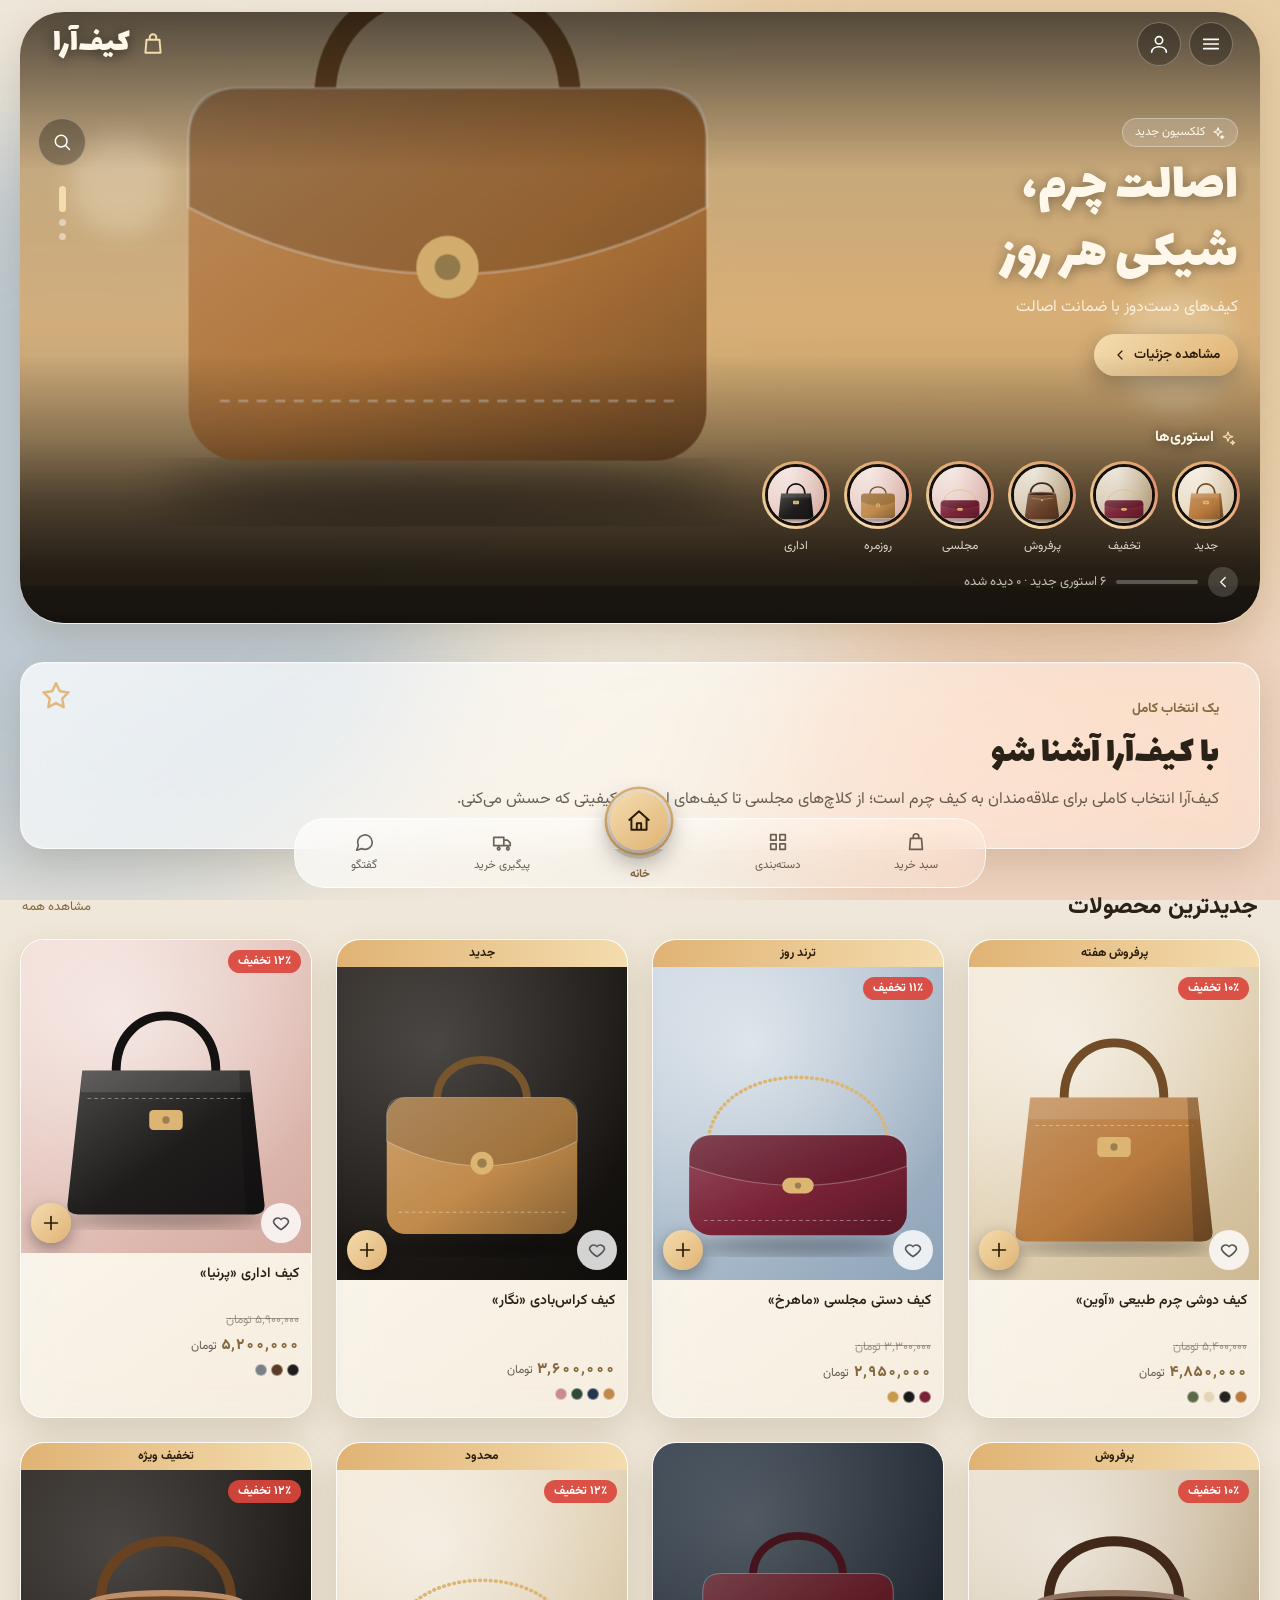
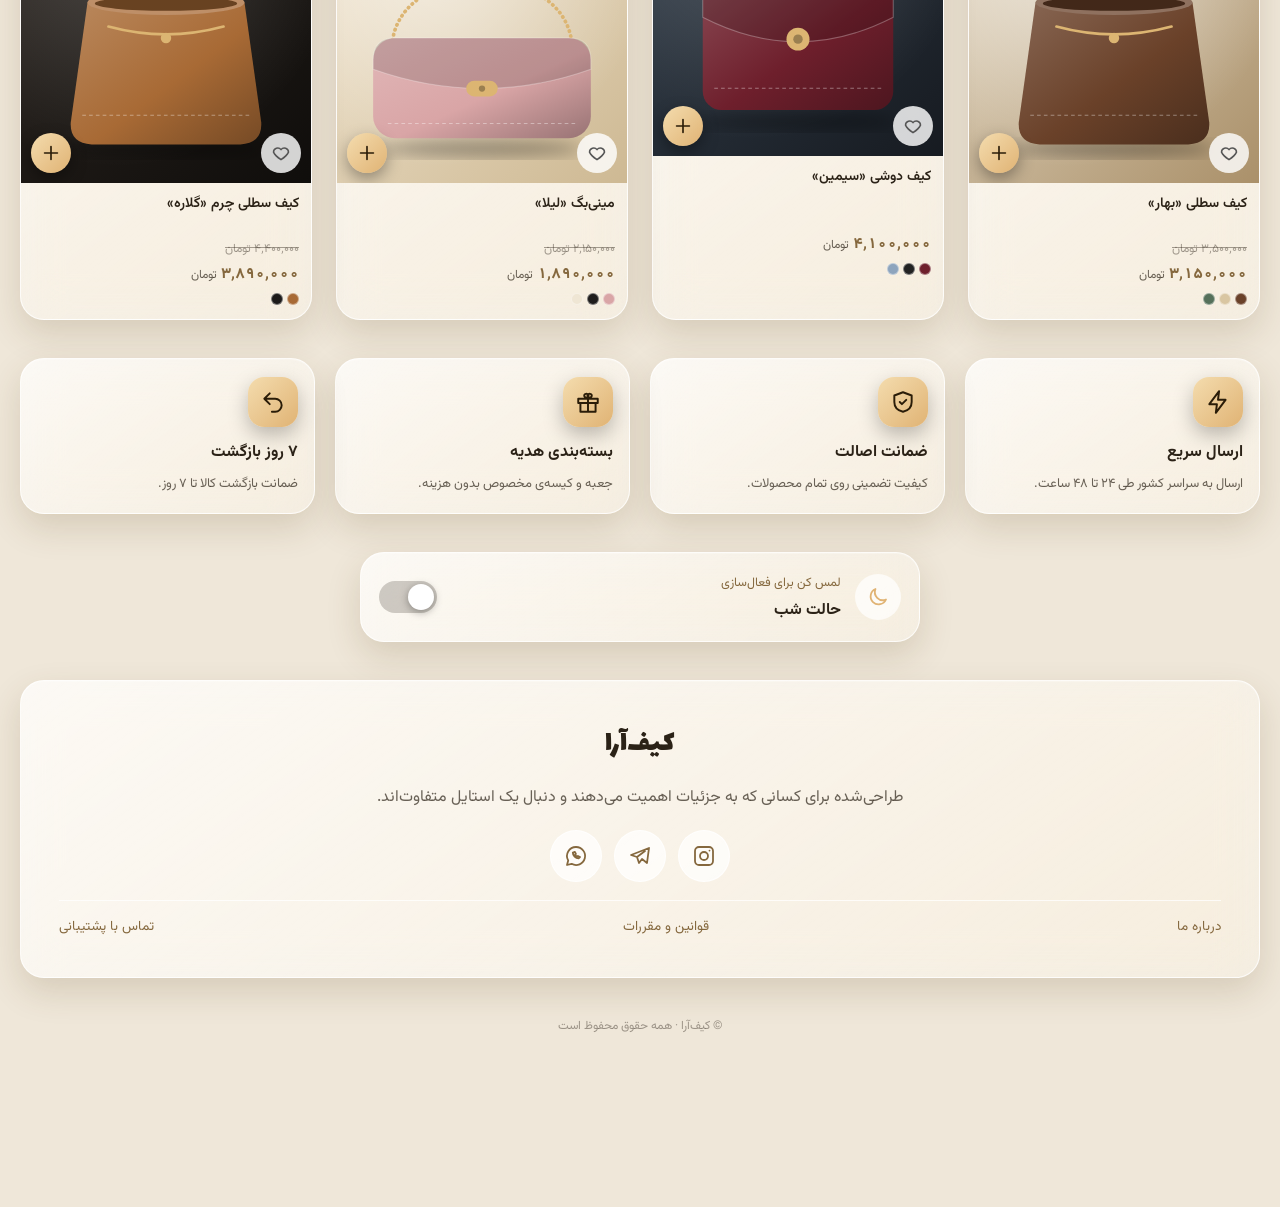
==== index.html @ ebf197d4 "Add files via upload" ====
<!doctype html>
<html lang="fa" dir="rtl">
<head>
<meta charset="utf-8">
<meta name="viewport" content="width=device-width,initial-scale=1,viewport-fit=cover,interactive-widget=resizes-content">
<title>کیف‌آرا | فروشگاه کیف</title>
<meta name="theme-color" content="#0e0c0a">
<link rel="preconnect" href="https://fonts.googleapis.com"><link rel="preconnect" href="https://fonts.gstatic.com" crossorigin>
<link rel="stylesheet" href="https://fonts.googleapis.com/css2?family=Lalezar&family=Vazirmatn:wght@300;400;500;600;700;800&display=swap">
<style>html{color-scheme:dark}body{margin:0}
/* Layout: mobile-first RTL storefront, floating glass header + liquid-notch bottom nav over an ambient gold/haze backdrop */
@property --nr{syntax:'<length>';inherits:true;initial-value:0px}
@property --nx{syntax:'<length>';inherits:true;initial-value:50px}
:root{
  --accent:#e0b374; --accent2:#f4dcae; --on-accent:#2a1c08;
  --bgd:#0e0c0a; --bgl:#efe7d9;
  --bg:var(--bgd); --bg2:#1b1712;
  --fg:#f8f0e1; --muted:rgba(248,240,225,.68); --faint:rgba(248,240,225,.4);
  --ga:.12; --gk:1; --blur:22px; --r:24px;
  --gb:rgba(255,255,255,.2); --shadow:0 18px 44px rgba(0,0,0,.42);
  --sheet:rgba(24,20,15,.82); --seen:rgba(255,255,255,.28); --field:rgba(255,255,255,.08);
  --blob1:rgba(224,179,116,.34); --blob2:rgba(111,138,163,.38); --blob3:rgba(160,96,60,.22);
  --ink:var(--accent2);--ok:#6fd3a0; --bad:#f0746b; --font:'Vazirmatn',system-ui,sans-serif; --disp:'Lalezar','Vazirmatn',system-ui,sans-serif;
  color-scheme:dark;
}
@media (prefers-color-scheme:light){:root:not([data-theme="dark"]){--ink:color-mix(in srgb,var(--accent) 50%,#2a1c08);--bg:var(--bgl);--bg2:#e4d9c6;--fg:#2b2217;--muted:rgba(43,34,23,.7);--faint:rgba(43,34,23,.42);--gk:4.2;--gb:rgba(255,255,255,.75);--shadow:0 14px 34px rgba(90,60,20,.16);--sheet:rgba(255,251,244,.86);--seen:rgba(43,34,23,.22);--field:rgba(43,34,23,.06);--blob1:rgba(224,179,116,.5);--blob2:rgba(140,170,200,.5);--blob3:rgba(230,160,130,.3);color-scheme:light}}
:root[data-theme="light"]{--ink:color-mix(in srgb,var(--accent) 50%,#2a1c08);--bg:var(--bgl);--bg2:#e4d9c6;--fg:#2b2217;--muted:rgba(43,34,23,.7);--faint:rgba(43,34,23,.42);--gk:4.2;--gb:rgba(255,255,255,.75);--shadow:0 14px 34px rgba(90,60,20,.16);--sheet:rgba(255,251,244,.86);--seen:rgba(43,34,23,.22);--field:rgba(43,34,23,.06);--blob1:rgba(224,179,116,.5);--blob2:rgba(140,170,200,.5);--blob3:rgba(230,160,130,.3);color-scheme:light}
:root[data-theme="dark"]{--ink:var(--accent2);--bg:var(--bgd);color-scheme:dark}

*{box-sizing:border-box;-webkit-tap-highlight-color:transparent}
html{scroll-behavior:smooth}
body{margin:0;background:var(--bg);color:var(--fg);font-family:var(--font);font-size:15px;line-height:1.75;direction:rtl;
  padding-block:0;padding-left:max(16px,env(safe-area-inset-left,0px));padding-right:max(16px,env(safe-area-inset-right,0px));min-height:100vh;overflow-x:hidden}
body::before{content:"";position:fixed;inset:0 0 auto;height:env(safe-area-inset-top,0px);z-index:30;background:var(--bg)}
body.lock{overflow:hidden}
button{font:inherit;color:inherit;cursor:pointer;border:0;background:none;padding:0}
input,textarea,select{font:inherit;color:inherit}
a{color:inherit}
svg{display:block}
:focus-visible{outline:2px solid var(--accent);outline-offset:2px}
.sr{position:absolute;width:1px;height:1px;overflow:hidden;clip:rect(0 0 0 0)}

.ambient{position:fixed;inset:0;z-index:-1;overflow:hidden;pointer-events:none}
.ambient i{position:absolute;border-radius:50%;filter:blur(70px);animation:drift 26s ease-in-out infinite alternate}
.ambient i:nth-child(1){width:70vmax;height:70vmax;background:var(--blob1);top:-20vmax;right:-18vmax}
.ambient i:nth-child(2){width:60vmax;height:60vmax;background:var(--blob2);top:10vmax;left:-24vmax;animation-delay:-8s}
.ambient i:nth-child(3){width:50vmax;height:50vmax;background:var(--blob3);bottom:-20vmax;right:-10vmax;animation-delay:-15s}
@keyframes drift{to{transform:translate(6vmax,4vmax) scale(1.12)}}

.glass{background:linear-gradient(145deg,rgba(255,255,255,calc(var(--ga)*var(--gk)*1.5)),rgba(255,255,255,calc(var(--ga)*var(--gk)*.55)));
  -webkit-backdrop-filter:blur(var(--blur)) saturate(1.5);backdrop-filter:blur(var(--blur)) saturate(1.5);
  border:1px solid var(--gb);border-radius:var(--r);box-shadow:var(--shadow),inset 0 1px 0 rgba(255,255,255,.22)}
.app{width:100%;max-width:540px;margin:0 auto;padding-top:calc(84px + env(safe-area-inset-top,0px) * 0);padding-bottom:150px;display:flex;flex-direction:column;gap:26px}
.app>*{min-width:0}

/* header */
.hd{position:fixed;top:env(safe-area-inset-top,0px);left:50%;transform:translateX(-50%);width:min(100%,540px);z-index:20;
  padding:10px max(16px,env(safe-area-inset-left,0px)) 0 max(16px,env(safe-area-inset-right,0px))}
.hd-in{display:flex;align-items:center;justify-content:space-between;gap:10px;padding:8px 10px;border-radius:999px}
.hd-grp{display:flex;gap:8px;align-items:center}
.ib{width:44px;height:44px;border-radius:50%;display:grid;place-items:center;background:rgba(255,255,255,calc(var(--ga)*var(--gk)*1.2));border:1px solid var(--gb);transition:transform .2s,background .2s}
.ib:active{transform:scale(.92)}
.ib .dot{position:absolute}
.logo{display:flex;align-items:center;gap:8px;font-family:var(--disp);font-size:25px;line-height:1;padding-inline:6px;color:var(--accent2);text-decoration:none;white-space:nowrap;max-width:50%}
.logo img{height:38px;width:auto;max-width:150px;object-fit:contain}
.logo svg{color:var(--accent)}

/* hero */
.hero{position:relative;height:clamp(330px,88vw,440px);border-radius:32px;overflow:hidden;touch-action:pan-y;cursor:pointer;border:1px solid var(--gb);box-shadow:var(--shadow)}
.hero .sl{position:absolute;inset:0;opacity:0;transition:opacity .9s ease;pointer-events:none}
.hero .sl.on{opacity:1;pointer-events:auto}
.hero .sl img{width:100%;height:100%;object-fit:cover}
.hero .sl.on img{animation:kb 9s ease-out forwards}
@keyframes kb{from{transform:scale(1.02)}to{transform:scale(1.13) translate(-1.5%,-1%)}}
.hero .sl::after{content:"";position:absolute;inset:0;background:linear-gradient(0deg,rgba(10,8,6,.78) 0%,rgba(10,8,6,.15) 55%,rgba(10,8,6,.25) 100%)}
.hero .tx{position:absolute;z-index:2;inset:auto 18px 52px 18px;color:#fff8ea;display:flex;flex-direction:column;gap:6px;align-items:flex-start;transform:translateY(12px);opacity:0;transition:.7s .25s}
.hero .sl.on .tx{transform:none;opacity:1}
.chip{display:inline-flex;align-items:center;gap:6px;padding:3px 12px;border-radius:999px;font-size:12px;background:rgba(255,255,255,.18);border:1px solid rgba(255,255,255,.3);-webkit-backdrop-filter:blur(10px);backdrop-filter:blur(10px)}
.hero h2{margin:0;font-family:var(--disp);font-weight:400;font-size:clamp(28px,8vw,38px);line-height:1.25;text-wrap:balance;text-shadow:0 2px 14px rgba(0,0,0,.4)}
.hero p{margin:0;font-size:13.5px;opacity:.88;max-width:26ch}
.btn-g{margin-top:6px;display:inline-flex;align-items:center;gap:6px;padding:9px 18px;border-radius:999px;font-size:13.5px;font-weight:600;background:linear-gradient(135deg,var(--accent2),var(--accent));color:var(--on-accent);box-shadow:0 8px 24px rgba(0,0,0,.3)}
.dots{position:absolute;z-index:3;bottom:18px;left:0;right:0;display:flex;justify-content:center;gap:7px}
.dots i{width:7px;height:7px;border-radius:99px;background:rgba(255,255,255,.45);transition:.4s}
.dots i.on{width:26px;background:var(--accent2)}

/* stories */
.sec-h{display:flex;align-items:center;justify-content:space-between;gap:10px;margin:0 2px 12px}
.sec-h h3{margin:0;font-size:19px;font-weight:800;text-wrap:balance}
.sec-h a,.sec-h button{font-size:13px;color:var(--accent)}
.stories{display:flex;gap:14px;overflow-x:auto;padding:4px 2px 10px;scroll-snap-type:x proximity;scrollbar-width:none}
.stories::-webkit-scrollbar{display:none}
.st{flex:0 0 78px;display:flex;flex-direction:column;align-items:center;gap:7px;scroll-snap-align:start;font-size:12px;min-width:0}
.ring{width:78px;height:78px;border-radius:50%;padding:3px;background:conic-gradient(from 200deg,var(--accent2),var(--accent),#e48f6a,var(--accent2));transition:.4s;position:relative}
.ring img{width:100%;height:100%;border-radius:50%;object-fit:cover;border:3px solid var(--bg);background:var(--bg2)}
.ring.seen{background:var(--seen)}
.ring.seen img{filter:grayscale(.55) brightness(.85)}
.ring .pl{position:absolute;bottom:2px;left:2px;width:22px;height:22px;border-radius:50%;background:var(--accent);color:var(--on-accent);display:grid;place-items:center;border:2px solid var(--bg)}
.st span{max-width:78px;white-space:nowrap;overflow:hidden;text-overflow:ellipsis;color:var(--muted)}
.hint{display:flex;align-items:center;gap:12px;padding:8px 10px;border-radius:999px;font-size:13px;color:var(--muted)}
.hint .nb{width:34px;height:34px;border-radius:50%;display:grid;place-items:center;background:rgba(255,255,255,calc(var(--ga)*var(--gk)*1.4));flex:none}
.hint .bar{flex:0 0 82px;height:4px;border-radius:9px;background:var(--seen);overflow:hidden}
.hint .bar b{display:block;height:100%;background:linear-gradient(90deg,var(--accent),var(--accent2));border-radius:9px;transition:width .5s}

/* intro */
.intro{padding:26px 22px;display:flex;flex-direction:column;gap:8px;position:relative;overflow:hidden}
.intro .k{color:var(--accent);font-size:13.5px;font-weight:700}
.intro h3{margin:0;font-family:var(--disp);font-weight:400;font-size:30px;line-height:1.3;text-wrap:balance}
.intro p{margin:0;color:var(--muted)}
.intro .star{position:absolute;left:18px;top:16px;color:var(--accent);opacity:.9}

/* products */
.grid{display:grid;grid-template-columns:repeat(2,minmax(0,1fr));gap:14px}
.pc{overflow:hidden;display:flex;flex-direction:column;cursor:pointer;transition:transform .25s,box-shadow .25s;min-width:0}
.pc:hover{transform:translateY(-3px)}
.pc .bd{background:linear-gradient(90deg,var(--accent),var(--accent2));color:var(--on-accent);font-size:12px;font-weight:700;text-align:center;padding:3px 8px;white-space:nowrap;overflow:hidden;text-overflow:ellipsis}
.pc .im{position:relative;aspect-ratio:1/1.08;overflow:hidden;background:var(--bg2)}
.pc .im img{width:100%;height:100%;object-fit:cover;transition:transform .6s}
.pc:hover .im img{transform:scale(1.06)}
.off{position:absolute;top:10px;right:10px;background:rgba(220,70,60,.92);color:#fff;font-size:12px;font-weight:700;padding:1px 10px;border-radius:99px}
.rb{position:absolute;bottom:10px;width:40px;height:40px;border-radius:50%;display:grid;place-items:center}
.rb.add{left:10px;background:linear-gradient(135deg,var(--accent2),var(--accent));color:var(--on-accent);box-shadow:0 6px 16px rgba(0,0,0,.35)}
.rb.fav{right:10px;background:rgba(255,255,255,.82);color:#555}
.rb.fav.on{color:#e0453f}.rb.fav.on svg{fill:currentColor}
.pc .in{padding:10px 12px 14px;display:flex;flex-direction:column;gap:2px}
.pc h4{margin:0;font-size:14px;font-weight:600;line-height:1.6;display:-webkit-box;-webkit-line-clamp:2;-webkit-box-orient:vertical;overflow:hidden;min-height:3.2em}
.old{font-size:12px;color:var(--faint);text-decoration:line-through;min-height:1.5em}
.price{font-weight:800;color:var(--accent2);font-size:15px;font-variant-numeric:tabular-nums}
.price small{font-weight:400;font-size:12px;color:var(--muted)}
.sw-row{display:flex;gap:4px;margin-top:2px}.sw-row i{width:12px;height:12px;border-radius:50%;border:1px solid rgba(255,255,255,.4)}

/* features */
.feat{display:grid;grid-template-columns:repeat(2,minmax(0,1fr));gap:14px}
.fc{padding:18px 16px;display:flex;flex-direction:column;gap:6px}
.fc .fi{width:50px;height:50px;border-radius:16px;display:grid;place-items:center;background:linear-gradient(135deg,var(--accent2),var(--accent));color:var(--on-accent);margin-bottom:6px;box-shadow:0 8px 20px rgba(0,0,0,.25)}
.fc b{font-size:16px}.fc span{font-size:13px;color:var(--muted)}
.night{display:flex;align-items:center;gap:14px;padding:16px 18px;cursor:pointer;width:100%;text-align:right}
.night .ni{width:46px;height:46px;border-radius:50%;display:grid;place-items:center;background:rgba(255,255,255,calc(var(--ga)*var(--gk)*1.4));color:var(--accent)}
.night .nt{flex:1}.night .nt b{display:block}.night .nt small{color:var(--accent);font-size:12.5px}
.tg{width:58px;height:32px;border-radius:99px;background:var(--seen);position:relative;transition:.3s;flex:none}
.tg::after{content:"";position:absolute;top:3px;right:3px;width:26px;height:26px;border-radius:50%;background:#fff;box-shadow:0 2px 8px rgba(0,0,0,.35);transition:.35s cubic-bezier(.34,1.56,.64,1)}
.tg.on{background:linear-gradient(135deg,var(--accent2),var(--accent))}.tg.on::after{transform:translateX(-26px)}

.about{padding:28px 22px;text-align:center;display:flex;flex-direction:column;gap:12px;align-items:center}
.about h3{margin:0;font-family:var(--disp);font-weight:400;font-size:30px}
.about p{margin:0;color:var(--muted);max-width:34ch}
.soc{display:flex;gap:12px;justify-content:center;flex-wrap:wrap;margin:6px 0}
.soc a{width:52px;height:52px;border-radius:50%;display:grid;place-items:center;background:rgba(255,255,255,calc(var(--ga)*var(--gk)*1.4));border:1px solid var(--gb);transition:.25s;color:var(--accent2)}
.soc a:hover{transform:translateY(-4px) scale(1.06);background:linear-gradient(135deg,var(--accent2),var(--accent));color:var(--on-accent)}
.links{display:flex;justify-content:space-between;gap:10px;width:100%;border-top:1px solid var(--gb);padding-top:14px;font-size:13.5px;color:var(--accent);flex-wrap:wrap}
.links a{text-decoration:none}
.copy{text-align:center;font-size:12px;color:var(--faint)}

/* bottom nav with liquid notch */
.nv{position:fixed;bottom:0;left:50%;transform:translateX(-50%);width:min(100%,540px);z-index:20;padding:0 max(14px,env(safe-area-inset-left,0px)) calc(12px + env(safe-area-inset-bottom,0px)) max(14px,env(safe-area-inset-right,0px));pointer-events:none}
.nv-in{position:relative;height:70px;pointer-events:auto;--nr:0px;--nx:50px;transition:--nr .32s cubic-bezier(.34,1.5,.64,1)}
.nv-bar{position:absolute;inset:0;border-radius:30px;display:flex;align-items:flex-end;
  -webkit-mask-image:radial-gradient(circle at var(--nx) 4px,transparent calc(var(--nr) - .5px),#000 var(--nr));mask-image:radial-gradient(circle at var(--nx) 4px,transparent calc(var(--nr) - .5px),#000 var(--nr))}
.nv-b{flex:1;height:100%;display:flex;flex-direction:column;align-items:center;justify-content:center;gap:2px;color:var(--muted);font-size:11.5px;position:relative;transition:color .3s,opacity .25s,transform .35s}
.nv-b.on{color:var(--accent2);font-weight:700;transform:translateY(9px)}
.nv-b.on svg{opacity:0}
.nv-b .cnt{position:absolute;top:10px;margin-right:-18px;min-width:18px;height:18px;border-radius:9px;background:#e0453f;color:#fff;font-size:10.5px;display:grid;place-items:center;padding:0 4px;line-height:1}
.nv-bub{position:absolute;top:-26px;width:58px;height:58px;margin-right:0;border-radius:50%;background:linear-gradient(145deg,var(--accent2),var(--accent));color:var(--on-accent);display:grid;place-items:center;
  box-shadow:0 10px 26px rgba(0,0,0,.4),0 0 0 3px var(--bg),0 0 0 5.5px var(--accent);transition:transform .38s cubic-bezier(.34,1.7,.64,1),left .01s;pointer-events:none;z-index:2;transform:translateX(-50%) scale(1)}
.nv.sw .nv-bub{transform:translateX(-50%) scale(0);transition-duration:.15s}
.nv-lab{position:absolute;z-index:2;bottom:8px;font-size:11.5px;font-weight:700;color:var(--accent2);transform:translateX(50%);pointer-events:none;white-space:nowrap}
.nv-bub svg{width:26px;height:26px}

/* drawer */
.ov{position:fixed;inset:0;z-index:60;background:rgba(6,5,4,.55);-webkit-backdrop-filter:blur(6px);backdrop-filter:blur(6px);display:flex;animation:fi .25s}
@keyframes fi{from{opacity:0}}
.ov.c{align-items:center;justify-content:center;padding:16px}
.ov.b{align-items:flex-end;justify-content:center}
.ov.s{justify-content:flex-start}
.dr{width:min(88vw,400px);height:100%;padding:calc(14px + env(safe-area-inset-top,0px)) 14px calc(14px + env(safe-area-inset-bottom,0px));overflow-y:auto;background:var(--sheet);-webkit-backdrop-filter:blur(34px) saturate(1.6);backdrop-filter:blur(34px) saturate(1.6);border-inline-start:1px solid var(--gb);border-radius:0 0 0 0;display:flex;flex-direction:column;gap:16px;animation:slr .38s cubic-bezier(.2,.9,.3,1)}
@keyframes slr{from{transform:translateX(100%)}}
.ov.s{justify-content:flex-start}
.dr-ban{position:relative;border-radius:26px;overflow:hidden;aspect-ratio:16/8.4;flex:none;color:#fff}
.dr-ban img{width:100%;height:100%;object-fit:cover}
.dr-ban::after{content:"";position:absolute;inset:0;background:linear-gradient(0deg,rgba(0,0,0,.72),transparent 65%)}
.dr-ban .t{position:absolute;z-index:2;bottom:12px;right:16px;left:16px}
.dr-ban .t b{font-family:var(--disp);font-weight:400;font-size:26px;display:block;line-height:1.2}
.dr-ban .t span{font-size:13px;opacity:.85}
.dr-x{position:absolute;z-index:3;top:12px;left:12px;width:44px;height:44px;border-radius:15px;background:rgba(255,255,255,.92);color:#222;display:grid;place-items:center}
.prof{display:flex;align-items:center;gap:12px;padding:10px 12px;border-radius:22px;cursor:pointer;width:100%;text-align:right}
.av{width:50px;height:50px;border-radius:16px;background:linear-gradient(135deg,var(--accent2),var(--accent));color:var(--on-accent);display:grid;place-items:center;font-weight:800;font-size:20px;flex:none}
.prof b{display:block;line-height:1.4}.prof small{color:var(--muted)}
.lbl{font-size:12px;color:var(--faint);letter-spacing:.04em;margin:0 8px -6px;font-weight:600}
.mg{padding:8px;display:flex;flex-direction:column;border-radius:26px}
.mi{display:flex;align-items:center;gap:14px;padding:10px;border-radius:18px;width:100%;text-align:right;transition:background .2s}
.mi:hover,.mi:active{background:rgba(255,255,255,calc(var(--ga)*var(--gk)))}
.mi .mc{width:44px;height:44px;border-radius:50%;display:grid;place-items:center;color:#fff;box-shadow:0 6px 14px rgba(0,0,0,.28);flex:none}
.mi b{flex:1;font-weight:600}.mi .ch{color:var(--faint)}

/* sheets & modals */
.sh{width:min(100%,540px);max-height:92vh;overflow-y:auto;background:var(--sheet);-webkit-backdrop-filter:blur(36px) saturate(1.6);backdrop-filter:blur(36px) saturate(1.6);border:1px solid var(--gb);border-radius:32px 32px 0 0;padding:16px 16px calc(18px + env(safe-area-inset-bottom,0px));animation:sup .4s cubic-bezier(.2,.9,.3,1);position:relative;overscroll-behavior:contain}
.ov.c .sh{border-radius:30px;width:min(100%,440px)}
@keyframes sup{from{transform:translateY(60px);opacity:0}}
.grab{width:44px;height:4px;border-radius:9px;background:var(--seen);margin:0 auto 12px}
.sh h3{margin:0 0 10px;font-size:19px}
.xb{position:absolute;top:14px;left:14px;z-index:4;width:38px;height:38px;border-radius:50%;display:grid;place-items:center;background:rgba(0,0,0,.4);color:#fff;-webkit-backdrop-filter:blur(8px);backdrop-filter:blur(8px)}
.pg{display:grid;grid-template-columns:minmax(0,1fr) 66px;gap:10px;margin-top:22px}
.pg .main{position:relative;aspect-ratio:1/1.02;border-radius:24px;overflow:hidden;cursor:zoom-in;background:var(--bg2)}
.pg .main img{width:100%;height:100%;object-fit:cover;animation:fi .35s}
.pg .main .hn{position:absolute;top:10px;right:10px;font-size:11.5px;padding:3px 12px;border-radius:99px;background:rgba(0,0,0,.42);color:#fff;-webkit-backdrop-filter:blur(8px);backdrop-filter:blur(8px)}
.pg .main .fv{position:absolute;top:10px;left:10px}
.th{position:relative}.th-in{position:absolute;inset:0;overflow-y:auto;display:flex;flex-direction:column;gap:8px;scrollbar-width:none}.th-in::-webkit-scrollbar{display:none}
.th button{flex:none;width:66px;height:66px;border-radius:16px;overflow:hidden;border:2px solid transparent;opacity:.7;transition:.25s}
.th button.on{border-color:var(--accent);opacity:1;box-shadow:0 0 0 3px rgba(224,179,116,.25)}
.th img{width:100%;height:100%;object-fit:cover}
.pt{margin:16px 2px 4px;font-size:21px;font-weight:800;line-height:1.5;text-wrap:balance}
.pp{display:flex;align-items:baseline;gap:10px;flex-wrap:wrap;margin:0 2px 8px}
.pp .price{font-size:21px}.pp .disc{font-size:12px;background:rgba(220,70,60,.92);color:#fff;padding:1px 10px;border-radius:99px}
.cl-t{display:flex;justify-content:space-between;margin:14px 2px 8px;font-weight:700}.cl-t span{font-weight:400;color:var(--accent2)}
.cl{display:flex;gap:12px;flex-wrap:wrap;margin:0 2px}
.cl button{width:42px;height:42px;border-radius:50%;padding:4px;border:2px solid var(--gb);transition:.25s;position:relative}
.cl button i{display:block;width:100%;height:100%;border-radius:50%;box-shadow:inset 0 0 0 1px rgba(255,255,255,.3),inset 0 -6px 10px rgba(0,0,0,.25)}
.cl button.on{border-color:var(--accent);transform:scale(1.08);box-shadow:0 0 0 4px rgba(224,179,116,.22)}
.desc{margin:12px 2px;color:var(--muted);white-space:pre-line}
.qty{display:inline-flex;align-items:center;gap:6px;border-radius:99px;padding:3px;background:var(--field)}
.qty button{width:34px;height:34px;border-radius:50%;display:grid;place-items:center;background:rgba(255,255,255,calc(var(--ga)*var(--gk)*1.5))}
.qty b{min-width:26px;text-align:center;font-variant-numeric:tabular-nums}
.actions{position:sticky;bottom:-18px;margin:14px -16px -18px;padding:12px 16px calc(14px + env(safe-area-inset-bottom,0px));display:flex;gap:10px;background:linear-gradient(0deg,var(--sheet) 60%,transparent)}
.pbtn{flex:1;display:flex;align-items:center;justify-content:center;gap:8px;padding:13px 14px;border-radius:18px;font-weight:700;font-size:15px;background:linear-gradient(135deg,var(--accent2),var(--accent));color:var(--on-accent);box-shadow:0 10px 26px rgba(0,0,0,.3);transition:.2s}
.pbtn:active{transform:scale(.97)}
.pbtn.ghost{background:var(--field);color:var(--fg);box-shadow:none;border:1px solid var(--gb)}
.pbtn[disabled]{opacity:.5}
.sim{display:flex;gap:12px;overflow-x:auto;padding:2px 2px 8px;scrollbar-width:none}.sim::-webkit-scrollbar{display:none}
.sim .pc{flex:0 0 140px}

.lb{position:fixed;inset:0;z-index:90;background:rgba(5,4,3,.94);display:flex;flex-direction:column;animation:fi .25s;touch-action:pan-y}
.lb-top{display:flex;justify-content:space-between;align-items:center;padding:calc(14px + env(safe-area-inset-top,0px)) 16px 8px;color:#fff}
.lb-st{flex:1;position:relative;overflow:hidden;display:grid;place-items:center}
.lb-st img{max-width:100%;max-height:100%;object-fit:contain;transition:transform .35s;user-select:none;-webkit-user-drag:none}
.lb-st img.z{transform:scale(2.4);cursor:zoom-out}
.lb-n{position:absolute;top:50%;transform:translateY(-50%);width:46px;height:46px;border-radius:50%;background:rgba(255,255,255,.14);color:#fff;display:grid;place-items:center;z-index:2}
.lb-n.p{right:12px}.lb-n.n{left:12px}
.lb-th{display:flex;gap:8px;justify-content:center;padding:10px 16px calc(14px + env(safe-area-inset-bottom,0px));overflow-x:auto}
.lb-th button{flex:none;width:56px;height:56px;border-radius:12px;overflow:hidden;opacity:.5;border:2px solid transparent}.lb-th button.on{opacity:1;border-color:var(--accent)}.lb-th img{width:100%;height:100%;object-fit:cover}

/* story viewer */
.sv{position:fixed;inset:0;z-index:80;background:#0a0807;display:flex;justify-content:center;animation:fi .2s;color:#fff}
.sv-in{position:relative;width:min(100%,480px);height:100%;overflow:hidden;background:#000}
.sv-m{position:absolute;inset:0}.sv-m img,.sv-m video{width:100%;height:100%;object-fit:cover}
.sv-sh{position:absolute;inset:0;background:linear-gradient(180deg,rgba(0,0,0,.55),transparent 22%,transparent 55%,rgba(0,0,0,.8));pointer-events:none}
.sv-bars{position:absolute;top:calc(10px + env(safe-area-inset-top,0px));left:12px;right:12px;display:flex;gap:4px;z-index:3;direction:rtl}
.sv-bars i{flex:1;height:3px;border-radius:9px;background:rgba(255,255,255,.3);overflow:hidden}.sv-bars i b{display:block;height:100%;width:0;background:#fff}
.sv-hd{position:absolute;top:calc(24px + env(safe-area-inset-top,0px));left:12px;right:12px;display:flex;align-items:center;gap:10px;z-index:3}
.sv-hd img{width:40px;height:40px;border-radius:50%;object-fit:cover;border:2px solid var(--accent)}
.sv-hd b{display:block;line-height:1.3;font-size:14px}.sv-hd small{opacity:.7;font-size:11.5px}
.sv-hd .sp{flex:1}.sv-hd button{width:38px;height:38px;border-radius:50%;background:rgba(255,255,255,.16);display:grid;place-items:center;-webkit-backdrop-filter:blur(8px);backdrop-filter:blur(8px)}
.sv-z{position:absolute;inset:80px 0 150px;display:flex;z-index:2}.sv-z i{flex:1}.sv-z i:nth-child(2){flex:.6}
.sv-ft{position:absolute;left:0;right:0;bottom:0;z-index:4;padding:0 16px calc(16px + env(safe-area-inset-bottom,0px));display:flex;flex-direction:column;gap:12px}
.sv-cap{font-size:15px;text-shadow:0 1px 10px rgba(0,0,0,.6);max-height:90px;overflow:auto}
.sv-act{display:flex;align-items:center;gap:10px}
.sv-a{display:flex;align-items:center;gap:6px;height:46px;padding:0 16px;border-radius:99px;background:rgba(255,255,255,.15);-webkit-backdrop-filter:blur(12px);backdrop-filter:blur(12px);border:1px solid rgba(255,255,255,.22);font-size:14px;font-variant-numeric:tabular-nums}
.sv-a.on{color:#ff5a63}.sv-a.on svg{fill:currentColor}
.sv-a.pr{margin-right:auto;background:linear-gradient(135deg,var(--accent2),var(--accent));color:var(--on-accent);font-weight:700;border:0}
.cm{display:flex;flex-direction:column;gap:12px;max-height:44vh;overflow-y:auto;margin-bottom:12px}
.cmi{display:flex;gap:10px}.cmi .av{width:38px;height:38px;border-radius:50%;font-size:15px}.cmi div{flex:1;background:var(--field);padding:8px 12px;border-radius:16px}.cmi b{font-size:13px}.cmi p{margin:0;font-size:14px;color:var(--muted)}.cmi small{color:var(--faint);font-size:11px}
.sv-sheet{position:absolute;z-index:6;left:0;right:0;bottom:0;color:var(--fg)}.sv-sheet .sh{width:100%;border-radius:28px 28px 0 0}
.row{display:flex;gap:10px;align-items:center}
.in{width:100%;padding:12px 14px;border-radius:16px;border:1px solid var(--gb);background:var(--field);outline:0;min-width:0}
.in:focus{border-color:var(--accent);box-shadow:0 0 0 3px rgba(224,179,116,.2)}
textarea.in{resize:vertical}
select.in{appearance:none;background-image:linear-gradient(45deg,transparent 50%,var(--muted) 50%),linear-gradient(135deg,var(--muted) 50%,transparent 50%);background-position:calc(0% + 18px) 55%,calc(0% + 12px) 55%;background-size:6px 6px;background-repeat:no-repeat;padding-left:34px}
select.in option{color:#222}
.sharel{display:grid;grid-template-columns:repeat(3,1fr);gap:10px}.sharel a,.sharel button{display:flex;flex-direction:column;align-items:center;gap:6px;padding:14px 8px;border-radius:20px;background:var(--field);text-decoration:none;font-size:13px;border:1px solid var(--gb)}

/* pages */
.pg-h{margin:0 2px;font-family:var(--disp);font-weight:400;font-size:32px;line-height:1.3}
.cats{display:grid;grid-template-columns:repeat(2,minmax(0,1fr));gap:14px}
.cat{position:relative;aspect-ratio:1/.82;border-radius:26px;overflow:hidden;text-align:right;border:1px solid var(--gb);box-shadow:var(--shadow)}
.cat.on{outline:2px solid var(--accent)}
.cat img{width:100%;height:100%;object-fit:cover;transition:transform .6s}.cat:hover img{transform:scale(1.07)}
.cat::after{content:"";position:absolute;inset:0;background:linear-gradient(0deg,rgba(0,0,0,.7),transparent 60%)}
.cat b{position:absolute;z-index:2;bottom:10px;right:14px;color:#fff;font-size:16px}
.search{display:flex;align-items:center;gap:10px;padding:4px 16px}.search input{flex:1;background:none;border:0;outline:0;padding:11px 0;min-width:0}
.empty{text-align:center;padding:40px 20px;color:var(--muted);display:flex;flex-direction:column;align-items:center;gap:14px}
.ci{display:flex;gap:12px;padding:12px;align-items:center}.ci img{width:76px;height:76px;border-radius:18px;object-fit:cover;flex:none}.ci .m{flex:1;min-width:0}.ci b{display:block;font-size:14px;line-height:1.5}.ci small{color:var(--muted)}
.ci .x{width:34px;height:34px;border-radius:50%;display:grid;place-items:center;color:var(--bad);background:var(--field)}
.tot{padding:16px 18px;display:flex;flex-direction:column;gap:8px}.tot div{display:flex;justify-content:space-between}.tot .g{font-size:18px;font-weight:800;color:var(--accent2)}
.frm{padding:18px;display:flex;flex-direction:column;gap:12px}
.tl{display:flex;flex-direction:column;gap:0;padding:6px 4px}
.tl div{display:flex;gap:14px;align-items:center;padding:10px 0;position:relative;color:var(--faint)}
.tl div::before{content:"";width:22px;height:22px;border-radius:50%;border:2px solid var(--seen);flex:none;background:var(--bg)}
.tl div:not(:last-child)::after{content:"";position:absolute;right:10px;top:34px;width:2px;height:calc(100% - 22px);background:var(--seen)}
.tl div.d{color:var(--fg)}.tl div.d::before{border-color:var(--accent);background:var(--accent)}.tl div.d:not(:last-child)::after{background:var(--accent)}
.oc{padding:16px;display:flex;flex-direction:column;gap:8px}
.pill{display:inline-block;padding:2px 12px;border-radius:99px;font-size:12px;background:rgba(224,179,116,.2);color:var(--accent2);border:1px solid rgba(224,179,116,.4)}
.card-n{direction:ltr;font-size:22px;letter-spacing:.12em;font-variant-numeric:tabular-nums;text-align:center;padding:16px;border-radius:20px;background:linear-gradient(135deg,rgba(255,255,255,.16),rgba(255,255,255,.04));border:1px dashed var(--gb)}
.toast{position:fixed;z-index:200;bottom:calc(110px + env(safe-area-inset-bottom,0px));left:50%;transform:translateX(-50%);background:var(--sheet);-webkit-backdrop-filter:blur(20px);backdrop-filter:blur(20px);border:1px solid var(--gb);padding:10px 20px;border-radius:99px;font-size:14px;box-shadow:var(--shadow);animation:tin .35s cubic-bezier(.3,1.4,.6,1);max-width:90vw;text-align:center}
@keyframes tin{from{transform:translate(-50%,20px);opacity:0}}
.skel{min-height:70vh;display:grid;place-items:center;color:var(--muted)}

/* admin */
.adm{position:fixed;inset:0;z-index:100;background:var(--bg);overflow-y:auto;color:var(--fg);direction:rtl;padding-bottom:60px}
.adm::before{content:"";position:fixed;inset:0;z-index:-1;background:radial-gradient(60vmax 40vmax at 90% -10%,var(--blob1),transparent),radial-gradient(50vmax 40vmax at 0% 20%,var(--blob2),transparent)}
.adm-top{position:sticky;top:0;z-index:5;padding:calc(10px + env(safe-area-inset-top,0px)) max(14px,env(safe-area-inset-left,0px)) 10px max(14px,env(safe-area-inset-right,0px));display:flex;flex-direction:column;gap:10px;-webkit-backdrop-filter:blur(24px);backdrop-filter:blur(24px);background:var(--sheet);border-bottom:1px solid var(--gb)}
.adm-t{display:flex;align-items:center;gap:10px}.adm-t h2{margin:0;font-size:18px;flex:1;font-family:var(--disp);font-weight:400;font-size:24px}
.tabs{display:flex;gap:6px;overflow-x:auto;scrollbar-width:none}.tabs::-webkit-scrollbar{display:none}
.tb{flex:none;display:flex;align-items:center;gap:6px;padding:8px 14px;border-radius:99px;font-size:13.5px;border:1px solid var(--gb);background:var(--field);white-space:nowrap}
.tb.on{background:linear-gradient(135deg,var(--accent2),var(--accent));color:var(--on-accent);font-weight:700;border-color:transparent}
.adm-b{max-width:980px;margin:0 auto;padding:18px max(14px,env(safe-area-inset-left,0px)) 0 max(14px,env(safe-area-inset-right,0px));display:flex;flex-direction:column;gap:16px}
.ac{padding:18px;display:flex;flex-direction:column;gap:14px}
.ac h3{margin:0;font-size:17px}.ac>p{margin:0;color:var(--muted);font-size:13px}
.g2{display:grid;grid-template-columns:repeat(auto-fit,minmax(230px,1fr));gap:12px}
.f{display:flex;flex-direction:column;gap:5px;min-width:0}.fl{font-size:12.5px;color:var(--muted);font-weight:600}.fh{color:var(--faint);font-size:11.5px}
.cp{display:flex;gap:8px;align-items:center}.cp input[type=color]{width:46px;height:44px;border:1px solid var(--gb);border-radius:14px;background:var(--field);padding:3px;flex:none}
.rg{width:100%;accent-color:var(--accent)}
.lst{display:flex;flex-direction:column;gap:12px}
.li{border:1px solid var(--gb);border-radius:20px;padding:14px;display:flex;flex-direction:column;gap:12px;background:var(--field)}
.li-h{display:flex;align-items:center;justify-content:space-between;gap:8px}.li-a{display:flex;gap:6px}
.sb{width:36px;height:36px;border-radius:12px;display:grid;place-items:center;background:var(--field);border:1px solid var(--gb)}.sb.dg{color:var(--bad)}
.btn{display:inline-flex;align-items:center;justify-content:center;gap:8px;padding:11px 18px;border-radius:16px;font-weight:700;background:linear-gradient(135deg,var(--accent2),var(--accent));color:var(--on-accent)}
.btn.add{background:var(--field);color:var(--accent2);border:1px dashed var(--accent);align-self:flex-start}
.btn.sec{background:var(--field);color:var(--fg);border:1px solid var(--gb)}.btn.dg{background:rgba(240,116,107,.18);color:var(--bad);border:1px solid rgba(240,116,107,.4)}
.imf{display:flex;gap:12px;align-items:center;flex-wrap:wrap}.imf .pv{width:84px;height:84px;border-radius:18px;background:var(--bg2) center/cover;border:1px solid var(--gb);flex:none;overflow:hidden;display:grid;place-items:center;color:var(--faint)}
.imf .pv img,.imf .pv video{width:100%;height:100%;object-fit:cover}.imf .ct{flex:1;min-width:180px;display:flex;flex-direction:column;gap:8px}
.up{position:relative;overflow:hidden;display:inline-flex}.up input{position:absolute;inset:0;opacity:0;cursor:pointer;font-size:0}
.tgl{display:flex;align-items:center;justify-content:space-between;gap:12px;padding:10px 14px;border-radius:16px;background:var(--field);border:1px solid var(--gb)}
.mini{display:flex;gap:10px;flex-wrap:wrap}.mini .pre{flex:1;min-width:120px;padding:12px;border-radius:18px;border:1px solid var(--gb);background:var(--field);display:flex;flex-direction:column;gap:6px;align-items:center;font-size:13px}.pre i{display:flex}.pre i b{width:22px;height:22px;border-radius:50%;margin-inline-end:-6px;border:2px solid var(--bg)}
.stat{display:grid;grid-template-columns:repeat(auto-fit,minmax(130px,1fr));gap:12px}.stat div{padding:16px;border-radius:20px;background:var(--field);border:1px solid var(--gb)}.stat b{display:block;font-size:24px;color:var(--accent2)}.stat span{font-size:12.5px;color:var(--muted)}
.cmt{display:flex;justify-content:space-between;gap:10px;align-items:center;font-size:13px;padding:8px 12px;border-radius:14px;background:var(--bg2)}
.ta{width:100%;min-height:140px;direction:ltr;font-family:ui-monospace,monospace;font-size:12px}
@media (prefers-reduced-motion:reduce){*,*::before,*::after{animation-duration:.01ms!important;transition-duration:.01ms!important}}
@media (min-width:700px){body{padding-top:0}.app{padding-top:90px}}

.logo,.price,.tot .g,.pill,.cl-t span,.nv-b.on,.soc a,.intro .k,.sec-h a,.sec-h button,.links,.night .nt small,.hd .ib b{color:var(--ink)}
.soc a:hover{color:var(--on-accent)}
.sv-a.pr{white-space:nowrap}
:root:not([data-theme="dark"]) .pbtn.ghost{color:var(--fg)}

/* hero-first layout: header floats over the image, stories sit in a glass panel at its foot */
.app.home{padding-top:0}
.hero{height:clamp(540px,150vw,700px);border-radius:0 0 40px 40px;border:0;border-bottom:1px solid var(--gb);margin-left:calc(-1 * max(16px,env(safe-area-inset-left,0px)));margin-right:calc(-1 * max(16px,env(safe-area-inset-right,0px)))}
.hero:not(.has-st){height:clamp(460px,125vw,580px)}
.hero .sl::after{background:linear-gradient(180deg,rgba(10,8,6,.6) 0%,rgba(10,8,6,.05) 26%,rgba(10,8,6,.08) 52%,rgba(10,8,6,.82) 100%)}
.hero .tx{inset:auto;top:calc(104px + env(safe-area-inset-top,0px));right:max(22px,env(safe-area-inset-right,0px));left:auto;width:min(60%,270px)}
.hero:not(.has-st) .tx{top:auto;bottom:64px}
.hero-search{position:absolute;z-index:5;top:calc(104px + env(safe-area-inset-top,0px));left:max(18px,env(safe-area-inset-left,0px));width:48px;height:48px;color:#fff;background:rgba(255,255,255,.16);-webkit-backdrop-filter:blur(14px);backdrop-filter:blur(14px);border-color:rgba(255,255,255,.3)}
.dots{left:max(18px,env(safe-area-inset-left,0px));right:auto;top:calc(172px + env(safe-area-inset-top,0px));bottom:auto;flex-direction:column;align-items:center;width:48px}
.dots i.on{width:7px;height:26px}
.hero-st{position:absolute;z-index:4;left:max(12px,env(safe-area-inset-left,0px));right:max(12px,env(safe-area-inset-right,0px));bottom:16px;padding:12px 12px 8px;border-radius:30px;margin:0}
.st-h{display:flex;align-items:center;gap:6px;margin:0 6px 8px;color:var(--ink)}.st-h b{font-size:15px;color:var(--fg)}
.hero-st .stories{padding:2px 2px 8px}
.hero-st .st{flex-basis:68px}.hero-st .ring{width:68px;height:68px}.hero-st .st span{max-width:68px}
.hero-st .hint{padding:2px 4px 2px;background:none;border:0;box-shadow:none;gap:10px}
.hero-st .hint .nb{width:30px;height:30px}
.hd{position:fixed}
.hd-in{transition:background .35s,border-color .35s,box-shadow .35s}
.hd.over .hd-in{background:transparent;border-color:transparent;box-shadow:none;-webkit-backdrop-filter:none;backdrop-filter:none}
.hd.over .logo{color:#fff8ea;text-shadow:0 2px 14px rgba(0,0,0,.55)}
.hd.over .logo svg{color:var(--accent2)}
.hd.over .ib{background:rgba(255,255,255,.16);-webkit-backdrop-filter:blur(14px);backdrop-filter:blur(14px);color:#fff;border-color:rgba(255,255,255,.3)}
.hd.over .ib b{color:#fff8ea}

/* stories: no card; a fade from the bare hero image into the page colour */
.hero{border-radius:0;border-bottom:0;box-shadow:none}
.hero .sl::after{background:linear-gradient(180deg,rgba(10,8,6,.6) 0%,rgba(10,8,6,.05) 26%,rgba(10,8,6,.04) 100%)}
.hero-st{left:0;right:0;bottom:0;padding:70px max(14px,env(safe-area-inset-right,0px)) 18px max(14px,env(safe-area-inset-left,0px));border:0;border-radius:0;box-shadow:none;background:none;-webkit-backdrop-filter:none;backdrop-filter:none;isolation:isolate}
.hero-st::after{content:"";position:absolute;inset:0;z-index:-1;pointer-events:none}
.hero-st::after{background:linear-gradient(180deg,transparent 0%,color-mix(in srgb,var(--bg) 22%,transparent) 30%,color-mix(in srgb,var(--bg) 70%,transparent) 55%,color-mix(in srgb,var(--bg) 90%,transparent) 80%,color-mix(in srgb,var(--bg) 93%,transparent) 100%)}
.st-h b{color:#fff8ea;text-shadow:0 1px 10px rgba(0,0,0,.55)}.st-h span{color:var(--accent2)}

/* stories: fade from the bare image into a dark scrim, closed by the hero's rounded bottom edge */
.hero{border-radius:0 0 40px 40px;border-bottom:1px solid var(--gb);box-shadow:var(--shadow)}
.hero-st{padding:70px max(18px,env(safe-area-inset-right,0px)) 24px max(18px,env(safe-area-inset-left,0px))}
.hero-st::after{background:linear-gradient(180deg,rgba(12,10,8,0) 0%,rgba(12,10,8,.28) 30%,rgba(12,10,8,.62) 55%,rgba(12,10,8,.84) 80%,rgba(12,10,8,.9) 100%)}
.hero-st .st span{color:rgba(255,248,234,.84)}
.hero-st .hint{color:rgba(255,248,234,.74)}
.hero-st .hint .bar{background:rgba(255,255,255,.26)}
.hero-st .hint .nb{background:rgba(255,255,255,.16);color:#fff8ea}
.hero-st .ring img{border-color:#14110d}
.hero-st .ring.seen{background:rgba(255,255,255,.32)}
/* video stories without a poster use a <video> inside the ring: style it like the image */
.ring img,.ring video{display:block}
.ring video{width:100%;height:100%;border-radius:50%;object-fit:cover;border:3px solid var(--bg);background:var(--bg2);pointer-events:none}
.ring.seen video{filter:grayscale(.55) brightness(.85)}
.hero-st .ring video{border-color:#14110d}

/* bigger logo, size set from the admin (--logo-h) */
:root{--logo-h:52px}
.hd-in{min-height:calc(max(44px,var(--logo-h)) + 16px)}
.logo{font-size:calc(var(--logo-h) * .64);max-width:60%;gap:10px}
.logo img{height:var(--logo-h);max-width:min(230px,100%)}
.logo svg{width:calc(var(--logo-h) * .5);height:calc(var(--logo-h) * .5)}
.app{padding-top:calc(max(44px,var(--logo-h)) + 46px)}
.hero .tx,.hero-search{top:calc(max(44px,var(--logo-h)) + 54px + env(safe-area-inset-top,0px))}
.dots{top:calc(max(44px,var(--logo-h)) + 122px + env(safe-area-inset-top,0px))}

/* ===== fx: reveal, skeleton, lift, badges, countdown, fly ===== */
.rv{opacity:0;transform:translateY(26px) scale(.98);transition:opacity .7s cubic-bezier(.2,.7,.2,1) var(--d,0ms),transform .7s cubic-bezier(.2,.7,.2,1) var(--d,0ms)}
.rv.rvd{opacity:1;transform:none}
.pc.rv.rvd{transition:opacity .7s var(--d,0ms),transform .25s,box-shadow .25s}
.sk::before{content:"";position:absolute;inset:0;z-index:1;pointer-events:none;background:linear-gradient(100deg,transparent 20%,rgba(255,255,255,.35) 50%,transparent 80%) var(--bg2);background-size:200% 100%;animation:shim 1.3s linear infinite}
.sk img{opacity:0}.pc .im img{transition:transform .6s,opacity .5s}
@keyframes shim{from{background-position:200% 0}to{background-position:-200% 0}}
:root[data-lift="1"] .pc:hover{transform:translateY(-5px);box-shadow:0 16px 34px color-mix(in srgb,var(--accent) 35%,transparent),var(--shadow)}
.pc:active{transform:scale(.97)}
.pc .bd.k-red{background:linear-gradient(90deg,#d64545,#f0735a);color:#fff}
.pc .bd.k-green{background:linear-gradient(90deg,#2f9e6b,#5cc593);color:#fff}
.pc .bd.k-blue{background:linear-gradient(90deg,#4a7fc1,#8fb4d6);color:#fff}
.pc .bd.k-dark{background:#17130f;color:var(--accent2)}
.cd{position:absolute;z-index:2;left:8px;right:8px;bottom:8px;display:flex;align-items:center;justify-content:center;gap:5px;padding:4px 8px;border-radius:99px;background:rgba(14,12,10,.72);color:#fff3da;font-size:12px;direction:rtl;-webkit-backdrop-filter:blur(6px);backdrop-filter:blur(6px)}
.cd svg{flex:none}.cd b{font-weight:700;font-variant-numeric:tabular-nums}
.cd.big{position:static;display:inline-flex;font-size:13px;background:#d64545;margin-inline-start:6px}
.flyer{position:fixed;z-index:200;border-radius:50%;object-fit:cover;pointer-events:none;box-shadow:0 8px 22px rgba(0,0,0,.4);border:2px solid var(--accent)}
.nv-b.bump{animation:bump .5s cubic-bezier(.3,1.6,.5,1)}
@keyframes bump{0%{transform:scale(1)}40%{transform:scale(1.35) rotate(-8deg)}100%{transform:scale(1)}}
.rb.add:active{transform:scale(.88)}
.cd{white-space:nowrap}
.cd.sm{position:static;align-self:flex-start;justify-content:flex-start;margin-bottom:6px;padding:3px 10px;font-size:11.5px;background:linear-gradient(90deg,#d64545,#f0735a);color:#fff;-webkit-backdrop-filter:none;backdrop-filter:none}
.nv-b .cnt[hidden]{display:none}
.pc .in{background:none;border:0;border-radius:0;width:auto;box-shadow:none;padding:10px 12px 14px}
/* hero crossfade without dip/flash: old slide stays opaque beneath the fading-in one */
.hero .sl{transition:none;z-index:0}
.hero .sl.prev{opacity:1;z-index:1}
.hero .sl.prev img{animation:kb 9s ease-out forwards}
.hero .sl.on{opacity:1;z-index:2;animation:slin .9s ease both}
@keyframes slin{from{opacity:0}to{opacity:1}}
.hero .sl{will-change:opacity}

/* fix: stories panel flicker on mobile Chrome (own compositing layer, lighter hero animation, no blur over animated image) */
.hero{isolation:isolate;transform:translateZ(0)}
.hero .sl,.hero .sl img{backface-visibility:hidden;-webkit-backface-visibility:hidden}
.hero .sl.on img,.hero .sl.prev img{animation-name:kb2;will-change:transform}
@keyframes kb2{from{transform:scale(1.02) translateZ(0)}to{transform:scale(1.08) translateZ(0)}}
.hero-st{z-index:6;transform:translateZ(0);will-change:transform;backface-visibility:hidden;-webkit-backface-visibility:hidden}
.hero-search,.hd.over .ib{-webkit-backdrop-filter:none;backdrop-filter:none;background:rgba(20,16,12,.34)}

/* search button back to the left; comment avatars */
.hero .hero-search{position:absolute;overflow:visible}
.cmi .av{overflow:hidden;padding:0}.cmi .av img{width:100%;height:100%;object-fit:cover;display:block}
.li .av{width:32px;height:32px;border-radius:50%;font-size:13px;overflow:hidden;display:inline-grid;vertical-align:middle;margin-inline-end:6px}.li .av img{width:100%;height:100%;object-fit:cover}

/* public chat room */
.ch{display:flex;flex-direction:column;gap:12px}
.ch-hd{display:flex;align-items:center;gap:12px;padding:14px 16px;border-radius:24px}
.ch-hd .ci{width:44px;height:44px;border-radius:14px;display:grid;place-items:center;background:linear-gradient(135deg,var(--accent2),var(--accent));color:var(--on-accent);flex:none}
.ch-hd b{display:block;font-size:16px}.ch-hd small{color:var(--muted);font-size:12.5px}
.ch-list{display:flex;flex-direction:column;gap:10px;min-height:40vh}
.chm{display:flex;gap:8px;align-items:flex-end;max-width:92%}
.chm .av{width:36px;height:36px;border-radius:50%;font-size:14px;overflow:hidden;padding:0}.chm .av img{width:100%;height:100%;object-fit:cover;display:block}
.chm .chb{background:var(--field);border:1px solid var(--gb);padding:8px 12px;border-radius:18px 18px 18px 6px;min-width:90px;max-width:100%}
.chm .chb b{font-size:12.5px;color:var(--accent)}.chm .chb p{margin:2px 0 0;font-size:14.5px;line-height:1.7;overflow-wrap:anywhere;white-space:pre-wrap}
.chm .chb small{display:block;color:var(--faint);font-size:10.5px;margin-top:2px}
.chm.me{align-self:flex-end;flex-direction:row-reverse}
.chm.me .chb{background:linear-gradient(135deg,var(--accent2),var(--accent));color:var(--on-accent);border-color:transparent;border-radius:18px 18px 6px 18px}
.chm.me .chb b,.chm.me .chb small{color:inherit;opacity:.8}
.ch-cp{position:sticky;bottom:calc(92px + env(safe-area-inset-bottom,0px));z-index:6;display:flex;gap:8px;align-items:center;padding:8px;border-radius:26px}
.ch-cp .in{border-radius:20px}.ch-cp .btn{flex:none;padding:12px 18px}
.ch-login{width:100%;justify-content:center}

/* chat stickers */
.ch-cp{flex-wrap:wrap}
.ch-sp{flex:0 0 100%;order:-1;display:grid;grid-template-columns:repeat(6,1fr);gap:4px;max-height:210px;overflow:auto;padding:4px}
.ch-sp[hidden]{display:none}
.ch-sp button{font-size:30px;line-height:1.2;padding:6px 0;border-radius:14px}.ch-sp button:active{background:var(--field)}
.ch-st{flex:none;width:40px;height:40px;font-size:24px;border-radius:50%;display:grid;place-items:center}
.chm.stk .chb,.chm.me.stk .chb{background:none;border:0;padding:0 4px;min-width:0}
.chm.stk .chb p{font-size:64px;line-height:1.15}
.chm.stk .chb b,.chm.stk .chb small,.chm.me.stk .chb b,.chm.me.stk .chb small{color:var(--muted);opacity:1}

/* ===== splash ===== */
#splash{position:fixed;inset:0;z-index:999;display:grid;place-items:center;background:radial-gradient(120% 90% at 50% 30%,#3a2a1a 0%,#17110b 55%,#0b0806 100%);color:#f4dcae;transition:opacity .6s ease,transform .6s ease,visibility .6s}
#splash.out{opacity:0;transform:scale(1.06);visibility:hidden;pointer-events:none}
#splash::before{content:"";position:absolute;width:420px;height:420px;border-radius:50%;background:radial-gradient(circle,rgba(224,179,116,.28),transparent 65%);animation:spGlow 2.4s ease-in-out infinite alternate}
.sp-in{position:relative;display:flex;flex-direction:column;align-items:center;gap:18px}
.sp-mark{position:relative;width:112px;height:112px;display:grid;place-items:center}
.sp-mark svg{width:70px;height:70px;overflow:visible}
.sp-bag,.sp-h{stroke:#e0b374;stroke-width:2.6;stroke-dasharray:200;stroke-dashoffset:200;animation:spDraw 1.3s cubic-bezier(.6,0,.2,1) .15s forwards}
.sp-h{animation-delay:.6s;stroke-dasharray:60;stroke-dashoffset:60}
.sp-bag{fill:rgba(224,179,116,0);animation:spDraw 1.3s cubic-bezier(.6,0,.2,1) .15s forwards,spFill .8s ease 1.1s forwards}
.sp-k{fill:#f4dcae;opacity:0;animation:spPop .5s cubic-bezier(.3,1.8,.5,1) 1.2s forwards}
.sp-ring{position:absolute;inset:0;border-radius:50%;border:2px solid transparent;border-top-color:#e0b374;border-right-color:rgba(224,179,116,.35);animation:spSpin 1.4s linear infinite}
.sp-ring.r2{inset:10px;border-top-color:transparent;border-bottom-color:#f4dcae;border-left-color:rgba(244,220,174,.3);animation-duration:2.1s;animation-direction:reverse}
.sp-logo{max-width:150px;max-height:96px;object-fit:contain;animation:spPop .6s ease both}
.sp-name{font-family:Lalezar,Vazirmatn,system-ui,sans-serif;font-weight:400;font-size:34px;letter-spacing:.5px;background:linear-gradient(100deg,#c79552 20%,#fff1cf 50%,#c79552 80%);background-size:250% 100%;-webkit-background-clip:text;background-clip:text;color:transparent;animation:spShine 2s linear infinite,spUp .7s ease .3s both}
.sp-bar{width:150px;height:4px;border-radius:9px;background:rgba(244,220,174,.15);overflow:hidden;animation:spUp .7s ease .5s both}
.sp-bar i{display:block;height:100%;width:40%;border-radius:9px;background:linear-gradient(90deg,transparent,#e0b374,#fff1cf);animation:spBar 1.1s ease-in-out infinite}
#splash small{font-size:13px;color:rgba(244,220,174,.7);animation:spUp .7s ease .7s both}
@keyframes spDraw{to{stroke-dashoffset:0}}
@keyframes spFill{to{fill:rgba(224,179,116,.22)}}
@keyframes spPop{from{opacity:0;transform:scale(.3)}to{opacity:1;transform:scale(1)}}
@keyframes spSpin{to{transform:rotate(360deg)}}
@keyframes spShine{to{background-position:-250% 0}}
@keyframes spUp{from{opacity:0;transform:translateY(14px)}to{opacity:1;transform:none}}
@keyframes spBar{0%{transform:translateX(-120%)}100%{transform:translateX(340%)}}
@keyframes spGlow{from{transform:scale(.85);opacity:.6}to{transform:scale(1.1);opacity:1}}
.skel{display:none}

/* ===== profile ===== */
.hd-av{width:100%;height:100%;border-radius:50%;object-fit:cover;display:block}
.av{overflow:hidden}.av img{width:100%;height:100%;object-fit:cover;display:block}
.av.big{width:84px;height:84px;border-radius:26px;font-size:32px}
.pf-av{display:flex;align-items:center;gap:10px;flex-wrap:wrap;margin:6px 0 14px}
.pf-av .up{position:relative;overflow:hidden;cursor:pointer}.pf-av .up input{position:absolute;inset:0;opacity:0;cursor:pointer}
.pf-g{display:grid;grid-template-columns:1fr 1fr;gap:10px;margin-bottom:10px}
.pf{display:flex;flex-direction:column;gap:5px;font-size:13px;color:var(--muted)}
.pf-g .pf:nth-child(n+3){grid-column:1/-1}.pf-g .pf:nth-child(n+3):nth-child(odd){}
.pf textarea{resize:none}
.sh{max-height:92vh;overflow-y:auto}
.sync{font-size:12px;color:var(--muted);margin-inline:auto;padding:0 8px;text-align:center}
.sync[data-k=ok]{color:#2f9e6b}.sync[data-k=err]{color:#d64545}.sync[data-k=busy],.sync[data-k=wait]{color:var(--accent2)}
.stat b,.btn.add,.nv-lab{color:var(--ink)}
.sync[data-k=busy],.sync[data-k=wait]{color:var(--ink)}
.sync-row{display:flex;align-items:center;gap:10px}
.sync-row .sync{flex:1;margin:0;text-align:start;padding:0}
.btn.sm{padding:7px 14px;font-size:13px;white-space:nowrap}
.sv-sheet{max-height:80vh;display:flex;flex-direction:column}
.sv-sheet .sh{max-height:inherit;overflow-y:auto;padding-bottom:calc(16px + env(safe-area-inset-bottom,0px))}
.sv-sheet .cm{max-height:38vh;overflow-y:auto}
.sv-sheet input{font-size:16px}
/* header avatar round */
.ib{position:relative;overflow:hidden;padding:0;flex:none;min-width:44px}
.ib .hd-av{position:absolute;inset:0;width:100%;height:100%;object-fit:cover;border-radius:50%}
/* live comments on story */
.sv-cm{display:flex;flex-direction:column;gap:6px;align-items:flex-start;max-height:150px;overflow:hidden;cursor:pointer}
.sv-cm:empty{display:none}
.sv-cm div{background:rgba(0,0,0,.46);-webkit-backdrop-filter:blur(8px);backdrop-filter:blur(8px);color:#fff;padding:6px 12px;border-radius:16px;font-size:13px;line-height:1.7;max-width:88%;word-break:break-word;animation:cmIn .45s both}
.sv-cm b{color:#f4dcae;margin-inline-end:6px}
@keyframes cmIn{from{opacity:0;transform:translateY(10px)}to{opacity:1;transform:none}}

/* chat v2: admin badge, images, edit/delete */
.adb{display:inline-block;margin-inline-start:6px;padding:0 8px;border-radius:99px;font-size:10.5px;font-weight:700;background:linear-gradient(135deg,var(--accent2),var(--accent));color:var(--on-accent);vertical-align:middle;line-height:1.8}
.chm.isadm .chb{border:1px solid var(--accent);background:color-mix(in srgb,var(--accent) 16%,transparent)}
.chm.isadm.stk .chb{border:0;background:none}
.chm .chb img.chi{display:block;max-width:100%;width:240px;max-height:320px;object-fit:cover;border-radius:14px;margin:4px 0;cursor:zoom-in}
.chm .chb .ed{font-size:10.5px;margin-inline-start:4px}
.chm .act{display:flex;gap:14px;margin-top:2px}
.chm .act button{font-size:11.5px;opacity:.85;text-decoration:underline}
.ch-pv{flex:0 0 100%;order:-1;display:flex;align-items:center;gap:8px;padding:4px 8px;font-size:12.5px;color:var(--muted)}
.ch-pv[hidden]{display:none}
.ch-pv span{flex:1}.ch-pv img{width:52px;height:52px;border-radius:12px;object-fit:cover}
.li .chi{max-width:200px;border-radius:12px;display:block}
/* chat layout safety: never let a bubble/image widen the page */
html{overflow-x:hidden;max-width:100%}
.ch,.ch-list,.chm,.chm .chb{min-width:0}
.chm .chb img.chi{width:min(240px,100%);height:auto}
.ch-cp{max-width:100%}.ch-cp .in{flex:1 1 90px}

/* reply (chat + story comments), story comment actions */
.rq{display:block;border-inline-start:3px solid var(--accent);background:color-mix(in srgb,currentColor 9%,transparent);border-radius:8px;padding:3px 8px;margin:3px 0;cursor:pointer;font-size:12px;line-height:1.6;max-width:100%;overflow:hidden;text-align:start}
.rq b,.chm .chb .rq b,.cmi .rq b{display:block;font-size:11.5px;color:var(--accent)}
.rq span,.cmi .rq span{display:block;opacity:.85;white-space:nowrap;overflow:hidden;text-overflow:ellipsis;font-size:12px;color:inherit}
.chm.me .chb .rq b{color:inherit;opacity:.9}
.chm.flash .chb{outline:2px solid var(--accent);outline-offset:2px}
.cmi .rq{flex:none;background:color-mix(in srgb,var(--fg) 8%,transparent);padding:3px 8px;border-radius:8px;margin:3px 0}
.cmi .act{flex:none;background:none;padding:0;display:flex;gap:14px;margin-top:3px;border-radius:0}
.cmi .act button{font-size:11.5px;opacity:.85;text-decoration:underline;color:var(--muted)}
.cmi.isadm>div{border:1px solid var(--accent);background:color-mix(in srgb,var(--accent) 14%,var(--field))}
.cmi.flash>div{outline:2px solid var(--accent)}
.li .rq{cursor:default}

/* coupons + draw banner */
.cpn{padding:12px;border-radius:20px;display:flex;flex-direction:column;gap:8px}
.cpn .cr{display:flex;gap:8px;align-items:center}.cpn .btn{flex:none}
.cpm{font-size:12.5px}.cpm.ok{color:#2fa56b}.cpm.bad{color:#e5484d}.tot .dsc{color:#2fa56b}
#draw-bn{position:fixed;z-index:55;top:calc(10px + env(safe-area-inset-top,0px));left:50%;transform:translateX(-50%);width:min(calc(100% - 24px),520px);border-radius:26px;overflow:hidden;color:var(--fg);
 background:color-mix(in srgb,var(--sheet) 72%,transparent);-webkit-backdrop-filter:blur(26px) saturate(180%);backdrop-filter:blur(26px) saturate(180%);border:1px solid var(--gb);box-shadow:0 16px 44px rgba(0,0,0,.3);animation:bnIn .55s cubic-bezier(.2,.9,.3,1.15) both}
#draw-bn.still{animation:none}
@keyframes bnIn{from{opacity:0;transform:translate(-50%,-34px) scale(.96)}to{opacity:1;transform:translate(-50%,0) scale(1)}}
.bn-h{display:flex;align-items:center;gap:8px;padding:12px 16px;border-bottom:1px solid var(--gb);font-size:13px;color:var(--muted);font-weight:700}
.bn-h .ico{width:22px;height:22px;border-radius:7px;display:grid;place-items:center;overflow:hidden;background:linear-gradient(135deg,var(--accent2),var(--accent));color:var(--on-accent)}
.bn-h .ico img{width:100%;height:100%;object-fit:cover}.bn-h .sp{flex:1}
.bn-x{width:30px;height:30px;border-radius:50%;display:grid;place-items:center;color:#e5484d}
.bn-b{padding:12px 16px 4px;display:flex;flex-direction:column;gap:6px}
.bn-t{font-size:16px;font-weight:800}.bn-p{font-size:13.5px;line-height:1.8;color:var(--muted)}.bn-d{font-size:12.5px;color:var(--muted)}
.bn-cd{display:flex;gap:8px;justify-content:center;padding:6px 0 2px}
.bn-cd div{min-width:56px;text-align:center;padding:6px 4px;border-radius:14px;background:var(--field);border:1px solid var(--gb)}
.bn-cd b{display:block;font-size:20px;font-variant-numeric:tabular-nums}.bn-cd small{font-size:10.5px;color:var(--muted)}
.bn-w{display:flex;flex-direction:column;gap:2px;font-size:13.5px;padding:6px 10px;border-radius:14px;background:var(--field)}
.bn-a{display:flex;margin:8px 16px 0;border-top:1px solid var(--gb)}
.bn-a button{flex:1;display:flex;align-items:center;justify-content:center;gap:8px;padding:13px 6px;font-size:15px;font-weight:600;color:var(--accent)}
.bn-a button.no{color:#e5484d}.bn-a button[disabled]{opacity:.55}
.bn-a .xc{width:20px;height:20px;border-radius:50%;background:#e5484d;color:#fff;display:grid;place-items:center}

/* stock, shipping, reports */
.pc.so{filter:grayscale(1);opacity:.8}
.pc .sold{position:absolute;top:50%;left:50%;transform:translate(-50%,-50%);z-index:2;background:rgba(20,18,16,.8);color:#fff;padding:6px 14px;border-radius:99px;font-size:13px;font-weight:700;white-space:nowrap}
.shp{padding:12px;border-radius:20px;display:flex;flex-direction:column;gap:8px}
.sho{display:flex;align-items:center;gap:10px;padding:10px 12px;border-radius:16px;border:1px solid var(--gb);background:var(--field);text-align:start;width:100%}
.sho .dot{width:18px;height:18px;border-radius:50%;border:2px solid var(--muted);flex:none}
.sho.on{border-color:var(--accent)}.sho.on .dot{border-color:var(--accent);background:radial-gradient(circle,var(--accent) 45%,transparent 50%)}
.sho .t{flex:1;display:flex;flex-direction:column;min-width:0}.sho .t small{color:var(--muted);font-size:11.5px}.sho .p{font-weight:700;font-size:13px;color:var(--accent2);white-space:nowrap}
.rc{display:flex;align-items:flex-end;gap:3px;height:160px;padding:8px 2px 0;border-bottom:1px solid var(--gb)}
.rc i{flex:1;min-width:4px;background:linear-gradient(180deg,var(--accent2),var(--accent));border-radius:6px 6px 2px 2px}
.rl{display:flex;gap:3px;padding-top:4px}.rl span{flex:1;text-align:center;font-size:10px;color:var(--muted);min-width:4px;overflow:visible;white-space:nowrap}
.rp{display:flex;justify-content:space-between;font-size:13.5px;gap:8px}
.big{font-size:22px;font-weight:800;color:var(--accent2)}

/* ===== desktop layout (>=900px) ===== */
.dots i{cursor:pointer}
@media (min-width:900px){
 body{font-size:16px}
 .app{max-width:1180px;gap:38px;padding-bottom:170px}
 .app.home{padding-top:12px}
 .app:not(.home){max-width:920px}
 .hd{width:min(100%,1180px)}
 .nv{width:min(100%,720px)}
 .app .hero,.app .hero:not(.has-st){height:clamp(540px,68vh,660px);margin-left:0;margin-right:0;border-radius:44px}
 .hero .tx{width:min(48%,460px)}
 .hero h2{font-size:54px}
 .hero p{font-size:16px;max-width:36ch}
 .grid{grid-template-columns:repeat(4,minmax(0,1fr));gap:20px}
 .app:not(.home) .grid{grid-template-columns:repeat(3,minmax(0,1fr))}
 .feat{grid-template-columns:repeat(4,minmax(0,1fr));gap:20px}
 .cats{grid-template-columns:repeat(3,minmax(0,1fr));gap:18px}
 .intro{padding:34px 40px}.intro h3{font-size:38px}
 .about{padding:38px}.about p{max-width:60ch}
 .night{max-width:560px;margin-inline:auto}
 .sec-h h3{font-size:23px}
 .sim .pc{flex-basis:180px}
 .ch{max-width:780px;margin-inline:auto;width:100%}
 .chm .chb img.chi{width:min(300px,100%)}
 .ov.b{align-items:center;padding:24px}
 .ov.b .sh{border-radius:32px;width:min(100%,720px);max-height:90vh}
 .pg .main{aspect-ratio:1/.85}
 .toast{bottom:130px}
}
@media (min-width:1280px){.app{max-width:1240px}.hd{width:min(100%,1240px)}.grid{gap:24px}}
</style>
</head>
<body>
<div id="splash" role="status" aria-label="در حال بارگذاری"><div class="sp-in"><div class="sp-mark"><svg viewBox="0 0 64 64" fill="none" stroke-linecap="round" stroke-linejoin="round"><path class="sp-bag" d="M16 23h32l3.5 31h-39z"/><path class="sp-h" d="M24 23v-5a8 8 0 0116 0v5"/><circle class="sp-k" cx="32" cy="37" r="2.6"/></svg><i class="sp-ring"></i><i class="sp-ring r2"></i></div><b id="sp-name" class="sp-name">کیف‌آرا</b><div class="sp-bar"><i></i></div><small>در حال آماده‌سازی…</small></div></div>
<div class="ambient" aria-hidden="true"><i></i><i></i><i></i></div>
<header class="hd" id="hd"></header>
<main class="app" id="app"><div class="skel">در حال بارگذاری…</div></main>
<nav class="nv" id="nv" aria-label="ناوبری اصلی"></nav>
<script>
/* ---------- helpers ---------- */
const $=(s,r=document)=>r.querySelector(s);
const uid=()=>Math.random().toString(36).slice(2,9);
const fa=n=>(+n||0).toLocaleString('fa-IR');
const PROPS=new Set(['value','checked','disabled','selected','hidden','multiple']);
function add(el,kids){for(const c of (Array.isArray(kids)?kids:[kids]).flat(9)){if(c==null||c===false)continue;el.append(c.nodeType?c:document.createTextNode(c))}}
function h(tag,props,...kids){const el=document.createElement(tag);for(const k in(props||{})){const v=props[k];if(v==null||v===false)continue;
  if(k==='class')el.className=v;else if(k==='style'&&typeof v==='object')Object.assign(el.style,v);else if(k==='html')el.innerHTML=v;
  else if(k.startsWith('on'))el.addEventListener(k.slice(2),v);else if(PROPS.has(k))el[k]=v;else el.setAttribute(k,v===true?'':v)}
  add(el,kids);return el}
const ICONS={
 home:'M3 11l9-8 9 8M5 10v10h14V10M10 20v-6h4v6',grid:'M4 4h6v6H4zM14 4h6v6h-6zM4 14h6v6H4zM14 14h6v6h-6z',
 bag:'M6 8h12l1 12H5L6 8zM9 8V6a3 3 0 016 0v2',truck:'M3 7h11v9H3zM14 10h4l3 3v3h-7M7 19.2a1.4 1.4 0 100-.01M17 19.2a1.4 1.4 0 100-.01',
 card:'M3 6h18v12H3zM3 10h18M6 15h4',user:'M12 12a4 4 0 100-8 4 4 0 000 8zM4 21c0-4 4-6 8-6s8 2 8 6',
 menu:'M4 7h16M4 12h16M4 17h16',heart:'M12 20s-7-4.5-9-9a5 5 0 019-3 5 5 0 019 3c-2 4.5-9 9-9 9z',
 share:'M18 8a3 3 0 100-6 3 3 0 000 6zM6 15a3 3 0 100-6 3 3 0 000 6zM18 22a3 3 0 100-6 3 3 0 000 6zM8.6 13.5l6.8 4M15.4 6.5l-6.8 4',
 comment:'M21 12a8 8 0 01-11.5 7.2L4 21l1.8-5.2A8 8 0 1121 12z',star:'M12 3l2.7 5.6 6.1.9-4.4 4.3 1 6.1L12 17l-5.4 2.9 1-6.1L3.2 9.5l6.1-.9L12 3z',
 shield:'M12 3l8 3v6c0 5-3.5 8-8 9-4.5-1-8-4-8-9V6l8-3zM9 12l2 2 4-4',clock:'M12 21a9 9 0 100-18 9 9 0 000 18zM12 7v5l3 2',moon:'M20 14.5A8 8 0 019.5 4 8 8 0 1020 14.5z',
 sun:'M12 16a4 4 0 100-8 4 4 0 000 8zM12 2v2M12 20v2M4.9 4.9l1.4 1.4M17.7 17.7l1.4 1.4M2 12h2M20 12h2M4.9 19.1l1.4-1.4M17.7 6.3l1.4-1.4',
 bolt:'M13 2L4 14h7l-1 8 9-12h-7l1-8z',phone:'M5 4h4l2 5-2.5 1.5a11 11 0 005 5L15 13l5 2v4a2 2 0 01-2 2A16 16 0 013 6a2 2 0 012-2z',
 instagram:'M7 3h10a4 4 0 014 4v10a4 4 0 01-4 4H7a4 4 0 01-4-4V7a4 4 0 014-4zM12 16a4 4 0 100-8 4 4 0 000 8zM17.5 6.6v.01',
 telegram:'M21 4L3 11l6 2 2 6 3-4 5 4 2-15zM9 13l8-6',whatsapp:'M12 3a9 9 0 00-7.8 13.5L3 21l4.6-1.2A9 9 0 1012 3zM8.8 8.6c0 3 2.8 5.8 5.8 5.8l1.4-1.4-2-1-1 .8a4 4 0 01-1.9-1.9l.8-1-1-2-2.1.7z',
 link:'M10 14a4 4 0 005.7 0l3-3a4 4 0 00-5.7-5.7l-1 1M14 10a4 4 0 00-5.7 0l-3 3A4 4 0 0011 18.7l1-1',
 close:'M6 6l12 12M18 6L6 18',plus:'M12 5v14M5 12h14',check:'M5 12.5l4.5 4.5L19 7.5',chl:'M15 6l-6 6 6 6',chr:'M9 6l6 6-6 6',down:'M6 9l6 6 6-6',up:'M6 15l6-6 6 6',
 play:'M7 4l13 8-13 8V4z',bell:'M6 16V11a6 6 0 0112 0v5l2 2H4l2-2zM10 21h4',gift:'M3 9h18v4H3zM5 13v8h14v-8M12 9v12M12 9C9 9 7 5 10 4.5S13 8 12 9zm0 0c3 0 5-4 2-4.5S11 8 12 9z',
 tag:'M3 12V4h8l10 10-8 8L3 12zM7.5 8.5v.01',mail:'M3 6h18v12H3zM3 7l9 7 9-7',pin:'M12 22s7-6.5 7-12a7 7 0 10-14 0c0 5.5 7 12 7 12zM12 12a2.5 2.5 0 100-5 2.5 2.5 0 000 5z',
 gear:'M12 15a3 3 0 100-6 3 3 0 000 6zM19.4 15a1.7 1.7 0 00.3 1.8l.1.1a2 2 0 11-2.8 2.8l-.1-.1a1.7 1.7 0 00-1.8-.3 1.7 1.7 0 00-1 1.5V21a2 2 0 11-4 0v-.1a1.7 1.7 0 00-1.1-1.5 1.7 1.7 0 00-1.8.3l-.1.1a2 2 0 11-2.8-2.8l.1-.1a1.7 1.7 0 00.3-1.8 1.7 1.7 0 00-1.5-1H3a2 2 0 110-4h.1a1.7 1.7 0 001.5-1.1 1.7 1.7 0 00-.3-1.8l-.1-.1a2 2 0 112.8-2.8l.1.1a1.7 1.7 0 001.8.3H9a1.7 1.7 0 001-1.5V3a2 2 0 114 0v.1a1.7 1.7 0 001 1.5 1.7 1.7 0 001.8-.3l.1-.1a2 2 0 112.8 2.8l-.1.1a1.7 1.7 0 00-.3 1.8V9a1.7 1.7 0 001.5 1H21a2 2 0 110 4h-.1a1.7 1.7 0 00-1.5 1z',
 search:'M11 4a7 7 0 100 14 7 7 0 000-14zM21 21l-5-5',trash:'M4 7h16M10 11v6M14 11v6M6 7l1 13h10l1-13M9 7V4h6v3',box:'M3 7l9-4 9 4v10l-9 4-9-4zM3 7l9 4 9-4M12 11v10',
 image:'M4 5h16v14H4zM4 16l5-5 4 4 3-3 4 4M9 9.5v.01',palette:'M12 3a9 9 0 000 18c1.5 0 2-1 1.5-2s.5-2 1.5-2h2a3 3 0 003-3c0-5-4.5-11-8-11zM7.5 11v.01M10 7.5v.01M14.5 7.5v.01',
 list:'M8 6h13M8 12h13M8 18h13M3 6v.01M3 12v.01M3 18v.01',info:'M12 21a9 9 0 100-18 9 9 0 000 18zM12 11v6M12 7.5v.01',crown:'M3 8l4.5 4L12 5l4.5 7L21 8l-2 11H5L3 8z',
 sparkle:'M12 3l1.8 5.2L19 10l-5.2 1.8L12 17l-1.8-5.2L5 10l5.2-1.8L12 3zM19 16l.8 2.2L22 19l-2.2.8L19 22l-.8-2.2L16 19l2.2-.8L19 16z',eye:'M2 12s4-7 10-7 10 7 10 7-4 7-10 7S2 12 2 12zM12 15a3 3 0 100-6 3 3 0 000 6z',
 edit:'M4 20h4L19 9l-4-4L4 16v4zM13 7l4 4',users:'M9 11a4 4 0 100-8 4 4 0 000 8zM2 21c0-4 3-6 7-6s7 2 7 6M17 4a4 4 0 010 7M19 15c2 .8 3 2.6 3 6',
 undo:'M9 14L4 9l5-5M4 9h10a6 6 0 010 12h-3',lock:'M6 11h12v10H6zM8 11V7a4 4 0 118 0v4',logout:'M10 4H5v16h5M16 8l4 4-4 4M20 12H9',wallet:'M3 7h16a2 2 0 012 2v9a2 2 0 01-2 2H5a2 2 0 01-2-2V7zM3 7l12-3v3M17 14v.01',
 youtube:'M3 8a3 3 0 013-3h12a3 3 0 013 3v8a3 3 0 01-3 3H6a3 3 0 01-3-3V8zM10 9l5 3-5 3V9z',x:'M4 4l16 16M20 4L4 20',globe:'M12 21a9 9 0 100-18 9 9 0 000 18zM3 12h18M12 3c3 3 3 15 0 18M12 3c-3 3-3 15 0 18'
};
const ic=(n,s=22)=>`<svg width="${s}" height="${s}" viewBox="0 0 24 24" fill="none" stroke="currentColor" stroke-width="1.8" stroke-linecap="round" stroke-linejoin="round"><path d="${ICONS[n]||ICONS.star}"/></svg>`;
const I=(n,s)=>h('span',{html:ic(n,s),style:{display:'inline-flex'}});

/* ---------- generated product art ---------- */
function shade(hex,amt){let n=parseInt(hex.replace('#',''),16),r=n>>16,g=n>>8&255,b=n&255;const f=v=>Math.max(0,Math.min(255,Math.round(amt>0?v+(255-v)*amt:v*(1+amt))));return '#'+[f(r),f(g),f(b)].map(v=>v.toString(16).padStart(2,'0')).join('')}
const BGS=[['#f3e8d4','#cdb892'],['#c7d3de','#8ea3b8'],['#2b2520','#0f0d0b'],['#f1d9d2','#d4a99f'],['#e7dcc8','#a98f68'],['#34404d','#161a20']];
function bagBody(type,c,id){const b=`url(#b${id})`,d=shade(c,-.38),gold='#dcb572',l=shade(c,.25);
 const stitch=(p)=>`<path d="${p}" stroke="rgba(255,255,255,.38)" stroke-width="2" stroke-dasharray="7 6" fill="none"/>`;
 if(type==='tote')return `<path d="M205 258C198 108 402 108 395 258" fill="none" stroke="${d}" stroke-width="17" stroke-linecap="round"/><path d="M140 250H460L488 505Q491 526 468 526H132Q109 526 112 505Z" fill="${b}"/><path d="M140 250H460L463 292H137Z" fill="rgba(255,255,255,.12)"/><path d="M440 250H460L488 505Q491 526 468 526H452Z" fill="rgba(0,0,0,.2)"/>${stitch('M150 304H450')}<rect x="268" y="326" width="64" height="38" rx="8" fill="${gold}"/><circle cx="300" cy="345" r="7" fill="${shade(gold,-.3)}"/>`;
 if(type==='satchel')return `<path d="M214 262C208 150 392 150 386 262" fill="none" stroke="${d}" stroke-width="15" stroke-linecap="round"/><rect x="118" y="250" width="364" height="262" rx="36" fill="${b}"/><path d="M118 286Q118 250 154 250H446Q482 250 482 286V334Q300 428 118 334Z" fill="rgba(0,0,0,.16)" stroke="rgba(255,255,255,.28)" stroke-width="2"/>${stitch('M140 470H460')}<circle cx="300" cy="376" r="22" fill="${gold}"/><circle cx="300" cy="376" r="9" fill="${shade(gold,-.3)}"/>`;
 if(type==='clutch')return `<path d="M128 336C140 170 460 170 472 336" fill="none" stroke="${gold}" stroke-width="7" stroke-dasharray="1 9" stroke-linecap="round"/><rect x="92" y="322" width="416" height="192" rx="42" fill="${b}"/><path d="M92 364Q92 322 134 322H466Q508 322 508 364V382Q300 456 92 382Z" fill="rgba(0,0,0,.14)" stroke="rgba(255,255,255,.28)" stroke-width="2"/><rect x="270" y="404" width="60" height="30" rx="15" fill="${gold}"/><circle cx="300" cy="419" r="6" fill="${shade(gold,-.3)}"/>${stitch('M120 486H480')}`;
 return `<path d="M178 276C146 90 454 90 422 276" fill="none" stroke="${d}" stroke-width="19" stroke-linecap="round"/><path d="M150 254H450L482 484Q484 524 442 526H158Q116 524 118 484Z" fill="${b}"/><ellipse cx="300" cy="254" rx="150" ry="24" fill="${l}"/><ellipse cx="300" cy="256" rx="136" ry="14" fill="${d}"/><path d="M190 300Q300 330 410 300" stroke="${gold}" stroke-width="5" fill="none" stroke-linecap="round"/><circle cx="300" cy="322" r="10" fill="${gold}"/>${stitch('M140 470H460')}`}
function bagArt(type,color,variant=0,o={}){const w=o.w||600,hh=o.h||600,id=uid(),bg=BGS[o.bg!=null?o.bg:variant%BGS.length];
 let tf=o.tf||'';if(!o.tf){if(variant===1)tf='translate(-270 -384) scale(1.9)';else if(variant===2)tf='translate(600 0) scale(-1 1) rotate(-7 300 400)';else if(variant===3)tf='translate(30 20) scale(.9)'}
 const dark=bg[1]==='#0f0d0b'||bg[1]==='#161a20';
 const svg=`<svg xmlns="http://www.w3.org/2000/svg" viewBox="0 0 ${w} ${hh}"><defs><linearGradient id="g${id}" x1="0" y1="0" x2="1" y2="1"><stop offset="0" stop-color="${bg[0]}"/><stop offset="1" stop-color="${bg[1]}"/></linearGradient><linearGradient id="b${id}" x1="0" y1="0" x2="1" y2="1"><stop offset="0" stop-color="${shade(color,.2)}"/><stop offset=".55" stop-color="${color}"/><stop offset="1" stop-color="${shade(color,-.3)}"/></linearGradient><radialGradient id="r${id}" cx=".35" cy=".25" r=".7"><stop offset="0" stop-color="#fff" stop-opacity="${dark?.18:.55}"/><stop offset="1" stop-color="#fff" stop-opacity="0"/></radialGradient><filter id="f${id}"><feGaussianBlur stdDeviation="14"/></filter></defs><rect width="${w}" height="${hh}" fill="url(#g${id})"/><rect width="${w}" height="${hh}" fill="url(#r${id})"/><g transform="${o.outer||''}"><g transform="${tf}"><ellipse cx="300" cy="534" rx="190" ry="17" fill="#000" opacity=".3" filter="url(#f${id})"/>${bagBody(type,color,id)}</g></g></svg>`;
 return 'data:image/svg+xml;utf8,'+encodeURIComponent(svg)}
const heroArt=(type,color,i)=>{const id=uid(),pal=[['#6f8aa3','#e0b374','#1a1410'],['#3a4756','#d6a56a','#120f0c'],['#8c7a66','#f0d7a8','#241a12']][i%3];
 const svg=`<svg xmlns="http://www.w3.org/2000/svg" viewBox="0 0 800 1200"><defs><linearGradient id="a${id}" x1="0" y1="0" x2="0" y2="1"><stop offset="0" stop-color="${pal[0]}"/><stop offset=".5" stop-color="${pal[1]}" stop-opacity=".85"/><stop offset="1" stop-color="${pal[2]}"/></linearGradient><linearGradient id="b${id}" x1="0" y1="0" x2="1" y2="1"><stop offset="0" stop-color="${shade(color,.2)}"/><stop offset=".55" stop-color="${color}"/><stop offset="1" stop-color="${shade(color,-.3)}"/></linearGradient><filter id="f${id}"><feGaussianBlur stdDeviation="18"/></filter><filter id="k${id}"><feGaussianBlur stdDeviation="7"/></filter></defs><rect width="800" height="1200" fill="url(#a${id})"/><g fill="#fff3d6" opacity=".35" filter="url(#k${id})"><circle cx="130" cy="220" r="44"/><circle cx="300" cy="140" r="24"/><circle cx="690" cy="200" r="52"/><circle cx="560" cy="110" r="20"/><circle cx="90" cy="520" r="30"/><circle cx="720" cy="620" r="36"/></g><rect y="760" width="800" height="440" fill="#0d0a08" opacity=".35"/><g transform="translate(30 250) scale(.85)"><ellipse cx="300" cy="534" rx="200" ry="20" fill="#000" opacity=".45" filter="url(#f${id})"/>${bagBody(type,color,id)}</g></svg>`;
 return 'data:image/svg+xml;utf8,'+encodeURIComponent(svg)};
const bannerArt=()=>{const id=uid(),c='#b87a3d';const svg=`<svg xmlns="http://www.w3.org/2000/svg" viewBox="0 0 700 360"><defs><linearGradient id="a${id}" x1="0" y1="0" x2="1" y2="1"><stop offset="0" stop-color="#1a1511"/><stop offset=".6" stop-color="#3b2d1f"/><stop offset="1" stop-color="#6f8aa3"/></linearGradient><linearGradient id="b${id}" x1="0" y1="0" x2="1" y2="1"><stop offset="0" stop-color="${shade(c,.2)}"/><stop offset=".6" stop-color="${c}"/><stop offset="1" stop-color="${shade(c,-.3)}"/></linearGradient><radialGradient id="r${id}" cx=".78" cy=".4" r=".5"><stop offset="0" stop-color="#f4dcae" stop-opacity=".7"/><stop offset="1" stop-color="#f4dcae" stop-opacity="0"/></radialGradient></defs><rect width="700" height="360" fill="url(#a${id})"/><rect width="700" height="360" fill="url(#r${id})"/><g transform="translate(300 -20) scale(.62)">${bagBody('satchel',c,id)}</g></svg>`;return 'data:image/svg+xml;utf8,'+encodeURIComponent(svg)};

/* ---------- seed data ---------- */
const STATUSES=[['new','در انتظار پرداخت'],['paid','پرداخت شد'],['processing','در حال آماده‌سازی'],['shipped','ارسال شد'],['delivered','تحویل داده شد'],['canceled','لغو شد']];
function seed(){
 const cats=[{id:'c1',name:'کیف دوشی',img:''},{id:'c2',name:'دستی و مجلسی',img:''},{id:'c3',name:'کراس‌بادی',img:''},{id:'c4',name:'اداری',img:''},{id:'c5',name:'سطلی',img:''},{id:'c6',name:'مینی‌بگ',img:''}];
 const P=(title,type,cat,price,old,badge,colors,desc,vi)=>({id:uid(),title,desc,price,oldPrice:old,badge,cat,stock:12,
  images:[0,1,2,3].map(v=>bagArt(type,colors[0][1],v,{bg:(vi+v)%6})),
  colors:colors.map(([name,hex],i)=>({id:uid(),name,hex,img:i?bagArt(type,hex,0,{bg:(vi+i)%6}):''}))});
 const products=[
  P('کیف دوشی چرم طبیعی «آوین»','tote','c1',4850000,5400000,'پرفروش هفته',[['کاراملی','#b87a3d'],['مشکی','#26221f'],['کرم','#e4d5b7'],['زیتونی','#5d6b46']],'✨ چرم طبیعی گاوی با دوخت دست و آستر مخمل\nفضای کافی برای لپ‌تاپ ۱۳ اینچ، کیف پول و وسایل روزانه.\n• دو جیب داخلی و یک جیب زیپ‌دار\n• یراق‌آلات آبکاری طلایی ضدزنگ\n• ابعاد: ۳۵×۲۸×۱۲ سانتی‌متر',0),
  P('کیف دستی مجلسی «ماهرخ»','clutch','c2',2950000,3300000,'ترند روز',[['شرابی','#7a2236'],['مشکی','#1d1b1a'],['طلایی','#c79a4b']],'کیف دستی کلاچ با زنجیر طلایی قابل‌جداشدن؛ مناسب مهمانی و عروسی.\n• بسته‌شدن با گیره مغناطیسی\n• جای موبایل و کارت',1),
  P('کیف کراس‌بادی «نگار»','satchel','c3',3600000,0,'جدید',[['عسلی','#c08a4a'],['سرمه‌ای','#27364f'],['سبز جنگلی','#2f4a3a'],['صورتی','#c98b8f']],'کیف کراس‌بادی سبک با بند قابل تنظیم. روزمره، سفر و شهرگردی.\n• چرم مصنوعی درجه‌یک ضدخش\n• قفل طلایی',2),
  P('کیف اداری «پرنیا»','tote','c4',5200000,5900000,'',[['مشکی','#1f1d1c'],['قهوه‌ای','#5b3a26'],['خاکستری','#7b7f86']],'کیف اداری ساختاریافته با جای لپ‌تاپ و پوشه A4.\nدوخت دقیق و کف تقویت‌شده.',3),
  P('کیف سطلی «بهار»','bucket','c5',3150000,3500000,'پرفروش',[['شکلاتی','#6a4129'],['کرم','#d9c6a2'],['سبز','#55705a']],'کیف سطلی با بند کشی و حلقه‌های طلایی؛ سبک و فضادار.',4),
  P('کیف دوشی «سیمین»','satchel','c1',4100000,0,'',[['زرشکی','#6e1f2c'],['مشکی','#222'],['آبی یخی','#8da4bd']],'کیف دوشی کلاسیک با فلپ و قفل گرد.\nمناسب استایل رسمی و روزمره.',5),
  P('مینی‌بگ «لیلا»','clutch','c6',1890000,2150000,'محدود',[['صورتی پودری','#d9a5a6'],['مشکی','#1f1d1c'],['سفید شیری','#efe6d4']],'مینی‌بگ سبک با زنجیر، فقط به اندازه‌ی لازم‌ها.',0),
  P('کیف سطلی چرم «گلاره»','bucket','c5',3890000,4400000,'تخفیف ویژه',[['کاراملی','#a86a35'],['مشکی','#1c1a19']],'سطلی با چرم نرم دست‌دوز و زیپ داخلی.',2)
 ];
 cats.forEach((c,i)=>{const p=products.find(x=>x.cat===c.id)||products[i];c.img=bagArt(['tote','clutch','satchel','tote','bucket','clutch'][i],p.colors[0].hex,i%2?2:0,{bg:(i+1)%6})});
 const st=(title,cap,pi,v)=>{const p=products[pi];return{id:uid(),type:'image',src:bagArt(['tote','clutch','satchel','tote','bucket','satchel','clutch','bucket'][pi],p.colors[0].hex,v,{w:600,h:1000,tf:'translate(0 230) scale(1)',bg:(pi+v)%6}),title,caption:cap,productId:p.id,likes:12+pi*7,comments:[]}};
 const stories=[st('جدید','کلکسیون پاییزی رسید ✨',0,0),st('تخفیف','تا پایان هفته ۱۰٪ تخفیف روی کیف‌های مجلسی',1,3),st('پرفروش','پرفروش‌ترین کیف ماه',4,0),st('مجلسی','برای شب‌های خاص',1,2),st('روزمره','هر روز، یک استایل',2,1),st('اداری','حرفه‌ای و شیک',3,0)];
 stories[0].comments=[{id:uid(),name:'سارا',text:'خیلی قشنگه! رنگ کاراملی موجوده؟',time:Date.now()-3.6e6}];
 return{v:1,
  store:{logoH:52,name:'کیف‌آرا',tagline:'کیف‌های دست‌دوز، اصیل و شیک',logo:'',phone:'۰۲۱-۱۲۳۴۵۶۷۸',address:'تهران، خیابان ولیعصر',currency:'تومان',productsTitle:'جدیدترین محصولات',storiesHintDone:'همه دیده شد — بکش تا بقیه رو ببینی',copy:'© کیف‌آرا · همه حقوق محفوظ است'},
  theme:{accent:'#e0b374',accent2:'#f4dcae',bgDark:'#0e0c0a',bgLight:'#efe7d9',glass:12,blur:22,radius:24,mode:'light'},
  show:{hero:true,stories:true,intro:true,products:true,features:true,night:true,about:true,social:true},
  hero:[{id:uid(),img:heroArt('satchel','#b87a3d',0),badge:'کلکسیون جدید',title:'اصالت چرم، شیکی هر روز',sub:'کیف‌های دست‌دوز با ضمانت اصالت',productId:products[2].id},
        {id:uid(),img:heroArt('tote','#26221f',1),badge:'پرفروش هفته',title:'کیف دوشی آوین',sub:'فضای کافی برای همه‌چیز',productId:products[0].id},
        {id:uid(),img:heroArt('clutch','#7a2236',2),badge:'برای شب‌های خاص',title:'مجلسی‌ها رسیدند',sub:'کلاچ‌های زنجیردار با ارسال سریع',productId:products[1].id}],
  menu:{banner:bannerArt(),title:'کیف‌آرا',sub:'منوی فروشگاه',items:[
    {id:uid(),label:'صفحه اصلی',icon:'home',color:'#4a7fe0',target:'view:home'},{id:uid(),label:'دسته‌بندی محصولات',icon:'grid',color:'#e0594f',target:'view:categories'},
    {id:uid(),label:'سبد خرید',icon:'bag',color:'#5fb35f',target:'view:cart'},{id:uid(),label:'پیگیری سفارش',icon:'truck',color:'#e8b93a',target:'view:track'},
    {id:uid(),label:'درباره فروشگاه',icon:'info',color:'#9a72d8',target:'about'},{id:uid(),label:'تماس با ما',icon:'phone',color:'#3fb5b5',target:'contact'}]},
  stories,categories:cats,products,
  features:[{id:uid(),icon:'bolt',title:'ارسال سریع',text:'ارسال به سراسر کشور طی ۲۴ تا ۴۸ ساعت.'},{id:uid(),icon:'shield',title:'ضمانت اصالت',text:'کیفیت تضمینی روی تمام محصولات.'},
    {id:uid(),icon:'gift',title:'بسته‌بندی هدیه',text:'جعبه و کیسه‌ی مخصوص بدون هزینه.'},{id:uid(),icon:'undo',title:'۷ روز بازگشت',text:'ضمانت بازگشت کالا تا ۷ روز.'}],
  about:{kicker:'یک انتخاب کامل',introTitle:'با کیف‌آرا آشنا شو',introText:'کیف‌آرا انتخاب کاملی برای علاقه‌مندان به کیف چرم است؛ از کلاچ‌های مجلسی تا کیف‌های اداری، با کیفیتی که حسش می‌کنی.',
    title:'کیف‌آرا',text:'طراحی‌شده برای کسانی که به جزئیات اهمیت می‌دهند و دنبال یک استایل متفاوت‌اند.',nightTitle:'حالت شب',nightHint:'لمس کن برای فعال‌سازی'},
  socials:[{id:uid(),icon:'instagram',name:'اینستاگرام',url:'https://instagram.com'},{id:uid(),icon:'telegram',name:'تلگرام',url:'https://t.me'},{id:uid(),icon:'whatsapp',name:'واتساپ',url:'https://wa.me/'}],
  links:[{id:uid(),label:'درباره ما',target:'about'},{id:uid(),label:'قوانین و مقررات',target:'url:https://example.com'},{id:uid(),label:'تماس با پشتیبانی',target:'contact'}],
  nav:[{id:'n1',label:'سبد خرید',icon:'bag',view:'cart'},{id:'n2',label:'دسته‌بندی',icon:'grid',view:'categories'},{id:'n3',label:'خانه',icon:'home',view:'home'},{id:'n4',label:'پیگیری خرید',icon:'truck',view:'track'},{id:'n5',label:'گفتگو',icon:'comment',view:'chat'}],
  pay:{card:'6037-9917-0000-0000',owner:'به نام فروشگاه کیف‌آرا',bank:'بانک ملی',note:'پس از واریز، شماره پیگیری را ثبت کنید.',gateway:''},
  orders:[],users:[],admin:{pass:'1234'}}}

/* ---------- storage ---------- */
let S=null;const IDBN='kifara-db';
const idb=()=>new Promise((res,rej)=>{try{const r=indexedDB.open(IDBN,1);r.onupgradeneeded=()=>r.result.createObjectStore('kv');r.onsuccess=()=>res(r.result);r.onerror=()=>rej(r.error)}catch(e){rej(e)}});
async function dbGet(){try{const d=await idb();return await new Promise((res,rej)=>{const q=d.transaction('kv').objectStore('kv').get('state');q.onsuccess=()=>res(q.result);q.onerror=()=>rej(q.error)})}catch(e){return null}}
let saveT=0,saveNote=true;
function persist(){clearTimeout(saveT);saveT=setTimeout(async()=>{try{const d=await idb();d.transaction('kv','readwrite').objectStore('kv').put(JSON.parse(JSON.stringify(S)),'state')}catch(e){if(saveNote){saveNote=false;toast('ذخیره‌سازی مرورگر در دسترس نیست؛ تغییرات فقط تا بستن صفحه می‌مانند.')}}},350)}
let HAD_CACHE=false;
function fixup(s){delete s.adminOpen;s.fx=Object.assign({reveal:true,skeleton:true,lift:true,haptic:true,fly:true},s.fx||{});s.store.logoH=s.store.logoH||52;s.orders=s.orders||[];s.users=s.users||[];s.admin=s.admin||{pass:'1234'};s.coupons=Array.isArray(s.coupons)?s.coupons:[];s.ship=Object.assign({phone:'',courierText:'هماهنگی ارسال با ادمین فروشگاه',methods:[{id:'post',title:'پست',price:60000,desc:'ارسال با پست معمولی (۵ تا ۱۰ روز کاری)',on:true},{id:'express',title:'پست پیشتاز',price:90000,desc:'ارسال سریع‌تر (۲ تا ۴ روز کاری)',on:true},{id:'courier',title:'پیک / اسنپ',price:0,desc:'هزینه طبق تعرفه، هماهنگی با ادمین فروشگاه',on:true,courier:true}]},s.ship||{});s.draw=Object.assign({enabled:false,id:uid(),rev:0,title:'قرعه‌کشی ویژه مشتریان',text:'با ثبت‌نام و خرید از فروشگاه در قرعه‌کشی شرکت کنید و برنده جایزه شوید.',prize:'',date:'',btn:'ثبت در قرعه‌کشی',cancel:'فعلاً نه',winners:1,result:[]},s.draw||{});
 if(!s.navChat){s.navChat=1;if(Array.isArray(s.nav)&&!s.nav.some(n=>n.view==='chat')){const i=s.nav.findIndex(n=>n.view==='pay');if(i>=0)s.nav[i]={id:s.nav[i].id,label:'گفتگو',icon:'comment',view:'chat'}}}
 return s}
async function loadState(){let s=await dbGet();HAD_CACHE=!!(s&&s.v===1);if(!s||s.v!==1)s=seed();if(s.mv!==2){s.theme.mode='light';s.mv=2}fixup(s);S=s;persist()}

/* ---------- Supabase (REST, no SDK) ---------- */
const SB={url:'https://vwprdviufqukdvcroynt.supabase.co',key:'sb_publishable_bw_w5gHwbMaejALHhrmgFQ_kcknv4Z7'};
const PRIV=['admin','users','orders','mv','v','adminOpen','_ts'];
const pubData=()=>{const o={};for(const k in S)if(!PRIV.includes(k))o[k]=S[k];return o};
const sbSess=()=>{try{return JSON.parse(localStorage.getItem('kifara_sb')||'null')}catch(e){return null}};
const sbSave=s=>{try{s?localStorage.setItem('kifara_sb',JSON.stringify(s)):localStorage.removeItem('kifara_sb')}catch(e){}};
async function sbToken(){let s=sbSess();if(!s)return null;if(s.exp-60>Date.now()/1000)return s.access;
 try{const r=await sbFetch('/auth/v1/token?grant_type=refresh_token',{method:'POST',body:{refresh_token:s.refresh}});s={access:r.access_token,refresh:r.refresh_token,exp:Date.now()/1000+r.expires_in,email:s.email};sbSave(s);return s.access}catch(e){sbSave(null);return null}}
async function sbFetch(path,{method='GET',body,auth=false,headers={},raw=false,timeout=8000}={}){
 const ctl=new AbortController(),t=setTimeout(()=>ctl.abort(),timeout),hd={apikey:SB.key};
 if(auth){const tok=await sbToken();if(!tok){clearTimeout(t);throw new Error('نشست مدیر منقضی شده؛ دوباره وارد شوید')}hd.Authorization='Bearer '+tok}
 if(!raw)hd['Content-Type']='application/json';
 try{const r=await fetch(SB.url+path,{method,signal:ctl.signal,headers:Object.assign(hd,headers),body:body==null?undefined:(raw?body:JSON.stringify(body))});
  if(!r.ok){let m='';try{const j=await r.json();m=j.message||j.msg||j.error_description||(typeof j.error==='string'?j.error:'')}catch(e){}throw new Error(m||('خطای سرور '+r.status))}
  const tx=await r.text();if(!tx)return null;try{return JSON.parse(tx)}catch(e){return tx}}
 catch(e){if(e.name==='AbortError')throw new Error('پاسخی از سرور نیامد (اینترنت یا فیلتر)');throw e}finally{clearTimeout(t)}}
async function sbLogin(email,pw){const r=await sbFetch('/auth/v1/token?grant_type=password',{method:'POST',body:{email,password:pw}});sbSave({access:r.access_token,refresh:r.refresh_token,exp:Date.now()/1000+r.expires_in,email})}
/* public content: visitors read, admin writes */
async function sbPull(timeout){const r=await sbFetch('/rest/v1/site?id=eq.main&select=data,updated_at',{timeout:timeout||6000});return r&&r[0]||null}
function applyRemote(row){if(!row||!row.data||!row.data.products||row.updated_at===S._ts)return false;
 const keep={admin:S.admin,users:S.users,orders:S.orders,mv:S.mv,v:S.v};S=Object.assign({},row.data,keep,{_ts:row.updated_at});fixup(S);persist();return true}
/* orders */
const sbOrderPost=o=>sbFetch('/rest/v1/orders',{method:'POST',headers:{Prefer:'return=minimal'},body:{code:o.code,data:o},timeout:10000});
async function sbTrack(code){try{const d=await sbFetch('/rest/v1/rpc/track_order',{method:'POST',body:{c:code}});return d||null}catch(e){return null}}
async function retryOrders(){for(const o of S.orders.filter(x=>x.pending)){try{await sbOrderPost(o);delete o.pending;persist()}catch(e){if(/duplicate|unique|23505/i.test(e.message)){delete o.pending;persist()}}}}
async function refreshMine(){let ch=false;for(const c of V.orders.slice(-8)){const o=S.orders.find(x=>x.code===c);if(!o||o.pending)continue;const d=await sbTrack(c);if(d&&(d.status!==o.status||d.payRef!==o.payRef)){o.status=d.status;o.payRef=d.payRef;ch=true}}if(ch){persist();return true}return false}

/* viewer (per visitor) */
let V={seen:{},liked:{},wish:{},cart:[],user:null,orders:[],mode:null};
try{Object.assign(V,JSON.parse(localStorage.getItem('kifara_v')||'{}'))}catch(e){}
document.documentElement.setAttribute('data-theme',V.mode||'light');
const saveV=()=>{try{localStorage.setItem('kifara_v',JSON.stringify(V))}catch(e){}};
function toast(m){const t=h('div',{class:'toast',role:'status'},m);document.body.append(t);setTimeout(()=>t.remove(),2600)}
async function copyText(t){try{await navigator.clipboard.writeText(t);toast('کپی شد')}catch(e){const a=h('textarea',{value:t,style:{position:'fixed',opacity:0}});document.body.append(a);a.select();try{document.execCommand('copy');toast('کپی شد')}catch(_){toast('متن را به‌صورت دستی کپی کنید')}a.remove()}}
function readFile(file,{max=1400,q=.84,keepAlpha=false,video=false}={}){return new Promise((res,rej)=>{
 if(file.type.startsWith('video/')){if(file.size>14e6)return rej(new Error('حجم ویدیو باید کمتر از ۱۴ مگابایت باشد'));const fr=new FileReader();fr.onload=()=>res(fr.result);fr.onerror=rej;return fr.readAsDataURL(file)}
 const fr=new FileReader();fr.onload=()=>{if(file.type==='image/svg+xml')return res(fr.result);const im=new Image();im.onload=()=>{const sc=Math.min(1,max/Math.max(im.width,im.height));const c=document.createElement('canvas');c.width=Math.round(im.width*sc);c.height=Math.round(im.height*sc);c.getContext('2d').drawImage(im,0,0,c.width,c.height);const png=keepAlpha&&/png|webp/.test(file.type);res(c.toDataURL(png?'image/png':'image/jpeg',q))};im.onerror=()=>rej(new Error('تصویر خوانده نشد'));im.src=fr.result};fr.onerror=rej;fr.readAsDataURL(file)})}
const money=n=>fa(n)+' '+(S?S.store.currency:'تومان');
const prod=id=>S.products.find(p=>p.id===id);
const disc=p=>p.oldPrice>p.price?Math.round((1-p.price/p.oldPrice)*100):0;
/* ---------- state & infra ---------- */
let cur='home',catFilter=null,catQ='';
const stack=[];
function openModal(node,kind='b'){const ov=h('div',{class:'ov '+kind,onclick:e=>{if(e.target===ov)close()}},node);document.body.append(ov);document.body.classList.add('lock');
 const o={ov,close};function close(){ov.remove();const k=stack.indexOf(o);if(k>-1)stack.splice(k,1);if(!stack.length&&!$('.sv,.lb,.adm'))document.body.classList.remove('lock')}stack.push(o);return close}
addEventListener('keydown',e=>{if(e.key==='Escape'&&stack.length)stack[stack.length-1].close()});
const unlock=()=>{if(!stack.length&&!$('.sv,.lb,.adm'))document.body.classList.remove('lock')};
const lum=hex=>{const n=parseInt(hex.replace('#',''),16);return(.299*(n>>16)+.587*(n>>8&255)+.114*(n&255))/255};
function applyTheme(){const t=S.theme,r=document.documentElement,st=r.style;st.setProperty('--accent',t.accent);st.setProperty('--accent2',t.accent2);st.setProperty('--bgd',t.bgDark);st.setProperty('--bgl',t.bgLight);
 st.setProperty('--ga',t.glass/100);st.setProperty('--blur',t.blur+'px');st.setProperty('--r',t.radius+'px');document.documentElement.dataset.lift=S.fx&&S.fx.lift?'1':'0';st.setProperty('--logo-h',(S.store.logoH||52)+'px');st.setProperty('--on-accent',lum(t.accent)>.55?'#2a1c08':'#ffffff');
 r.setAttribute('data-theme',V.mode||t.mode||'dark')}
const isDark=()=>(V.mode||S.theme.mode)!=='light';
function toggleMode(){V.mode=isDark()?'light':'dark';saveV();applyTheme();document.querySelectorAll('.tg').forEach(e=>e.classList.toggle('on',isDark()))}
const curUser=()=>S.users.find(u=>u.id===V.user)||null;
const uName=u=>[u.first,u.last].filter(Boolean).join(' ')||u.name||'';
const uInit=u=>uName(u).trim()[0]||'؟';
const avEl=(u,cls)=>h('span',{class:'av'+(cls?' '+cls:'')},u&&u.avatar?h('img',{src:u.avatar,alt:''}):(u?uInit(u):I('user',24)));
function openUrl(u){const a=h('a',{href:u,target:'_blank',rel:'noopener'});document.body.append(a);a.click();a.remove()}
function runTarget(t){if(!t)return;
 if(t.startsWith('view:'))return go(t.slice(5));if(t==='about'){go('home');setTimeout(()=>{const e=$('#about');e&&e.scrollIntoView({behavior:'smooth',block:'center'})},120);return}
 if(t==='contact')return openContact();if(t.startsWith('url:'))return openUrl(t.slice(4));if(t.startsWith('product:'))return openProduct(t.slice(8));if(t==='login')return openAuth()}
const ago=ts=>{const m=Math.round((Date.now()-ts)/6e4);return m<1?'همین الان':m<60?fa(m)+' دقیقه پیش':m<1440?fa(Math.round(m/60))+' ساعت پیش':fa(Math.round(m/1440))+' روز پیش'};
const normNum=s=>String(s||'').replace(/[۰-۹]/g,d=>'۰۱۲۳۴۵۶۷۸۹'.indexOf(d)).replace(/[٠-٩]/g,d=>'٠١٢٣٤٥٦٧٨٩'.indexOf(d)).replace(/\D/g,'');

/* ---------- header / nav ---------- */
function renderHeader(){const hd=$('#hd'),u=curUser();hd.innerHTML='';
 hd.append(h('div',{class:'hd-in glass'},
  h('div',{class:'hd-grp'},h('button',{class:'ib','aria-label':'منو',onclick:openMenu,html:ic('menu')}),
   h('button',{class:'ib','aria-label':u?'حساب کاربری':'ورود یا ثبت‌نام',onclick:openAuth,html:u?(u.avatar?`<img class="hd-av" src="${u.avatar}" alt="">`:`<b style="color:var(--accent2)">${uInit(u)}</b>`):ic('user')})),
  h('a',{class:'logo',href:'#',onclick:e=>{e.preventDefault();go('home')}},S.store.logo?h('img',{src:S.store.logo,alt:S.store.name}):[I('bag',26),S.store.name])))}
function buildNav(){const nv=$('#nv');nv.innerHTML='';const inn=h('div',{class:'nv-in'}),bar=h('div',{class:'nv-bar glass'});
 S.nav.forEach(n=>bar.append(h('button',{class:'nv-b','data-v':n.view,'aria-label':n.label,onclick:()=>go(n.view)},I(n.icon,22),h('span',{},n.label),n.view==='cart'?h('em',{class:'cnt',hidden:true}):null)));
 inn.append(bar,h('div',{class:'nv-bub'}));nv.append(inn);cartBadge()}
function setNav(animate){const nv=$('#nv'),inn=$('.nv-in',nv),bub=$('.nv-bub',nv);if(!inn)return;const btns=[...nv.querySelectorAll('.nv-b')],act=btns.find(b=>b.dataset.v===cur),item=S.nav.find(n=>n.view===cur);
 const apply=()=>{btns.forEach(b=>b.classList.toggle('on',b===act));if(act){const x=act.offsetLeft+act.offsetWidth/2;inn.style.setProperty('--nx',x+'px');bub.style.left=x+'px';bub.innerHTML=ic(item.icon,26);inn.style.setProperty('--nr','37px')}else inn.style.setProperty('--nr','0px')};
 if(!animate){apply();return}nv.classList.add('sw');inn.style.setProperty('--nr','0px');setTimeout(()=>{nv.classList.remove('sw');apply()},180)}
addEventListener('resize',()=>setNav(false));
function cartBadge(){const n=V.cart.reduce((a,c)=>a+c.qty,0);document.querySelectorAll('.nv-b .cnt').forEach(e=>{e.hidden=!n;e.textContent=fa(n)})}
function go(v){const was=cur;cur=v;if(v!=='categories'){catFilter=null;catQ=''}renderMain();setNav(was!==v);window.scrollTo({top:0})}

/* ---------- views ---------- */
function renderMain(){const app=$('#app');app.innerHTML='';const v={home:homeView,categories:catView,cart:cartView,track:trackView,pay:payView,chat:chatView}[cur]||homeView;add(app,[v()]);app.classList.toggle('home',!!$('.hero',app));updateHd();revealInit()}
function secHead(t,extra){return h('div',{class:'sec-h'},h('h3',{},t),extra)}
function homeView(){const sh=S.show,A=S.about,hn=sh.hero?hero(sh.stories?storiesSec(true):null):null;return[
 hn,!hn&&sh.stories&&storiesSec(false),
 sh.intro&&h('section',{class:'intro glass'},h('span',{class:'star',html:ic('star',34)}),h('span',{class:'k'},A.kicker),h('h3',{},A.introTitle),h('p',{},A.introText)),
 sh.products&&h('section',{},secHead(S.store.productsTitle,h('button',{onclick:()=>go('categories')},'مشاهده همه')),h('div',{class:'grid'},S.products.map(pcard))),
 sh.features&&h('section',{class:'feat'},S.features.map(f=>h('div',{class:'fc glass'},h('span',{class:'fi',html:ic(f.icon,26)}),h('b',{},f.title),h('span',{},f.text)))),
 sh.night&&h('button',{class:'night glass',onclick:toggleMode},h('span',{class:'ni',html:ic('moon',24)}),h('span',{class:'nt'},h('small',{},A.nightHint),h('b',{},A.nightTitle)),h('span',{class:'tg'+(isDark()?' on':'')})),
 sh.about&&h('section',{class:'about glass',id:'about'},h('h3',{},A.title),h('p',{},A.text),
  sh.social&&h('div',{class:'soc'},S.socials.map(s=>h('a',{href:s.url,target:'_blank',rel:'noopener','aria-label':s.name,title:s.name,html:ic(s.icon,24)}))),
  h('div',{class:'links'},S.links.map(l=>h('a',{href:'#',onclick:e=>{e.preventDefault();runTarget(l.target)}},l.label)))),
 h('div',{class:'copy'},S.store.copy)]}
function hero(panel){const sl=S.hero;if(!sl.length)return null;let i=0,timer,moved=false,sx=0;
 const slides=sl.map(s=>h('div',{class:'sl',onclick:()=>{if(moved)return;prod(s.productId)?openProduct(s.productId):go('categories')}},h('img',{src:s.img,alt:s.title}),
  h('div',{class:'tx'},s.badge&&h('span',{class:'chip'},I('sparkle',14),s.badge),h('h2',{},s.title),s.sub&&h('p',{},s.sub),h('span',{class:'btn-g'},'مشاهده جزئیات',I('chl',16)))));
 const dots=h('div',{class:'dots'},sl.map((_,k)=>h('i',{onclick:()=>{show(k);run()}})));const root=h('div',{class:'hero'+(panel?' has-st':'')},slides,dots,h('button',{class:'ib hero-search','aria-label':'جستجو',html:ic('search',20),onclick:openSearch}),panel);
 let pv=-1;const show=n=>{const o=i;i=(n+sl.length)%sl.length;if(i===o&&pv>=0)return;pv=o;slides.forEach((e,k)=>{e.classList.toggle('on',k===i);e.classList.toggle('prev',k===o&&o!==i)});[...dots.children].forEach((e,k)=>e.classList.toggle('on',k===i))};
 const run=()=>{clearInterval(timer);if(sl.length>1)timer=setInterval(()=>{if(!root.isConnected)return clearInterval(timer);show(i+1)},5200)};
 root.addEventListener('pointerdown',e=>{sx=e.target.closest('.hero-st,.hero-search')?null:e.clientX;moved=false});root.addEventListener('pointerup',e=>{if(sx==null)return;const d=e.clientX-sx;if(Math.abs(d)>40){moved=true;show(i+(d<0?1:-1));run()}});
 show(0);run();return root}
function thumbEl(s){if(s.type==='video'&&!s.thumb){const im=h('img',{alt:s.title,src:'[data-uri]'});vidThumb(s.src).then(d=>{if(d)im.src=d});return im}return h('img',{src:s.thumb||s.src,alt:s.title,loading:'lazy'})}
function storiesSec(inPanel){const list=S.stories,seen=list.filter(s=>V.seen[s.id]).length,all=seen===list.length;
 const row=h('div',{class:'stories',role:'list'},list.map((s,i)=>h('button',{class:'st',role:'listitem',onclick:()=>openStory(i)},h('div',{class:'ring'+(V.seen[s.id]?' seen':'')},thumbEl(s),s.type==='video'?h('span',{class:'pl',html:ic('play',11)}):null),h('span',{},s.title))));
 return h('section',{id:'stories-sec',class:inPanel?'hero-st glass':''},inPanel?h('div',{class:'st-h'},h('span',{html:ic('sparkle',16)}),h('b',{},'استوری‌ها')):null,row,h('div',{class:inPanel?'hint':'hint glass'},h('button',{class:'nb','aria-label':'بعدی',onclick:()=>row.scrollBy({left:-240,behavior:'smooth'}),html:ic('chl',18)}),
  h('span',{class:'bar'},h('b',{style:{width:(list.length?seen/list.length*100:0)+'%'}})),
  h('span',{},list.length?(all?`${fa(list.length)} استوری · ${S.store.storiesHintDone}`:`${fa(list.length-seen)} استوری جدید · ${fa(seen)} دیده شده`):'هنوز استوری‌ای نیست')))}
function refreshStories(){const e=$('#stories-sec');if(e&&S.show.stories)e.replaceWith(storiesSec(e.classList.contains('hero-st')))}
function toggleWish(id,btn){buzz(V.wish[id]?8:[10,40,10]);V.wish[id]=!V.wish[id];if(!V.wish[id])delete V.wish[id];saveV();btn&&btn.classList.toggle('on',!!V.wish[id]);toast(V.wish[id]?'به علاقه‌مندی‌ها اضافه شد':'از علاقه‌مندی‌ها حذف شد')}
const RM=matchMedia('(prefers-reduced-motion:reduce)').matches;
const fxOn=k=>!!(S.fx&&S.fx[k])&&!RM;
const buzz=ms=>{if(S.fx&&S.fx.haptic)try{navigator.vibrate&&navigator.vibrate(ms)}catch(e){}};
function fly(from,src){if(!fxOn('fly')||!from)return;const t=document.querySelector('.nv-b[data-v="cart"]');if(!t)return;const a=from.getBoundingClientRect(),b=t.getBoundingClientRect();if(!a.width||!b.width)return;
 const s=Math.min(64,Math.max(40,a.width/2)),el=h('img',{src:src||'',alt:'',class:'flyer',style:{width:s+'px',height:s+'px',left:(a.left+a.width/2-s/2)+'px',top:(a.top+a.height/2-s/2)+'px'}});document.body.append(el);
 const dx=b.left+b.width/2-(a.left+a.width/2),dy=b.top+b.height/2-(a.top+a.height/2);
 const an=el.animate([{transform:'translate(0,0) scale(1)',opacity:1},{transform:`translate(${dx*.55}px,${dy*.55-70}px) scale(.8)`,opacity:1,offset:.5},{transform:`translate(${dx}px,${dy}px) scale(.2)`,opacity:.4}],{duration:750,easing:'cubic-bezier(.5,0,.4,1)'});
 an.onfinish=()=>{el.remove();t.classList.remove('bump');void t.offsetWidth;t.classList.add('bump')}}
const fmtCd=ms=>{const s=Math.max(0,Math.floor(ms/1000)),d=Math.floor(s/86400),hh=Math.floor(s%86400/3600),m=Math.floor(s%3600/60),c=s%60,p=n=>fa(String(n).padStart(2,'0'));return (d?fa(d)+' روز و ':'')+p(hh)+':'+p(m)+':'+p(c)};
function cdEl(p,cls){if(!(p.endAt>Date.now()))return null;return h('span',{class:'cd '+(cls||''),'data-end':p.endAt,html:ic('clock',13)+'<b>'+fmtCd(p.endAt-Date.now())+'</b>'})}
setInterval(()=>document.querySelectorAll('.cd[data-end]').forEach(e=>{const l=+e.dataset.end-Date.now();if(l<=0)e.remove();else e.lastChild.textContent=fmtCd(l)}),1000);
function revealInit(){if(!fxOn('reveal')||!('IntersectionObserver'in window))return;const els=document.querySelectorAll('#app section,#app .pc,#app .fc,#app .night,#app .copy');if(!els.length)return;
 const io=new IntersectionObserver(es=>es.forEach(e=>{if(e.isIntersecting){e.target.classList.add('rvd');io.unobserve(e.target)}}),{rootMargin:'0px 0px -6% 0px',threshold:.08});
 els.forEach((e,i)=>{if(e.closest('.hero'))return;e.classList.add('rv');e.style.setProperty('--d',(i%2)*70+'ms');io.observe(e)})}
function skImg(src,alt){const i=h('img',{src,alt,loading:'lazy'}),ok=()=>i.parentNode&&i.parentNode.classList.remove('sk');i.addEventListener('load',ok);i.addEventListener('error',ok);if(i.complete&&src)setTimeout(ok,0);return i}
function pcard(p){const d=disc(p),so=qtyOf(p)<=0;return h('article',{class:'pc glass'+(so?' so':''),onclick:()=>openProduct(p.id)},p.badge?h('div',{class:'bd k-'+(p.badgeKind||'gold')},p.badge):null,
 h('div',{class:'im'+(fxOn('skeleton')?' sk':'')},skImg(p.images[0]||'',p.title),d?h('span',{class:'off'},fa(d)+'٪ تخفیف'):null,
  so?h('span',{class:'sold'},'اتمام موجودی'):null,so?h('button',{class:'rb add nf','aria-label':'خبرم کن',html:ic('bell'),onclick:e=>{e.stopPropagation();notifyMe(p)}}):h('button',{class:'rb add','aria-label':'افزودن به سبد',html:ic('plus'),onclick:e=>{e.stopPropagation();p.colors.length>1?openProduct(p.id):(addCart(p.id,p.colors[0]?.id||'',1)!==false&&(fly(e.currentTarget,p.images[0]),toast('به سبد اضافه شد')))}}),
  h('button',{class:'rb fav'+(V.wish[p.id]?' on':''),'aria-label':'علاقه‌مندی',html:ic('heart',20),onclick:e=>{e.stopPropagation();toggleWish(p.id,e.currentTarget)}})),
 h('div',{class:'in'},cdEl(p,'sm'),h('h4',{},p.title),h('div',{class:'old'},p.oldPrice>p.price?money(p.oldPrice):''),h('div',{class:'price'},fa(p.price),' ',h('small',{},S.store.currency)),
  p.colors.length>1?h('div',{class:'sw-row'},p.colors.slice(0,6).map(c=>h('i',{style:{background:c.hex}}))):null))}

/* ---------- product sheet + gallery ---------- */
function openProduct(id){const p=prod(id);if(!p)return;let sel=p.colors[0]?.id||'',qty=1;
 const all=[...new Set([...p.images,...p.colors.map(c=>c.img).filter(Boolean)])];
 const mainImg=h('img',{src:p.images[0]||all[0]||'',alt:p.title});
 const thumbs=p.images.map((src,k)=>h('button',{class:k?'':'on','aria-label':'تصویر '+fa(k+1),onclick:()=>{mainImg.src=src;mark(k)}},h('img',{src,alt:''})));
 const mark=k=>thumbs.forEach((b,j)=>b.classList.toggle('on',j===k));
 const fav=h('button',{class:'rb fav'+(V.wish[p.id]?' on':''),style:{position:'absolute',top:'10px',left:'10px',bottom:'auto',right:'auto'},'aria-label':'علاقه‌مندی',html:ic('heart',20),onclick:e=>{e.stopPropagation();toggleWish(p.id,fav)}});
 const main=h('div',{class:'main',onclick:()=>openLightbox(all,Math.max(0,all.indexOf(mainImg.getAttribute('src'))))},mainImg,h('span',{class:'hn'},'برای بزرگ‌نمایی لمس کن'),fav);
 const cname=h('span',{},p.colors[0]?.name||''),cbtn=p.colors.map(c=>h('button',{class:c.id===sel?'on':'','aria-label':c.name,title:c.name,onclick:()=>{sel=c.id;cbtn.forEach((b,j)=>b.classList.toggle('on',p.colors[j].id===sel));cname.textContent=c.name;if(c.img){mainImg.src=c.img;mark(-1)}}},h('i',{style:{background:c.hex}})));
 const qv=h('b',{},fa(1)),d=disc(p);
 const similar=S.products.filter(x=>x.id!==p.id&&x.cat===p.cat).slice(0,6);
 let close;const addNow=()=>addCart(p.id,sel,qty);
 const sheet=h('div',{class:'sh',role:'dialog','aria-label':p.title},h('div',{class:'grab'}),h('button',{class:'xb','aria-label':'بستن',html:ic('close',20),onclick:()=>close()}),
  h('div',{class:'pg'},main,h('div',{class:'th'},h('div',{class:'th-in'},thumbs))),
  h('h2',{class:'pt'},p.title),h('div',{class:'pp'},h('span',{class:'price'},money(p.price)),p.oldPrice>p.price?h('span',{class:'old'},money(p.oldPrice)):null,d?h('span',{class:'disc'},fa(d)+'٪ تخفیف'):null,cdEl(p,'big')),
  p.colors.length?[h('div',{class:'cl-t'},'رنگ‌بندی',cname),h('div',{class:'cl'},cbtn)]:null,
  h('div',{class:'cl-t'},'تعداد',h('span',{},qtyOf(p)>0?`موجود: ${fa(qtyOf(p))} عدد`:'اتمام موجودی')),
  h('div',{class:'qty',style:{marginInline:'2px'}},h('button',{'aria-label':'افزایش',html:ic('plus',16),onclick:()=>{qty=Math.min(qty+1,Math.max(1,qtyOf(p)||99));qv.textContent=fa(qty)}}),qv,h('button',{'aria-label':'کاهش',html:ic('down',16),onclick:()=>{qty=Math.max(1,qty-1);qv.textContent=fa(qty)}})),
  h('div',{class:'desc'},p.desc),
  similar.length?[h('div',{class:'cl-t'},'محصولات مشابه'),h('div',{class:'sim'},similar.map(x=>{const c=pcard(x);c.onclick=()=>{close();openProduct(x.id)};return c}))]:null,
  qtyOf(p)<=0?h('div',{class:'actions'},h('button',{class:'pbtn',onclick:()=>notifyMe(p)},I('bell',20),'خبرم کن وقتی موجود شد')):h('div',{class:'actions'},h('button',{class:'pbtn',onclick:()=>{if(addNow()===false)return;fly(mainImg,mainImg.getAttribute('src'));toast('به سبد خرید اضافه شد');close()}},I('bag',20),'افزودن به سبد'),h('button',{class:'pbtn ghost',onclick:()=>{if(addNow()===false)return;close();go('cart')}},'سفارش مستقیم')));
 close=openModal(sheet,'b')}
function openLightbox(list,start){if(!list.length)return;let i=start,x0=0;const img=h('img',{alt:'',draggable:false}),cnt=h('span',{}),th=list.map((s,k)=>h('button',{'aria-label':'تصویر '+fa(k+1),onclick:()=>set(k)},h('img',{src:s,alt:''})));
 const set=n=>{i=(n+list.length)%list.length;img.src=list[i];img.classList.remove('z');cnt.textContent=`${fa(i+1)} / ${fa(list.length)}`;th.forEach((b,k)=>b.classList.toggle('on',k===i))};
 const close=()=>{root.remove();unlock()};
 img.addEventListener('click',e=>{const r=img.getBoundingClientRect();img.style.transformOrigin=`${(e.clientX-r.left)/r.width*100}% ${(e.clientY-r.top)/r.height*100}%`;img.classList.toggle('z')});
 const st=h('div',{class:'lb-st'},img,list.length>1?[h('button',{class:'lb-n p','aria-label':'قبلی',html:ic('chr',24),onclick:()=>set(i-1)}),h('button',{class:'lb-n n','aria-label':'بعدی',html:ic('chl',24),onclick:()=>set(i+1)})]:null);
 st.addEventListener('touchstart',e=>{x0=e.touches[0].clientX},{passive:true});st.addEventListener('touchend',e=>{const d=e.changedTouches[0].clientX-x0;if(Math.abs(d)>60&&!img.classList.contains('z'))set(i+(d<0?1:-1))});
 const root=h('div',{class:'lb',role:'dialog','aria-label':'گالری تصاویر'},h('div',{class:'lb-top'},cnt,h('button',{class:'ib','aria-label':'بستن',html:ic('close'),onclick:close})),st,list.length>1?h('div',{class:'lb-th'},th):null);
 document.body.append(root);document.body.classList.add('lock');set(i);
 const esc=e=>{if(e.key==='Escape'){close();removeEventListener('keydown',esc)}};addEventListener('keydown',esc)}

/* ---------- cart / orders ---------- */
function addCart(pid,color,qty){const pp=prod(pid),mx=pp?qtyOf(pp):99,have=V.cart.filter(c=>c.pid===pid).reduce((a,c)=>a+c.qty,0);if(have+qty>mx){toast(mx<=0?'این محصول تمام شده است':'حداکثر موجودی این محصول '+fa(mx)+' عدد است');return false}buzz(18);const l=V.cart.find(c=>c.pid===pid&&c.color===color);l?l.qty+=qty:V.cart.push({pid,color,qty});saveV();cartBadge()}
const lineInfo=l=>{const p=prod(l.pid);if(!p)return null;const c=p.colors.find(x=>x.id===l.color);return{p,c,img:(c&&c.img)||p.images[0],price:p.price*l.qty}};
function cartView(){const lines=V.cart.map(l=>({l,i:lineInfo(l)})).filter(x=>x.i);V.cart=lines.map(x=>x.l);
 if(!lines.length)return[h('h2',{class:'pg-h'},'سبد خرید'),h('div',{class:'empty glass'},I('bag',46),h('div',{},'سبد خرید شما خالی است'),h('button',{class:'btn',onclick:()=>go('home')},'مشاهده محصولات'))];
 const total=lines.reduce((a,x)=>a+x.i.price,0);
 loadStock();
 const SM=((S.ship&&S.ship.methods)||[]).filter(m=>m.on!==false),shSel=SM.find(m=>m.id===V.ship)||SM[0]||null,shp=shSel?(+shSel.price||0):0;
 const cps=V.cpCode?cpState(V.cpCode):null,disc=cps&&cps.p?Math.floor(total*cps.p/100):0,pay=total-disc+shp;
 const shipBox=SM.length?h('div',{class:'shp glass'},h('h3',{style:{margin:0,fontSize:'15px'}},'روش ارسال'),SM.map(m=>h('button',{type:'button',class:'sho'+(shSel&&m.id===shSel.id?' on':''),onclick:()=>{V.ship=m.id;saveV();renderMain()}},h('span',{class:'dot'}),h('span',{class:'t'},h('b',{},m.title),m.desc?h('small',{},m.desc):null),h('span',{class:'p'},+m.price?money(+m.price):(m.courier?'هماهنگی با ادمین':'رایگان'))))):null;
 const cin=h('input',{class:'in',id:'o-cpn',placeholder:'کد تخفیف',value:V.cpCode||'',autocomplete:'off',autocapitalize:'off',style:{direction:'ltr',textAlign:'right',flex:1,minWidth:0}});
 const applyCp=()=>{V.cpCode=cin.value.trim();saveV();renderMain()};
 cin.addEventListener('keydown',e=>{if(e.key==='Enter'){e.preventDefault();applyCp()}});
 const cpBox=h('div',{class:'cpn glass'},h('div',{class:'cr'},cin,h('button',{class:'btn',type:'button',onclick:applyCp},'اعمال')),V.cpCode?(cps.err?h('small',{class:'cpm bad'},cps.err):h('small',{class:'cpm ok'},'کد «'+cps.c.code+'» اعمال شد · '+fa(cps.p)+'٪ تخفیف')):null);
 const name=h('input',{class:'in',id:'o-name',placeholder:'نام و نام خانوادگی',value:curUser()?uName(curUser()):''}),phone=h('input',{class:'in',id:'o-phone',type:'tel',inputmode:'tel',placeholder:'شماره موبایل (۰۹…)',value:curUser()?.phone||''}),addr=h('textarea',{class:'in',id:'o-addr',rows:3,placeholder:'آدرس کامل و کد پستی',value:curUser()?[curUser().address,curUser().postal&&'کد پستی: '+curUser().postal].filter(Boolean).join('\n'):''}),note=h('input',{class:'in',id:'o-note',placeholder:'توضیحات (اختیاری)'});
 return[h('h2',{class:'pg-h'},'سبد خرید'),
  h('div',{style:{display:'flex',flexDirection:'column',gap:'12px'}},lines.map(({l,i})=>h('div',{class:'ci glass'},h('img',{src:i.img,alt:''}),h('div',{class:'m'},h('b',{},i.p.title),i.c?h('small',{},'رنگ: '+i.c.name):null,h('div',{class:'price'},money(i.price))),
   h('div',{style:{display:'flex',flexDirection:'column',gap:'8px',alignItems:'center'}},h('div',{class:'qty'},h('button',{'aria-label':'افزایش',html:ic('plus',14),onclick:()=>{const mx=qtyOf(i.p);if(l.qty>=mx)return toast('حداکثر موجودی: '+fa(mx)+' عدد');l.qty++;saveV();renderMain();cartBadge()}}),h('b',{},fa(l.qty)),h('button',{'aria-label':'کاهش',html:ic('down',14),onclick:()=>{l.qty=Math.max(1,l.qty-1);saveV();renderMain();cartBadge()}})),
    h('button',{class:'x','aria-label':'حذف',html:ic('trash',18),onclick:()=>{V.cart=V.cart.filter(c=>c!==l);saveV();renderMain();cartBadge()}}))))),
  cpBox,shipBox,
  h('div',{class:'tot glass'},h('div',{},h('span',{},'جمع کالاها'),h('span',{},money(total))),disc?h('div',{class:'dsc'},h('span',{},'تخفیف ('+fa(cps.p)+'٪)'),h('span',{},'− '+money(disc))):null,h('div',{},h('span',{},'هزینه ارسال'+(shSel?' ('+shSel.title+')':'')),h('span',{},shSel?(shp?money(shp):(shSel.courier?'هماهنگی با ادمین':'رایگان')):'—')),h('div',{class:'g'},h('span',{},'مبلغ قابل پرداخت'),h('span',{},money(pay)))),
  h('form',{class:'frm glass',onsubmit:e=>{e.preventDefault();
    const ph=normNum(phone.value);if(!name.value.trim())return toast('نام را وارد کنید');if(!/^09\d{9}$/.test(ph))return toast('شماره موبایل معتبر نیست');if(addr.value.trim().length<8)return toast('آدرس را کامل‌تر بنویسید');for(const {l,i} of lines){const q=qtyOf(i.p);if(q<l.qty)return toast('«'+i.p.title+'» '+(q<=0?'تمام شده است':'فقط '+fa(q)+' عدد موجود است'))}if(V.cpCode){const q=cpState(V.cpCode);if(q.err){toast(q.err+' — کد را اصلاح یا پاک کنید');return renderMain()}}
    const code='K'+Math.floor(100000+Math.random()*900000);
    const ord={id:uid(),code,created:Date.now(),name:name.value.trim(),phone:ph,address:addr.value.trim(),note:note.value.trim(),status:'new',payRef:'',total:pay,subtotal:total,ship:shSel?{id:shSel.id,title:shSel.title,price:shp,courier:!!shSel.courier}:null,discount:disc,coupon:disc?{code:cps.c.code,percent:cps.p}:null,reg:!!curUser(),pending:true,
     items:lines.map(({l,i})=>({pid:l.pid,title:i.p.title,color:i.c?.name||'',qty:l.qty,price:i.p.price,img:i.img}))};S.orders.unshift(ord);sbOrderPost(Object.assign({},ord,{pending:undefined})).then(()=>{delete ord.pending;persist()}).catch(()=>{});
    V.orders.push(code);V.cart=[];V.cpCode='';saveV();persist();cartBadge();toast('سفارش ثبت شد · کد پیگیری: '+code);go('pay');if(shSel&&shSel.courier)courierSheet(code)}},
   h('h3',{style:{margin:0}},'اطلاعات ارسال'),name,phone,addr,note,h('button',{class:'pbtn',type:'submit'},I('check',20),'ثبت سفارش'))]}
const myOrders=()=>S.orders.filter(o=>V.orders.includes(o.code));
const stName=k=>(STATUSES.find(s=>s[0]===k)||[0,k])[1];
function orderCard(o){const steps=STATUSES.slice(0,5),idx=steps.findIndex(s=>s[0]===o.status);
 return h('div',{class:'oc glass'},h('div',{style:{display:'flex',justifyContent:'space-between',alignItems:'center',gap:'8px'}},h('b',{style:{direction:'ltr'}},o.code),h('span',{class:'pill'},stName(o.status))),
  h('small',{style:{color:'var(--muted)'}},new Date(o.created).toLocaleDateString('fa-IR')+' · '+o.items.map(i=>`${i.title}${i.color?' ('+i.color+')':''} × ${fa(i.qty)}`).join('، ')),h('div',{class:'price'},money(o.total)),
  o.status==='canceled'?h('div',{style:{color:'var(--bad)'}},'این سفارش لغو شده است'):h('div',{class:'tl'},steps.map((s,k)=>h('div',{class:k<=idx?'d':''},s[1]))))}
function trackView(){setTimeout(()=>{if(cur==='track'&&V.orders.length)refreshMine().then(c=>c&&cur==='track'&&renderMain())},50);const q=h('input',{class:'in',id:'t-q',placeholder:'کد پیگیری یا شماره موبایل',style:{flex:1}}),out=h('div',{style:{display:'flex',flexDirection:'column',gap:'12px'}});
 const show=list=>{out.innerHTML='';add(out,list.length?list.map(orderCard):[h('div',{class:'empty glass'},I('truck',44),h('div',{},'سفارشی پیدا نشد؛ کد یا شماره را بررسی کنید'))])};
 const mine=myOrders();
 const view=[h('h2',{class:'pg-h'},'پیگیری خرید'),h('form',{class:'search glass',onsubmit:async e=>{e.preventDefault();const v=q.value.trim().toUpperCase(),n=normNum(q.value);if(!v)return;let l=S.orders.filter(o=>o.code===v||(n.length>=10&&o.phone===n));if(!l.length&&/^K\d{6}$/.test(v)){out.innerHTML='';out.append(h('div',{class:'empty glass'},'در حال جستجو…'));const d=await sbTrack(v);l=d?[d]:[]}show(l)}},I('search',20),q,h('button',{class:'btn',type:'submit',style:{padding:'8px 16px'}},'جستجو')),out];
 if(mine.length){add(out,[h('div',{class:'sec-h'},h('h3',{},'سفارش‌های شما'))]);add(out,mine.map(orderCard))}else out.append(h('div',{class:'empty glass'},I('truck',44),h('div',{},'کد پیگیری سفارش را وارد کنید')));
 return view}
function payView(){if(!payView.r){payView.r=1;setTimeout(()=>{payView.r=0;if(cur==='pay'&&V.orders.length)refreshMine().then(c=>c&&cur==='pay'&&renderMain())},50)}const un=myOrders().filter(o=>o.status==='new'),P=S.pay;
 if(!un.length)return[h('h2',{class:'pg-h'},'پرداخت'),h('div',{class:'empty glass'},I('card',46),h('div',{},'سفارش در انتظار پرداختی ندارید'),h('button',{class:'btn',onclick:()=>go('home')},'ادامه خرید'))];
 let sel=un[0];const ref=h('input',{class:'in',id:'p-ref',placeholder:'شماره پیگیری / ۴ رقم آخر کارت پرداخت‌کننده'}),box=h('div',{style:{display:'flex',flexDirection:'column',gap:'14px'}});
 const draw=()=>{box.innerHTML='';add(box,[h('div',{style:{display:'flex',gap:'8px',flexWrap:'wrap'}},un.map(o=>h('button',{class:'tb'+(o===sel?' on':''),onclick:()=>{sel=o;draw()}},o.code))),
  h('div',{class:'tot glass'},h('div',{class:'g'},h('span',{},'مبلغ سفارش '+sel.code),h('span',{},money(sel.total)))),
  h('div',{class:'frm glass'},h('b',{},'کارت‌به‌کارت · '+P.bank),h('div',{class:'card-n'},P.card),h('small',{style:{color:'var(--muted)',textAlign:'center'}},P.owner),
   h('button',{class:'pbtn ghost',onclick:()=>copyText(P.card.replace(/\D/g,''))},I('link',18),'کپی شماره کارت'),P.gateway?h('button',{class:'pbtn',onclick:()=>openUrl(P.gateway)},I('card',18),'پرداخت آنلاین'):null,
   h('small',{style:{color:'var(--muted)'}},P.note),ref,h('button',{class:'pbtn',onclick:()=>{if(ref.value.trim().length<3)return toast('شماره پیگیری را وارد کنید');sel.status='paid';sel.payRef=ref.value.trim();persist();sbFetch('/rest/v1/rpc/pay_order',{method:'POST',body:{c:sel.code,r:sel.payRef}}).catch(()=>{});toast('پرداخت ثبت شد؛ سفارش در حال بررسی است');go('track')}},I('check',20),'پرداخت را انجام دادم'))])};
 draw();return[h('h2',{class:'pg-h'},'پرداخت'),box]}
function catView(){const q=h('input',{id:'c-q',placeholder:'جستجوی کیف…',value:catQ,'aria-label':'جستجو'}),res=h('div',{});
 const draw=()=>{res.innerHTML='';const l=S.products.filter(p=>(!catFilter||p.cat===catFilter)&&(!catQ||p.title.includes(catQ)));const c=S.categories.find(x=>x.id===catFilter);
  add(res,[secHead(c?c.name:'همه محصولات',h('span',{style:{color:'var(--muted)',fontSize:'13px'}},fa(l.length)+' محصول')),l.length?h('div',{class:'grid'},l.map(pcard)):h('div',{class:'empty glass'},I('search',40),h('div',{},'محصولی پیدا نشد'))])};
 q.addEventListener('input',()=>{catQ=q.value.trim();draw()});draw();
 return[h('h2',{class:'pg-h'},'دسته‌بندی‌ها'),h('div',{class:'search glass'},I('search',20),q),
  h('div',{class:'cats'},S.categories.map(c=>h('button',{class:'cat'+(catFilter===c.id?' on':''),onclick:e=>{catFilter=catFilter===c.id?null:c.id;e.currentTarget.parentNode.querySelectorAll('.cat').forEach(x=>x.classList.remove('on'));if(catFilter)e.currentTarget.classList.add('on');draw()}},h('img',{src:c.img,alt:''}),h('b',{},c.name)))),res]}

/* ---------- menu / auth / contact ---------- */
function openMenu(){let close;const u=curUser();
 const go2=t=>{close();setTimeout(()=>runTarget(t),60)};
 const dr=h('div',{class:'dr',role:'dialog','aria-label':'منو'},
  h('div',{class:'dr-ban'},h('img',{src:S.menu.banner,alt:''}),h('button',{class:'dr-x','aria-label':'بستن منو',html:ic('chr',20),onclick:()=>close()}),h('div',{class:'t'},h('b',{},S.menu.title),h('span',{},S.menu.sub))),
  h('button',{class:'prof glass',onclick:()=>{close();openAuth()}},avEl(u),h('span',{style:{flex:1}},h('b',{},u?u.name:'ورود / ثبت‌نام'),h('small',{},u?u.phone:'برای پیگیری و ثبت سفارش')),h('span',{class:'ch',html:ic('chl',18)})),
  h('div',{class:'lbl'},'ناوبری'),h('div',{class:'mg glass'},[...S.menu.items,...(S.menu.items.some(m=>m.target==='view:chat')?[]:[{id:'chat',label:'گفتگوی همگانی',icon:'comment',color:'#e0794f',target:'view:chat'}])].map(m=>h('button',{class:'mi',onclick:()=>go2(m.target)},h('span',{class:'mc',style:{background:m.color},html:ic(m.icon,22)}),h('b',{},m.label),h('span',{class:'ch',html:ic('chl',16)})))),
  h('div',{class:'lbl'},'تنظیمات'),h('div',{class:'mg glass'},h('button',{class:'mi',onclick:toggleMode},h('span',{class:'mc',style:{background:'#4b5563'},html:ic('moon',22)}),h('b',{},'حالت شب'),h('span',{class:'tg'+(isDark()?' on':'')}))),
  h('div',{class:'soc',style:{marginTop:'auto'}},S.socials.map(s=>h('a',{href:s.url,target:'_blank',rel:'noopener','aria-label':s.name,html:ic(s.icon,22),style:{width:'46px',height:'46px'}}))),
  h('button',{class:'tb',style:{alignSelf:'center'},onclick:()=>{close();openAdminLogin()}},I('lock',16),'ورود مدیر'));
 close=openModal(dr,'s')}
function openAuth(){let close;const u=curUser();
 if(u){close=openModal(h('div',{class:'sh'},h('div',{class:'grab'}),h('div',{class:'prof'},avEl(u),h('span',{},h('b',{},uName(u)),h('small',{},u.phone))),
  h('div',{style:{display:'grid',gap:'10px',marginTop:'14px'}},h('button',{class:'pbtn',onclick:()=>{close();openProfile()}},I('user',20),'ویرایش پروفایل'),h('button',{class:'pbtn ghost',onclick:()=>{close();go('track')}},I('truck',20),'سفارش‌های من'),h('button',{class:'pbtn ghost',onclick:()=>{V.user=null;saveV();close();renderHeader();toast('از حساب خارج شدید')}},I('logout',20),'خروج از حساب'))),'b');return}
 let mode='in';const name=h('input',{class:'in',id:'a-name',placeholder:'نام و نام خانوادگی'}),phone=h('input',{class:'in',id:'a-phone',type:'tel',inputmode:'tel',placeholder:'شماره موبایل'}),tabs=h('div',{class:'row'}),form=h('form',{style:{display:'grid',gap:'12px'}});
 const draw=()=>{tabs.innerHTML='';add(tabs,[['in','ورود'],['up','ثبت‌نام']].map(([k,t])=>h('button',{class:'tb'+(mode===k?' on':''),type:'button',style:{flex:1,justifyContent:'center'},onclick:()=>{mode=k;draw()}},t)));form.innerHTML='';add(form,[mode==='up'?name:null,phone,h('button',{class:'pbtn',type:'submit'},mode==='in'?'ورود':'ساخت حساب')])};
 form.onsubmit=e=>{e.preventDefault();const ph=normNum(phone.value);if(!/^09\d{9}$/.test(ph))return toast('شماره موبایل معتبر نیست');let x=S.users.find(y=>y.phone===ph);
  if(mode==='in'){if(!x)return toast('حسابی با این شماره نیست؛ ثبت‌نام کنید')}else{if(!name.value.trim())return toast('نام را وارد کنید');if(!x){const nm=name.value.trim().split(/\s+/);x={id:uid(),first:nm[0],last:nm.slice(1).join(' '),name:name.value.trim(),phone:ph,created:Date.now()};S.users.push(x);persist()}}
  V.user=x.id;saveV();close();renderHeader();toast('خوش آمدید '+uName(x))};
 draw();close=openModal(h('div',{class:'sh'},h('div',{class:'grab'}),h('h3',{},'ورود یا ثبت‌نام'),tabs,h('div',{style:{height:'12px'}}),form),'c')}
function openProfile(){const u=curUser();if(!u)return openAuth();let av=u.avatar||'',close;
 const pv=h('span',{class:'av big'}),draw=()=>{pv.innerHTML='';pv.append(av?h('img',{src:av,alt:''}):uInit(u))};draw();
 const file=h('input',{type:'file',accept:'image/*','aria-label':'تغییر عکس پروفایل'});file.onchange=async()=>{const f=file.files[0];if(!f)return;try{av=await readFile(f,{max:360});draw()}catch(e){toast(e.message||'بارگذاری نشد')}file.value=''};
 const F=(id,ph,v,o={})=>h('input',Object.assign({class:'in',id,placeholder:ph,value:v||''},o));
 const first=F('p-first','نام',u.first||uName(u).split(' ')[0]),last=F('p-last','نام خانوادگی',u.last!=null?u.last:uName(u).split(' ').slice(1).join(' ')),
  mob=F('p-mob','تلفن همراه',u.phone,{type:'tel',inputmode:'tel',style:{direction:'ltr',textAlign:'right'}}),tel=F('p-tel','تلفن ثابت (با کد شهر)',u.landline,{type:'tel',inputmode:'tel',style:{direction:'ltr',textAlign:'right'}}),
  post=F('p-post','کد پستی ۱۰ رقمی',u.postal,{type:'tel',inputmode:'numeric',maxlength:'10',style:{direction:'ltr',textAlign:'right'}}),addr=h('textarea',{class:'in',id:'p-addr',rows:3,placeholder:'آدرس کامل'},u.address||'');
 const L=(t,n)=>h('label',{class:'pf'},h('span',{},t),n);
 const save=()=>{const m=normNum(mob.value),pc=normNum(post.value),ln=normNum(tel.value);
  if(!first.value.trim())return toast('نام را وارد کنید');if(!/^09\d{9}$/.test(m))return toast('شماره موبایل معتبر نیست');
  if(S.users.some(x=>x.id!==u.id&&x.phone===m))return toast('این شماره قبلاً ثبت شده است');
  if(pc&&pc.length!==10)return toast('کد پستی باید ۱۰ رقم باشد');if(ln&&ln.length<8)return toast('تلفن ثابت معتبر نیست');
  Object.assign(u,{first:first.value.trim(),last:last.value.trim(),phone:m,landline:ln,postal:pc,address:addr.value.trim(),avatar:av});u.name=uName(u);
  persist();renderHeader();close();toast('پروفایل ذخیره شد')};
 close=openModal(h('div',{class:'sh'},h('div',{class:'grab'}),h('h3',{},'ویرایش پروفایل'),
  h('div',{class:'pf-av'},pv,h('span',{class:'btn sec up'},I('image',18),'تغییر عکس',file),av?h('button',{class:'btn sec',type:'button',onclick:()=>{av='';draw()}},'حذف'):null),
  h('div',{class:'pf-g'},L('نام',first),L('نام خانوادگی',last),L('تلفن همراه',mob),L('تلفن ثابت',tel),L('کد پستی',post)),L('آدرس',addr),
  h('button',{class:'pbtn',style:{marginTop:'14px',width:'100%'},onclick:save},'ذخیره تغییرات')),'b')}
function openContact(){const c=openModal(h('div',{class:'sh'},h('div',{class:'grab'}),h('h3',{},'تماس با ما'),
 h('div',{style:{display:'grid',gap:'10px'}},h('div',{class:'tgl'},h('span',{},'تلفن'),h('b',{style:{direction:'ltr'}},S.store.phone)),h('div',{class:'tgl'},h('span',{},'آدرس'),h('b',{style:{textAlign:'left'}},S.store.address)),h('div',{class:'soc'},S.socials.map(s=>h('a',{href:s.url,target:'_blank',rel:'noopener','aria-label':s.name,html:ic(s.icon,22)}))))),'c')}

/* ---------- video poster (first frame) + small avatar helpers ---------- */
const VT={};
function vidThumb(src,max=400){if(!src)return Promise.resolve('');if(VT[src])return VT[src];
 return VT[src]=new Promise(res=>{const v=document.createElement('video');v.muted=true;v.playsInline=true;v.preload='auto';if(!/^(data|blob):/.test(src))v.crossOrigin='anonymous';
  let done=false,best=null,k=0;const ts=[.1,.8,1.6,2.6];const fin=d=>{if(done)return;done=true;try{v.removeAttribute('src');v.load()}catch(e){}res(d||'')};
  const grab=()=>{const w=v.videoWidth||max,hh=v.videoHeight||max,sc=Math.min(1,max/Math.max(w,hh)),c=document.createElement('canvas');c.width=Math.round(w*sc);c.height=Math.round(hh*sc);c.getContext('2d').drawImage(v,0,0,c.width,c.height);
   const t=document.createElement('canvas');t.width=t.height=12;const x=t.getContext('2d');x.drawImage(c,0,0,12,12);const p=x.getImageData(0,0,12,12).data;let s=0;for(let j=0;j<p.length;j+=4)s+=p[j]*.3+p[j+1]*.59+p[j+2]*.11;return{d:c.toDataURL('image/jpeg',.8),b:s/144}};
  const step=()=>{try{const f=grab();if(!best||f.b>best.b)best=f;if(best.b>45||++k>=ts.length)return fin(best.d);v.currentTime=Math.min(ts[k],Math.max(0,(v.duration||ts[k])-.1))}catch(e){fin(best?best.d:'')}};
  v.addEventListener('loadeddata',()=>{try{v.currentTime=Math.min(ts[0],(v.duration||1)/2)}catch(e){fin('')}});
  v.addEventListener('seeked',step);v.addEventListener('error',()=>fin(best?best.d:''));setTimeout(()=>fin(best?best.d:''),12000);v.src=src;v.load()})}
function smallAvatar(src,px=56){if(!src)return Promise.resolve('');return new Promise(res=>{const im=new Image();im.onload=()=>{try{const s=Math.min(im.width,im.height),c=document.createElement('canvas');c.width=c.height=px;c.getContext('2d').drawImage(im,(im.width-s)/2,(im.height-s)/2,s,s,0,0,px,px);res(c.toDataURL('image/jpeg',.7))}catch(e){res('')}};im.onerror=()=>res('');im.src=src})}
const cmAvatar=(m,cls)=>{const u=!m.avatar&&(S.users||[]).find(x=>x.avatar&&uName(x)===m.name),src=m.avatar||(u&&u.avatar)||'';return h('span',{class:'av'+(cls?' '+cls:'')},src?h('img',{src,alt:''}):(m.name||'؟')[0])};
/* ---------- story comments (shared, stored in Supabase) ---------- */
const CM={all:null,t:0};
let CM_V2=true;const CM_OLD='id,story_id,name,text,avatar,created_at',CM_NEW=CM_OLD+',uid,is_admin,edited,reply_to,rname,rtext';
const cmV2Err=e=>/column|schema|reply_to|rname|rtext|is_admin|edited|uid/i.test((e&&e.message)||'');
async function loadComments(force){if(CM.all&&!force&&Date.now()-CM.t<15000)return CM.all;
 try{let r;const q=cols=>sbFetch('/rest/v1/story_comments?select='+cols+'&order=created_at.asc&limit=600',{timeout:7000});
  if(CM_V2){try{r=await q(CM_NEW)}catch(e){if(cmV2Err(e))CM_V2=false;else throw e}}
  if(!CM_V2){try{r=await q(CM_OLD)}catch(e0){r=await q('id,story_id,name,text,created_at')}}
  CM.all=r||[];CM.t=Date.now()}catch(e){CM.all=CM.all||[]}return CM.all}
const cmOf=sid=>(CM.all||[]).filter(c=>c.story_id===sid);
function cmIdent(){const u=curUser();if(u)return{uid:u.id,tok:chTok(u)};if(!V.gid){V.gid='g'+uid()+uid();V.gtok=uid()+uid()+uid()+uid();saveV()}return{uid:V.gid,tok:V.gtok}}
const SC_SQL=`alter table story_comments add column if not exists avatar text;
alter table story_comments add column if not exists uid text;
alter table story_comments add column if not exists tokh text;
alter table story_comments add column if not exists is_admin boolean not null default false;
alter table story_comments add column if not exists edited boolean not null default false;
alter table story_comments add column if not exists reply_to text;
alter table story_comments add column if not exists rname text;
alter table story_comments add column if not exists rtext text;
create or replace function sc_guard() returns trigger language plpgsql as $$
begin
  if coalesce(auth.role(), 'anon') <> 'authenticated' then
    new.is_admin := false;
    if new.uid = 'admin' then new.uid := null; end if;
  end if;
  return new;
end $$;
drop trigger if exists sc_guard_t on story_comments;
create trigger sc_guard_t before insert on story_comments for each row execute function sc_guard();
drop policy if exists "sc admin insert" on story_comments;
drop policy if exists "sc admin update" on story_comments;
create policy "sc admin insert" on story_comments for insert to authenticated with check (true);
create policy "sc admin update" on story_comments for update to authenticated using (true) with check (true);
create or replace function sc_edit(p_id text, p_uid text, p_tok text, p_text text) returns boolean
language plpgsql security definer set search_path = public as $$
declare n int;
begin
  update story_comments set text = left(trim(p_text), 300), edited = true
   where id::text = p_id and uid = p_uid and is_admin = false and tokh is not null
     and tokh = encode(sha256(convert_to(p_tok, 'UTF8')), 'hex')
     and char_length(trim(p_text)) > 0;
  get diagnostics n = row_count;
  return n > 0;
end $$;
create or replace function sc_delete(p_id text, p_uid text, p_tok text) returns boolean
language plpgsql security definer set search_path = public as $$
declare n int;
begin
  delete from story_comments
   where id::text = p_id and uid = p_uid and is_admin = false and tokh is not null
     and tokh = encode(sha256(convert_to(p_tok, 'UTF8')), 'hex');
  get diagnostics n = row_count;
  return n > 0;
end $$;
grant execute on function sc_edit(text, text, text, text) to anon, authenticated;
grant execute on function sc_delete(text, text, text) to anon, authenticated;
revoke select on story_comments from anon, authenticated;
grant select (id, story_id, name, text, avatar, created_at, uid, is_admin, edited, reply_to, rname, rtext) on story_comments to anon, authenticated;`;
/* ---------- public chat room (Supabase table chat_messages) ---------- */
const CHAT_SQL=`create table if not exists chat_messages (
  id bigint generated always as identity primary key,
  uid text,
  name text not null,
  avatar text,
  text text not null default '',
  image text,
  is_admin boolean not null default false,
  edited boolean not null default false,
  tokh text,
  created_at timestamptz not null default now()
);
alter table chat_messages add column if not exists image text;
alter table chat_messages add column if not exists is_admin boolean not null default false;
alter table chat_messages add column if not exists edited boolean not null default false;
alter table chat_messages add column if not exists tokh text;
alter table chat_messages add column if not exists reply_to bigint;
alter table chat_messages add column if not exists rname text;
alter table chat_messages add column if not exists rtext text;
alter table chat_messages alter column text set default '';
alter table chat_messages drop constraint if exists chat_messages_text_check;
alter table chat_messages drop constraint if exists chat_text_ok;
alter table chat_messages add constraint chat_text_ok check (char_length(text) <= 500 and (char_length(text) > 0 or image is not null));
alter table chat_messages enable row level security;
drop policy if exists "chat read" on chat_messages;
drop policy if exists "chat insert" on chat_messages;
drop policy if exists "chat admin insert" on chat_messages;
drop policy if exists "chat admin update" on chat_messages;
drop policy if exists "chat admin delete" on chat_messages;
create policy "chat read" on chat_messages for select using (true);
create policy "chat insert" on chat_messages for insert to anon, authenticated with check (is_admin = false);
create policy "chat admin insert" on chat_messages for insert to authenticated with check (true);
create policy "chat admin update" on chat_messages for update to authenticated using (true) with check (true);
create policy "chat admin delete" on chat_messages for delete to authenticated using (true);
revoke select on chat_messages from anon, authenticated;
grant select (id, uid, name, avatar, text, image, is_admin, edited, created_at, reply_to, rname, rtext) on chat_messages to anon, authenticated;
create or replace function chat_edit(p_id bigint, p_uid text, p_tok text, p_text text) returns boolean
language plpgsql security definer set search_path = public as $$
declare n int;
begin
  update chat_messages set text = left(trim(p_text), 500), edited = true
   where id = p_id and uid = p_uid and is_admin = false and tokh is not null
     and tokh = encode(sha256(convert_to(p_tok, 'UTF8')), 'hex')
     and (char_length(trim(p_text)) > 0 or image is not null);
  get diagnostics n = row_count;
  return n > 0;
end $$;
create or replace function chat_delete(p_id bigint, p_uid text, p_tok text) returns boolean
language plpgsql security definer set search_path = public as $$
declare n int;
begin
  delete from chat_messages
   where id = p_id and uid = p_uid and is_admin = false and tokh is not null
     and tokh = encode(sha256(convert_to(p_tok, 'UTF8')), 'hex');
  get diagnostics n = row_count;
  return n > 0;
end $$;
grant execute on function chat_edit(bigint, text, text, text) to anon, authenticated;
grant execute on function chat_delete(bigint, text, text) to anon, authenticated;
insert into storage.buckets (id, name, public, file_size_limit, allowed_mime_types)
values ('chat', 'chat', true, 3145728, array['image/jpeg','image/png','image/webp'])
on conflict (id) do update set public = true, file_size_limit = 3145728, allowed_mime_types = array['image/jpeg','image/png','image/webp'];
drop policy if exists "chat img upload" on storage.objects;
drop policy if exists "chat img read" on storage.objects;
create policy "chat img upload" on storage.objects for insert to anon, authenticated with check (bucket_id = 'chat');
create policy "chat img read" on storage.objects for select using (bucket_id = 'chat');`;
const STICKERS=['😍','😂','🥰','😎','🤩','😭','😡','🥳','👍','👏','🙏','💪','❤️','🔥','✨','🎉','🛍️','👜','💖','🌹','☕','🎁','😴','🤝'];
const CH_OLD='id,uid,name,avatar,text,image,is_admin,edited,created_at';let CH_V2=true;const chCols=()=>CH_V2?CH_OLD+',reply_to,rname,rtext':CH_OLD;
const chV2Err=e=>/reply_to|rname|rtext/i.test((e&&e.message)||'');
/* reply helpers (shared by chat + story comments) */
const rqSnip=m=>{const x=String(m.text||'');return x.startsWith('::st::')?x.slice(6):(x?x.replace(/\s+/g,' ').slice(0,80):(m.image?'📷 عکس':''))};
const rqEl=(m,jump)=>m.reply_to?h('div',Object.assign({class:'rq'},jump?{onclick:()=>jump(m.reply_to)}:{}),h('b',{},m.rname||''),h('span',{},m.rtext||'')):null;
const chJump=id=>{const e=document.querySelector('.chm[data-mid="'+id+'"]');if(e){e.scrollIntoView({block:'center',behavior:'smooth'});e.classList.add('flash');setTimeout(()=>e.classList.remove('flash'),1400)}else toast('پیام اصلی در لیست نیست')};
const CH={msgs:[],timer:0,busy:false,err:'',sentAt:0};
const chTmp=m=>String(m.id).startsWith('tmp');
const chSha=async s=>{try{const b=await crypto.subtle.digest('SHA-256',new TextEncoder().encode(s));return [...new Uint8Array(b)].map(x=>x.toString(16).padStart(2,'0')).join('')}catch(e){return ''}};
function chTok(u){if(!u.ctok){u.ctok=uid()+uid()+uid()+uid();persist()}return u.ctok}
async function chPickImage(f){if(!f)return '';if(!/^image\//.test(f.type)||f.type==='image/svg+xml'){toast('فقط فایل عکس مجاز است');return ''}return readFile(f,{max:1000,q:.78})}
async function chUpload(dataUrl){const blob=await (await fetch(dataUrl)).blob(),path=Date.now().toString(36)+Math.random().toString(36).slice(2,8)+'.jpg';
 await sbFetch('/storage/v1/object/chat/'+path,{method:'POST',raw:true,body:blob,headers:{'Content-Type':'image/jpeg'},timeout:60000});return SB.url+'/storage/v1/object/public/chat/'+path}
async function chLoad(first){if(CH.busy)return false;CH.busy=true;let changed=false;
 try{
  if(first||!CH.msgs.some(m=>!chTmp(m))){
   const pend=CH.msgs.filter(chTmp),r=((await sbFetch('/rest/v1/chat_messages?select='+chCols()+'&order=id.desc&limit=80',{timeout:7000}))||[]).reverse();
   CH.err='';CH.msgs=r.concat(pend);changed=true}
  else{
   const L=(await sbFetch('/rest/v1/chat_messages?select=id,text,image,edited&order=id.desc&limit=80',{timeout:7000}))||[];CH.err='';
   const set=new Map(L.map(x=>[x.id,x])),minId=L.length>=80?L[L.length-1].id:0,have=new Set(CH.msgs.map(m=>m.id)),need=L.filter(x=>!have.has(x.id)).map(x=>x.id);
   if(need.length){const full=(await sbFetch('/rest/v1/chat_messages?select='+chCols()+'&id=in.('+need.join(',')+')&order=id.asc',{timeout:7000}))||[];full.forEach(m=>CH.msgs.push(m));changed=true}
   CH.msgs=CH.msgs.filter(m=>{if(chTmp(m)||m.id<minId||set.has(m.id))return true;changed=true;return false});
   CH.msgs.forEach(m=>{const x=set.get(m.id);if(x&&(x.text!==m.text||(x.image||null)!==(m.image||null)||!!x.edited!==!!m.edited)){m.text=x.text;m.image=x.image;m.edited=x.edited;changed=true}});
   CH.msgs.sort((a,b)=>(typeof a.id==='number'?a.id:1e15)-(typeof b.id==='number'?b.id:1e15))}
  if(CH.msgs.length>250)CH.msgs=CH.msgs.slice(-200)}
 catch(e){if(CH_V2&&chV2Err(e)){CH_V2=false;CH.busy=false;return chLoad(first)}CH.err=e.message||'خطا'}
 CH.busy=false;return changed}
function chMsgEl(m,o={}){const st=String(m.text||'').startsWith('::st::');
 return h('div',{class:'chm'+(o.me?' me':'')+(st?' stk':'')+(m.is_admin?' isadm':''),'data-mid':m.id},cmAvatar(m),h('div',{class:'chb'},h('b',{},m.name),m.is_admin?h('span',{class:'adb'},'ادمین'):null,
  rqEl(m,chJump),
  m.image?h('img',{class:'chi',src:m.image,alt:'',loading:'lazy',onclick:()=>openLightbox([m.image],0)}):null,
  m.text?h('p',{},String(m.text).replace(/^::st::/,'')):null,
  h('small',{},ago(Date.parse(m.created_at)||Date.now()),m.edited?h('span',{class:'ed'},'· ویرایش‌شده'):null),o.acts||null))}
function chatView(){clearInterval(CH.timer);CH.timer=0;const u=curUser(),me=u?u.id:null,adm=!!sbSess();
 let pimg='',editing=null,sending=false,replying=null;
 const list=h('div',{class:'ch-list'}),inp=h('input',{class:'in',id:'ch-in',placeholder:'پیام خود را بنویسید…',maxlength:'500',autocomplete:'off'}),root=h('div',{class:'ch'});
 const sp=h('div',{class:'ch-sp',hidden:true},STICKERS.map(s=>h('button',{type:'button',onclick:()=>{sp.hidden=true;send('::st::'+s)}},s)));
 const pv=h('div',{class:'ch-pv',hidden:true}),eb=h('div',{class:'ch-pv',hidden:true}),rb=h('div',{class:'ch-pv',hidden:true}),file=h('input',{type:'file',accept:'image/*',style:{display:'none'}}),sbtn=h('button',{class:'btn',type:'submit','aria-label':'ارسال'},'ارسال');
 const drawPv=()=>{pv.innerHTML='';pv.hidden=!pimg;if(pimg)add(pv,[h('img',{src:pimg,alt:''}),h('span',{},'عکس آماده ارسال است'),h('button',{type:'button',class:'sb dg','aria-label':'حذف عکس',html:ic('close',16),onclick:()=>{pimg='';drawPv()}})])};
 const cancelEdit=()=>{editing=null;inp.value='';eb.hidden=true;eb.innerHTML='';sbtn.textContent='ارسال'};
 const startEdit=m=>{editing=m;replying=null;drawRb();pimg='';drawPv();sp.hidden=true;inp.value=m.text||'';eb.hidden=false;eb.innerHTML='';add(eb,[h('span',{},'در حال ویرایش پیام'),h('button',{type:'button',class:'sb dg','aria-label':'لغو ویرایش',html:ic('close',16),onclick:cancelEdit})]);sbtn.textContent='ذخیره';inp.focus()};
 const drawRb=()=>{rb.innerHTML='';rb.hidden=!replying;if(replying)add(rb,[h('span',{},'پاسخ به '+replying.name+': '+rqSnip(replying)),h('button',{type:'button',class:'sb dg','aria-label':'لغو پاسخ',html:ic('close',16),onclick:()=>{replying=null;drawRb()}})])};
 const startReply=m=>{if(!u&&!adm){openAuth();return}if(editing)cancelEdit();replying=m;drawRb();inp.focus()};
 const nearEnd=()=>innerHeight+scrollY>=document.documentElement.scrollHeight-220;
 const delMsg=async(m,btn)=>{if(!btn.dataset.s){btn.dataset.s=1;btn.textContent='مطمئنید؟';setTimeout(()=>{btn.dataset.s='';btn.textContent='حذف'},3000);return}
  try{const mine=!!me&&m.uid===me&&!m.is_admin;let ok=true;
   if(mine)ok=await sbFetch('/rest/v1/rpc/chat_delete',{method:'POST',body:{p_id:m.id,p_uid:me,p_tok:chTok(curUser())}});
   else await sbFetch('/rest/v1/chat_messages?id=eq.'+m.id,{method:'DELETE',auth:true,headers:{Prefer:'return=minimal'}});
   if(ok===false)return toast('اجازه حذف این پیام را ندارید');
   if(editing===m)cancelEdit();CH.msgs=CH.msgs.filter(x=>x!==m);draw();toast('پیام حذف شد')}catch(e){toast('حذف نشد: '+e.message)}};
 const draw=stick=>{const keep=stick||nearEnd();list.innerHTML='';
  if(CH.err&&!CH.msgs.length){add(list,h('div',{class:'empty'},/schema cache|relation|does not exist|404|permission denied/i.test(CH.err)?'این بخش هنوز راه‌اندازی نشده است.':'اتصال برقرار نشد: '+CH.err));return}
  add(list,CH.msgs.length?CH.msgs.map(m=>{const mine=!!me&&m.uid===me&&!m.is_admin;let acts=null;const bs=[];
    if(!chTmp(m)&&CH_V2)bs.push(h('button',{type:'button',onclick:()=>startReply(m)},'پاسخ'));
    if(!chTmp(m)&&(mine||(adm&&m.is_admin))){const del=h('button',{type:'button',onclick:()=>delMsg(m,del)},'حذف');if(mine&&!String(m.text||'').startsWith('::st::'))bs.push(h('button',{type:'button',onclick:()=>startEdit(m)},'ویرایش'));bs.push(del)}
    if(bs.length)acts=h('div',{class:'act'},bs);
    return chMsgEl(m,{me:mine,acts})}):h('div',{class:'empty'},'هنوز پیامی نیست؛ اولین نفر باشید 👋'));
  if(keep)requestAnimationFrame(()=>scrollTo({top:document.documentElement.scrollHeight}))};
 const saveEdit=async t=>{const m=editing,uu=curUser();if(!m||!uu)return;if(!t&&!m.image)return toast('متن پیام نمی‌تواند خالی باشد');
  try{const ok=await sbFetch('/rest/v1/rpc/chat_edit',{method:'POST',body:{p_id:m.id,p_uid:uu.id,p_tok:chTok(uu),p_text:t.slice(0,500)}});
   if(ok===false)return toast('اجازه ویرایش این پیام را ندارید');
   m.text=t.slice(0,500);m.edited=true;cancelEdit();draw();toast('پیام ویرایش شد')}catch(e){toast('ویرایش نشد: '+e.message)}};
 const send=async over=>{const uu=curUser();if(!uu&&!adm){openAuth();return}const st=typeof over==='string',t=(st?over:inp.value).trim();
  if(editing){if(st)return;return saveEdit(t)}
  const img=st?'':pimg;if(!t&&!img)return;if(sending)return;if(Date.now()-CH.sentAt<1500)return toast('کمی آهسته‌تر 🙂');CH.sentAt=Date.now();sending=true;
  try{let url='';if(img){toast('در حال ارسال عکس…');try{url=await chUpload(img)}catch(e){toast('عکس ارسال نشد: '+e.message);return}}
   const rp=CH_V2?replying:null,lg=S.store.logo,av=adm?((lg&&/^https?:/.test(lg)&&lg.length<400)?lg:null):(uu.avatar?await smallAvatar(uu.avatar,48):''),tokh=adm?null:await chSha(chTok(uu)),
    rf=rp?{reply_to:rp.id,rname:rp.name,rtext:rqSnip(rp)}:{},
    cm=Object.assign({id:'tmp'+uid(),uid:adm?'admin':uu.id,name:adm?(S.store.name||'ادمین'):uName(uu),avatar:av,text:t.slice(0,500),image:url||null,is_admin:adm,edited:false,created_at:new Date().toISOString()},rf);
   CH.msgs.push(cm);if(!st){inp.value='';pimg='';drawPv()}replying=null;drawRb();draw(true);
   try{const rr=await sbFetch('/rest/v1/chat_messages?select='+chCols(),{method:'POST',auth:adm,headers:{Prefer:'return=representation'},body:Object.assign({uid:cm.uid,name:cm.name,avatar:av,text:cm.text,image:url||null,is_admin:adm,tokh:tokh||null},rf),timeout:10000});const row=Array.isArray(rr)?rr[0]:rr;
    if(row&&row.id!=null){if(CH.msgs.some(x=>x.id===row.id))CH.msgs=CH.msgs.filter(x=>x!==cm);else Object.assign(cm,row);draw()}buzz(12)}
   catch(e){CH.msgs=CH.msgs.filter(x=>x!==cm);draw();toast('پیام ارسال نشد: '+e.message)}}
  finally{sending=false}};
 file.onchange=async()=>{const f=file.files[0];file.value='';if(!f)return;try{const d=await chPickImage(f);if(d){pimg=d;drawPv()}}catch(e){toast(e.message||'عکس خوانده نشد')}};
 const cp=(u||adm)?h('form',{class:'ch-cp glass',onsubmit:e=>{e.preventDefault();send()}},eb,rb,pv,sp,h('button',{class:'ch-st',type:'button','aria-label':'استیکر',onclick:()=>{if(!editing)sp.hidden=!sp.hidden}},'😊'),h('button',{class:'ch-st',type:'button','aria-label':'ارسال عکس',html:ic('image',22),onclick:()=>{if(!editing)file.click()}}),inp,file,sbtn):h('div',{class:'ch-cp glass'},h('button',{class:'btn ch-login',onclick:openAuth},'برای گفتگو وارد شوید یا ثبت‌نام کنید'));
 cp.addEventListener('focusin',e=>{if(e.target.matches('input'))setTimeout(()=>e.target.scrollIntoView({block:'nearest'}),300)});
 root.append(h('div',{class:'ch-hd glass'},h('span',{class:'ci',html:ic('comment',22)}),h('div',{},h('b',{},'گفتگوی همگانی'),h('small',{},'با بقیه‌ی مشتری‌ها گفتگو کنید'))),list,cp);
 draw(true);chLoad(true).then(()=>draw(true));
 CH.timer=setInterval(async()=>{if(cur!=='chat'||!root.isConnected){clearInterval(CH.timer);CH.timer=0;return}if(document.hidden)return;
  const nu=curUser();if((nu?nu.id:null)!==me){renderMain();return}if(await chLoad(false))draw(false)},4000);
 return root}
/* ---------- stories viewer ---------- */
function openStory(start){const list=S.stories;if(!list.length)return;let i=start,prog=0,last=0,paused=false,raf=0,vid=null,hold=0,hx=0,sheetOpen=false;
 const bars=h('div',{class:'sv-bars'},list.map(()=>h('i',{},h('b')))),media=h('div',{class:'sv-m'}),hdImg=h('img',{alt:''}),hdT=h('b'),hdS=h('small'),cap=h('div',{class:'sv-cap'}),cmOv=h('div',{class:'sv-cm'}),
  likeB=h('button',{class:'sv-a'}),cmB=h('button',{class:'sv-a'}),shB=h('button',{class:'sv-a','aria-label':'اشتراک‌گذاری',html:ic('share',20)}),prB=h('button',{class:'sv-a pr'},'مشاهده محصول',I('chl',16));
 const stop=()=>{cancelAnimationFrame(raf);root.remove();unlock();refreshStories();removeEventListener('keydown',key)};
 const key=e=>{if(e.key==='Escape')stop()};addEventListener('keydown',key);
 const closeB=h('button',{'aria-label':'بستن',html:ic('close',20),onclick:stop});
 const zones=h('div',{class:'sv-z'},h('i'),h('i'),h('i'));
 const setPause=v=>{paused=v;if(vid)v?vid.pause():vid.play().catch(()=>{})};
 zones.addEventListener('pointerdown',e=>{hold=Date.now();hx=e.clientX;setPause(true)});
 zones.addEventListener('pointerup',e=>{setPause(sheetOpen);if(Date.now()-hold<250){const r=zones.getBoundingClientRect(),p=(e.clientX-r.left)/r.width;p<.33?next():p>.67?prev():0}});
 zones.addEventListener('pointercancel',()=>setPause(sheetOpen));
 function paint(){const s=list[i];likeB.className='sv-a'+(V.liked[s.id]?' on':'');likeB.innerHTML=ic('heart',20)+`<span>${fa(s.likes)}</span>`;likeB.setAttribute('aria-label','پسندیدن');cmB.innerHTML=ic('comment',20)+`<span>${fa(cmOf(s.id).length)}</span>`;cmB.setAttribute('aria-label','نظرات');cmOv.innerHTML='';add(cmOv,cmOf(s.id).slice(-3).map(m=>h('div',{},h('b',{},m.name),m.text)))}
 function load(n){i=n;prog=0;last=performance.now();const s=list[i];V.seen[s.id]=1;saveV();vid=null;media.innerHTML='';
  [...bars.children].forEach((b,k)=>b.firstChild.style.width=k<i?'100%':'0');
  if(s.type==='video'){vid=h('video',{src:s.src,playsinline:true,autoplay:true});media.append(vid);vid.play().catch(()=>{vid.muted=true;vid.play().catch(()=>{})});vid.addEventListener('ended',next)}else media.append(h('img',{src:s.src,alt:s.title}));
  hdImg.src=s.thumb||(s.type==='image'?s.src:'');hdImg.style.display=hdImg.src?'':'none';if(s.type==='video'&&!s.thumb){const sid=s.id;vidThumb(s.src).then(d=>{if(d&&list[i]&&list[i].id===sid){hdImg.src=d;hdImg.style.display=''}})}hdT.textContent=s.title;hdS.textContent=S.store.name;cap.textContent=s.caption||'';
  const pr=prod(s.productId);prB.style.display=pr?'':'none';prB.onclick=()=>{stop();openProduct(pr.id)};paint()}
 const next=()=>i<list.length-1?load(i+1):stop(),prev=()=>load(Math.max(0,i-1));
 function frame(ts){if(!paused){if(vid)prog=vid.duration?vid.currentTime/vid.duration:0;else{prog+=(ts-last)/5500;}last=ts;bars.children[i].firstChild.style.width=Math.min(100,prog*100)+'%';if(prog>=1&&!vid)next()}else last=ts;raf=requestAnimationFrame(frame)}
 likeB.onclick=()=>{const s=list[i];if(V.liked[s.id]){delete V.liked[s.id];s.likes=Math.max(0,s.likes-1)}else{V.liked[s.id]=1;s.likes++}saveV();persist();paint()};
 const sheetIn=node=>{sheetOpen=true;setPause(true);const w=h('div',{class:'sv-sheet'},node);root.firstChild.append(w);
  const vv=window.visualViewport,lift=()=>{if(!vv)return;const k=Math.max(0,Math.round(window.innerHeight-vv.height-vv.offsetTop));w.style.bottom=k+'px';w.style.maxHeight=Math.round(vv.height-20)+'px'};
  if(vv){vv.addEventListener('resize',lift);vv.addEventListener('scroll',lift)}
  w.addEventListener('focusin',e=>{if(e.target.matches('input,textarea'))setTimeout(()=>{lift();e.target.scrollIntoView({block:'nearest'})},250)});
  const c=()=>{if(vv){vv.removeEventListener('resize',lift);vv.removeEventListener('scroll',lift)}w.remove();sheetOpen=false;setPause(false)};return c};
 cmB.onclick=()=>{const s=list[i];let c,editing=null,replying=null;const adm=!!sbSess(),idn=cmIdent(),isTmp=m=>String(m.id).startsWith('tmp'),enc=encodeURIComponent;
  const lst=h('div',{class:'cm'}),inp=h('input',{class:'in',id:'cm-in',placeholder:'نظر خود را بنویسید…',maxlength:'300',autocomplete:'off'}),bar=h('div',{class:'ch-pv',hidden:true}),sbtn=h('button',{class:'btn',type:'submit'},'ارسال');
  const mine=m=>CM_V2&&!m.is_admin&&!!m.uid&&m.uid===idn.uid&&!isTmp(m);
  const drawBar=()=>{bar.innerHTML='';bar.hidden=!(editing||replying);if(editing||replying)add(bar,[h('span',{},editing?'در حال ویرایش نظر':'پاسخ به '+replying.name+': '+rqSnip(replying)),h('button',{type:'button',class:'sb dg','aria-label':'لغو',html:ic('close',16),onclick:()=>cancel()})])};
  const cancel=()=>{editing=null;replying=null;inp.value='';sbtn.textContent='ارسال';drawBar()};
  const startEdit=m=>{editing=m;replying=null;inp.value=m.text||'';sbtn.textContent='ذخیره';drawBar();inp.focus()};
  const startReply=m=>{editing=null;replying=m;inp.value='';sbtn.textContent='ارسال';drawBar();inp.focus()};
  const jump=id=>{const e=lst.querySelector('[data-cid="'+id+'"]');if(e){e.scrollIntoView({block:'nearest',behavior:'smooth'});e.classList.add('flash');setTimeout(()=>e.classList.remove('flash'),1400)}else toast('نظر اصلی پیدا نشد')};
  const del=async(m,b)=>{if(!b.dataset.s){b.dataset.s=1;b.textContent='مطمئنید؟';setTimeout(()=>{b.dataset.s='';b.textContent='حذف'},3000);return}
   try{if(adm){const r=await sbFetch('/rest/v1/story_comments?id=eq.'+enc(m.id)+'&select=id',{method:'DELETE',auth:true,headers:{Prefer:'return=representation'}});if(Array.isArray(r)&&!r.length)return toast('اجازه حذف این نظر را ندارید')}
    else{const ok=await sbFetch('/rest/v1/rpc/sc_delete',{method:'POST',body:{p_id:String(m.id),p_uid:idn.uid,p_tok:idn.tok}});if(ok===false)return toast('اجازه حذف این نظر را ندارید')}
    CM.all=CM.all.filter(x=>x!==m);if(editing===m)cancel();draw();paint();toast('نظر حذف شد')}catch(e){toast('حذف نشد: '+e.message)}};
  const saveEdit=async t=>{const m=editing;if(!m)return;const tx=t.slice(0,300);
   try{let ok;if(adm){const r=await sbFetch('/rest/v1/story_comments?id=eq.'+enc(m.id)+'&select=id',{method:'PATCH',auth:true,headers:{Prefer:'return=representation'},body:{text:tx,edited:true}});ok=!(Array.isArray(r)&&!r.length)}
    else ok=await sbFetch('/rest/v1/rpc/sc_edit',{method:'POST',body:{p_id:String(m.id),p_uid:idn.uid,p_tok:idn.tok,p_text:tx}});
    if(ok===false)return toast('اجازه ویرایش این نظر را ندارید');
    m.text=tx;m.edited=true;cancel();draw();paint();toast('نظر ویرایش شد')}catch(e){toast('ویرایش نشد: '+e.message)}};
  const draw=stick=>{const keep=lst.scrollTop;lst.innerHTML='';const l=cmOf(s.id);
   add(lst,l.length?l.map(m=>{const bs=[],real=!isTmp(m);
    if(real&&CM_V2)bs.push(h('button',{type:'button',onclick:()=>startReply(m)},'پاسخ'));
    if(real&&CM_V2&&(mine(m)||adm))bs.push(h('button',{type:'button',onclick:()=>startEdit(m)},'ویرایش'));
    if(real&&(adm||mine(m))){const d=h('button',{type:'button',onclick:()=>del(m,d)},'حذف');bs.push(d)}
    return h('div',{class:'cmi'+(m.is_admin?' isadm':''),'data-cid':m.id},cmAvatar(m),h('div',{},h('b',{},m.name+' '),m.is_admin?h('span',{class:'adb'},'ادمین'):null,h('small',{},ago(Date.parse(m.created_at)||Date.now())),m.edited?h('small',{class:'ed'},' · ویرایش‌شده'):null,rqEl(m,jump),h('p',{},m.text),bs.length?h('div',{class:'act'},bs):null))
   }):h('div',{class:'empty',style:{padding:'16px'}},'اولین نظر را شما بنویسید'));lst.scrollTop=stick?lst.scrollHeight:keep};
  const send=async()=>{const t=inp.value.trim();if(!t)return;if(editing)return saveEdit(t);
   const u=curUser(),rp=CM_V2?replying:null,nm=adm?(S.store.name||'ادمین'):(u?uName(u):'مهمان'),lg=S.store.logo,
    av=adm?((lg&&/^https?:/.test(lg)&&lg.length<400)?lg:''):(u&&u.avatar?await smallAvatar(u.avatar):''),
    ex=CM_V2?Object.assign({uid:adm?'admin':idn.uid,is_admin:adm},rp?{reply_to:String(rp.id),rname:rp.name,rtext:rqSnip(rp)}:{}):{},
    tokh=CM_V2&&!adm?await chSha(idn.tok):'',
    cm=Object.assign({id:'tmp'+uid(),story_id:s.id,name:nm,text:t.slice(0,300),avatar:av,created_at:new Date().toISOString(),edited:false},ex);
   CM.all=CM.all||[];CM.all.push(cm);cancel();draw(true);paint();
   const base=Object.assign({story_id:s.id,name:nm,text:cm.text},ex,tokh?{tokh}:{}),
    post=b=>sbFetch('/rest/v1/story_comments',{method:'POST',auth:adm,headers:{Prefer:'return=minimal'},body:b,timeout:10000});
   post(av?Object.assign({avatar:av},base):base).catch(e=>av?post(base):Promise.reject(e)).then(()=>{buzz(12);return loadComments(true)}).then(()=>{draw(true);paint()}).catch(e=>{CM.all=CM.all.filter(x=>x!==cm);draw();paint();toast('نظر ارسال نشد: '+e.message)})};
  draw(true);loadComments(true).then(()=>{draw(true);paint()});
  c=sheetIn(h('div',{class:'sh'},h('div',{class:'grab'}),h('button',{class:'xb',style:{background:'var(--field)',color:'var(--fg)'},'aria-label':'بستن',html:ic('close',18),onclick:()=>c()}),h('h3',{},'نظرات'),lst,bar,
   h('form',{class:'row',onsubmit:e=>{e.preventDefault();send()}},inp,sbtn)))};
 cmOv.onclick=()=>cmB.onclick();
 shB.onclick=()=>{const s=list[i],url=location.href.split('#')[0]+'#story-'+s.id,txt=encodeURIComponent(S.store.name+' · '+s.title+'\n'+(s.caption||'')),u=encodeURIComponent(url);let c;
  c=sheetIn(h('div',{class:'sh'},h('div',{class:'grab'}),h('button',{class:'xb',style:{background:'var(--field)',color:'var(--fg)'},'aria-label':'بستن',html:ic('close',18),onclick:()=>c()}),h('h3',{},'اشتراک‌گذاری استوری'),
   h('div',{class:'sharel'},h('a',{href:`https://t.me/share/url?url=${u}&text=${txt}`,target:'_blank',rel:'noopener'},I('telegram',26),'تلگرام'),h('a',{href:`https://wa.me/?text=${txt}%20${u}`,target:'_blank',rel:'noopener'},I('whatsapp',26),'واتساپ'),h('button',{onclick:()=>copyText(url)},I('link',26),'کپی لینک'))))};
 const root=h('div',{class:'sv',role:'dialog','aria-label':'استوری'},h('div',{class:'sv-in'},media,h('div',{class:'sv-sh'}),bars,h('div',{class:'sv-hd'},hdImg,h('div',{},hdT,hdS),h('span',{class:'sp'}),closeB),zones,h('div',{class:'sv-ft'},cmOv,cap,h('div',{class:'sv-act'},likeB,cmB,shB,prB))));
 document.body.append(root);document.body.classList.add('lock');load(i);last=performance.now();raf=requestAnimationFrame(frame);loadComments().then(()=>paint())}

function updateHd(){const hd=$('#hd');if(!hd)return;const hr=$('.hero');hd.classList.toggle('over',cur==='home'&&!!hr&&scrollY<70)}
addEventListener('scroll',updateHd,{passive:true});
function openSearch(){let close;const inp=h('input',{id:'s-q',placeholder:'جستجوی کیف، رنگ یا دسته…','aria-label':'جستجو',autocomplete:'off'}),res=h('div',{class:'grid'});
 const draw=()=>{const q=inp.value.trim();res.innerHTML='';const l=S.products.filter(p=>!q||(p.title+' '+p.desc+' '+(S.categories.find(c=>c.id===p.cat)?.name||'')+' '+p.colors.map(c=>c.name).join(' ')).includes(q));
  add(res,l.length?l.map(p=>{const c=pcard(p);c.onclick=()=>{close();openProduct(p.id)};return c}):h('div',{class:'empty',style:{gridColumn:'1/-1'}},I('search',40),'محصولی پیدا نشد'))};
 inp.addEventListener('input',draw);draw();
 close=openModal(h('div',{class:'sh',style:{minHeight:'70vh'}},h('div',{class:'grab'}),h('div',{class:'search glass'},I('search',20),inp),h('div',{style:{height:'14px'}}),res),'b');setTimeout(()=>inp.focus(),150)}
/* ---------- boot ---------- */
let rT=0;function refreshStore(){clearTimeout(rT);rT=setTimeout(()=>{applyTheme();renderHeader();buildNav();renderMain();setNav(false);drawBanner()},120)}
async function boot(){await loadState();const rp=sbPull(HAD_CACHE?4000:6000).then(r=>{if(applyRemote(r)&&HAD_CACHE)refreshStore()}).catch(()=>{});if(!HAD_CACHE)await rp;retryOrders();try{const n=document.getElementById('sp-name');if(n){n.textContent=S.store.name||n.textContent;if(S.store.logo){const m=document.querySelector('.sp-mark');m&&(m.innerHTML='<img src="'+S.store.logo+'" alt="" class="sp-logo">')}}}catch(e){}applyTheme();renderHeader();buildNav();renderMain();drawBanner();loadStock(true);requestAnimationFrame(()=>setNav(false));document.fonts&&document.fonts.ready.then(()=>setNav(false));
 let hs='';try{hs=location.hash}catch(e){}if(hs==='#admin'||window.OPEN_ADMIN)openAdminLogin();hideSplash()}
function hideSplash(){const sp=document.getElementById('splash');if(!sp)return;const w=Math.max(0,1500-performance.now());setTimeout(()=>{sp.classList.add('out');setTimeout(()=>sp.remove(),700)},w)}
/* ---------- stock ---------- */
const ST={map:null,t:0,busy:false};
const qtyOf=p=>{const v=ST.map&&ST.map[p.id];return v!=null?v:(+p.stock||0)};
const soldKey=()=>(S&&S.products?S.products.filter(p=>qtyOf(p)<=0).map(p=>p.id).join():'');
async function loadStock(force){if(ST.busy||(!force&&ST.map&&Date.now()-ST.t<20000))return;ST.busy=true;
 try{const before=S&&S.products?soldKey():'',r=await sbFetch('/rest/v1/stock?select=pid,qty',{timeout:7000}),m={};(r||[]).forEach(x=>m[x.pid]=x.qty);ST.map=m;ST.t=Date.now();
  stockBack();const after=soldKey();if(before!==after&&['home','categories'].includes(cur)&&!document.querySelector('.ov,.sv,.lb,.adm'))renderMain()}
 catch(e){}finally{ST.busy=false}}
function stockBack(){if(!S||!S.products)return;const nf=V.nf||{},back=Object.keys(nf).map(prod).filter(p=>p&&qtyOf(p)>0);
 if(back.length){back.forEach(p=>delete nf[p.id]);saveV();toast('دوباره موجود شد: '+back.map(p=>p.title).join('، ')+' 🎉')}}
setInterval(()=>{if(!document.hidden)loadStock()},45000);
async function notifyMe(p){const u=curUser();if(!u){toast('برای اطلاع‌رسانی ابتدا وارد شوید یا ثبت‌نام کنید');openAuth();return}
 if((V.nf||{})[p.id]){toast('قبلاً ثبت شده؛ وقتی موجود شد خبرت می‌کنیم');return}
 try{await sbFetch('/rest/v1/stock_notify',{method:'POST',headers:{Prefer:'return=minimal'},body:{pid:p.id,phone:u.phone,name:uName(u)},timeout:10000})}
 catch(e){if(!/duplicate|unique|23505|409/i.test(e.message||'')){toast(/relation|schema cache|does not exist|404/i.test(e.message||'')?'این قابلیت هنوز راه‌اندازی نشده است':'ثبت نشد: '+e.message);return}}
 (V.nf||(V.nf={}))[p.id]=1;saveV();buzz(12);toast('ثبت شد؛ وقتی «'+p.title+'» موجود شد خبرت می‌کنیم 🔔')}
function courierSheet(code){const phone=(S.ship&&S.ship.phone)||S.store.phone||'',tel=normNum(phone);let close;
 const sh=h('div',{class:'sh',role:'dialog','aria-label':'هماهنگی ارسال'},h('div',{class:'grab'}),h('button',{class:'xb','aria-label':'بستن',html:ic('close',18),onclick:()=>close()}),
  h('h3',{},'ارسال با پیک / اسنپ'),h('p',{style:{lineHeight:1.9,margin:'0 0 8px'}},(S.ship&&S.ship.courierText)||'هماهنگی ارسال با ادمین فروشگاه'),
  h('p',{style:{color:'var(--muted)',margin:'0 0 10px',fontSize:'13px'}},'کد پیگیری سفارش شما: '+code),
  phone?h('div',{class:'tot glass',style:{marginBottom:'10px'}},h('div',{class:'g'},h('span',{},'شماره تماس'),h('span',{style:{direction:'ltr'}},phone))):null,
  tel?h('a',{class:'pbtn',href:'tel:'+tel,style:{textDecoration:'none',justifyContent:'center',marginBottom:'8px'}},I('phone',20),'تماس با فروشگاه'):null,
  h('button',{class:'pbtn ghost',type:'button',onclick:()=>close()},'متوجه شدم'));
 close=openModal(sh,'b')}
const STOCK_SQL=`create table if not exists stock (
  pid text primary key,
  qty integer not null default 0 check (qty >= 0),
  updated_at timestamptz not null default now()
);
alter table stock enable row level security;
drop policy if exists "stock read" on stock;
drop policy if exists "stock admin insert" on stock;
drop policy if exists "stock admin update" on stock;
drop policy if exists "stock admin delete" on stock;
create policy "stock read" on stock for select using (true);
create policy "stock admin insert" on stock for insert to authenticated with check (true);
create policy "stock admin update" on stock for update to authenticated using (true) with check (true);
create policy "stock admin delete" on stock for delete to authenticated using (true);

create table if not exists stock_notify (
  id bigint generated always as identity primary key,
  pid text not null,
  phone text not null,
  name text not null default '',
  created_at timestamptz not null default now(),
  unique (pid, phone)
);
alter table stock_notify enable row level security;
drop policy if exists "sn insert" on stock_notify;
drop policy if exists "sn admin read" on stock_notify;
drop policy if exists "sn admin delete" on stock_notify;
create policy "sn insert" on stock_notify for insert to anon, authenticated with check (char_length(phone) = 11 and char_length(pid) <= 40);
create policy "sn admin read" on stock_notify for select to authenticated using (true);
create policy "sn admin delete" on stock_notify for delete to authenticated using (true);

create or replace function stock_on_order() returns trigger
language plpgsql security definer set search_path = public as $$
declare it json;
begin
  for it in select * from json_array_elements(coalesce(new.data::json->'items', '[]'::json)) loop
    update stock set qty = greatest(0, qty - coalesce((it->>'qty')::int, 1)), updated_at = now() where pid = it->>'pid';
  end loop;
  return new;
end $$;
drop trigger if exists stock_on_order_t on orders;
create trigger stock_on_order_t after insert on orders for each row execute function stock_on_order();

create or replace function stock_on_status() returns trigger
language plpgsql security definer set search_path = public as $$
declare it json; s int := 0;
begin
  if (old.data::json->>'status') is distinct from 'canceled' and (new.data::json->>'status') = 'canceled' then s := 1;
  elsif (old.data::json->>'status') = 'canceled' and (new.data::json->>'status') is distinct from 'canceled' then s := -1;
  end if;
  if s <> 0 then
    for it in select * from json_array_elements(coalesce(new.data::json->'items', '[]'::json)) loop
      update stock set qty = greatest(0, qty + s * coalesce((it->>'qty')::int, 1)), updated_at = now() where pid = it->>'pid';
    end loop;
  end if;
  return new;
end $$;
drop trigger if exists stock_on_status_t on orders;
create trigger stock_on_status_t after update on orders for each row execute function stock_on_status();`;
/* ---------- coupons ---------- */
function cpState(code){const v=String(code||'').trim().toLowerCase();if(!v)return null;const c=(S.coupons||[]).find(x=>String(x.code||'').trim().toLowerCase()===v);
 if(!c)return{err:'کد تخفیف معتبر نیست'};if(c.active===false)return{err:'این کد تخفیف فعال نیست'};
 const end=c.expires?Date.parse(c.expires+'T23:59:59'):0;if(end&&Date.now()>end)return{err:'این کد تخفیف منقضی شده است'};
 const p=Math.min(100,Math.max(0,+c.percent||0));if(!p)return{err:'کد تخفیف معتبر نیست'};return{c,p}}
/* ---------- draw (lottery) banner ---------- */
const bnKey=()=>S.draw.id+':'+(S.draw.rev||0);
const cdParts=ms=>{const s=Math.max(0,Math.floor(ms/1000));return[Math.floor(s/86400),Math.floor(s%86400/3600),Math.floor(s%3600/60),s%60]};
async function drawJoin(btn){const D=S.draw,u=curUser();
 if(!u){toast('برای شرکت در قرعه‌کشی ابتدا وارد شوید یا ثبت‌نام کنید');openAuth();return}
 if(!myOrders().some(o=>o.status!=='canceled')){toast('فقط کسانی که حداقل یک خرید ثبت‌شده دارند می‌توانند شرکت کنند');return}
 if(btn)btn.disabled=true;
 try{await sbFetch('/rest/v1/draw_entries',{method:'POST',headers:{Prefer:'return=minimal'},body:{draw_id:D.id,phone:u.phone,name:uName(u)},timeout:10000})}
 catch(e){if(!/duplicate|unique|23505|409/i.test(e.message||'')){if(btn)btn.disabled=false;toast(/relation|schema cache|does not exist|404/i.test(e.message||'')?'قرعه‌کشی هنوز راه‌اندازی نشده است':'ثبت نشد: '+e.message);return}}
 (V.dr||(V.dr={}))[D.id]=1;saveV();toast('شما در قرعه‌کشی ثبت شدید 🎉');buzz(15);drawBanner()}
function drawBanner(){let el=document.getElementById('draw-bn');const D=S.draw||{};
 const show=D.enabled&&!window.ADMIN_PAGE&&!(V.dh||{})[bnKey()];
 if(!show){if(el)el.remove();return}
 const end=Date.parse(D.date)||0,ended=!!end&&end<=Date.now(),won=Array.isArray(D.result)&&D.result.length>0,reg=!!(V.dr||{})[D.id];
 const sig=JSON.stringify([D.title,D.text,D.prize,D.date,D.btn,D.cancel,D.result,ended,reg,S.store.name,S.store.logo?1:0]);
 if(el&&el.dataset.sig===sig)return;
 const was=!!el;if(el)el.remove();
 const close=()=>{(V.dh||(V.dh={}))[bnKey()]=1;saveV();const e=document.getElementById('draw-bn');if(e){e.style.transition='.3s';e.style.opacity='0';e.style.transform='translate(-50%,-24px)';setTimeout(()=>e.remove(),300)}};
 const cd=h('div',{class:'bn-cd'},['روز','ساعت','دقیقه','ثانیه'].map(l=>h('div',{},h('b',{},'۰'),h('small',{},l))));
 const closed=ended||won,join=h('button',{type:'button',disabled:reg||closed,onclick:e=>drawJoin(e.currentTarget)},I(reg?'check':'gift',18),reg?'ثبت‌نام شما انجام شد':(closed?'ثبت‌نام بسته شد':(D.btn||'ثبت در قرعه‌کشی')));
 el=h('div',{id:'draw-bn',class:was?'still':'',role:'status','data-sig':sig},
  h('div',{class:'bn-h'},h('span',{class:'ico'},S.store.logo?h('img',{src:S.store.logo,alt:''}):I('gift',14)),h('span',{},S.store.name||'فروشگاه'),h('span',{class:'sp'}),h('button',{type:'button',class:'bn-x','aria-label':'بستن',html:ic('close',16),onclick:close})),
  h('div',{class:'bn-b'},h('div',{class:'bn-t'},D.title||'قرعه‌کشی'),D.text?h('div',{class:'bn-p'},D.text):null,D.prize?h('div',{class:'bn-p'},'🎁 جایزه: '+D.prize):null,
   end?h('div',{class:'bn-d'},'زمان قرعه‌کشی: '+new Date(end).toLocaleString('fa-IR',{year:'numeric',month:'long',day:'numeric',hour:'2-digit',minute:'2-digit'})):null,
   end&&!ended?cd:(ended&&!won?h('div',{class:'bn-d'},'زمان قرعه‌کشی رسیده؛ نتیجه به‌زودی اعلام می‌شود.'):null),
   won?h('div',{class:'bn-w'},h('b',{},'🏆 برنده‌ها'),D.result.map(w=>h('div',{},w.name+' · '+w.phone))):null),
  h('div',{class:'bn-a'},won?null:join,h('button',{type:'button',class:'no',onclick:close},h('span',{class:'xc',html:ic('close',12)}),D.cancel||'فعلاً نه')));
 document.body.append(el);drawTick()}
function drawTick(){const el=document.getElementById('draw-bn');if(!el||!S||!S.draw)return;const end=Date.parse(S.draw.date)||0;if(!end)return;const ms=end-Date.now(),bs=el.querySelectorAll('.bn-cd b');
 if(ms<=0){if(bs.length)drawBanner();return}cdParts(ms).forEach((v,k)=>{if(bs[k])bs[k].textContent=fa(v)})}
setInterval(drawTick,1000);
const DRAW_SQL=`create table if not exists draw_entries (
  id bigint generated always as identity primary key,
  draw_id text not null,
  phone text not null,
  name text not null default '',
  created_at timestamptz not null default now(),
  unique (draw_id, phone)
);
alter table draw_entries enable row level security;
drop policy if exists "draw insert" on draw_entries;
drop policy if exists "draw admin read" on draw_entries;
drop policy if exists "draw admin delete" on draw_entries;
create policy "draw insert" on draw_entries for insert to anon, authenticated with check (char_length(phone) = 11 and char_length(draw_id) <= 40);
create policy "draw admin read" on draw_entries for select to authenticated using (true);
create policy "draw admin delete" on draw_entries for delete to authenticated using (true);`;
/* ---------- admin ---------- */
const commit=()=>{persist();refreshStore();sbQueue()};
/* ----- server sync (admin only) ----- */
let syncT=0,syncBusy=false,syncDirty=false;const MEDIA=new Map();
function setSt(k,m){const e=document.getElementById('sync-st');if(!e)return;e.dataset.k=k;e.textContent={wait:'تغییرات ذخیره نشده…',busy:'در حال ذخیره روی سرور…',ok:'✓ روی سرور ذخیره شد',err:'⚠ ذخیره نشد: '+(m||''),idle:''}[k]||''}
function sbQueue(){if(!sbSess()||!ADM.open)return;clearTimeout(syncT);setSt('wait');syncT=setTimeout(sbPush,1800)}
async function sbUpload(dataUrl){const m=/^data:([^;,]+)/.exec(dataUrl),type=m?m[1]:'application/octet-stream',blob=await (await fetch(dataUrl)).blob();
 const ext=({'image/jpeg':'jpg','image/png':'png','image/webp':'webp','image/svg+xml':'svg','video/mp4':'mp4','video/webm':'webm','image/gif':'gif'})[type]||'bin',path=Date.now().toString(36)+Math.random().toString(36).slice(2,8)+'.'+ext;
 await sbFetch('/storage/v1/object/media/'+path,{method:'POST',auth:true,raw:true,body:blob,headers:{'Content-Type':type},timeout:90000});return SB.url+'/storage/v1/object/public/media/'+path}
async function uploadMedia(){const jobs=[];(function walk(o){for(const k in o){const v=o[k];if(typeof v==='string'){if(v.startsWith('data:')&&v.length>200)jobs.push([o,k,v])}else if(v&&typeof v==='object')walk(v)}})(pubData());
 for(let i=0;i<jobs.length;i+=4){await Promise.all(jobs.slice(i,i+4).map(async([o,k,v])=>{let u=MEDIA.get(v);if(!u){u=await sbUpload(v);MEDIA.set(v,u)}if(o[k]===v)o[k]=u}))}
 if(jobs.length)persist()}
async function sbPush(){if(syncBusy){syncDirty=true;return}syncBusy=true;try{do{syncDirty=false;setSt('busy');await uploadMedia();const ts=new Date().toISOString();
  await sbFetch('/rest/v1/site',{method:'POST',auth:true,headers:{Prefer:'resolution=merge-duplicates,return=minimal'},body:{id:'main',data:pubData(),updated_at:ts},timeout:30000});S._ts=ts;persist()}while(syncDirty);setSt('ok')}catch(e){setSt('err',e.message)}finally{syncBusy=false}}
async function loadAdminOrders(){const r=await sbFetch('/rest/v1/orders?select=data&order=created_at.desc',{auth:true});S.orders=r.map(x=>x.data);persist()}
const sbSaveOrder=o=>sbFetch('/rest/v1/orders?code=eq.'+encodeURIComponent(o.code),{method:'PATCH',auth:true,headers:{Prefer:'return=minimal'},body:{data:o}}).then(()=>toast('وضعیت ذخیره شد')).catch(e=>toast('ذخیره نشد: '+e.message));
const fld=(label,input,hint)=>h('label',{class:'f'},h('span',{class:'fl'},label),input,hint?h('small',{class:'fh'},hint):null);
function tx(o,k,{area,rows=3,ph='',num,type='text'}={}){const i=h(area?'textarea':'input',{class:'in',type:area?null:(num?'number':type),value:o[k]??'',rows:area?rows:null,placeholder:ph});i.addEventListener('input',()=>{o[k]=num?(+i.value||0):i.value;commit()});return i}
function pick(o,k,opts,cb){const s=h('select',{class:'in'},opts.map(([v,l])=>h('option',{value:v},l)));s.value=o[k]??'';s.addEventListener('change',()=>{o[k]=s.value;cb&&cb();commit()});return s}
function colorF(o,k){const c=h('input',{type:'color',value:o[k]||'#000000'}),t=h('input',{class:'in',value:o[k]||'',style:{direction:'ltr'}});c.addEventListener('input',()=>{o[k]=c.value;t.value=c.value;commit()});t.addEventListener('change',()=>{if(/^#[0-9a-f]{6}$/i.test(t.value)){o[k]=t.value;c.value=t.value;commit()}});return h('div',{class:'cp'},c,t)}
function range(o,k,min,max,unit,label){const out=h('b',{},fa(o[k])+unit),r=h('input',{type:'range',class:'rg',min,max,value:o[k]});r.addEventListener('input',()=>{o[k]=+r.value;out.textContent=fa(o[k])+unit;commit()});return fld(label,h('div',{},r),null)}
function tog(o,k,label,cb){const t=h('button',{type:'button',class:'tg'+(o[k]?' on':''),role:'switch','aria-checked':!!o[k],'aria-label':label,onclick:()=>{o[k]=!o[k];t.classList.toggle('on',o[k]);t.setAttribute('aria-checked',o[k]);cb&&cb();commit()}});return h('div',{class:'tgl'},h('span',{},label),t)}
function cdIn(p){const i=h('input',{class:'in',type:'number',min:0,placeholder:'مثلاً ۴۸',value:p.endAt>Date.now()?Math.ceil((p.endAt-Date.now())/36e5):''});i.addEventListener('change',()=>{const v=+i.value||0;p.endAt=v>0?Date.now()+v*36e5:0;commit()});return i}
function imgField(o,k,opts={}){const pv=h('div',{class:'pv'}),url=h('input',{class:'in',placeholder:'یا لینک تصویر',value:o[k]&&!String(o[k]).startsWith('data:')?o[k]:'',style:{direction:'ltr'}});
 const draw=()=>{pv.innerHTML='';const v=o[k];v?pv.append(opts.video&&o.type==='video'?h('video',{src:v,muted:true,preload:'metadata'}):h('img',{src:v,alt:''})):pv.append(I('image',26))};
 const file=h('input',{type:'file',accept:opts.video?'image/*,video/*':'image/*','aria-label':'انتخاب فایل'});
 file.onchange=async()=>{const f=file.files[0];if(!f)return;try{o[k]=await readFile(f,{max:opts.max||1400,keepAlpha:opts.alpha});if(opts.video){o.type=f.type.startsWith('video/')?'video':'image';if(o.type==='video'){const d=await vidThumb(o[k],400);if(d)o.thumb=d}else o.thumb=''}url.value='';draw();commit();toast('بارگذاری شد');if(opts.video&&typeof ADM!=='undefined'&&ADM.go)ADM.go('stories')}catch(e){toast(e.message||'بارگذاری انجام نشد')}file.value=''};
 url.onchange=()=>{o[k]=url.value.trim();if(opts.video)o.type=/\.(mp4|webm|mov)(\?|$)/i.test(o[k])?'video':'image';draw();commit()};
 draw();return h('div',{class:'imf'},pv,h('div',{class:'ct'},h('div',{class:'row'},h('span',{class:'up btn sec'},I('plus',18),opts.video?'عکس یا ویدیو':'انتخاب تصویر',file),opts.clearable?h('button',{class:'btn dg',type:'button',onclick:()=>{o[k]='';url.value='';draw();commit()}},I('trash',16)):null),url))}
function listEd(arr,render,mk,{title,addLabel='افزودن',fixed,min=0}={}){const box=h('div',{class:'lst'});
 const draw=()=>{box.innerHTML='';arr.forEach((it,i)=>{const mv=d=>()=>{const j=i+d;if(j<0||j>=arr.length)return;[arr[i],arr[j]]=[arr[j],arr[i]];commit();draw()};
  box.append(h('div',{class:'li'},h('div',{class:'li-h'},h('b',{},title?title(it,i):'#'+fa(i+1)),h('span',{class:'li-a'},h('button',{class:'sb','aria-label':'بالا',html:ic('up',16),onclick:mv(-1)}),h('button',{class:'sb','aria-label':'پایین',html:ic('down',16),onclick:mv(1)}),
   fixed||arr.length<=min?null:h('button',{class:'sb dg','aria-label':'حذف',html:ic('trash',16),onclick:()=>{arr.splice(i,1);commit();draw()}}))),render(it,i,draw)))});
  if(!fixed)box.append(h('button',{class:'btn add',onclick:()=>{arr.push(mk());commit();draw()}},I('plus',18),addLabel))};draw();return box}
function dateF(o,k,cb,type='date'){const i=h('input',{class:'in',type,value:o[k]||'',style:{direction:'ltr',textAlign:'right'}});i.addEventListener('change',()=>{o[k]=i.value;commit();cb&&cb()});return i}
function onoff(o,k,on='فعال',off='غیرفعال',cb){const s=h('select',{class:'in'},h('option',{value:'1'},on),h('option',{value:'0'},off));s.value=o[k]?'1':'0';s.addEventListener('change',()=>{o[k]=s.value==='1';commit();cb&&cb()});return s}
const card=(t,...k)=>h('section',{class:'ac glass'},t?h('h3',{},t):null,...k);
const g2=(...k)=>h('div',{class:'g2'},...k);
const ICON_OPTS=Object.keys(ICONS).map(k=>[k,k]);
const TARGETS=()=>[['view:home','صفحه اصلی'],['view:categories','دسته‌بندی'],['view:cart','سبد خرید'],['view:track','پیگیری سفارش'],['view:pay','پرداخت'],['view:chat','گفتگوی همگانی'],['about','درباره فروشگاه'],['contact','تماس با ما'],['login','ورود / ثبت‌نام'],...S.products.map(p=>['product:'+p.id,'محصول: '+p.title])];
function targetF(o,k){const opts=TARGETS(),isUrl=String(o[k]||'').startsWith('url:');const s=pick(o,k,[...opts,['url:','آدرس اینترنتی…']]);if(isUrl)s.value='url:';
 const u=h('input',{class:'in',placeholder:'https://…',style:{direction:'ltr',display:isUrl?'':'none'},value:isUrl?o[k].slice(4):''});
 s.addEventListener('change',()=>{u.style.display=s.value==='url:'?'':'none';if(s.value==='url:')o[k]='url:'+u.value;commit()});u.addEventListener('input',()=>{o[k]='url:'+u.value;commit()});return h('div',{style:{display:'grid',gap:'8px'}},s,u)}
const prodOpts=(none='بدون لینک')=>[['',none],...S.products.map(p=>[p.id,p.title])];

const TABS=[['dash','نمای کلی','list'],['general','اطلاعات فروشگاه','gear'],['theme','رنگ و شیشه','palette'],['content','صفحه اصلی','home'],['hero','اسلایدر','image'],['menu','منوی کشویی','menu'],['stories','استوری‌ها','play'],['products','محصولات','box'],['nav','منوی پایین','grid'],['orders','سفارش‌ها','truck'],['inventory','موجودی','box'],['shipping','هزینه ارسال','truck'],['reports','گزارش فروش','list'],['comments','نظرات استوری','comment'],['chat','گفتگوی همگانی','users'],['coupons','کد تخفیف','tag'],['draw','قرعه‌کشی','gift'],['settings','تنظیمات','lock']];
const ADM={open:false};
const enDigits=s=>String(s||'').replace(/[۰-۹]/g,d=>'۰۱۲۳۴۵۶۷۸۹'.indexOf(d)).replace(/[٠-٩]/g,d=>'٠١٢٣٤٥٦٧٨٩'.indexOf(d));
function openAdminLogin(){if(ADM.open)return;let c;const ss=sbSess();
 const enter=async()=>{const b=document.getElementById('ad-go');if(b){b.disabled=true;b.textContent='در حال اتصال…'}
  try{let r=null,pulled=false;try{r=await sbPull(8000);pulled=true}catch(e){}if(r)applyRemote(r);await loadAdminOrders().catch(()=>{});c();openAdmin();
   if(pulled&&!r)setTimeout(sbPush,500);else if(!pulled)setTimeout(()=>setSt('err','اتصال به سرور برقرار نشد؛ بعداً «انتشار» را بزنید'),300);else setSt('ok')}
  catch(e){toast(e.message);if(b){b.disabled=false;b.textContent='ورود'}}};
 const em=h('input',{class:'in',id:'ad-em',type:'email',placeholder:'ایمیل مدیر',autocomplete:'username',autocapitalize:'off',autocorrect:'off',spellcheck:'false',style:{direction:'ltr'},value:ss?.email||''}),pw=h('input',{class:'in',id:'ad-pw',type:'password',placeholder:'رمز عبور مدیر',autocomplete:'current-password',autocapitalize:'off',autocorrect:'off',spellcheck:'false',style:{direction:'ltr'}});
 const go1=async e=>{e.preventDefault();const b=document.getElementById('ad-go');b.disabled=true;b.textContent='در حال ورود…';try{await sbLogin(em.value.trim().toLowerCase(),pw.value.trim())}catch(er){toast(/credentials/i.test(er.message)?'ایمیل یا رمز اشتباه است (پیام سرور: '+er.message+')':'خطا: '+er.message);b.disabled=false;b.textContent='ورود';pw.value='';return}enter()};
 c=openModal(h('form',{class:'sh',onsubmit:go1},h('div',{class:'grab'}),h('h3',{},'ورود به پنل مدیریت'),h('div',{style:{display:'grid',gap:'12px'}},
  ss?h('button',{class:'pbtn',type:'button',id:'ad-go',onclick:enter},I('lock',18),'ادامه با '+ss.email):null,ss?h('small',{class:'fh',style:{textAlign:'center'}},'یا با حساب دیگری وارد شوید:'):null,
  em,h('div',{class:'row',style:{gap:'8px',alignItems:'center'}},pw,h('button',{type:'button',class:'btn sec',style:{padding:'10px 14px'},onclick:e=>{pw.type=pw.type==='password'?'text':'password';e.currentTarget.textContent=pw.type==='password'?'نمایش':'مخفی'}},'نمایش')),h('button',{class:ss?'pbtn ghost':'pbtn',type:'submit',id:ss?'':'ad-go'},I('lock',18),'ورود'))),'c');setTimeout(()=>(ss?pw:em).focus(),80)}
let admTab='dash';
function openAdmin(){const body=h('div',{class:'adm-b'}),tabs=h('div',{class:'tabs',role:'tablist'});
 const close=()=>{if(syncT){clearTimeout(syncT);syncT=0;sbPush()}root.remove();document.body.classList.remove('lock');ADM.open=false;if(window.ADMIN_PAGE){try{location.href='index.html'}catch(e){}return}try{if(location.hash==='#admin')history.replaceState(null,'',location.pathname+location.search)}catch(e){}refreshStore()};
 const draw=()=>{tabs.innerHTML='';add(tabs,TABS.map(([k,l,i])=>h('button',{class:'tb'+(k===admTab?' on':''),role:'tab','aria-selected':k===admTab,onclick:()=>{admTab=k;draw()}},I(i,16),l)));body.innerHTML='';add(body,PANELS[admTab]());root.scrollTo({top:0})};
 const root=h('div',{class:'adm',role:'dialog','aria-label':'پنل مدیریت'},h('div',{class:'adm-top'},h('div',{class:'adm-t'},h('h2',{},'پنل مدیریت'),h('button',{class:'btn sec',onclick:close},I('eye',18),'مشاهده سایت')),h('div',{class:'sync-row'},h('small',{id:'sync-st',class:'sync'},'متصل به سرور'),h('button',{class:'btn sm',onclick:()=>{clearTimeout(syncT);sbPush()}},'انتشار روی سرور')),tabs),body);
 ADM.go=k=>{admTab=k;draw()};document.body.append(root);document.body.classList.add('lock');ADM.open=true;draw()}

const PANELS={
inventory(){let map=null,err='',nf={};const box=h('div',{class:'lst'}),LOW=3;
 const mAdm=p=>map&&map[p.id]!=null?map[p.id]:null;
 const upsert=rows=>sbFetch('/rest/v1/stock?on_conflict=pid',{method:'POST',auth:true,headers:{Prefer:'resolution=merge-duplicates,return=minimal'},body:rows});
 const save=async(p,v)=>{v=Math.max(0,Math.floor(+v)||0);const was=mAdm(p);
  try{await upsert({pid:p.id,qty:v,updated_at:new Date().toISOString()});map=map||{};map[p.id]=v;ST.map=Object.assign(ST.map||{},{[p.id]:v});ST.t=Date.now();draw();refreshStore();
   toast((was!=null&&was<=0&&v>0&&(nf[p.id]||[]).length)?'موجودی ذخیره شد؛ به افراد منتظر پایین همین محصول اطلاع بده':'موجودی ذخیره شد')}catch(e){toast('ذخیره نشد: '+e.message)}};
 const syncAll=async()=>{const rows=S.products.filter(p=>mAdm(p)==null).map(p=>({pid:p.id,qty:Math.max(0,Math.floor(+p.stock)||0),updated_at:new Date().toISOString()}));if(!rows.length)return toast('همه محصولات قبلاً ثبت شده‌اند');
  try{await upsert(rows);toast('همه محصولات ثبت شد');load()}catch(e){toast('ثبت نشد: '+e.message)}};
 const draw=()=>{box.innerHTML='';
  if(err){add(box,h('div',{class:'li'},h('p',{style:{margin:0}},/relation|does not exist|schema cache|404/i.test(err)?'جدول موجودی ساخته نشده؛ SQL پایین همین صفحه را یک‌بار در Supabase اجرا کنید.':'بارگیری نشد: '+err)));return}
  if(!map){add(box,h('div',{class:'empty'},'در حال بارگیری…'));return}
  add(box,S.products.length?S.products.map(p=>{const v=mAdm(p),cur=v!=null?v:(+p.stock||0),inp=h('input',{class:'in',type:'number',min:'0',value:cur,style:{width:'92px',textAlign:'center'}}),w=nf[p.id]||[];
   const step=(l,d)=>h('button',{class:'btn sec',type:'button',onclick:()=>{inp.value=Math.max(0,(+inp.value||0)+d)}},l);
   return h('div',{class:'li'},h('div',{class:'li-h'},h('span',{style:{display:'flex',gap:'8px',alignItems:'center'}},p.images[0]?h('img',{src:p.images[0],alt:'',style:{width:'42px',height:'42px',borderRadius:'10px',objectFit:'cover'}}):null,h('b',{},p.title)),h('span',{class:'pill'},cur<=0?'اتمام موجودی':(cur<=LOW?'کم‌موجود':'موجود'))),
    h('div',{class:'row',style:{alignItems:'center'}},step('−۱',-1),inp,step('+۱',1),step('+۱۰',10),h('button',{class:'btn',type:'button',onclick:()=>save(p,inp.value)},v!=null?'ذخیره':'ثبت در انبار')),
    v==null?h('small',{class:'fh'},'هنوز در انبار سرور ثبت نشده (عدد بالا از تنظیمات قدیمی محصول است). بعد از ثبت، با هر فروش خودکار کم می‌شود.'):null,
    w.length?h('div',{class:'li'},h('b',{},'منتظر موجود شدن ('+fa(w.length)+' نفر)'+(cur>0?' · الان موجود است، خبرشان کن':'')),w.map(x=>h('div',{class:'li-h'},h('span',{style:{fontSize:'13px'}},(x.name||'—')+' · '+x.phone),h('span',{class:'row',style:{gap:'6px'}},h('a',{class:'btn sec',href:'tel:'+x.phone,style:{textDecoration:'none'}},'تماس'),h('a',{class:'btn sec',href:'sms:'+x.phone+'?body='+encodeURIComponent('«'+p.title+'» دوباره در '+(S.store.name||'فروشگاه')+' موجود شد 🌸'),style:{textDecoration:'none'}},'پیامک')))),
     h('button',{class:'btn dg',style:{alignSelf:'flex-start'},onclick:ev=>{const b=ev.currentTarget;if(!b.dataset.s){b.dataset.s=1;b.textContent='برای پاک‌کردن لیست دوباره بزنید';return}sbFetch('/rest/v1/stock_notify?pid=eq.'+encodeURIComponent(p.id),{method:'DELETE',auth:true,headers:{Prefer:'return=minimal'}}).then(()=>{delete nf[p.id];draw()}).catch(er=>toast('حذف نشد: '+er.message))}},I('trash',16),'پاک‌کردن لیست منتظران')):null)}):h('div',{class:'empty'},'هنوز محصولی ندارید.'))};
 const load=async()=>{try{const r=await sbFetch('/rest/v1/stock?select=pid,qty',{auth:true});map={};(r||[]).forEach(x=>map[x.pid]=x.qty);
   const n=await sbFetch('/rest/v1/stock_notify?select=id,pid,phone,name,created_at&order=created_at.asc&limit=2000',{auth:true}).catch(()=>[]);nf={};(n||[]).forEach(x=>(nf[x.pid]=nf[x.pid]||[]).push(x));err=''}catch(e){err=e.message||'خطا'}draw()};
 draw();load();
 return[card('موجودی انبار',h('p',{},'تعداد هر محصول را اینجا تنظیم کنید. با هر سفارش جدید، موجودی خودکار کم می‌شود و با لغو سفارش برمی‌گردد. وقتی موجودی صفر شد، محصول روی سایت خاکستری می‌شود و «اتمام موجودی» و دکمه‌ی «خبرم کن» نشان می‌دهد.'),
   h('div',{class:'row'},h('button',{class:'btn sec',onclick:load},'بروزرسانی'),h('button',{class:'btn sec',onclick:syncAll},'ثبت همه محصولات در انبار'),h('button',{class:'btn',onclick:()=>ADM.go('products')},I('plus',16),'افزودن محصول جدید')),box),
  card('راه‌اندازی (یک‌بار)',h('p',{},'برای کارکرد انبار و «خبرم کن» این SQL را یک‌بار در Supabase (SQL Editor) اجرا کنید:'),h('small',{class:'fh',style:{direction:'ltr',textAlign:'left',display:'block',whiteSpace:'pre-wrap'}},STOCK_SQL),h('button',{class:'btn sec',style:{alignSelf:'flex-start'},onclick:()=>copyText(STOCK_SQL)},'کپی SQL'))]},
shipping(){const Sh=S.ship;return[card('روش‌ها و هزینه ارسال',h('p',{},'مشتری هنگام ثبت سفارش یکی از روش‌های فعال را انتخاب می‌کند و هزینه‌ی آن به مبلغ نهایی اضافه می‌شود. قیمت‌های پیش‌فرض نمونه است؛ حتماً با قیمت واقعی خودتان عوض کنید. اگر برای روشی «نمایش پنجره‌ی تماس» را روشن کنید، بعد از ثبت سفارش پنجره‌ی هماهنگی با شماره‌ی تماس باز می‌شود.'),
   listEd(Sh.methods,(m,i,draw)=>[g2(fld('عنوان',tx(m,'title')),fld('هزینه ('+S.store.currency+')',tx(m,'price',{num:true}),'۰ = رایگان / هماهنگی با ادمین')),fld('توضیح کوتاه زیر عنوان',tx(m,'desc')),g2(fld('وضعیت',onoff(m,'on','فعال','غیرفعال',draw)),fld('بعد از ثبت سفارش',onoff(m,'courier','نمایش پنجره‌ی هماهنگی و تماس','بدون پنجره')))],
    ()=>({id:uid(),title:'روش جدید',price:0,desc:'',on:true}),{title:m=>m.title+' · '+(+m.price?money(+m.price):'—'),addLabel:'افزودن روش ارسال'})),
  card('پنجره‌ی هماهنگی (پیک / اسنپ)',fld('شماره‌ی تماس',tx(Sh,'phone',{ph:S.store.phone||'۰۲۱…'}),'خالی باشد، شماره‌ی «اطلاعات فروشگاه» نمایش داده می‌شود'),fld('متن پنجره',tx(Sh,'courierText',{area:true,rows:3})))]},
reports(){let range='30',mode='count';const OK=['paid','processing','shipped','delivered'],MN=['فروردین','اردیبهشت','خرداد','تیر','مرداد','شهریور','مهر','آبان','آذر','دی','بهمن','اسفند'];
 const fd=s=>String(s).replace(/\d/g,d=>'۰۱۲۳۴۵۶۷۸۹'[d]),p2=n=>String(n).padStart(2,'0');
 const jp=t=>{const o={};new Intl.DateTimeFormat('fa-IR-u-nu-latn',{year:'numeric',month:'numeric',day:'numeric'}).formatToParts(new Date(t)).forEach(x=>o[x.type]=x.value);return{y:+o.year,m:+o.month,d:+o.day}};
 const ymd=t=>{const j=jp(t);return j.y*10000+j.m*100+j.d},dstr=t=>{const j=jp(t);return fd(j.y+'/'+p2(j.m)+'/'+p2(j.d))};
 const noon=t=>{const d=new Date(t);d.setHours(12,0,0,0);return d},back=(t,n)=>{const d=noon(t);d.setDate(d.getDate()-n);return d},wstart=t=>{const d=noon(t);d.setDate(d.getDate()-((d.getDay()+1)%7));return d};
 const build=sales=>{const now=Date.now();let keys=[],keyOf;
  if(range==='today'){const k0=ymd(now);keys=[...Array(24).keys()].map(h=>({k:h,label:fd(h),full:'ساعت '+fd(p2(h))+':۰۰'}));keyOf=ts=>ymd(ts)===k0?new Date(ts).getHours():null}
  else if(range==='7'||range==='30'){const n=+range;for(let i=n-1;i>=0;i--){const d=back(now,i);keys.push({k:ymd(d),label:fd(jp(d).d),full:dstr(d)})}keyOf=ts=>ymd(ts)}
  else if(range==='week'){for(let i=11;i>=0;i--){const d=wstart(now);d.setDate(d.getDate()-7*i);const e=new Date(d);e.setDate(e.getDate()+6);keys.push({k:ymd(d),label:fd(jp(d).m+'/'+jp(d).d),full:'هفته '+dstr(d)+' تا '+dstr(e)})}keyOf=ts=>ymd(wstart(ts))}
  else if(range==='month'){const c=jp(now);for(let i=11;i>=0;i--){const ix=c.y*12+(c.m-1)-i,y=Math.floor(ix/12),m=ix%12+1;keys.push({k:y*100+m,label:MN[m-1],full:MN[m-1]+' '+fd(y)})}keyOf=ts=>{const j=jp(ts);return j.y*100+j.m}}
  else{const c=jp(now),y0=Math.max(c.y-5,Math.min(c.y,...sales.map(o=>jp(o.created).y)));for(let y=y0;y<=c.y;y++)keys.push({k:y,label:fd(y),full:'سال '+fd(y)});keyOf=ts=>jp(ts).y}
  return{keys,keyOf}};
 const body=h('div',{style:{display:'grid',gap:'14px'}});
 const draw=()=>{body.innerHTML='';const sales=S.orders.filter(o=>OK.includes(o.status)),{keys,keyOf}=build(sales),agg=new Map(keys.map(x=>[x.k,{c:0,s:0}]));
  sales.forEach(o=>{const a=agg.get(keyOf(o.created));if(a){a.c++;a.s+=+o.total||0}});
  const vals=keys.map(x=>mode==='count'?agg.get(x.k).c:agg.get(x.k).s),mx=Math.max(1,...vals),totC=keys.reduce((a,x)=>a+agg.get(x.k).c,0),totS=keys.reduce((a,x)=>a+agg.get(x.k).s,0),n=keys.length;
  const chips=h('div',{class:'row',style:{overflowX:'auto',flexWrap:'nowrap',paddingBottom:'4px'}},[['today','امروز'],['7','۷ روز گذشته'],['30','۳۰ روز گذشته'],['week','هفتگی'],['month','ماهانه'],['year','سالانه']].map(([k,l])=>h('button',{class:'tb'+(range===k?' on':''),style:{flex:'none'},onclick:()=>{range=k;draw()}},l)));
  const modes=h('div',{class:'row'},[['count','تعداد سفارش'],['sum','مبلغ فروش']].map(([k,l])=>h('button',{class:'tb'+(mode===k?' on':''),onclick:()=>{mode=k;draw()}},l)));
  const chart=h('div',{class:'rc'},keys.map((x,i)=>h('i',{title:x.full+' · '+fa(vals[i]),style:{height:Math.max(3,Math.round(vals[i]/mx*140))+'px',opacity:vals[i]?1:.25}})));
  const lab=h('div',{class:'rl'},keys.map((x,i)=>h('span',{},n>16&&(n-1-i)%3!==0?'':x.label)));
  add(body,[chips,
   card('',h('div',{class:'rp'},h('span',{},'مجموع سفارش‌های موفق'),h('b',{class:'big'},fa(totC))),h('div',{class:'rp'},h('span',{},'مجموع فروش ('+S.store.currency+')'),h('b',{class:'big'},fa(totS))),modes,chart,lab,h('small',{class:'fh'},'فقط سفارش‌های «پرداخت شد» تا «تحویل داده شد» حساب می‌شوند؛ لغوشده و در انتظار پرداخت نه.')),
   card('گزارش',...(totC?keys.slice().reverse().filter(x=>agg.get(x.k).c>0).map(x=>{const a=agg.get(x.k);return h('div',{class:'li'},h('b',{},x.full),h('div',{class:'rp'},h('span',{},'مجموع مبالغ ('+S.store.currency+')'),h('b',{},fa(a.s))),h('div',{class:'rp'},h('span',{},'تعداد سفارش‌های موفق'),h('b',{},fa(a.c))))}):[h('div',{class:'empty'},'در این بازه سفارش موفقی نیست.')]))])};
 draw();loadAdminOrders().then(draw).catch(e=>toast(e.message||'سفارش‌ها بارگیری نشد'));
 return[h('button',{class:'btn sec',style:{alignSelf:'flex-start'},onclick:()=>loadAdminOrders().then(()=>{draw();toast('بروزرسانی شد')}).catch(e=>toast(e.message))},'بروزرسانی از سرور'),body]},
coupons(){const info=c=>{const e=c.expires?Date.parse(c.expires+'T23:59:59'):0;if(c.active===false||!c.active)return'غیرفعال';if(e&&Date.now()>e)return'⛔ منقضی شده';return'✅ فعال'+(c.expires?' تا '+new Date(c.expires+'T12:00:00').toLocaleDateString('fa-IR'):' (بدون انقضا)')};
 const used=c=>S.orders.filter(o=>o.coupon&&String(o.coupon.code).toLowerCase()===String(c.code||'').trim().toLowerCase()).length;
 return[card('کدهای تخفیف',h('p',{},'هر کد یک درصد تخفیف و یک تاریخ انقضا دارد. مشتری کد را در صفحه تکمیل خرید وارد می‌کند؛ بعد از تاریخ انقضا پیام «این کد تخفیف منقضی شده است» می‌بیند. تاریخ انقضا تا پایان همان روز معتبر است و اگر خالی باشد کد انقضا ندارد. بزرگی و کوچکی حروف مهم نیست.'),
  listEd(S.coupons,(c,i,draw)=>[g2(fld('کد تخفیف',tx(c,'code',{ph:'مثلاً takhfif68'})),fld('درصد تخفیف (۱ تا ۱۰۰)',tx(c,'percent',{num:true}))),g2(fld('تاریخ انقضا',dateF(c,'expires',draw)),fld('وضعیت',onoff(c,'active','فعال','غیرفعال',draw))),h('small',{class:'fh'},info(c)+' · '+fa(used(c))+' بار استفاده (طبق سفارش‌های بارگذاری‌شده)')],
   ()=>({id:uid(),code:'',percent:10,expires:'',active:true}),{title:c=>(c.code||'کد جدید')+' · '+fa(+c.percent||0)+'٪',addLabel:'افزودن کد تخفیف'}))]},
draw(){const D=S.draw,okSt=['paid','processing','shipped','delivered'];let entries=null,err='',onlyPaid=true,lastPick=null;const list=h('div',{class:'lst'}),res=h('div',{class:'lst'});
 const elig=()=>{const ph=new Set(S.orders.filter(o=>o.status!=='canceled'&&(!onlyPaid||okSt.includes(o.status))).map(o=>o.phone));return(entries||[]).filter(e=>ph.has(e.phone))};
 const nOrd=p=>S.orders.filter(o=>o.phone===p&&o.status!=='canceled').length,mask=p=>String(p).slice(0,4)+'***'+String(p).slice(-3);
 const drawRes=()=>{res.innerHTML='';
  if(lastPick)add(res,h('div',{class:'li'},h('b',{},'🏆 برنده‌های این دور'),lastPick.map(w=>h('div',{style:{fontSize:'14px'}},w.name+' · '+w.phone)),h('div',{class:'row'},h('button',{class:'btn',onclick:()=>{D.result=lastPick.map(w=>({name:w.name,phone:mask(w.phone)}));D.drawnAt=Date.now();commit();toast('نتیجه روی سایت اعلام شد');drawRes()}},'ذخیره و اعلام روی سایت'),h('button',{class:'btn sec',onclick:pickW},'انتخاب دوباره'))));
  if(D.result&&D.result.length)add(res,h('div',{class:'li'},h('b',{},'نتیجه اعلام‌شده روی سایت'),D.result.map(w=>h('div',{style:{fontSize:'13px'}},w.name+' · '+w.phone)),h('button',{class:'btn dg',style:{alignSelf:'flex-start'},onclick:()=>{D.result=[];commit();drawRes()}},I('trash',16),'پاک‌کردن نتیجه')))};
 const pickW=()=>{const L=elig();if(!L.length)return toast('شرکت‌کننده‌ی واجد شرایطی نیست؛ اول «بارگیری» را بزنید');const n=Math.min(Math.max(1,Math.floor(+D.winners)||1),L.length),pool=L.slice(),w=[],rnd=m=>{const a=new Uint32Array(1);crypto.getRandomValues(a);return a[0]%m};
  for(let k=0;k<n;k++)w.push(pool.splice(rnd(pool.length),1)[0]);lastPick=w.map(e=>({name:e.name||'—',phone:e.phone}));drawRes()};
 const drawList=()=>{list.innerHTML='';
  if(err){add(list,h('div',{class:'li'},h('p',{style:{margin:0}},/relation|does not exist|schema cache|404/i.test(err)?'جدول شرکت‌کننده‌ها ساخته نشده؛ SQL پایین همین صفحه را یک‌بار اجرا کنید.':'بارگیری نشد: '+err)));return}
  if(!entries){add(list,h('div',{class:'empty'},'برای دیدن شرکت‌کننده‌ها روی «بارگیری» بزنید.'));return}
  const E=elig();
  add(list,[h('small',{class:'fh'},'ثبت‌شده: '+fa(entries.length)+' نفر · واجد شرایط: '+fa(E.length)+' نفر'),...entries.map(e=>h('div',{class:'li'},h('div',{class:'li-h'},h('span',{},h('b',{},e.name||'—'),' · ',e.phone),h('span',{class:'pill'},E.includes(e)?'واجد شرایط':'بدون خرید تأییدشده')),h('small',{class:'fh'},fa(nOrd(e.phone))+' سفارش · '+new Date(e.created_at).toLocaleString('fa-IR')),
   h('button',{class:'btn dg',style:{alignSelf:'flex-start'},onclick:ev=>{const b=ev.currentTarget;if(!b.dataset.s){b.dataset.s=1;b.textContent='برای حذف دوباره بزنید';return}sbFetch('/rest/v1/draw_entries?id=eq.'+e.id,{method:'DELETE',auth:true,headers:{Prefer:'return=minimal'}}).then(()=>{entries=entries.filter(x=>x!==e);drawList()}).catch(er=>toast('حذف نشد: '+er.message))}},I('trash',16),'حذف از قرعه‌کشی')))])};
 const load=async()=>{list.innerHTML='';add(list,h('div',{class:'empty'},'در حال بارگیری…'));try{await loadAdminOrders()}catch(e){}
  try{entries=(await sbFetch('/rest/v1/draw_entries?draw_id=eq.'+encodeURIComponent(D.id)+'&select=id,phone,name,created_at&order=created_at.asc&limit=2000',{auth:true}))||[];err=''}catch(e){err=e.message||'خطا'}drawList()};
 const sel=h('select',{class:'in'},h('option',{value:'1'},'فقط خریدهای تأییدشده (پرداخت‌شده تا تحویل‌شده)'),h('option',{value:'0'},'هر سفارش غیرلغوشده'));sel.onchange=()=>{onlyPaid=sel.value==='1';drawList()};
 drawList();drawRes();
 return[card('برچسب قرعه‌کشی روی سایت',h('p',{},'یک برچسب شیشه‌ای بالای سایت نمایش داده می‌شود با تاریخ، شمارنده‌ی زنده و دکمه‌ی ثبت در قرعه‌کشی. فقط مشتری‌های واردشده‌ای که حداقل یک سفارش دارند می‌توانند ثبت کنند.'),
   fld('وضعیت برچسب',onoff(D,'enabled','فعال (نمایش روی سایت)','غیرفعال')),fld('عنوان',tx(D,'title')),fld('متن توضیح',tx(D,'text',{area:true,rows:3})),
   g2(fld('جایزه (اختیاری)',tx(D,'prize')),fld('تعداد برنده',tx(D,'winners',{num:true}))),fld('تاریخ و ساعت قرعه‌کشی',dateF(D,'date',null,'datetime-local')),
   g2(fld('متن دکمه‌ی اصلی',tx(D,'btn')),fld('متن دکمه‌ی قرمز',tx(D,'cancel'))),
   h('div',{class:'row'},h('button',{class:'btn sec',onclick:()=>{D.rev=(D.rev||0)+1;commit();toast('برچسب دوباره برای همه نمایش داده می‌شود')}},'نمایش دوباره برای کسانی که بستند'),
    h('button',{class:'btn dg',onclick:e=>{const b=e.currentTarget;if(!b.dataset.s){b.dataset.s=1;b.textContent='برای شروع دوباره بزنید (نتیجه و ثبت‌نام‌های فعلی کنار می‌رود)';return}D.id=uid();D.rev=(D.rev||0)+1;D.result=[];commit();ADM.go('draw')}},'شروع قرعه‌کشی جدید'))),
  card('شرکت‌کننده‌ها و انتخاب برنده',h('p',{},'اول «بارگیری» را بزنید تا ثبت‌نام‌ها و سفارش‌ها از سرور بیاید. انتخاب برنده تصادفی است و فقط بین کسانی انجام می‌شود که خرید دارند. بعد از انتخاب، «ذخیره و اعلام» نتیجه را با نام و شماره‌ی نیمه‌پنهان روی برچسب نشان می‌دهد.'),sel,
   h('div',{class:'row'},h('button',{class:'btn sec',onclick:load},'بارگیری شرکت‌کننده‌ها'),h('button',{class:'btn',onclick:pickW},I('gift',18),'انتخاب برنده')),res,list),
  card('راه‌اندازی (یک‌بار)',h('p',{},'برای ثبت‌نام در قرعه‌کشی این SQL را یک‌بار در Supabase (SQL Editor) اجرا کنید:'),h('small',{class:'fh',style:{direction:'ltr',textAlign:'left',display:'block',whiteSpace:'pre-wrap'}},DRAW_SQL),h('button',{class:'btn sec',style:{alignSelf:'flex-start'},onclick:()=>copyText(DRAW_SQL)},'کپی SQL'))]},
dash(){const rev=S.orders.filter(o=>['paid','processing','shipped','delivered'].includes(o.status)).reduce((a,o)=>a+o.total,0);
 return[card('خوش آمدید',h('p',{},'همه بخش‌های سایت از همین‌جا قابل تغییر است. تغییرات بلافاصله ذخیره و روی سایت اعمال می‌شود.'),
  h('div',{class:'stat'},[[S.products.length,'محصول'],[S.stories.length,'استوری'],[S.orders.length,'سفارش'],[S.orders.filter(o=>o.status==='new'||o.status==='paid').length,'سفارش نیازمند بررسی'],[S.users.length,'کاربر ثبت‌نام‌شده'],[money(rev),'فروش تأییدشده']].map(([n,l])=>h('div',{},h('b',{},typeof n==='number'?fa(n):n),h('span',{},l))))),
  card('میانبر',h('div',{class:'mini'},TABS.slice(1).map(([k,l,i])=>h('button',{class:'pre',type:'button',onclick:()=>{ADM.go&&ADM.go(k)}},I(i,22),l))))]},
general(){const s=S.store;return[card('هویت فروشگاه',g2(fld('نام فروشگاه',tx(s,'name')),fld('شعار',tx(s,'tagline'))),fld('لوگو',imgField(s,'logo',{alpha:true,max:600,clearable:true}),'اگر لوگو نگذارید نام فروشگاه با فونت تزئینی نمایش داده می‌شود. فایل PNG شفاف پیشنهاد می‌شود.'),range(s,'logoH',32,84,'px','اندازه‌ی لوگو در هدر')),
  card('اطلاعات تماس',g2(fld('تلفن',tx(s,'phone')),fld('آدرس',tx(s,'address')),fld('واحد پول',tx(s,'currency')))),
  card('متن‌های سایت',g2(fld('عنوان بخش محصولات',tx(s,'productsTitle')),fld('متن پایان استوری‌ها',tx(s,'storiesHintDone')),fld('متن پایین صفحه',tx(s,'copy'))))]},
theme(){const t=S.theme,P=[['طلایی شب (پیش‌فرض)',{accent:'#e0b374',accent2:'#f4dcae',bgDark:'#0e0c0a',bgLight:'#efe7d9'}],['مه آبی',{accent:'#8fb4d6',accent2:'#cfe3f5',bgDark:'#0b1016',bgLight:'#e6edf4'}],['رزگلد',{accent:'#e9a3a0',accent2:'#f8d8d0',bgDark:'#140d0e',bgLight:'#f4e6e3'}],['زمردی',{accent:'#7fd1b0',accent2:'#cdf1e3',bgDark:'#08100d',bgLight:'#e4efe9'}]];
 return[card('پالت آماده',h('div',{class:'mini'},P.map(([n,v])=>h('button',{class:'pre',onclick:()=>{Object.assign(t,v);commit();document.querySelector('.tb.on').click()}},h('i',{},[v.accent,v.accent2,v.bgDark].map(c=>h('b',{style:{background:c}}))),n)))),
  card('رنگ‌ها',g2(fld('رنگ اصلی (دکمه‌ها و حلقه‌ها)',colorF(t,'accent')),fld('رنگ روشن‌تر (قیمت و عنوان‌ها)',colorF(t,'accent2')),fld('پس‌زمینه حالت شب',colorF(t,'bgDark')),fld('پس‌زمینه حالت روز',colorF(t,'bgLight'))),fld('حالت پیش‌فرض سایت',pick(t,'mode',[['dark','شب'],['light','روز']],()=>{delete V.mode;saveV()}),'بازدیدکننده می‌تواند خودش هم عوض کند.')),
  card('افکت شیشه‌ای',g2(range(t,'glass',2,40,'٪','شفافیت شیشه (بیشتر = مات‌تر)'),range(t,'blur',0,50,'px','میزان محو پشت شیشه'),range(t,'radius',8,40,'px','گردی گوشه‌ها'))),
  card('انیمیشن و حس لمس',g2(tog(S.fx,'reveal','انیمیشن ورود بخش‌ها هنگام اسکرول'),tog(S.fx,'skeleton','لودینگ درخشان عکس محصولات'),tog(S.fx,'lift','افکت بالا آمدن و سایه‌ی کارت'),tog(S.fx,'fly','پرواز محصول به سمت سبد خرید'),tog(S.fx,'haptic','ویبره‌ی کوتاه هنگام لمس (موبایل)')))]},
content(){const sh=S.show,A=S.about,L={hero:'اسلایدر',stories:'استوری‌ها',intro:'کارت معرفی',products:'محصولات',features:'ویژگی‌ها (ارسال سریع و…)',night:'کارت حالت شب',about:'درباره فروشگاه',social:'شبکه‌های اجتماعی'};
 return[card('نمایش بخش‌ها در صفحه اصلی',g2(...Object.keys(L).map(k=>tog(sh,k,L[k])))),
  card('کارت معرفی',g2(fld('عنوان کوچک',tx(A,'kicker')),fld('عنوان',tx(A,'introTitle'))),fld('متن',tx(A,'introText',{area:true}))),
  card('ویژگی‌ها',listEd(S.features,f=>[g2(fld('عنوان',tx(f,'title')),fld('آیکون',pick(f,'icon',ICON_OPTS))),fld('توضیح',tx(f,'text'))],()=>({id:uid(),icon:'star',title:'ویژگی جدید',text:''}),{title:f=>f.title,addLabel:'افزودن ویژگی'})),
  card('کارت حالت شب و درباره فروشگاه',g2(fld('عنوان حالت شب',tx(A,'nightTitle')),fld('توضیح حالت شب',tx(A,'nightHint'))),g2(fld('عنوان درباره',tx(A,'title'))),fld('متن درباره',tx(A,'text',{area:true}))),
  card('شبکه‌های اجتماعی',listEd(S.socials,s=>g2(fld('نام',tx(s,'name')),fld('آیکون',pick(s,'icon',[['instagram','اینستاگرام'],['telegram','تلگرام'],['whatsapp','واتساپ'],['youtube','یوتیوب'],['x','ایکس'],['mail','ایمیل'],['phone','تلفن'],['globe','وب‌سایت'],['link','لینک']])),fld('آدرس',tx(s,'url',{ph:'https://…'}))),()=>({id:uid(),icon:'link',name:'لینک جدید',url:'https://'}),{title:s=>s.name})),
  card('لینک‌های پایین صفحه',listEd(S.links,l=>g2(fld('عنوان',tx(l,'label')),fld('مقصد',targetF(l,'target'))),()=>({id:uid(),label:'لینک جدید',target:'about'}),{title:l=>l.label}))]},
hero(){return[card('اسلایدر صفحه اصلی',h('p',{},'با کلیک روی هر اسلاید، کاربر به صفحه جزئیات محصول انتخاب‌شده می‌رود. هر ۵ ثانیه خودکار عوض می‌شود.'),
  listEd(S.hero,s=>[fld('تصویر',imgField(s,'img',{max:1600})),g2(fld('برچسب',tx(s,'badge')),fld('عنوان',tx(s,'title')),fld('زیرعنوان',tx(s,'sub')),fld('محصول مقصد',pick(s,'productId',prodOpts('بدون لینک (رفتن به دسته‌بندی)'))))],()=>({id:uid(),img:'',badge:'',title:'اسلاید جدید',sub:'',productId:''}),{title:s=>s.title,addLabel:'افزودن اسلاید'}))]},
menu(){const m=S.menu;return[card('بالای منو',fld('تصویر بالای منو',imgField(m,'banner',{max:1200})),g2(fld('عنوان',tx(m,'title')),fld('زیرعنوان',tx(m,'sub')))),
  card('گزینه‌های منو',listEd(m.items,it=>[g2(fld('عنوان',tx(it,'label')),fld('آیکون',pick(it,'icon',ICON_OPTS)),fld('رنگ دایره',colorF(it,'color')),fld('مقصد',targetF(it,'target')))],()=>({id:uid(),label:'گزینه جدید',icon:'star',color:'#4a7fe0',target:'view:home'}),{title:i=>i.label}))]},
stories(){S.stories.filter(s=>s.type==='video'&&!s.thumb&&s.src).forEach(s=>vidThumb(s.src,400).then(d=>{if(d&&!s.thumb){s.thumb=d;commit()}}));return[card('استوری‌ها',h('p',{},'عکس یا ویدیو (تا ۱۴ مگابایت) اضافه کنید. بازدیدکنندگان می‌توانند لایک، نظر و اشتراک‌گذاری کنند. استوری‌های دیده‌شده در سایت خاکستری می‌شوند.'),
  h('div',{class:'row'},h('button',{class:'btn sec',onclick:()=>{V.seen={};saveV();refreshStore();toast('وضعیت دیده‌شدن در این مرورگر پاک شد')}},I('undo',16),'پاک‌کردن «دیده‌شده» (برای تست)')),
  listEd(S.stories,(s,i,draw)=>[fld('عکس یا ویدیو',imgField(s,'src',{video:true,max:1200})),s.type==='video'?fld('تصویر شاخص ویدیو (اختیاری)',imgField(s,'thumb',{max:400,clearable:true})):null,
   g2(fld('عنوان زیر دایره',tx(s,'title')),fld('محصول مرتبط',pick(s,'productId',prodOpts()))),fld('متن روی استوری',tx(s,'caption',{area:true,rows:2})),
   g2(fld('تعداد لایک',tx(s,'likes',{num:true}))),
   h('div',{},h('b',{},`نظرها (${fa(s.comments.length)})`),h('div',{style:{display:'grid',gap:'8px',marginTop:'8px'}},s.comments.length?s.comments.map(c=>h('div',{class:'cmt'},h('span',{},`${c.name}: ${c.text}`),h('button',{class:'sb dg','aria-label':'حذف نظر',html:ic('trash',15),onclick:()=>{s.comments=s.comments.filter(x=>x!==c);commit();draw()}}))):h('small',{class:'fh'},'نظری ثبت نشده')))],
   ()=>({id:uid(),type:'image',src:'',thumb:'',title:'استوری جدید',caption:'',productId:'',likes:0,comments:[]}),{title:s=>s.title,addLabel:'افزودن استوری'}))]},
products(){const catCard=card('دسته‌بندی‌ها',listEd(S.categories,c=>g2(fld('نام',tx(c,'name')),fld('تصویر',imgField(c,'img',{max:700}))),()=>({id:uid(),name:'دسته جدید',img:''}),{title:c=>c.name,addLabel:'افزودن دسته'}));
 return[card('محصولات',h('p',{},'هر محصول می‌تواند چند عکس و چند رنگ داشته باشد. اگر برای رنگی عکس بگذارید، با انتخاب آن رنگ عکس اصلی عوض می‌شود.'),
  listEd(S.products,(p,i,draw)=>{const ibox=h('div',{class:'imf'});const dI=()=>{ibox.innerHTML='';p.images.forEach((src,k)=>ibox.append(h('div',{style:{position:'relative'}},h('div',{class:'pv'},h('img',{src,alt:''})),h('div',{class:'row',style:{marginTop:'4px',gap:'4px'}},h('button',{class:'sb','aria-label':'قبلی',html:ic('chr',14),onclick:()=>{if(k){[p.images[k],p.images[k-1]]=[p.images[k-1],p.images[k]];commit();dI()}}}),h('button',{class:'sb dg','aria-label':'حذف',html:ic('trash',14),onclick:()=>{p.images.splice(k,1);commit();dI()}})))));
    const f=h('input',{type:'file',accept:'image/*',multiple:true,'aria-label':'افزودن تصاویر'});f.onchange=async()=>{for(const x of f.files){try{p.images.push(await readFile(x,{max:1400}))}catch(e){toast(e.message)}}f.value='';commit();dI()};ibox.append(h('span',{class:'up btn sec',style:{alignSelf:'center'}},I('plus',18),'افزودن عکس',f))};dI();
   return[g2(fld('نام محصول',tx(p,'title')),fld('دسته‌بندی',pick(p,'cat',S.categories.map(c=>[c.id,c.name]))),fld('قیمت ('+S.store.currency+')',tx(p,'price',{num:true})),fld('قیمت قبل از تخفیف (اختیاری)',tx(p,'oldPrice',{num:true})),fld('برچسب بالای کارت',tx(p,'badge',{ph:'مثلاً پرفروش'})),fld('رنگ برچسب',pick(p,'badgeKind',[['gold','طلایی'],['red','قرمز (تخفیف)'],['green','سبز (جدید)'],['blue','آبی'],['dark','مشکی']])),fld('شمارنده‌ی تخفیف: چند ساعت دیگر؟',cdIn(p),'عدد ساعت را بزنید و خارج شوید؛ ۰ = بدون شمارنده'),fld('موجودی',h('small',{class:'fh'},'از تب «موجودی» مدیریت می‌شود.'))),
    fld('توضیحات',tx(p,'desc',{area:true,rows:5})),fld('عکس‌ها (اولین عکس روی کارت دیده می‌شود)',ibox),
    h('div',{},h('b',{},'رنگ‌بندی'),h('div',{style:{marginTop:'8px'}},listEd(p.colors,c=>[g2(fld('نام رنگ',tx(c,'name')),fld('رنگ',colorF(c,'hex'))),fld('عکس این رنگ (اختیاری)',imgField(c,'img',{max:1200,clearable:true}))],()=>({id:uid(),name:'رنگ جدید',hex:'#888888',img:''}),{title:c=>c.name,addLabel:'افزودن رنگ'})))]},
  ()=>({id:uid(),title:'محصول جدید',desc:'',price:0,oldPrice:0,badge:'',cat:S.categories[0]?.id||'',stock:10,images:[],colors:[]}),{title:p=>p.title,addLabel:'افزودن محصول'})),catCard]},
nav(){return[card('منوی پایین صفحه',h('p',{},'ترتیب از راست به چپ نمایش داده می‌شود. آیکون تب فعال داخل حباب شناور می‌نشیند و با تغییر تب، حباب به تب بعدی می‌رود.'),
  listEd(S.nav,n=>g2(fld('عنوان',tx(n,'label')),fld('آیکون',pick(n,'icon',ICON_OPTS)),fld('صفحه',pick(n,'view',[['home','خانه'],['categories','دسته‌بندی'],['cart','سبد خرید'],['track','پیگیری خرید'],['pay','پرداخت'],['chat','گفتگوی همگانی']]))),()=>({}),{title:n=>n.label,fixed:true}))]},
chat(){let rows=[],err='',pimg='',editId=null;const box=h('div',{class:'lst'});
 const inp=h('textarea',{class:'in',rows:2,maxlength:'500',placeholder:'پیام ادمین برای گفتگوی همگانی…'}),file=h('input',{type:'file',accept:'image/*','aria-label':'انتخاب عکس'}),pv=h('div',{class:'ch-pv',hidden:true});
 const drawPv=()=>{pv.innerHTML='';pv.hidden=!pimg;if(pimg)add(pv,[h('img',{src:pimg,alt:''}),h('span',{},'عکس آماده ارسال است'),h('button',{type:'button',class:'sb dg','aria-label':'حذف عکس',html:ic('close',16),onclick:()=>{pimg='';drawPv()}})])};
 file.onchange=async()=>{const f=file.files[0];file.value='';if(!f)return;try{const d=await chPickImage(f);if(d){pimg=d;drawPv()}}catch(e){toast(e.message||'عکس خوانده نشد')}};
 let rep=null;const rp=h('div',{class:'ch-pv',hidden:true});
 const drawRp=()=>{rp.innerHTML='';rp.hidden=!rep;if(rep)add(rp,[h('span',{},'پاسخ به '+rep.name+': '+rqSnip(rep)),h('button',{type:'button',class:'sb dg','aria-label':'لغو پاسخ',html:ic('close',16),onclick:()=>{rep=null;drawRp()}})])};
 const startRep=c=>{rep=c;drawRp();inp.focus();inp.scrollIntoView({block:'center',behavior:'smooth'})};
 const delRow=(c,b)=>{if(!b.dataset.s){b.dataset.s=1;b.textContent='برای حذف دوباره بزنید';return}sbFetch('/rest/v1/chat_messages?id=eq.'+c.id,{method:'DELETE',auth:true,headers:{Prefer:'return=minimal'}}).then(()=>{rows=rows.filter(x=>x!==c);CH.msgs=CH.msgs.filter(x=>x.id!==c.id);draw();toast('حذف شد')}).catch(er=>toast('حذف نشد: '+er.message))};
 const saveRow=(c,v)=>{const t=v.trim().slice(0,500);if(!t&&!c.image)return toast('متن نمی‌تواند خالی باشد');sbFetch('/rest/v1/chat_messages?id=eq.'+c.id,{method:'PATCH',auth:true,headers:{Prefer:'return=minimal'},body:{text:t,edited:true}}).then(()=>{c.text=t;c.edited=true;editId=null;draw();toast('ذخیره شد')}).catch(er=>toast('ذخیره نشد: '+er.message))};
 const draw=()=>{box.innerHTML='';if(!CH_V2&&!err)box.append(h('div',{class:'li'},h('p',{style:{margin:'0 0 6px'}},'برای فعال‌شدن «پاسخ» (reply) این SQL را یک‌بار در Supabase (SQL Editor) اجرا کنید و بعد صفحه را رفرش کنید:'),h('button',{class:'btn sec',style:{alignSelf:'flex-start'},onclick:()=>copyText(CHAT_SQL)},'کپی SQL')));if(err){box.append(h('div',{class:'li'},h('p',{style:{margin:'0 0 6px'}},'جدول گفتگو ساخته نشده یا به‌روز نیست ('+err+'). این SQL را یک‌بار در Supabase (SQL Editor) اجرا کنید:'),h('small',{class:'fh',style:{direction:'ltr',textAlign:'left',display:'block',whiteSpace:'pre-wrap'}},CHAT_SQL),h('button',{class:'btn sec',style:{alignSelf:'flex-start',marginTop:'8px'},onclick:()=>copyText(CHAT_SQL)},'کپی SQL')));return}
  add(box,rows.length?rows.map(c=>{const isSt=String(c.text||'').startsWith('::st::'),ta=h('textarea',{class:'in',rows:3,maxlength:'500',value:c.text||''});
   return h('div',{class:'li'},h('div',{class:'li-h'},h('span',{},cmAvatar(c),h('b',{},c.name),c.is_admin?h('span',{class:'adb'},'ادمین'):null),h('small',{class:'fh'},new Date(c.created_at).toLocaleString('fa-IR')+(c.edited?' · ویرایش‌شده':''))),
    rqEl(c,null),c.image?h('img',{class:'chi',src:c.image,alt:''}):null,
    editId===c.id?[ta,h('div',{class:'row'},h('button',{class:'btn',onclick:()=>saveRow(c,ta.value)},'ذخیره'),h('button',{class:'btn sec',onclick:()=>{editId=null;draw()}},'لغو'))]:(c.text?h('p',{style:{margin:'4px 0'}},isSt?'استیکر '+String(c.text).slice(6):c.text):null),
    editId===c.id?null:h('div',{class:'row'},CH_V2?h('button',{class:'btn sec',onclick:()=>startRep(c)},I('comment',16),'پاسخ'):null,isSt?null:h('button',{class:'btn sec',onclick:()=>{editId=c.id;draw()}},I('edit',16),'ویرایش'),h('button',{class:'btn dg',onclick:e=>delRow(c,e.currentTarget)},I('trash',16),'حذف پیام')))}):h('div',{class:'empty'},'هنوز پیامی ثبت نشده است.'))};
 const load=()=>sbFetch('/rest/v1/chat_messages?select='+chCols()+'&order=id.desc&limit=200',{auth:true}).then(r=>{rows=r||[];err='';draw()}).catch(e=>{if(CH_V2&&chV2Err(e)){CH_V2=false;return load()}err=e.message;draw()});
 const post=async()=>{const t=inp.value.trim();if(!t&&!pimg)return toast('متن یا عکسی بنویسید');
  try{let url=null;if(pimg)url=await chUpload(pimg);const lg=S.store.logo;
   await sbFetch('/rest/v1/chat_messages',{method:'POST',auth:true,headers:{Prefer:'return=minimal'},body:Object.assign({uid:'admin',name:S.store.name||'ادمین',avatar:(lg&&/^https?:/.test(lg)&&lg.length<400)?lg:null,text:t,image:url,is_admin:true},CH_V2&&rep?{reply_to:rep.id,rname:rep.name,rtext:rqSnip(rep)}:{})});
   inp.value='';pimg='';drawPv();rep=null;drawRp();toast('پیام ارسال شد');load()}catch(e){toast('ارسال نشد: '+e.message)}};
 box.append(h('div',{class:'empty'},'در حال بارگیری…'));load();
 return[card('ارسال پیام به‌عنوان ادمین',h('p',{},'پیام شما با برچسب «ادمین» و ظاهر متفاوت در گفتگوی همگانی نمایش داده می‌شود.'),rp,inp,pv,h('div',{class:'row'},h('span',{class:'btn sec up'},I('image',18),'افزودن عکس',file),h('button',{class:'btn',onclick:post},I('comment',18),'ارسال'))),
  h('button',{class:'btn sec',style:{alignSelf:'flex-start'},onclick:()=>ADM.go('chat')},'بروزرسانی'),card('پیام‌های گفتگوی همگانی',box)]},
comments(){let rows=[],v2=true,noCol=false,editId=null,repId=null;const box=h('div',{class:'lst'}),enc=encodeURIComponent;
 const q=cols=>sbFetch('/rest/v1/story_comments?select='+cols+'&order=created_at.asc&limit=600',{auth:true});
 const fail=e=>toast(e.message||'خطا');
 const saveEdit=(c,v)=>{const tx=v.trim().slice(0,300);if(!tx)return toast('متن نمی‌تواند خالی باشد');
  sbFetch('/rest/v1/story_comments?id=eq.'+enc(c.id)+'&select=id',{method:'PATCH',auth:true,headers:{Prefer:'return=representation'},body:{text:tx,edited:true}}).then(r=>{if(Array.isArray(r)&&!r.length)return toast('اجازه ویرایش ندارید (SQL را اجرا کنید)');c.text=tx;c.edited=true;editId=null;CM.t=0;draw();toast('ذخیره شد')}).catch(er=>toast('ذخیره نشد: '+er.message))};
 const sendRep=(c,v)=>{const tx=v.trim().slice(0,300);if(!tx)return toast('متن پاسخ را بنویسید');const lg=S.store.logo;
  sbFetch('/rest/v1/story_comments',{method:'POST',auth:true,headers:{Prefer:'return=minimal'},body:Object.assign({story_id:c.story_id,name:S.store.name||'ادمین',text:tx,uid:'admin',is_admin:true,reply_to:String(c.id),rname:c.name,rtext:rqSnip(c)},(lg&&/^https?:/.test(lg)&&lg.length<400)?{avatar:lg}:{})}).then(()=>{repId=null;CM.t=0;toast('پاسخ ارسال شد');load()}).catch(er=>toast('ارسال نشد: '+er.message))};
 const delRow=(c,b)=>{if(!b.dataset.s){b.dataset.s=1;b.textContent='برای حذف دوباره بزنید';return}
  sbFetch('/rest/v1/story_comments?id=eq.'+enc(c.id)+'&select=id',{method:'DELETE',auth:true,headers:{Prefer:'return=representation'}}).then(r=>{if(Array.isArray(r)&&!r.length)return toast('اجازه حذف ندارید');rows=rows.filter(x=>x!==c);CM.t=0;draw();toast('حذف شد')}).catch(er=>toast('حذف نشد: '+er.message))};
 const draw=()=>{box.innerHTML='';
  if(!v2||noCol)box.append(h('div',{class:'li'},h('p',{style:{margin:'0 0 6px'}},'برای فعال‌شدن پاسخ، ویرایش و عکس نظردهنده‌ها این SQL را یک‌بار در Supabase (SQL Editor) اجرا کنید و بعد صفحه را رفرش کنید:'),h('small',{class:'fh',style:{direction:'ltr',textAlign:'left',display:'block',whiteSpace:'pre-wrap'}},SC_SQL),h('button',{class:'btn sec',style:{alignSelf:'flex-start'},onclick:()=>copyText(SC_SQL)},'کپی SQL')));
  add(box,rows.length?rows.slice().reverse().map(c=>{const st=S.stories.find(s=>s.id===c.story_id),ta=h('textarea',{class:'in',rows:3,maxlength:'300',value:c.text||''}),rt=h('textarea',{class:'in',rows:3,maxlength:'300',placeholder:'پاسخ ادمین…'}),busy=editId===c.id||repId===c.id;
   return h('div',{class:'li'},h('div',{class:'li-h'},h('span',{},cmAvatar(c),h('b',{},c.name),c.is_admin?h('span',{class:'adb'},'ادمین'):null),h('small',{class:'fh'},new Date(c.created_at).toLocaleString('fa-IR')+(c.edited?' · ویرایش‌شده':''))),
    h('small',{class:'fh'},'استوری: '+(st?st.title:'(حذف‌شده)')),rqEl(c,null),
    editId===c.id?[ta,h('div',{class:'row'},h('button',{class:'btn',onclick:()=>saveEdit(c,ta.value)},'ذخیره'),h('button',{class:'btn sec',onclick:()=>{editId=null;draw()}},'لغو'))]:h('p',{style:{margin:'4px 0'}},c.text),
    repId===c.id?[rt,h('div',{class:'row'},h('button',{class:'btn',onclick:()=>sendRep(c,rt.value)},'ارسال پاسخ'),h('button',{class:'btn sec',onclick:()=>{repId=null;draw()}},'لغو'))]:null,
    busy?null:h('div',{class:'row'},v2?h('button',{class:'btn sec',onclick:()=>{repId=c.id;editId=null;draw()}},I('comment',16),'پاسخ'):null,v2?h('button',{class:'btn sec',onclick:()=>{editId=c.id;repId=null;draw()}},I('edit',16),'ویرایش'):null,h('button',{class:'btn dg',onclick:e=>delRow(c,e.currentTarget)},I('trash',16),'حذف نظر')))}):h('div',{class:'empty'},'هنوز نظری ثبت نشده است.'))};
 const load=()=>q(CM_NEW).then(r=>{v2=true;CM_V2=true;return r}).catch(e=>{if(!cmV2Err(e))throw e;v2=false;CM_V2=false;return q(CM_OLD).catch(()=>{noCol=true;return q('id,story_id,name,text,created_at')})}).then(r=>{rows=r||[];draw()}).catch(e=>{box.innerHTML='';box.append(h('small',{class:'fh'},'بارگیری نشد: '+e.message+' (اگر جدول نظرها را نساخته‌اید SQL مربوطه را اجرا کنید)'))});
 box.append(h('div',{class:'empty'},'در حال بارگیری…'));load();
 return[h('button',{class:'btn sec',style:{alignSelf:'flex-start'},onclick:()=>ADM.go('comments')},'بروزرسانی'),card('نظرات استوری‌ها',box)]},
orders(){const l=S.orders;return[h('button',{class:'btn sec',style:{alignSelf:'flex-start'},onclick:async()=>{try{await loadAdminOrders();document.querySelector('.tb.on').click();toast('بروزرسانی شد')}catch(e){toast(e.message)}}},'بروزرسانی سفارش‌ها از سرور'),card('سفارش‌ها',l.length?h('div',{class:'lst'},l.map(o=>h('div',{class:'li'},h('div',{class:'li-h'},h('b',{style:{direction:'ltr'}},o.code),h('span',{class:'pill'},stName(o.status))),
  h('div',{style:{color:'var(--muted)',fontSize:'13px'}},`${o.name} · ${o.phone}`),h('div',{style:{fontSize:'13px'}},o.address),o.note?h('small',{class:'fh'},'توضیح: '+o.note):null,
  h('div',{},o.items.map(i=>h('div',{style:{fontSize:'13px'}},`${i.title}${i.color?' ('+i.color+')':''} × ${fa(i.qty)}`))),h('b',{style:{color:'var(--accent2)'}},money(o.total)),o.discount?h('small',{class:'fh'},'کد تخفیف: '+(o.coupon?o.coupon.code+' ('+fa(o.coupon.percent)+'٪)':'')+' · مقدار تخفیف: '+money(o.discount)):null,o.ship?h('small',{class:'fh'},'روش ارسال: '+o.ship.title+' · '+(o.ship.price?money(o.ship.price):(o.ship.courier?'هماهنگی با ادمین':'رایگان'))):null,o.payRef?h('small',{class:'fh'},'شماره پیگیری پرداخت: '+o.payRef):null,
  fld('وضعیت',pick(o,'status',STATUSES,()=>sbSaveOrder(o))),h('button',{class:'btn dg',style:{alignSelf:'flex-start'},onclick:e=>{const b=e.currentTarget;if(b.dataset.s){sbFetch('/rest/v1/orders?code=eq.'+encodeURIComponent(o.code),{method:'DELETE',auth:true}).then(()=>{S.orders=S.orders.filter(x=>x!==o);persist();document.querySelector('.tb.on').click()}).catch(er=>toast('حذف نشد: '+er.message))}else{b.dataset.s=1;b.textContent='برای حذف دوباره بزنید'}}},I('trash',16),'حذف سفارش')))):h('div',{class:'empty'},'هنوز سفارشی ثبت نشده است.')),
  card('کاربران ثبت‌نام‌شده',h('small',{class:'fh'},'حساب مشتری‌ها فعلاً روی دستگاه خودشان نگهداری می‌شود؛ نام و تلفن و آدرس هر مشتری داخل سفارش‌هایش هست.'))]},
_users_old(){return[card('',S.users.length?h('div',{class:'lst'},S.users.map(u=>h('div',{class:'cmt'},h('span',{},`${uName(u)} · ${u.phone}${u.landline?' · ثابت: '+u.landline:''}${u.postal?' · کدپستی: '+u.postal:''}`),h('small',{},new Date(u.created).toLocaleDateString('fa-IR'))))):h('small',{class:'fh'},'کاربری ثبت‌نام نکرده است.'))]},
settings(){const P=S.pay,box=h('textarea',{class:'in ta',id:'bk',rows:5,'aria-label':'پشتیبان‌گیری'}),imp=h('textarea',{class:'in ta',id:'bk-in',rows:4,placeholder:'متن پشتیبان را اینجا جایگذاری کنید',style:{minHeight:'90px'}}),pw=h('input',{class:'in',id:'np',placeholder:'رمز جدید (حداقل ۴ کاراکتر)',style:{direction:'ltr'}});
 return[card('اطلاعات پرداخت',g2(fld('شماره کارت',tx(P,'card')),fld('نام صاحب کارت',tx(P,'owner')),fld('بانک',tx(P,'bank')),fld('لینک درگاه پرداخت (اختیاری)',tx(P,'gateway',{ph:'https://…'}))),fld('توضیح برای مشتری',tx(P,'note',{area:true,rows:2}))),
  card('اتصال به سرور',h('p',{},'حساب مدیر: '+(sbSess()?.email||'—')+'. تغییرات به‌طور خودکار روی سرور ذخیره می‌شوند و برای همه‌ی بازدیدکننده‌ها نمایش داده می‌شوند. رمز مدیر از پنل Supabase ← Authentication ← Users عوض می‌شود.'),h('div',{class:'row'},h('button',{class:'btn',onclick:()=>{sbPush()}},'انتشار همین الان'),h('button',{class:'btn sec',onclick:async()=>{try{const r=await sbPull(10000);if(r){S._ts='';applyRemote(r);refreshStore();document.querySelector('.tb.on').click();toast('از سرور بارگیری شد')}else toast('هنوز چیزی روی سرور نیست')}catch(e){toast(e.message)}}},'بارگیری از سرور'),h('button',{class:'btn dg',onclick:()=>{sbSave(null);toast('از حساب مدیر خارج شدید');document.querySelector('.adm-t .btn').click()}},'خروج مدیر'))),
  card('پشتیبان‌گیری و بازگردانی',h('p',{},'داده‌ها فقط در همین مرورگر ذخیره می‌شوند. برای انتقال به مرورگر یا دستگاه دیگر، متن پشتیبان را کپی و در آنجا جایگذاری کنید.'),
   h('div',{class:'row'},h('button',{class:'btn sec',onclick:()=>{const t=JSON.stringify(S);box.value=t;toast(`متن پشتیبان آماده شد (${fa(Math.round(t.length/1024))} کیلوبایت)`)}},'ساخت متن پشتیبان'),h('button',{class:'btn sec',onclick:()=>{box.value&&copyText(box.value)}},'کپی')),box,
   fld('بازگردانی از پشتیبان',imp),h('button',{class:'btn',style:{alignSelf:'flex-start'},onclick:()=>{try{const d=JSON.parse(imp.value);if(!d||d.v!==1||!d.products)throw 0;S=d;persist();refreshStore();toast('بازگردانی شد');document.querySelector('.tb.on').click()}catch(e){toast('متن پشتیبان معتبر نیست')}}},'بازگردانی')),
  card('بازنشانی',h('p',{},'همه‌چیز به داده‌های نمونه برمی‌گردد و تغییرات شما پاک می‌شود.'),h('button',{class:'btn dg',style:{alignSelf:'flex-start'},onclick:e=>{const b=e.currentTarget;if(b.dataset.s){S=seed();V.cart=[];V.orders=[];V.seen={};saveV();persist();refreshStore();toast('بازنشانی شد');document.querySelector('.tb.on').click()}else{b.dataset.s=1;b.textContent='مطمئنید؟ دوباره بزنید'}}},I('undo',16),'بازنشانی به نمونه'))]}
};
boot();
</script>
</body>
</html>
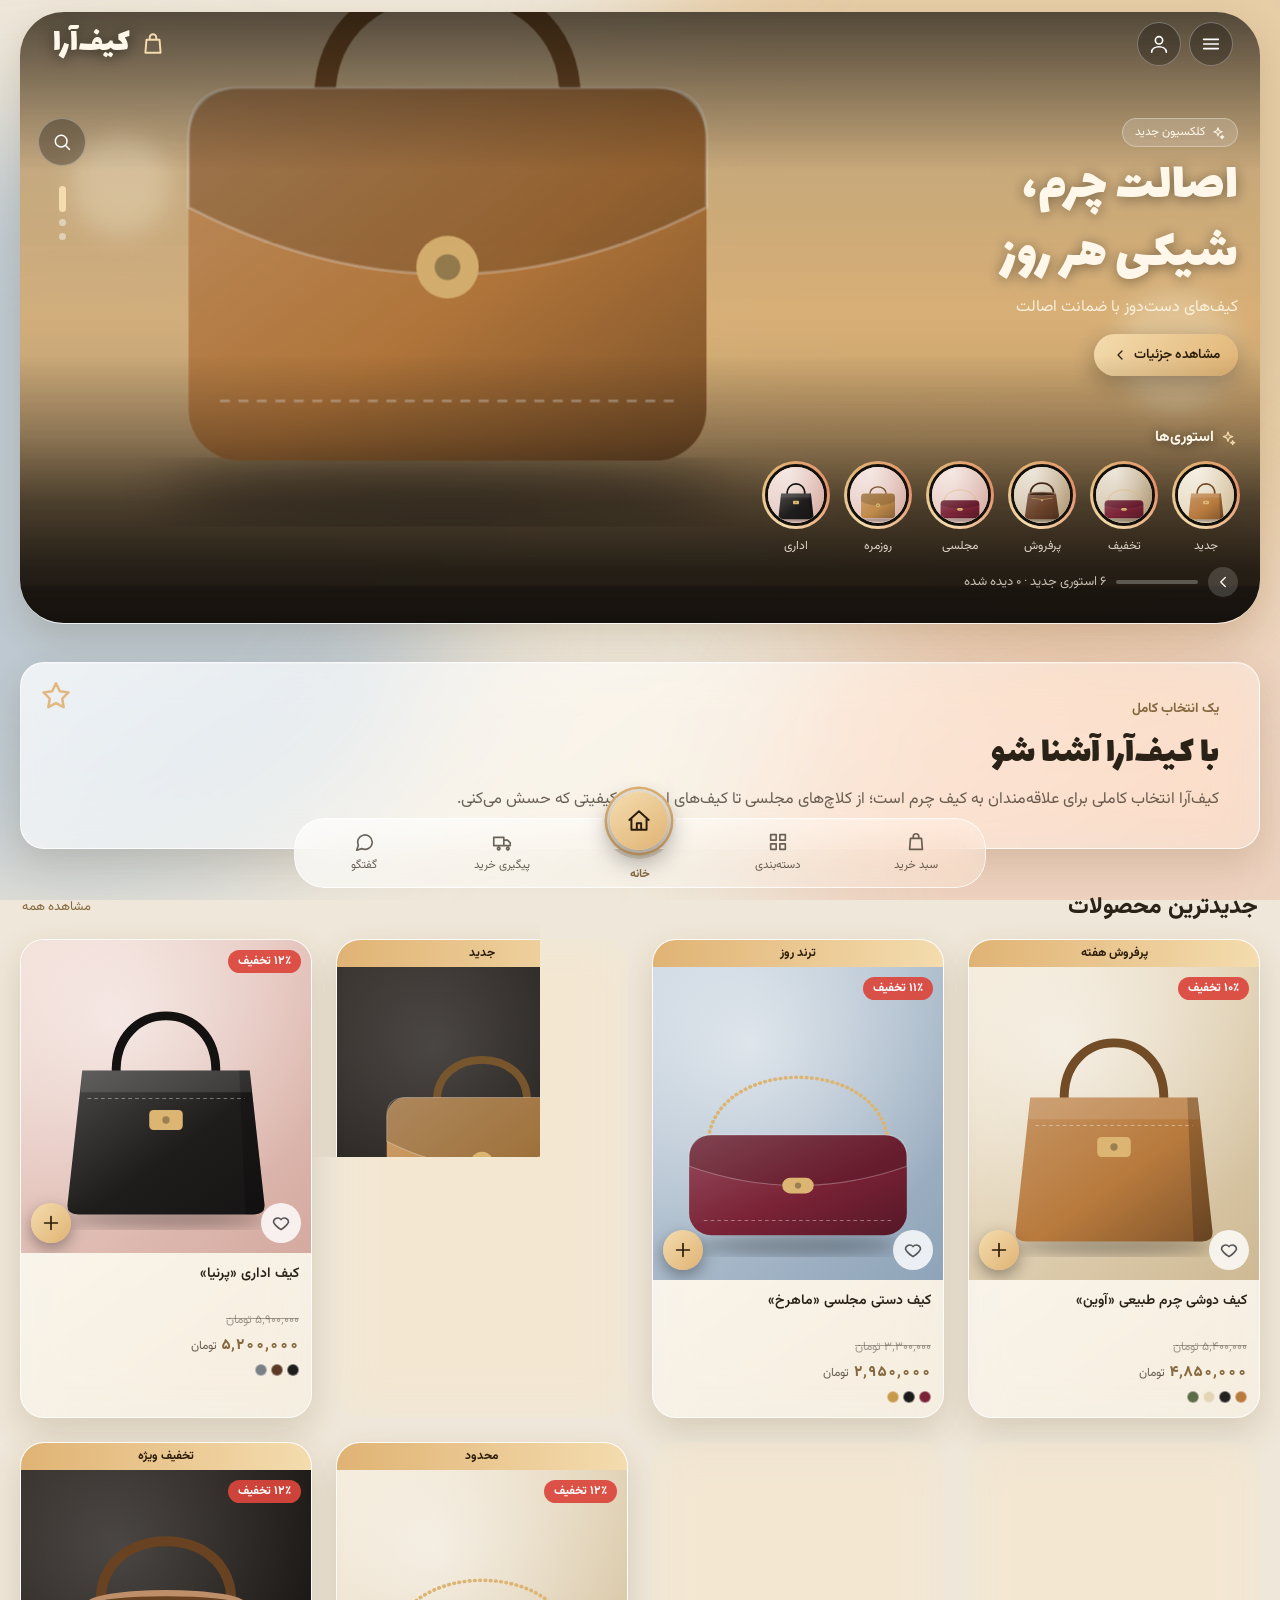
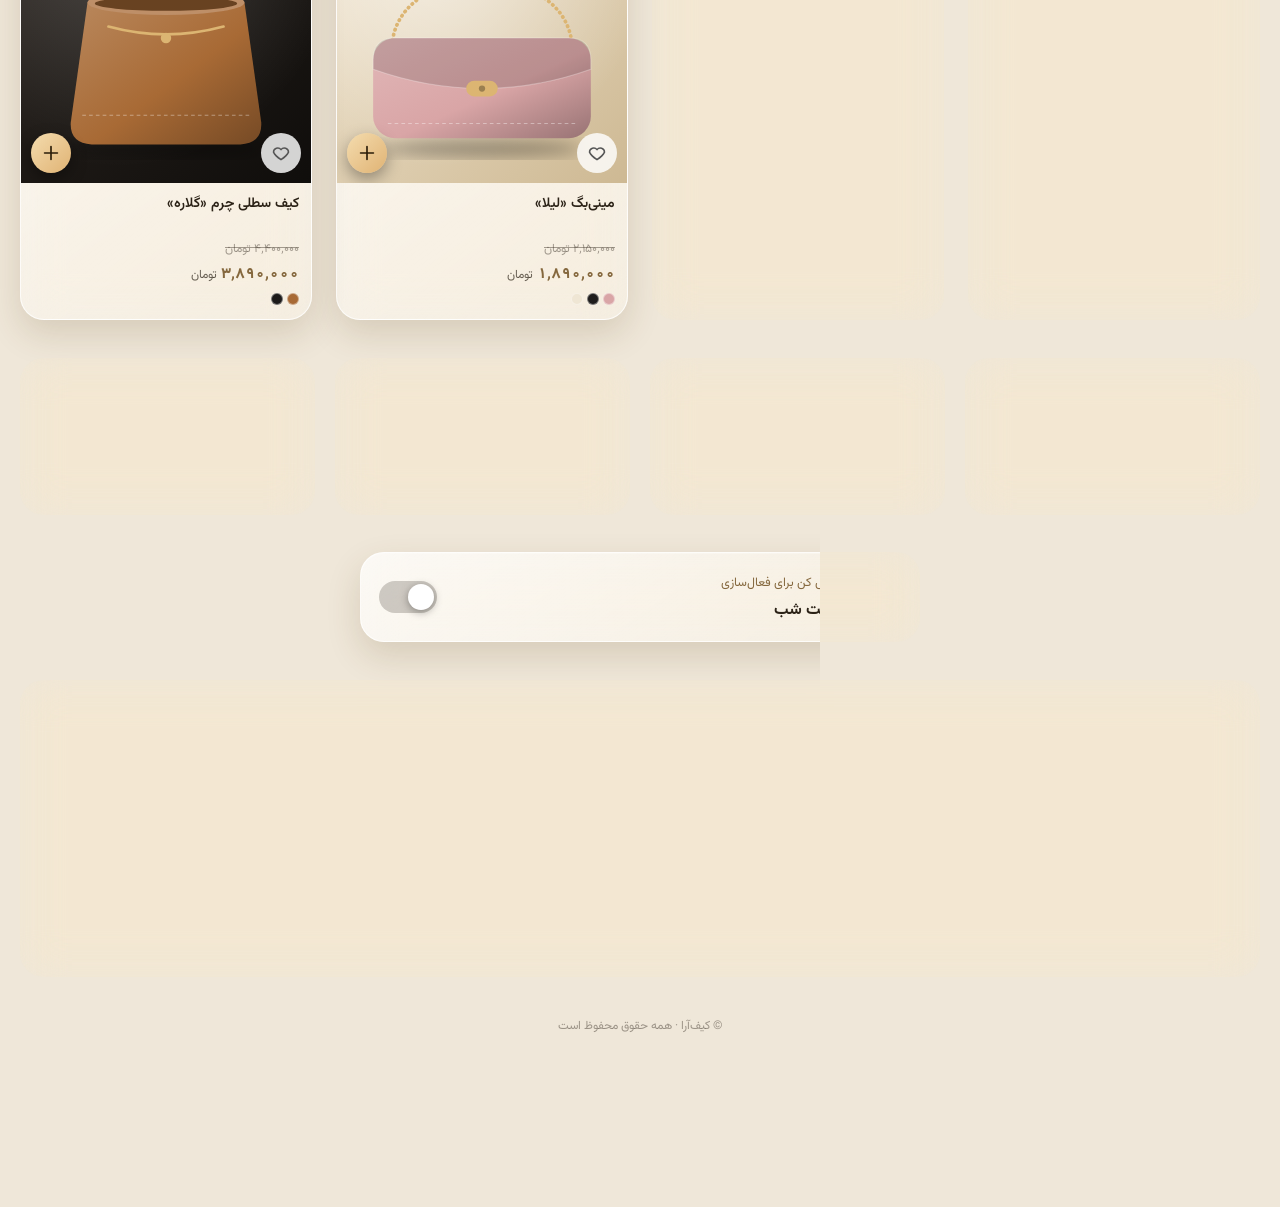
==== commit 110a29a8: "Add files via upload" ====
--- a/index.html
+++ b/index.html
@@ -322,6 +322,7 @@
 .stat{display:grid;grid-template-columns:repeat(auto-fit,minmax(130px,1fr));gap:12px}.stat div{padding:16px;border-radius:20px;background:var(--field);border:1px solid var(--gb)}.stat b{display:block;font-size:24px;color:var(--accent2)}.stat span{font-size:12.5px;color:var(--muted)}
 .cmt{display:flex;justify-content:space-between;gap:10px;align-items:center;font-size:13px;padding:8px 12px;border-radius:14px;background:var(--bg2)}
 .ta{width:100%;min-height:140px;direction:ltr;font-family:ui-monospace,monospace;font-size:12px}
+.li.li-x{border-inline-start:5px solid var(--accent);background:color-mix(in srgb,var(--accent) 7%,var(--field));box-shadow:0 6px 18px rgba(0,0,0,.08)}
 @media (prefers-reduced-motion:reduce){*,*::before,*::after{animation-duration:.01ms!important;transition-duration:.01ms!important}}
 @media (min-width:700px){body{padding-top:0}.app{padding-top:90px}}
 
@@ -1466,11 +1467,17 @@
  file.onchange=async()=>{const f=file.files[0];if(!f)return;try{o[k]=await readFile(f,{max:opts.max||1400,keepAlpha:opts.alpha});if(opts.video){o.type=f.type.startsWith('video/')?'video':'image';if(o.type==='video'){const d=await vidThumb(o[k],400);if(d)o.thumb=d}else o.thumb=''}url.value='';draw();commit();toast('بارگذاری شد');if(opts.video&&typeof ADM!=='undefined'&&ADM.go)ADM.go('stories')}catch(e){toast(e.message||'بارگذاری انجام نشد')}file.value=''};
  url.onchange=()=>{o[k]=url.value.trim();if(opts.video)o.type=/\.(mp4|webm|mov)(\?|$)/i.test(o[k])?'video':'image';draw();commit()};
  draw();return h('div',{class:'imf'},pv,h('div',{class:'ct'},h('div',{class:'row'},h('span',{class:'up btn sec'},I('plus',18),opts.video?'عکس یا ویدیو':'انتخاب تصویر',file),opts.clearable?h('button',{class:'btn dg',type:'button',onclick:()=>{o[k]='';url.value='';draw();commit()}},I('trash',16)):null),url))}
-function listEd(arr,render,mk,{title,addLabel='افزودن',fixed,min=0}={}){const box=h('div',{class:'lst'});
+function listEd(arr,render,mk,{title,addLabel='افزودن',fixed,min=0,thumb,collapse}={}){const box=h('div',{class:'lst'}),OPEN=new Set();
  const draw=()=>{box.innerHTML='';arr.forEach((it,i)=>{const mv=d=>()=>{const j=i+d;if(j<0||j>=arr.length)return;[arr[i],arr[j]]=[arr[j],arr[i]];commit();draw()};
-  box.append(h('div',{class:'li'},h('div',{class:'li-h'},h('b',{},title?title(it,i):'#'+fa(i+1)),h('span',{class:'li-a'},h('button',{class:'sb','aria-label':'بالا',html:ic('up',16),onclick:mv(-1)}),h('button',{class:'sb','aria-label':'پایین',html:ic('down',16),onclick:mv(1)}),
-   fixed||arr.length<=min?null:h('button',{class:'sb dg','aria-label':'حذف',html:ic('trash',16),onclick:()=>{arr.splice(i,1);commit();draw()}}))),render(it,i,draw)))});
-  if(!fixed)box.append(h('button',{class:'btn add',onclick:()=>{arr.push(mk());commit();draw()}},I('plus',18),addLabel))};draw();return box}
+  const key=it.id||i,isOpen=!collapse||OPEN.has(key),rich=!!(thumb||collapse),tt=title?title(it,i):'#'+fa(i+1),src=thumb?thumb(it):'';
+  const bd=h('div',{style:{display:isOpen?'flex':'none',flexDirection:'column',gap:'12px'}},isOpen?render(it,i,draw):null);
+  const lab=rich?h('span',{style:{display:'flex',alignItems:'center',gap:'10px',flex:'1',minWidth:'0',cursor:collapse?'pointer':'default'},onclick:collapse?()=>{OPEN.has(key)?OPEN.delete(key):OPEN.add(key);draw()}:null},
+    h('span',{style:{flex:'none',minWidth:'30px',height:'30px',borderRadius:'10px',display:'grid',placeItems:'center',background:'linear-gradient(135deg,var(--accent2),var(--accent))',color:'var(--on-accent)',fontWeight:'800',fontSize:'13px'}},fa(i+1)),
+    src?h('img',{src,alt:'',style:{width:'48px',height:'48px',borderRadius:'12px',objectFit:'cover',flex:'none'}}):null,
+    h('b',{style:{flex:'1',minWidth:'0',lineHeight:'1.5'}},tt),collapse?h('span',{html:ic(isOpen?'up':'down',18),style:{flex:'none',color:'var(--muted)'}}):null):h('b',{},tt);
+  box.append(h('div',{class:'li'+(rich?' li-x':'')},h('div',{class:'li-h'},lab,h('span',{class:'li-a'},h('button',{class:'sb','aria-label':'بالا',html:ic('up',16),onclick:mv(-1)}),h('button',{class:'sb','aria-label':'پایین',html:ic('down',16),onclick:mv(1)}),
+   fixed||arr.length<=min?null:h('button',{class:'sb dg','aria-label':'حذف',html:ic('trash',16),onclick:()=>{arr.splice(i,1);commit();draw()}}))),bd))});
+  if(!fixed)box.append(h('button',{class:'btn add',onclick:()=>{const n=mk();arr.push(n);if(n.id)OPEN.add(n.id);commit();draw()}},I('plus',18),addLabel))};draw();return box}
 function dateF(o,k,cb,type='date'){const i=h('input',{class:'in',type,value:o[k]||'',style:{direction:'ltr',textAlign:'right'}});i.addEventListener('change',()=>{o[k]=i.value;commit();cb&&cb()});return i}
 function onoff(o,k,on='فعال',off='غیرفعال',cb){const s=h('select',{class:'in'},h('option',{value:'1'},on),h('option',{value:'0'},off));s.value=o[k]?'1':'0';s.addEventListener('change',()=>{o[k]=s.value==='1';commit();cb&&cb()});return s}
 const card=(t,...k)=>h('section',{class:'ac glass'},t?h('h3',{},t):null,...k);
@@ -1482,6 +1489,11 @@
  s.addEventListener('change',()=>{u.style.display=s.value==='url:'?'':'none';if(s.value==='url:')o[k]='url:'+u.value;commit()});u.addEventListener('input',()=>{o[k]='url:'+u.value;commit()});return h('div',{style:{display:'grid',gap:'8px'}},s,u)}
 const prodOpts=(none='بدون لینک')=>[['',none],...S.products.map(p=>[p.id,p.title])];
 
+function stockF(p){const inp=h('input',{class:'in',type:'text',inputmode:'numeric',placeholder:'تعداد',style:{width:'110px',flex:'none',textAlign:'center',direction:'ltr',fontSize:'16px',fontWeight:'700'},onfocus:e=>e.target.select()}),st=h('small',{class:'fh'},'در حال بارگیری…');
+ const step=(l,d)=>h('button',{class:'btn sec',type:'button',onclick:()=>{inp.value=Math.max(0,(+normNum(inp.value)||0)+d)}},l);
+ const save=async()=>{const v=Math.max(0,Math.floor(+normNum(inp.value))||0);try{await sbFetch('/rest/v1/stock?on_conflict=pid',{method:'POST',auth:true,headers:{Prefer:'resolution=merge-duplicates,return=minimal'},body:{pid:p.id,qty:v,updated_at:new Date().toISOString()}});inp.value=v;ST.map=Object.assign(ST.map||{},{[p.id]:v});ST.t=Date.now();p.stock=v;st.textContent='✓ ذخیره شد: '+fa(v)+' عدد';toast('موجودی ذخیره شد')}catch(e){st.textContent='ذخیره نشد: '+e.message;toast('ذخیره نشد: '+e.message)}};
+ sbFetch('/rest/v1/stock?pid=eq.'+encodeURIComponent(p.id)+'&select=qty',{auth:true}).then(r=>{if(r&&r[0]){inp.value=r[0].qty;st.textContent='موجودی فعلی روی سرور'}else{inp.value=+p.stock||0;st.textContent='هنوز در انبار ثبت نشده؛ با «ذخیره موجودی» ثبت می‌شود'}}).catch(e=>{inp.value=+p.stock||0;st.textContent='خطا: '+e.message});
+ return h('div',{style:{display:'grid',gap:'6px'}},h('div',{class:'row',style:{flexWrap:'wrap'}},step('−۱',-1),inp,step('+۱',1),step('+۱۰',10),h('button',{class:'btn',type:'button',onclick:save},'ذخیره موجودی')),st)}
 const TABS=[['dash','نمای کلی','list'],['general','اطلاعات فروشگاه','gear'],['theme','رنگ و شیشه','palette'],['content','صفحه اصلی','home'],['hero','اسلایدر','image'],['menu','منوی کشویی','menu'],['stories','استوری‌ها','play'],['products','محصولات','box'],['nav','منوی پایین','grid'],['orders','سفارش‌ها','truck'],['inventory','موجودی','box'],['shipping','هزینه ارسال','truck'],['reports','گزارش فروش','list'],['comments','نظرات استوری','comment'],['chat','گفتگوی همگانی','users'],['coupons','کد تخفیف','tag'],['draw','قرعه‌کشی','gift'],['settings','تنظیمات','lock']];
 const ADM={open:false};
 const enDigits=s=>String(s||'').replace(/[۰-۹]/g,d=>'۰۱۲۳۴۵۶۷۸۹'.indexOf(d)).replace(/[٠-٩]/g,d=>'٠١٢٣٤٥٦٧٨٩'.indexOf(d));
@@ -1514,10 +1526,10 @@
  const draw=()=>{box.innerHTML='';
   if(err){add(box,h('div',{class:'li'},h('p',{style:{margin:0}},/relation|does not exist|schema cache|404/i.test(err)?'جدول موجودی ساخته نشده؛ SQL پایین همین صفحه را یک‌بار در Supabase اجرا کنید.':'بارگیری نشد: '+err)));return}
   if(!map){add(box,h('div',{class:'empty'},'در حال بارگیری…'));return}
-  add(box,S.products.length?S.products.map(p=>{const v=mAdm(p),cur=v!=null?v:(+p.stock||0),inp=h('input',{class:'in',type:'number',min:'0',value:cur,style:{width:'92px',textAlign:'center'}}),w=nf[p.id]||[];
-   const step=(l,d)=>h('button',{class:'btn sec',type:'button',onclick:()=>{inp.value=Math.max(0,(+inp.value||0)+d)}},l);
+  add(box,S.products.length?S.products.map(p=>{const v=mAdm(p),cur=v!=null?v:(+p.stock||0),inp=h('input',{class:'in',type:'text',inputmode:'numeric',value:String(cur),style:{width:'110px',flex:'none',textAlign:'center',direction:'ltr',padding:'12px 6px',fontSize:'16px',fontWeight:'700'},onfocus:e=>e.target.select()}),w=nf[p.id]||[];
+   const step=(l,d)=>h('button',{class:'btn sec',type:'button',onclick:()=>{inp.value=Math.max(0,(+normNum(inp.value)||0)+d)}},l);
    return h('div',{class:'li'},h('div',{class:'li-h'},h('span',{style:{display:'flex',gap:'8px',alignItems:'center'}},p.images[0]?h('img',{src:p.images[0],alt:'',style:{width:'42px',height:'42px',borderRadius:'10px',objectFit:'cover'}}):null,h('b',{},p.title)),h('span',{class:'pill'},cur<=0?'اتمام موجودی':(cur<=LOW?'کم‌موجود':'موجود'))),
-    h('div',{class:'row',style:{alignItems:'center'}},step('−۱',-1),inp,step('+۱',1),step('+۱۰',10),h('button',{class:'btn',type:'button',onclick:()=>save(p,inp.value)},v!=null?'ذخیره':'ثبت در انبار')),
+    h('div',{class:'row',style:{alignItems:'center'}},step('−۱',-1),inp,step('+۱',1),step('+۱۰',10),h('button',{class:'btn',type:'button',onclick:()=>save(p,normNum(inp.value))},v!=null?'ذخیره':'ثبت در انبار')),
     v==null?h('small',{class:'fh'},'هنوز در انبار سرور ثبت نشده (عدد بالا از تنظیمات قدیمی محصول است). بعد از ثبت، با هر فروش خودکار کم می‌شود.'):null,
     w.length?h('div',{class:'li'},h('b',{},'منتظر موجود شدن ('+fa(w.length)+' نفر)'+(cur>0?' · الان موجود است، خبرشان کن':'')),w.map(x=>h('div',{class:'li-h'},h('span',{style:{fontSize:'13px'}},(x.name||'—')+' · '+x.phone),h('span',{class:'row',style:{gap:'6px'}},h('a',{class:'btn sec',href:'tel:'+x.phone,style:{textDecoration:'none'}},'تماس'),h('a',{class:'btn sec',href:'sms:'+x.phone+'?body='+encodeURIComponent('«'+p.title+'» دوباره در '+(S.store.name||'فروشگاه')+' موجود شد 🌸'),style:{textDecoration:'none'}},'پیامک')))),
      h('button',{class:'btn dg',style:{alignSelf:'flex-start'},onclick:ev=>{const b=ev.currentTarget;if(!b.dataset.s){b.dataset.s=1;b.textContent='برای پاک‌کردن لیست دوباره بزنید';return}sbFetch('/rest/v1/stock_notify?pid=eq.'+encodeURIComponent(p.id),{method:'DELETE',auth:true,headers:{Prefer:'return=minimal'}}).then(()=>{delete nf[p.id];draw()}).catch(er=>toast('حذف نشد: '+er.message))}},I('trash',16),'پاک‌کردن لیست منتظران')):null)}):h('div',{class:'empty'},'هنوز محصولی ندارید.'))};
@@ -1525,8 +1537,7 @@
    const n=await sbFetch('/rest/v1/stock_notify?select=id,pid,phone,name,created_at&order=created_at.asc&limit=2000',{auth:true}).catch(()=>[]);nf={};(n||[]).forEach(x=>(nf[x.pid]=nf[x.pid]||[]).push(x));err=''}catch(e){err=e.message||'خطا'}draw()};
  draw();load();
  return[card('موجودی انبار',h('p',{},'تعداد هر محصول را اینجا تنظیم کنید. با هر سفارش جدید، موجودی خودکار کم می‌شود و با لغو سفارش برمی‌گردد. وقتی موجودی صفر شد، محصول روی سایت خاکستری می‌شود و «اتمام موجودی» و دکمه‌ی «خبرم کن» نشان می‌دهد.'),
-   h('div',{class:'row'},h('button',{class:'btn sec',onclick:load},'بروزرسانی'),h('button',{class:'btn sec',onclick:syncAll},'ثبت همه محصولات در انبار'),h('button',{class:'btn',onclick:()=>ADM.go('products')},I('plus',16),'افزودن محصول جدید')),box),
-  card('راه‌اندازی (یک‌بار)',h('p',{},'برای کارکرد انبار و «خبرم کن» این SQL را یک‌بار در Supabase (SQL Editor) اجرا کنید:'),h('small',{class:'fh',style:{direction:'ltr',textAlign:'left',display:'block',whiteSpace:'pre-wrap'}},STOCK_SQL),h('button',{class:'btn sec',style:{alignSelf:'flex-start'},onclick:()=>copyText(STOCK_SQL)},'کپی SQL'))]},
+   h('div',{class:'row'},h('button',{class:'btn sec',onclick:load},'بروزرسانی'),h('button',{class:'btn sec',onclick:syncAll},'ثبت همه محصولات در انبار'),h('button',{class:'btn',onclick:()=>ADM.go('products')},I('plus',16),'افزودن محصول جدید')),box)]},
 shipping(){const Sh=S.ship;return[card('روش‌ها و هزینه ارسال',h('p',{},'مشتری هنگام ثبت سفارش یکی از روش‌های فعال را انتخاب می‌کند و هزینه‌ی آن به مبلغ نهایی اضافه می‌شود. قیمت‌های پیش‌فرض نمونه است؛ حتماً با قیمت واقعی خودتان عوض کنید. اگر برای روشی «نمایش پنجره‌ی تماس» را روشن کنید، بعد از ثبت سفارش پنجره‌ی هماهنگی با شماره‌ی تماس باز می‌شود.'),
    listEd(Sh.methods,(m,i,draw)=>[g2(fld('عنوان',tx(m,'title')),fld('هزینه ('+S.store.currency+')',tx(m,'price',{num:true}),'۰ = رایگان / هماهنگی با ادمین')),fld('توضیح کوتاه زیر عنوان',tx(m,'desc')),g2(fld('وضعیت',onoff(m,'on','فعال','غیرفعال',draw)),fld('بعد از ثبت سفارش',onoff(m,'courier','نمایش پنجره‌ی هماهنگی و تماس','بدون پنجره')))],
     ()=>({id:uid(),title:'روش جدید',price:0,desc:'',on:true}),{title:m=>m.title+' · '+(+m.price?money(+m.price):'—'),addLabel:'افزودن روش ارسال'})),
@@ -1622,10 +1633,10 @@
  return[card('محصولات',h('p',{},'هر محصول می‌تواند چند عکس و چند رنگ داشته باشد. اگر برای رنگی عکس بگذارید، با انتخاب آن رنگ عکس اصلی عوض می‌شود.'),
   listEd(S.products,(p,i,draw)=>{const ibox=h('div',{class:'imf'});const dI=()=>{ibox.innerHTML='';p.images.forEach((src,k)=>ibox.append(h('div',{style:{position:'relative'}},h('div',{class:'pv'},h('img',{src,alt:''})),h('div',{class:'row',style:{marginTop:'4px',gap:'4px'}},h('button',{class:'sb','aria-label':'قبلی',html:ic('chr',14),onclick:()=>{if(k){[p.images[k],p.images[k-1]]=[p.images[k-1],p.images[k]];commit();dI()}}}),h('button',{class:'sb dg','aria-label':'حذف',html:ic('trash',14),onclick:()=>{p.images.splice(k,1);commit();dI()}})))));
     const f=h('input',{type:'file',accept:'image/*',multiple:true,'aria-label':'افزودن تصاویر'});f.onchange=async()=>{for(const x of f.files){try{p.images.push(await readFile(x,{max:1400}))}catch(e){toast(e.message)}}f.value='';commit();dI()};ibox.append(h('span',{class:'up btn sec',style:{alignSelf:'center'}},I('plus',18),'افزودن عکس',f))};dI();
-   return[g2(fld('نام محصول',tx(p,'title')),fld('دسته‌بندی',pick(p,'cat',S.categories.map(c=>[c.id,c.name]))),fld('قیمت ('+S.store.currency+')',tx(p,'price',{num:true})),fld('قیمت قبل از تخفیف (اختیاری)',tx(p,'oldPrice',{num:true})),fld('برچسب بالای کارت',tx(p,'badge',{ph:'مثلاً پرفروش'})),fld('رنگ برچسب',pick(p,'badgeKind',[['gold','طلایی'],['red','قرمز (تخفیف)'],['green','سبز (جدید)'],['blue','آبی'],['dark','مشکی']])),fld('شمارنده‌ی تخفیف: چند ساعت دیگر؟',cdIn(p),'عدد ساعت را بزنید و خارج شوید؛ ۰ = بدون شمارنده'),fld('موجودی',h('small',{class:'fh'},'از تب «موجودی» مدیریت می‌شود.'))),
+   return[g2(fld('نام محصول',tx(p,'title')),fld('دسته‌بندی',pick(p,'cat',S.categories.map(c=>[c.id,c.name]))),fld('قیمت ('+S.store.currency+')',tx(p,'price',{num:true})),fld('قیمت قبل از تخفیف (اختیاری)',tx(p,'oldPrice',{num:true})),fld('برچسب بالای کارت',tx(p,'badge',{ph:'مثلاً پرفروش'})),fld('رنگ برچسب',pick(p,'badgeKind',[['gold','طلایی'],['red','قرمز (تخفیف)'],['green','سبز (جدید)'],['blue','آبی'],['dark','مشکی']])),fld('شمارنده‌ی تخفیف: چند ساعت دیگر؟',cdIn(p),'عدد ساعت را بزنید و خارج شوید؛ ۰ = بدون شمارنده'),fld('موجودی (تعداد)',stockF(p))),
     fld('توضیحات',tx(p,'desc',{area:true,rows:5})),fld('عکس‌ها (اولین عکس روی کارت دیده می‌شود)',ibox),
     h('div',{},h('b',{},'رنگ‌بندی'),h('div',{style:{marginTop:'8px'}},listEd(p.colors,c=>[g2(fld('نام رنگ',tx(c,'name')),fld('رنگ',colorF(c,'hex'))),fld('عکس این رنگ (اختیاری)',imgField(c,'img',{max:1200,clearable:true}))],()=>({id:uid(),name:'رنگ جدید',hex:'#888888',img:''}),{title:c=>c.name,addLabel:'افزودن رنگ'})))]},
-  ()=>({id:uid(),title:'محصول جدید',desc:'',price:0,oldPrice:0,badge:'',cat:S.categories[0]?.id||'',stock:10,images:[],colors:[]}),{title:p=>p.title,addLabel:'افزودن محصول'})),catCard]},
+  ()=>({id:uid(),title:'محصول جدید',desc:'',price:0,oldPrice:0,badge:'',cat:S.categories[0]?.id||'',stock:10,images:[],colors:[]}),{title:p=>p.title,addLabel:'افزودن محصول',thumb:p=>p.images[0]||'',collapse:true})),catCard]},
 nav(){return[card('منوی پایین صفحه',h('p',{},'ترتیب از راست به چپ نمایش داده می‌شود. آیکون تب فعال داخل حباب شناور می‌نشیند و با تغییر تب، حباب به تب بعدی می‌رود.'),
   listEd(S.nav,n=>g2(fld('عنوان',tx(n,'label')),fld('آیکون',pick(n,'icon',ICON_OPTS)),fld('صفحه',pick(n,'view',[['home','خانه'],['categories','دسته‌بندی'],['cart','سبد خرید'],['track','پیگیری خرید'],['pay','پرداخت'],['chat','گفتگوی همگانی']]))),()=>({}),{title:n=>n.label,fixed:true}))]},
 chat(){let rows=[],err='',pimg='',editId=null;const box=h('div',{class:'lst'});
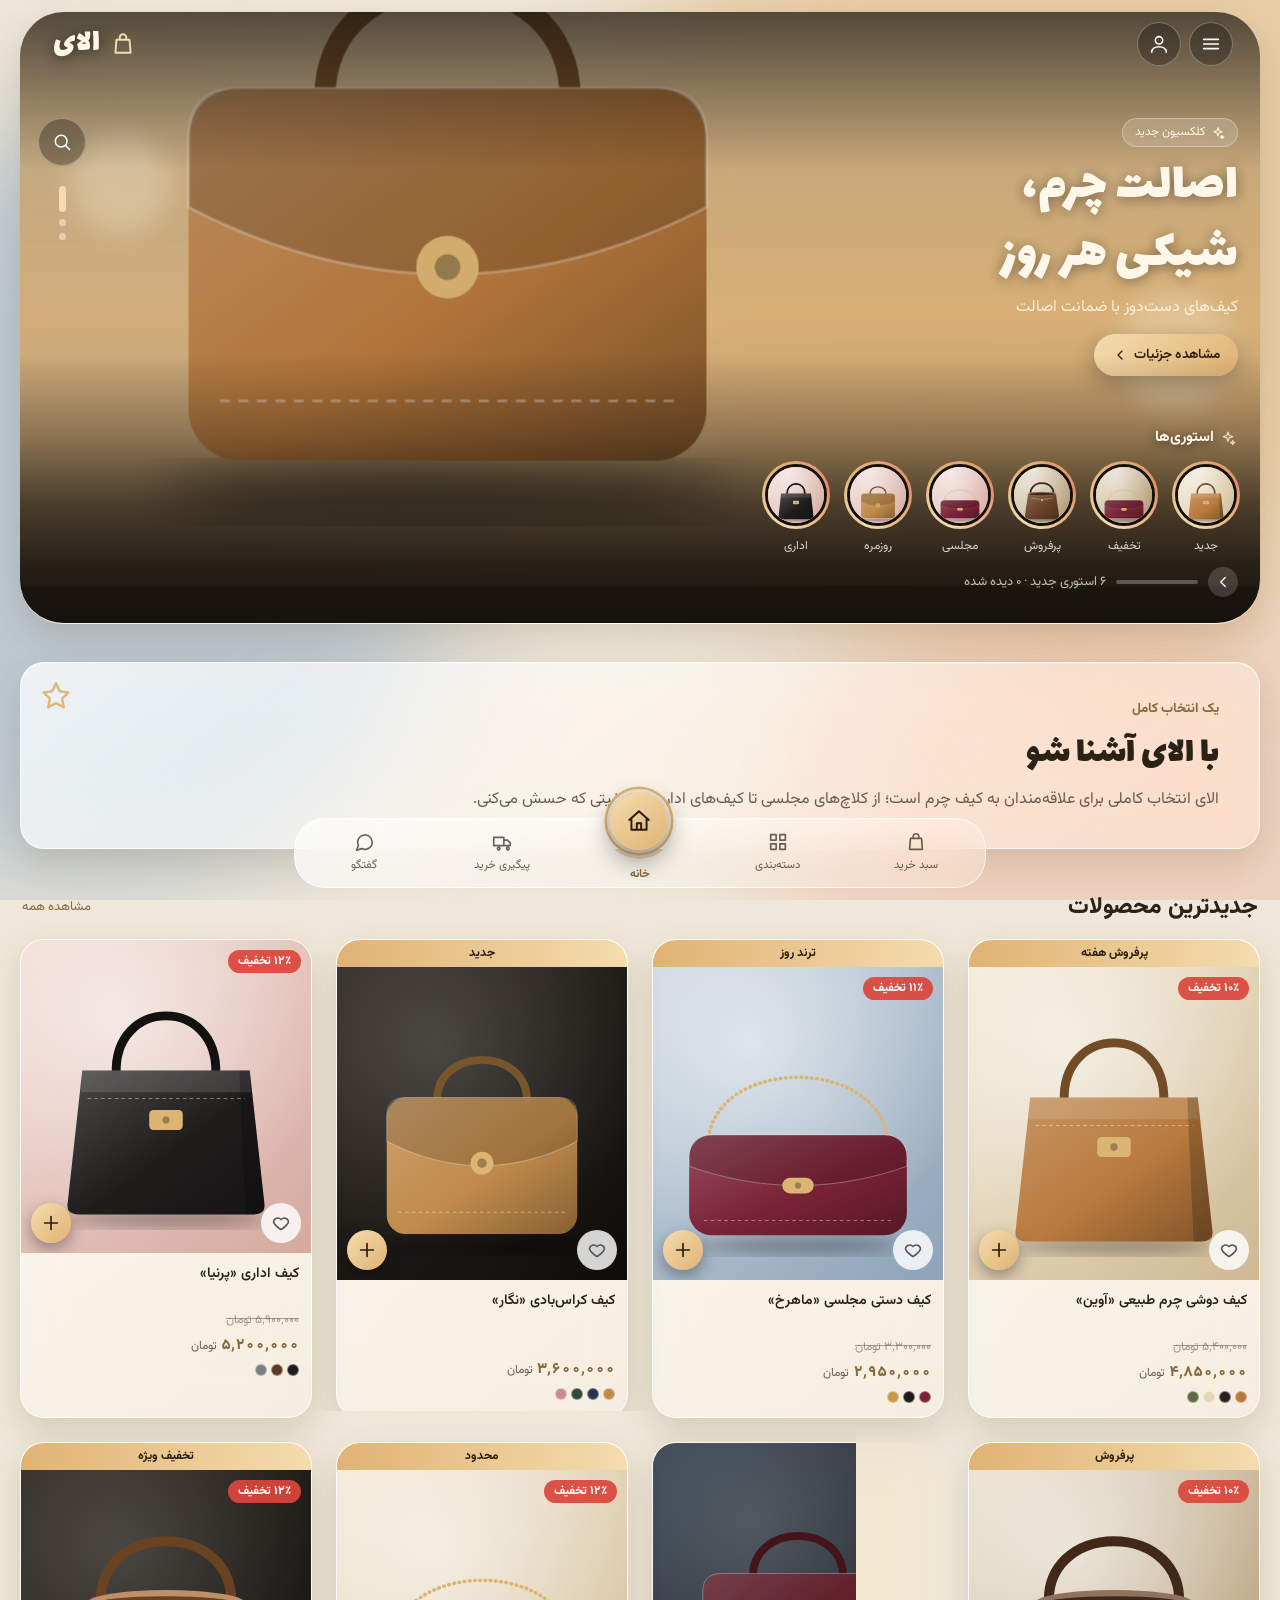
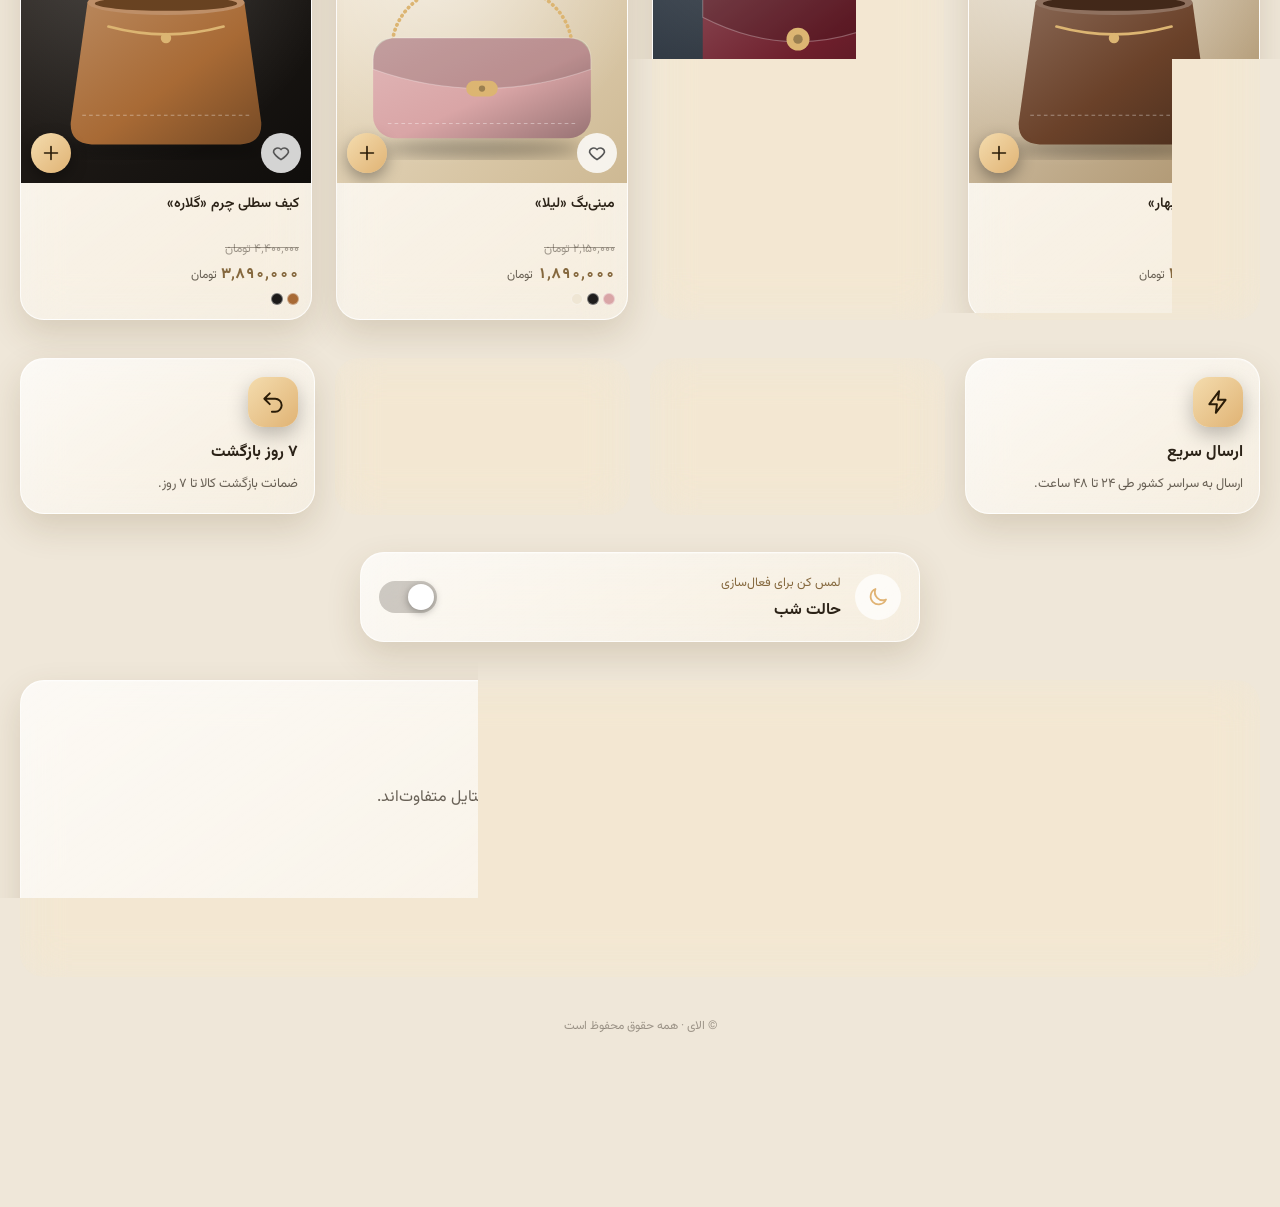
==== commit bd562ca2: "Add files via upload" ====
--- a/index.html
+++ b/index.html
@@ -3,7 +3,7 @@
 <head>
 <meta charset="utf-8">
 <meta name="viewport" content="width=device-width,initial-scale=1,viewport-fit=cover,interactive-widget=resizes-content">
-<title>کیف‌آرا | فروشگاه کیف</title>
+<title>الای | فروشگاه کیف</title>
 <meta name="theme-color" content="#0e0c0a">
 <link rel="preconnect" href="https://fonts.googleapis.com"><link rel="preconnect" href="https://fonts.gstatic.com" crossorigin>
 <link rel="stylesheet" href="https://fonts.googleapis.com/css2?family=Lalezar&family=Vazirmatn:wght@300;400;500;600;700;800&display=swap">
@@ -480,6 +480,14 @@
 .sp-bar{width:150px;height:4px;border-radius:9px;background:rgba(244,220,174,.15);overflow:hidden;animation:spUp .7s ease .5s both}
 .sp-bar i{display:block;height:100%;width:40%;border-radius:9px;background:linear-gradient(90deg,transparent,#e0b374,#fff1cf);animation:spBar 1.1s ease-in-out infinite}
 #splash small{font-size:13px;color:rgba(244,220,174,.7);animation:spUp .7s ease .7s both}
+#splash .sp-in{gap:26px}
+.sp-mark{width:min(72vw,300px);height:auto;display:block;position:relative}
+.sp-mark::before{content:"";position:absolute;inset:-30% -10%;background:radial-gradient(closest-side,rgba(224,179,116,.22),transparent 70%);animation:spGlow 2.4s ease-in-out infinite alternate}
+.sp-li{position:relative;display:block;width:100%;height:auto;filter:drop-shadow(0 8px 26px rgba(224,179,116,.35));-webkit-mask-image:linear-gradient(90deg,#000 0,#000 40%,transparent 60%);-webkit-mask-size:300% 100%;-webkit-mask-position:100% 0;mask-image:linear-gradient(90deg,#000 0,#000 40%,transparent 60%);mask-size:300% 100%;mask-position:100% 0;animation:spWipe 1.8s cubic-bezier(.5,0,.2,1) .2s forwards,spFloat 3.2s ease-in-out 2s infinite}
+.sp-mark::after{content:"";position:absolute;inset:0;background:linear-gradient(105deg,transparent 40%,rgba(255,244,214,.55) 50%,transparent 60%);background-size:250% 100%;mix-blend-mode:overlay;-webkit-mask:var(--lg) center/contain no-repeat;mask:var(--lg) center/contain no-repeat;animation:spShine 2.6s linear 1.6s infinite}
+@keyframes spWipe{to{-webkit-mask-position:0 0;mask-position:0 0}}
+@keyframes spFloat{50%{transform:translateY(-6px)}}
+#splash .sp-bar{width:120px;height:3px}
 @keyframes spDraw{to{stroke-dashoffset:0}}
 @keyframes spFill{to{fill:rgba(224,179,116,.22)}}
 @keyframes spPop{from{opacity:0;transform:scale(.3)}to{opacity:1;transform:scale(1)}}
@@ -623,7 +631,7 @@
 </style>
 </head>
 <body>
-<div id="splash" role="status" aria-label="در حال بارگذاری"><div class="sp-in"><div class="sp-mark"><svg viewBox="0 0 64 64" fill="none" stroke-linecap="round" stroke-linejoin="round"><path class="sp-bag" d="M16 23h32l3.5 31h-39z"/><path class="sp-h" d="M24 23v-5a8 8 0 0116 0v5"/><circle class="sp-k" cx="32" cy="37" r="2.6"/></svg><i class="sp-ring"></i><i class="sp-ring r2"></i></div><b id="sp-name" class="sp-name">کیف‌آرا</b><div class="sp-bar"><i></i></div><small>در حال آماده‌سازی…</small></div></div>
+<div id="splash" role="status" aria-label="در حال بارگذاری"><div class="sp-in"><div class="sp-mark" style="--lg:url([data-uri])"><img class="sp-li" alt="الای" src="[data-uri]"></div><div class="sp-bar"><i></i></div><small>در حال آماده‌سازی…</small></div></div>
 <div class="ambient" aria-hidden="true"><i></i><i></i><i></i></div>
 <header class="hd" id="hd"></header>
 <main class="app" id="app"><div class="skel">در حال بارگذاری…</div></main>
@@ -708,25 +716,25 @@
  const stories=[st('جدید','کلکسیون پاییزی رسید ✨',0,0),st('تخفیف','تا پایان هفته ۱۰٪ تخفیف روی کیف‌های مجلسی',1,3),st('پرفروش','پرفروش‌ترین کیف ماه',4,0),st('مجلسی','برای شب‌های خاص',1,2),st('روزمره','هر روز، یک استایل',2,1),st('اداری','حرفه‌ای و شیک',3,0)];
  stories[0].comments=[{id:uid(),name:'سارا',text:'خیلی قشنگه! رنگ کاراملی موجوده؟',time:Date.now()-3.6e6}];
  return{v:1,
-  store:{logoH:52,name:'کیف‌آرا',tagline:'کیف‌های دست‌دوز، اصیل و شیک',logo:'',phone:'۰۲۱-۱۲۳۴۵۶۷۸',address:'تهران، خیابان ولیعصر',currency:'تومان',productsTitle:'جدیدترین محصولات',storiesHintDone:'همه دیده شد — بکش تا بقیه رو ببینی',copy:'© کیف‌آرا · همه حقوق محفوظ است'},
+  store:{logoH:52,name:'الای',tagline:'کیف‌های دست‌دوز، اصیل و شیک',logo:'',phone:'۰۲۱-۱۲۳۴۵۶۷۸',address:'تهران، خیابان ولیعصر',currency:'تومان',productsTitle:'جدیدترین محصولات',storiesHintDone:'همه دیده شد — بکش تا بقیه رو ببینی',copy:'© الای · همه حقوق محفوظ است'},
   theme:{accent:'#e0b374',accent2:'#f4dcae',bgDark:'#0e0c0a',bgLight:'#efe7d9',glass:12,blur:22,radius:24,mode:'light'},
   show:{hero:true,stories:true,intro:true,products:true,features:true,night:true,about:true,social:true},
   hero:[{id:uid(),img:heroArt('satchel','#b87a3d',0),badge:'کلکسیون جدید',title:'اصالت چرم، شیکی هر روز',sub:'کیف‌های دست‌دوز با ضمانت اصالت',productId:products[2].id},
         {id:uid(),img:heroArt('tote','#26221f',1),badge:'پرفروش هفته',title:'کیف دوشی آوین',sub:'فضای کافی برای همه‌چیز',productId:products[0].id},
         {id:uid(),img:heroArt('clutch','#7a2236',2),badge:'برای شب‌های خاص',title:'مجلسی‌ها رسیدند',sub:'کلاچ‌های زنجیردار با ارسال سریع',productId:products[1].id}],
-  menu:{banner:bannerArt(),title:'کیف‌آرا',sub:'منوی فروشگاه',items:[
+  menu:{banner:bannerArt(),title:'الای',sub:'منوی فروشگاه',items:[
     {id:uid(),label:'صفحه اصلی',icon:'home',color:'#4a7fe0',target:'view:home'},{id:uid(),label:'دسته‌بندی محصولات',icon:'grid',color:'#e0594f',target:'view:categories'},
     {id:uid(),label:'سبد خرید',icon:'bag',color:'#5fb35f',target:'view:cart'},{id:uid(),label:'پیگیری سفارش',icon:'truck',color:'#e8b93a',target:'view:track'},
     {id:uid(),label:'درباره فروشگاه',icon:'info',color:'#9a72d8',target:'about'},{id:uid(),label:'تماس با ما',icon:'phone',color:'#3fb5b5',target:'contact'}]},
   stories,categories:cats,products,
   features:[{id:uid(),icon:'bolt',title:'ارسال سریع',text:'ارسال به سراسر کشور طی ۲۴ تا ۴۸ ساعت.'},{id:uid(),icon:'shield',title:'ضمانت اصالت',text:'کیفیت تضمینی روی تمام محصولات.'},
     {id:uid(),icon:'gift',title:'بسته‌بندی هدیه',text:'جعبه و کیسه‌ی مخصوص بدون هزینه.'},{id:uid(),icon:'undo',title:'۷ روز بازگشت',text:'ضمانت بازگشت کالا تا ۷ روز.'}],
-  about:{kicker:'یک انتخاب کامل',introTitle:'با کیف‌آرا آشنا شو',introText:'کیف‌آرا انتخاب کاملی برای علاقه‌مندان به کیف چرم است؛ از کلاچ‌های مجلسی تا کیف‌های اداری، با کیفیتی که حسش می‌کنی.',
-    title:'کیف‌آرا',text:'طراحی‌شده برای کسانی که به جزئیات اهمیت می‌دهند و دنبال یک استایل متفاوت‌اند.',nightTitle:'حالت شب',nightHint:'لمس کن برای فعال‌سازی'},
+  about:{kicker:'یک انتخاب کامل',introTitle:'با الای آشنا شو',introText:'الای انتخاب کاملی برای علاقه‌مندان به کیف چرم است؛ از کلاچ‌های مجلسی تا کیف‌های اداری، با کیفیتی که حسش می‌کنی.',
+    title:'الای',text:'طراحی‌شده برای کسانی که به جزئیات اهمیت می‌دهند و دنبال یک استایل متفاوت‌اند.',nightTitle:'حالت شب',nightHint:'لمس کن برای فعال‌سازی'},
   socials:[{id:uid(),icon:'instagram',name:'اینستاگرام',url:'https://instagram.com'},{id:uid(),icon:'telegram',name:'تلگرام',url:'https://t.me'},{id:uid(),icon:'whatsapp',name:'واتساپ',url:'https://wa.me/'}],
   links:[{id:uid(),label:'درباره ما',target:'about'},{id:uid(),label:'قوانین و مقررات',target:'url:https://example.com'},{id:uid(),label:'تماس با پشتیبانی',target:'contact'}],
   nav:[{id:'n1',label:'سبد خرید',icon:'bag',view:'cart'},{id:'n2',label:'دسته‌بندی',icon:'grid',view:'categories'},{id:'n3',label:'خانه',icon:'home',view:'home'},{id:'n4',label:'پیگیری خرید',icon:'truck',view:'track'},{id:'n5',label:'گفتگو',icon:'comment',view:'chat'}],
-  pay:{card:'6037-9917-0000-0000',owner:'به نام فروشگاه کیف‌آرا',bank:'بانک ملی',note:'پس از واریز، شماره پیگیری را ثبت کنید.',gateway:''},
+  pay:{card:'6037-9917-0000-0000',owner:'به نام فروشگاه الای',bank:'بانک ملی',note:'پس از واریز، شماره پیگیری را ثبت کنید.',gateway:''},
   orders:[],users:[],admin:{pass:'1234'}}}
 
 /* ---------- storage ---------- */
@@ -1024,120 +1032,7 @@
   CM.all=r||[];CM.t=Date.now()}catch(e){CM.all=CM.all||[]}return CM.all}
 const cmOf=sid=>(CM.all||[]).filter(c=>c.story_id===sid);
 function cmIdent(){const u=curUser();if(u)return{uid:u.id,tok:chTok(u)};if(!V.gid){V.gid='g'+uid()+uid();V.gtok=uid()+uid()+uid()+uid();saveV()}return{uid:V.gid,tok:V.gtok}}
-const SC_SQL=`alter table story_comments add column if not exists avatar text;
-alter table story_comments add column if not exists uid text;
-alter table story_comments add column if not exists tokh text;
-alter table story_comments add column if not exists is_admin boolean not null default false;
-alter table story_comments add column if not exists edited boolean not null default false;
-alter table story_comments add column if not exists reply_to text;
-alter table story_comments add column if not exists rname text;
-alter table story_comments add column if not exists rtext text;
-create or replace function sc_guard() returns trigger language plpgsql as $$
-begin
-  if coalesce(auth.role(), 'anon') <> 'authenticated' then
-    new.is_admin := false;
-    if new.uid = 'admin' then new.uid := null; end if;
-  end if;
-  return new;
-end $$;
-drop trigger if exists sc_guard_t on story_comments;
-create trigger sc_guard_t before insert on story_comments for each row execute function sc_guard();
-drop policy if exists "sc admin insert" on story_comments;
-drop policy if exists "sc admin update" on story_comments;
-create policy "sc admin insert" on story_comments for insert to authenticated with check (true);
-create policy "sc admin update" on story_comments for update to authenticated using (true) with check (true);
-create or replace function sc_edit(p_id text, p_uid text, p_tok text, p_text text) returns boolean
-language plpgsql security definer set search_path = public as $$
-declare n int;
-begin
-  update story_comments set text = left(trim(p_text), 300), edited = true
-   where id::text = p_id and uid = p_uid and is_admin = false and tokh is not null
-     and tokh = encode(sha256(convert_to(p_tok, 'UTF8')), 'hex')
-     and char_length(trim(p_text)) > 0;
-  get diagnostics n = row_count;
-  return n > 0;
-end $$;
-create or replace function sc_delete(p_id text, p_uid text, p_tok text) returns boolean
-language plpgsql security definer set search_path = public as $$
-declare n int;
-begin
-  delete from story_comments
-   where id::text = p_id and uid = p_uid and is_admin = false and tokh is not null
-     and tokh = encode(sha256(convert_to(p_tok, 'UTF8')), 'hex');
-  get diagnostics n = row_count;
-  return n > 0;
-end $$;
-grant execute on function sc_edit(text, text, text, text) to anon, authenticated;
-grant execute on function sc_delete(text, text, text) to anon, authenticated;
-revoke select on story_comments from anon, authenticated;
-grant select (id, story_id, name, text, avatar, created_at, uid, is_admin, edited, reply_to, rname, rtext) on story_comments to anon, authenticated;`;
 /* ---------- public chat room (Supabase table chat_messages) ---------- */
-const CHAT_SQL=`create table if not exists chat_messages (
-  id bigint generated always as identity primary key,
-  uid text,
-  name text not null,
-  avatar text,
-  text text not null default '',
-  image text,
-  is_admin boolean not null default false,
-  edited boolean not null default false,
-  tokh text,
-  created_at timestamptz not null default now()
-);
-alter table chat_messages add column if not exists image text;
-alter table chat_messages add column if not exists is_admin boolean not null default false;
-alter table chat_messages add column if not exists edited boolean not null default false;
-alter table chat_messages add column if not exists tokh text;
-alter table chat_messages add column if not exists reply_to bigint;
-alter table chat_messages add column if not exists rname text;
-alter table chat_messages add column if not exists rtext text;
-alter table chat_messages alter column text set default '';
-alter table chat_messages drop constraint if exists chat_messages_text_check;
-alter table chat_messages drop constraint if exists chat_text_ok;
-alter table chat_messages add constraint chat_text_ok check (char_length(text) <= 500 and (char_length(text) > 0 or image is not null));
-alter table chat_messages enable row level security;
-drop policy if exists "chat read" on chat_messages;
-drop policy if exists "chat insert" on chat_messages;
-drop policy if exists "chat admin insert" on chat_messages;
-drop policy if exists "chat admin update" on chat_messages;
-drop policy if exists "chat admin delete" on chat_messages;
-create policy "chat read" on chat_messages for select using (true);
-create policy "chat insert" on chat_messages for insert to anon, authenticated with check (is_admin = false);
-create policy "chat admin insert" on chat_messages for insert to authenticated with check (true);
-create policy "chat admin update" on chat_messages for update to authenticated using (true) with check (true);
-create policy "chat admin delete" on chat_messages for delete to authenticated using (true);
-revoke select on chat_messages from anon, authenticated;
-grant select (id, uid, name, avatar, text, image, is_admin, edited, created_at, reply_to, rname, rtext) on chat_messages to anon, authenticated;
-create or replace function chat_edit(p_id bigint, p_uid text, p_tok text, p_text text) returns boolean
-language plpgsql security definer set search_path = public as $$
-declare n int;
-begin
-  update chat_messages set text = left(trim(p_text), 500), edited = true
-   where id = p_id and uid = p_uid and is_admin = false and tokh is not null
-     and tokh = encode(sha256(convert_to(p_tok, 'UTF8')), 'hex')
-     and (char_length(trim(p_text)) > 0 or image is not null);
-  get diagnostics n = row_count;
-  return n > 0;
-end $$;
-create or replace function chat_delete(p_id bigint, p_uid text, p_tok text) returns boolean
-language plpgsql security definer set search_path = public as $$
-declare n int;
-begin
-  delete from chat_messages
-   where id = p_id and uid = p_uid and is_admin = false and tokh is not null
-     and tokh = encode(sha256(convert_to(p_tok, 'UTF8')), 'hex');
-  get diagnostics n = row_count;
-  return n > 0;
-end $$;
-grant execute on function chat_edit(bigint, text, text, text) to anon, authenticated;
-grant execute on function chat_delete(bigint, text, text) to anon, authenticated;
-insert into storage.buckets (id, name, public, file_size_limit, allowed_mime_types)
-values ('chat', 'chat', true, 3145728, array['image/jpeg','image/png','image/webp'])
-on conflict (id) do update set public = true, file_size_limit = 3145728, allowed_mime_types = array['image/jpeg','image/png','image/webp'];
-drop policy if exists "chat img upload" on storage.objects;
-drop policy if exists "chat img read" on storage.objects;
-create policy "chat img upload" on storage.objects for insert to anon, authenticated with check (bucket_id = 'chat');
-create policy "chat img read" on storage.objects for select using (bucket_id = 'chat');`;
 const STICKERS=['😍','😂','🥰','😎','🤩','😭','😡','🥳','👍','👏','🙏','💪','❤️','🔥','✨','🎉','🛍️','👜','💖','🌹','☕','🎁','😴','🤝'];
 const CH_OLD='id,uid,name,avatar,text,image,is_admin,edited,created_at';let CH_V2=true;const chCols=()=>CH_V2?CH_OLD+',reply_to,rname,rtext':CH_OLD;
 const chV2Err=e=>/reply_to|rname|rtext/i.test((e&&e.message)||'');
@@ -1301,7 +1196,7 @@
  close=openModal(h('div',{class:'sh',style:{minHeight:'70vh'}},h('div',{class:'grab'}),h('div',{class:'search glass'},I('search',20),inp),h('div',{style:{height:'14px'}}),res),'b');setTimeout(()=>inp.focus(),150)}
 /* ---------- boot ---------- */
 let rT=0;function refreshStore(){clearTimeout(rT);rT=setTimeout(()=>{applyTheme();renderHeader();buildNav();renderMain();setNav(false);drawBanner()},120)}
-async function boot(){await loadState();const rp=sbPull(HAD_CACHE?4000:6000).then(r=>{if(applyRemote(r)&&HAD_CACHE)refreshStore()}).catch(()=>{});if(!HAD_CACHE)await rp;retryOrders();try{const n=document.getElementById('sp-name');if(n){n.textContent=S.store.name||n.textContent;if(S.store.logo){const m=document.querySelector('.sp-mark');m&&(m.innerHTML='<img src="'+S.store.logo+'" alt="" class="sp-logo">')}}}catch(e){}applyTheme();renderHeader();buildNav();renderMain();drawBanner();loadStock(true);requestAnimationFrame(()=>setNav(false));document.fonts&&document.fonts.ready.then(()=>setNav(false));
+async function boot(){await loadState();const rp=sbPull(HAD_CACHE?4000:6000).then(r=>{if(applyRemote(r)&&HAD_CACHE)refreshStore()}).catch(()=>{});if(!HAD_CACHE)await rp;retryOrders();try{const n=document.getElementById('sp-name');if(n){n.textContent=S.store.name||n.textContent;}}catch(e){}applyTheme();renderHeader();buildNav();renderMain();drawBanner();loadStock(true);requestAnimationFrame(()=>setNav(false));document.fonts&&document.fonts.ready.then(()=>setNav(false));
  let hs='';try{hs=location.hash}catch(e){}if(hs==='#admin'||window.OPEN_ADMIN)openAdminLogin();hideSplash()}
 function hideSplash(){const sp=document.getElementById('splash');if(!sp)return;const w=Math.max(0,1500-performance.now());setTimeout(()=>{sp.classList.add('out');setTimeout(()=>sp.remove(),700)},w)}
 /* ---------- stock ---------- */
@@ -1328,65 +1223,6 @@
   tel?h('a',{class:'pbtn',href:'tel:'+tel,style:{textDecoration:'none',justifyContent:'center',marginBottom:'8px'}},I('phone',20),'تماس با فروشگاه'):null,
   h('button',{class:'pbtn ghost',type:'button',onclick:()=>close()},'متوجه شدم'));
  close=openModal(sh,'b')}
-const STOCK_SQL=`create table if not exists stock (
-  pid text primary key,
-  qty integer not null default 0 check (qty >= 0),
-  updated_at timestamptz not null default now()
-);
-alter table stock enable row level security;
-drop policy if exists "stock read" on stock;
-drop policy if exists "stock admin insert" on stock;
-drop policy if exists "stock admin update" on stock;
-drop policy if exists "stock admin delete" on stock;
-create policy "stock read" on stock for select using (true);
-create policy "stock admin insert" on stock for insert to authenticated with check (true);
-create policy "stock admin update" on stock for update to authenticated using (true) with check (true);
-create policy "stock admin delete" on stock for delete to authenticated using (true);
-
-create table if not exists stock_notify (
-  id bigint generated always as identity primary key,
-  pid text not null,
-  phone text not null,
-  name text not null default '',
-  created_at timestamptz not null default now(),
-  unique (pid, phone)
-);
-alter table stock_notify enable row level security;
-drop policy if exists "sn insert" on stock_notify;
-drop policy if exists "sn admin read" on stock_notify;
-drop policy if exists "sn admin delete" on stock_notify;
-create policy "sn insert" on stock_notify for insert to anon, authenticated with check (char_length(phone) = 11 and char_length(pid) <= 40);
-create policy "sn admin read" on stock_notify for select to authenticated using (true);
-create policy "sn admin delete" on stock_notify for delete to authenticated using (true);
-
-create or replace function stock_on_order() returns trigger
-language plpgsql security definer set search_path = public as $$
-declare it json;
-begin
-  for it in select * from json_array_elements(coalesce(new.data::json->'items', '[]'::json)) loop
-    update stock set qty = greatest(0, qty - coalesce((it->>'qty')::int, 1)), updated_at = now() where pid = it->>'pid';
-  end loop;
-  return new;
-end $$;
-drop trigger if exists stock_on_order_t on orders;
-create trigger stock_on_order_t after insert on orders for each row execute function stock_on_order();
-
-create or replace function stock_on_status() returns trigger
-language plpgsql security definer set search_path = public as $$
-declare it json; s int := 0;
-begin
-  if (old.data::json->>'status') is distinct from 'canceled' and (new.data::json->>'status') = 'canceled' then s := 1;
-  elsif (old.data::json->>'status') = 'canceled' and (new.data::json->>'status') is distinct from 'canceled' then s := -1;
-  end if;
-  if s <> 0 then
-    for it in select * from json_array_elements(coalesce(new.data::json->'items', '[]'::json)) loop
-      update stock set qty = greatest(0, qty + s * coalesce((it->>'qty')::int, 1)), updated_at = now() where pid = it->>'pid';
-    end loop;
-  end if;
-  return new;
-end $$;
-drop trigger if exists stock_on_status_t on orders;
-create trigger stock_on_status_t after update on orders for each row execute function stock_on_status();`;
 /* ---------- coupons ---------- */
 function cpState(code){const v=String(code||'').trim().toLowerCase();if(!v)return null;const c=(S.coupons||[]).find(x=>String(x.code||'').trim().toLowerCase()===v);
  if(!c)return{err:'کد تخفیف معتبر نیست'};if(c.active===false)return{err:'این کد تخفیف فعال نیست'};
@@ -1423,21 +1259,6 @@
 function drawTick(){const el=document.getElementById('draw-bn');if(!el||!S||!S.draw)return;const end=Date.parse(S.draw.date)||0;if(!end)return;const ms=end-Date.now(),bs=el.querySelectorAll('.bn-cd b');
  if(ms<=0){if(bs.length)drawBanner();return}cdParts(ms).forEach((v,k)=>{if(bs[k])bs[k].textContent=fa(v)})}
 setInterval(drawTick,1000);
-const DRAW_SQL=`create table if not exists draw_entries (
-  id bigint generated always as identity primary key,
-  draw_id text not null,
-  phone text not null,
-  name text not null default '',
-  created_at timestamptz not null default now(),
-  unique (draw_id, phone)
-);
-alter table draw_entries enable row level security;
-drop policy if exists "draw insert" on draw_entries;
-drop policy if exists "draw admin read" on draw_entries;
-drop policy if exists "draw admin delete" on draw_entries;
-create policy "draw insert" on draw_entries for insert to anon, authenticated with check (char_length(phone) = 11 and char_length(draw_id) <= 40);
-create policy "draw admin read" on draw_entries for select to authenticated using (true);
-create policy "draw admin delete" on draw_entries for delete to authenticated using (true);`;
 /* ---------- admin ---------- */
 const commit=()=>{persist();refreshStore();sbQueue()};
 /* ----- server sync (admin only) ----- */
@@ -1524,7 +1345,7 @@
  const syncAll=async()=>{const rows=S.products.filter(p=>mAdm(p)==null).map(p=>({pid:p.id,qty:Math.max(0,Math.floor(+p.stock)||0),updated_at:new Date().toISOString()}));if(!rows.length)return toast('همه محصولات قبلاً ثبت شده‌اند');
   try{await upsert(rows);toast('همه محصولات ثبت شد');load()}catch(e){toast('ثبت نشد: '+e.message)}};
  const draw=()=>{box.innerHTML='';
-  if(err){add(box,h('div',{class:'li'},h('p',{style:{margin:0}},/relation|does not exist|schema cache|404/i.test(err)?'جدول موجودی ساخته نشده؛ SQL پایین همین صفحه را یک‌بار در Supabase اجرا کنید.':'بارگیری نشد: '+err)));return}
+  if(err){add(box,h('div',{class:'li'},h('p',{style:{margin:0}},/relation|does not exist|schema cache|404/i.test(err)?'جدول موجودی ساخته نشده.':'بارگیری نشد: '+err)));return}
   if(!map){add(box,h('div',{class:'empty'},'در حال بارگیری…'));return}
   add(box,S.products.length?S.products.map(p=>{const v=mAdm(p),cur=v!=null?v:(+p.stock||0),inp=h('input',{class:'in',type:'text',inputmode:'numeric',value:String(cur),style:{width:'110px',flex:'none',textAlign:'center',direction:'ltr',padding:'12px 6px',fontSize:'16px',fontWeight:'700'},onfocus:e=>e.target.select()}),w=nf[p.id]||[];
    const step=(l,d)=>h('button',{class:'btn sec',type:'button',onclick:()=>{inp.value=Math.max(0,(+normNum(inp.value)||0)+d)}},l);
@@ -1581,7 +1402,7 @@
  const pickW=()=>{const L=elig();if(!L.length)return toast('شرکت‌کننده‌ی واجد شرایطی نیست؛ اول «بارگیری» را بزنید');const n=Math.min(Math.max(1,Math.floor(+D.winners)||1),L.length),pool=L.slice(),w=[],rnd=m=>{const a=new Uint32Array(1);crypto.getRandomValues(a);return a[0]%m};
   for(let k=0;k<n;k++)w.push(pool.splice(rnd(pool.length),1)[0]);lastPick=w.map(e=>({name:e.name||'—',phone:e.phone}));drawRes()};
  const drawList=()=>{list.innerHTML='';
-  if(err){add(list,h('div',{class:'li'},h('p',{style:{margin:0}},/relation|does not exist|schema cache|404/i.test(err)?'جدول شرکت‌کننده‌ها ساخته نشده؛ SQL پایین همین صفحه را یک‌بار اجرا کنید.':'بارگیری نشد: '+err)));return}
+  if(err){add(list,h('div',{class:'li'},h('p',{style:{margin:0}},/relation|does not exist|schema cache|404/i.test(err)?'جدول شرکت‌کننده‌ها ساخته نشده.':'بارگیری نشد: '+err)));return}
   if(!entries){add(list,h('div',{class:'empty'},'برای دیدن شرکت‌کننده‌ها روی «بارگیری» بزنید.'));return}
   const E=elig();
   add(list,[h('small',{class:'fh'},'ثبت‌شده: '+fa(entries.length)+' نفر · واجد شرایط: '+fa(E.length)+' نفر'),...entries.map(e=>h('div',{class:'li'},h('div',{class:'li-h'},h('span',{},h('b',{},e.name||'—'),' · ',e.phone),h('span',{class:'pill'},E.includes(e)?'واجد شرایط':'بدون خرید تأییدشده')),h('small',{class:'fh'},fa(nOrd(e.phone))+' سفارش · '+new Date(e.created_at).toLocaleString('fa-IR')),
@@ -1598,7 +1419,7 @@
     h('button',{class:'btn dg',onclick:e=>{const b=e.currentTarget;if(!b.dataset.s){b.dataset.s=1;b.textContent='برای شروع دوباره بزنید (نتیجه و ثبت‌نام‌های فعلی کنار می‌رود)';return}D.id=uid();D.rev=(D.rev||0)+1;D.result=[];commit();ADM.go('draw')}},'شروع قرعه‌کشی جدید'))),
   card('شرکت‌کننده‌ها و انتخاب برنده',h('p',{},'اول «بارگیری» را بزنید تا ثبت‌نام‌ها و سفارش‌ها از سرور بیاید. انتخاب برنده تصادفی است و فقط بین کسانی انجام می‌شود که خرید دارند. بعد از انتخاب، «ذخیره و اعلام» نتیجه را با نام و شماره‌ی نیمه‌پنهان روی برچسب نشان می‌دهد.'),sel,
    h('div',{class:'row'},h('button',{class:'btn sec',onclick:load},'بارگیری شرکت‌کننده‌ها'),h('button',{class:'btn',onclick:pickW},I('gift',18),'انتخاب برنده')),res,list),
-  card('راه‌اندازی (یک‌بار)',h('p',{},'برای ثبت‌نام در قرعه‌کشی این SQL را یک‌بار در Supabase (SQL Editor) اجرا کنید:'),h('small',{class:'fh',style:{direction:'ltr',textAlign:'left',display:'block',whiteSpace:'pre-wrap'}},DRAW_SQL),h('button',{class:'btn sec',style:{alignSelf:'flex-start'},onclick:()=>copyText(DRAW_SQL)},'کپی SQL'))]},
+  ]},
 dash(){const rev=S.orders.filter(o=>['paid','processing','shipped','delivered'].includes(o.status)).reduce((a,o)=>a+o.total,0);
  return[card('خوش آمدید',h('p',{},'همه بخش‌های سایت از همین‌جا قابل تغییر است. تغییرات بلافاصله ذخیره و روی سایت اعمال می‌شود.'),
   h('div',{class:'stat'},[[S.products.length,'محصول'],[S.stories.length,'استوری'],[S.orders.length,'سفارش'],[S.orders.filter(o=>o.status==='new'||o.status==='paid').length,'سفارش نیازمند بررسی'],[S.users.length,'کاربر ثبت‌نام‌شده'],[money(rev),'فروش تأییدشده']].map(([n,l])=>h('div',{},h('b',{},typeof n==='number'?fa(n):n),h('span',{},l))))),
@@ -1648,7 +1469,7 @@
  const startRep=c=>{rep=c;drawRp();inp.focus();inp.scrollIntoView({block:'center',behavior:'smooth'})};
  const delRow=(c,b)=>{if(!b.dataset.s){b.dataset.s=1;b.textContent='برای حذف دوباره بزنید';return}sbFetch('/rest/v1/chat_messages?id=eq.'+c.id,{method:'DELETE',auth:true,headers:{Prefer:'return=minimal'}}).then(()=>{rows=rows.filter(x=>x!==c);CH.msgs=CH.msgs.filter(x=>x.id!==c.id);draw();toast('حذف شد')}).catch(er=>toast('حذف نشد: '+er.message))};
  const saveRow=(c,v)=>{const t=v.trim().slice(0,500);if(!t&&!c.image)return toast('متن نمی‌تواند خالی باشد');sbFetch('/rest/v1/chat_messages?id=eq.'+c.id,{method:'PATCH',auth:true,headers:{Prefer:'return=minimal'},body:{text:t,edited:true}}).then(()=>{c.text=t;c.edited=true;editId=null;draw();toast('ذخیره شد')}).catch(er=>toast('ذخیره نشد: '+er.message))};
- const draw=()=>{box.innerHTML='';if(!CH_V2&&!err)box.append(h('div',{class:'li'},h('p',{style:{margin:'0 0 6px'}},'برای فعال‌شدن «پاسخ» (reply) این SQL را یک‌بار در Supabase (SQL Editor) اجرا کنید و بعد صفحه را رفرش کنید:'),h('button',{class:'btn sec',style:{alignSelf:'flex-start'},onclick:()=>copyText(CHAT_SQL)},'کپی SQL')));if(err){box.append(h('div',{class:'li'},h('p',{style:{margin:'0 0 6px'}},'جدول گفتگو ساخته نشده یا به‌روز نیست ('+err+'). این SQL را یک‌بار در Supabase (SQL Editor) اجرا کنید:'),h('small',{class:'fh',style:{direction:'ltr',textAlign:'left',display:'block',whiteSpace:'pre-wrap'}},CHAT_SQL),h('button',{class:'btn sec',style:{alignSelf:'flex-start',marginTop:'8px'},onclick:()=>copyText(CHAT_SQL)},'کپی SQL')));return}
+ const draw=()=>{box.innerHTML='';if(err){box.append(h('div',{class:'li'},h('p',{style:{margin:0}},'بارگیری گفتگو ممکن نشد ('+err+')')));return}
   add(box,rows.length?rows.map(c=>{const isSt=String(c.text||'').startsWith('::st::'),ta=h('textarea',{class:'in',rows:3,maxlength:'500',value:c.text||''});
    return h('div',{class:'li'},h('div',{class:'li-h'},h('span',{},cmAvatar(c),h('b',{},c.name),c.is_admin?h('span',{class:'adb'},'ادمین'):null),h('small',{class:'fh'},new Date(c.created_at).toLocaleString('fa-IR')+(c.edited?' · ویرایش‌شده':''))),
     rqEl(c,null),c.image?h('img',{class:'chi',src:c.image,alt:''}):null,
@@ -1666,20 +1487,20 @@
  const q=cols=>sbFetch('/rest/v1/story_comments?select='+cols+'&order=created_at.asc&limit=600',{auth:true});
  const fail=e=>toast(e.message||'خطا');
  const saveEdit=(c,v)=>{const tx=v.trim().slice(0,300);if(!tx)return toast('متن نمی‌تواند خالی باشد');
-  sbFetch('/rest/v1/story_comments?id=eq.'+enc(c.id)+'&select=id',{method:'PATCH',auth:true,headers:{Prefer:'return=representation'},body:{text:tx,edited:true}}).then(r=>{if(Array.isArray(r)&&!r.length)return toast('اجازه ویرایش ندارید (SQL را اجرا کنید)');c.text=tx;c.edited=true;editId=null;CM.t=0;draw();toast('ذخیره شد')}).catch(er=>toast('ذخیره نشد: '+er.message))};
+  sbFetch('/rest/v1/story_comments?id=eq.'+enc(c.id)+'&select=id',{method:'PATCH',auth:true,headers:{Prefer:'return=representation'},body:{text:tx,edited:true}}).then(r=>{if(Array.isArray(r)&&!r.length)return toast('اجازه ویرایش ندارید');c.text=tx;c.edited=true;editId=null;CM.t=0;draw();toast('ذخیره شد')}).catch(er=>toast('ذخیره نشد: '+er.message))};
  const sendRep=(c,v)=>{const tx=v.trim().slice(0,300);if(!tx)return toast('متن پاسخ را بنویسید');const lg=S.store.logo;
   sbFetch('/rest/v1/story_comments',{method:'POST',auth:true,headers:{Prefer:'return=minimal'},body:Object.assign({story_id:c.story_id,name:S.store.name||'ادمین',text:tx,uid:'admin',is_admin:true,reply_to:String(c.id),rname:c.name,rtext:rqSnip(c)},(lg&&/^https?:/.test(lg)&&lg.length<400)?{avatar:lg}:{})}).then(()=>{repId=null;CM.t=0;toast('پاسخ ارسال شد');load()}).catch(er=>toast('ارسال نشد: '+er.message))};
  const delRow=(c,b)=>{if(!b.dataset.s){b.dataset.s=1;b.textContent='برای حذف دوباره بزنید';return}
   sbFetch('/rest/v1/story_comments?id=eq.'+enc(c.id)+'&select=id',{method:'DELETE',auth:true,headers:{Prefer:'return=representation'}}).then(r=>{if(Array.isArray(r)&&!r.length)return toast('اجازه حذف ندارید');rows=rows.filter(x=>x!==c);CM.t=0;draw();toast('حذف شد')}).catch(er=>toast('حذف نشد: '+er.message))};
  const draw=()=>{box.innerHTML='';
-  if(!v2||noCol)box.append(h('div',{class:'li'},h('p',{style:{margin:'0 0 6px'}},'برای فعال‌شدن پاسخ، ویرایش و عکس نظردهنده‌ها این SQL را یک‌بار در Supabase (SQL Editor) اجرا کنید و بعد صفحه را رفرش کنید:'),h('small',{class:'fh',style:{direction:'ltr',textAlign:'left',display:'block',whiteSpace:'pre-wrap'}},SC_SQL),h('button',{class:'btn sec',style:{alignSelf:'flex-start'},onclick:()=>copyText(SC_SQL)},'کپی SQL')));
+  
   add(box,rows.length?rows.slice().reverse().map(c=>{const st=S.stories.find(s=>s.id===c.story_id),ta=h('textarea',{class:'in',rows:3,maxlength:'300',value:c.text||''}),rt=h('textarea',{class:'in',rows:3,maxlength:'300',placeholder:'پاسخ ادمین…'}),busy=editId===c.id||repId===c.id;
    return h('div',{class:'li'},h('div',{class:'li-h'},h('span',{},cmAvatar(c),h('b',{},c.name),c.is_admin?h('span',{class:'adb'},'ادمین'):null),h('small',{class:'fh'},new Date(c.created_at).toLocaleString('fa-IR')+(c.edited?' · ویرایش‌شده':''))),
     h('small',{class:'fh'},'استوری: '+(st?st.title:'(حذف‌شده)')),rqEl(c,null),
     editId===c.id?[ta,h('div',{class:'row'},h('button',{class:'btn',onclick:()=>saveEdit(c,ta.value)},'ذخیره'),h('button',{class:'btn sec',onclick:()=>{editId=null;draw()}},'لغو'))]:h('p',{style:{margin:'4px 0'}},c.text),
     repId===c.id?[rt,h('div',{class:'row'},h('button',{class:'btn',onclick:()=>sendRep(c,rt.value)},'ارسال پاسخ'),h('button',{class:'btn sec',onclick:()=>{repId=null;draw()}},'لغو'))]:null,
     busy?null:h('div',{class:'row'},v2?h('button',{class:'btn sec',onclick:()=>{repId=c.id;editId=null;draw()}},I('comment',16),'پاسخ'):null,v2?h('button',{class:'btn sec',onclick:()=>{editId=c.id;repId=null;draw()}},I('edit',16),'ویرایش'):null,h('button',{class:'btn dg',onclick:e=>delRow(c,e.currentTarget)},I('trash',16),'حذف نظر')))}):h('div',{class:'empty'},'هنوز نظری ثبت نشده است.'))};
- const load=()=>q(CM_NEW).then(r=>{v2=true;CM_V2=true;return r}).catch(e=>{if(!cmV2Err(e))throw e;v2=false;CM_V2=false;return q(CM_OLD).catch(()=>{noCol=true;return q('id,story_id,name,text,created_at')})}).then(r=>{rows=r||[];draw()}).catch(e=>{box.innerHTML='';box.append(h('small',{class:'fh'},'بارگیری نشد: '+e.message+' (اگر جدول نظرها را نساخته‌اید SQL مربوطه را اجرا کنید)'))});
+ const load=()=>q(CM_NEW).then(r=>{v2=true;CM_V2=true;return r}).catch(e=>{if(!cmV2Err(e))throw e;v2=false;CM_V2=false;return q(CM_OLD).catch(()=>{noCol=true;return q('id,story_id,name,text,created_at')})}).then(r=>{rows=r||[];draw()}).catch(e=>{box.innerHTML='';box.append(h('small',{class:'fh'},'بارگیری نشد: '+e.message+''))});
  box.append(h('div',{class:'empty'},'در حال بارگیری…'));load();
  return[h('button',{class:'btn sec',style:{alignSelf:'flex-start'},onclick:()=>ADM.go('comments')},'بروزرسانی'),card('نظرات استوری‌ها',box)]},
 orders(){const l=S.orders;return[h('button',{class:'btn sec',style:{alignSelf:'flex-start'},onclick:async()=>{try{await loadAdminOrders();document.querySelector('.tb.on').click();toast('بروزرسانی شد')}catch(e){toast(e.message)}}},'بروزرسانی سفارش‌ها از سرور'),card('سفارش‌ها',l.length?h('div',{class:'lst'},l.map(o=>h('div',{class:'li'},h('div',{class:'li-h'},h('b',{style:{direction:'ltr'}},o.code),h('span',{class:'pill'},stName(o.status))),
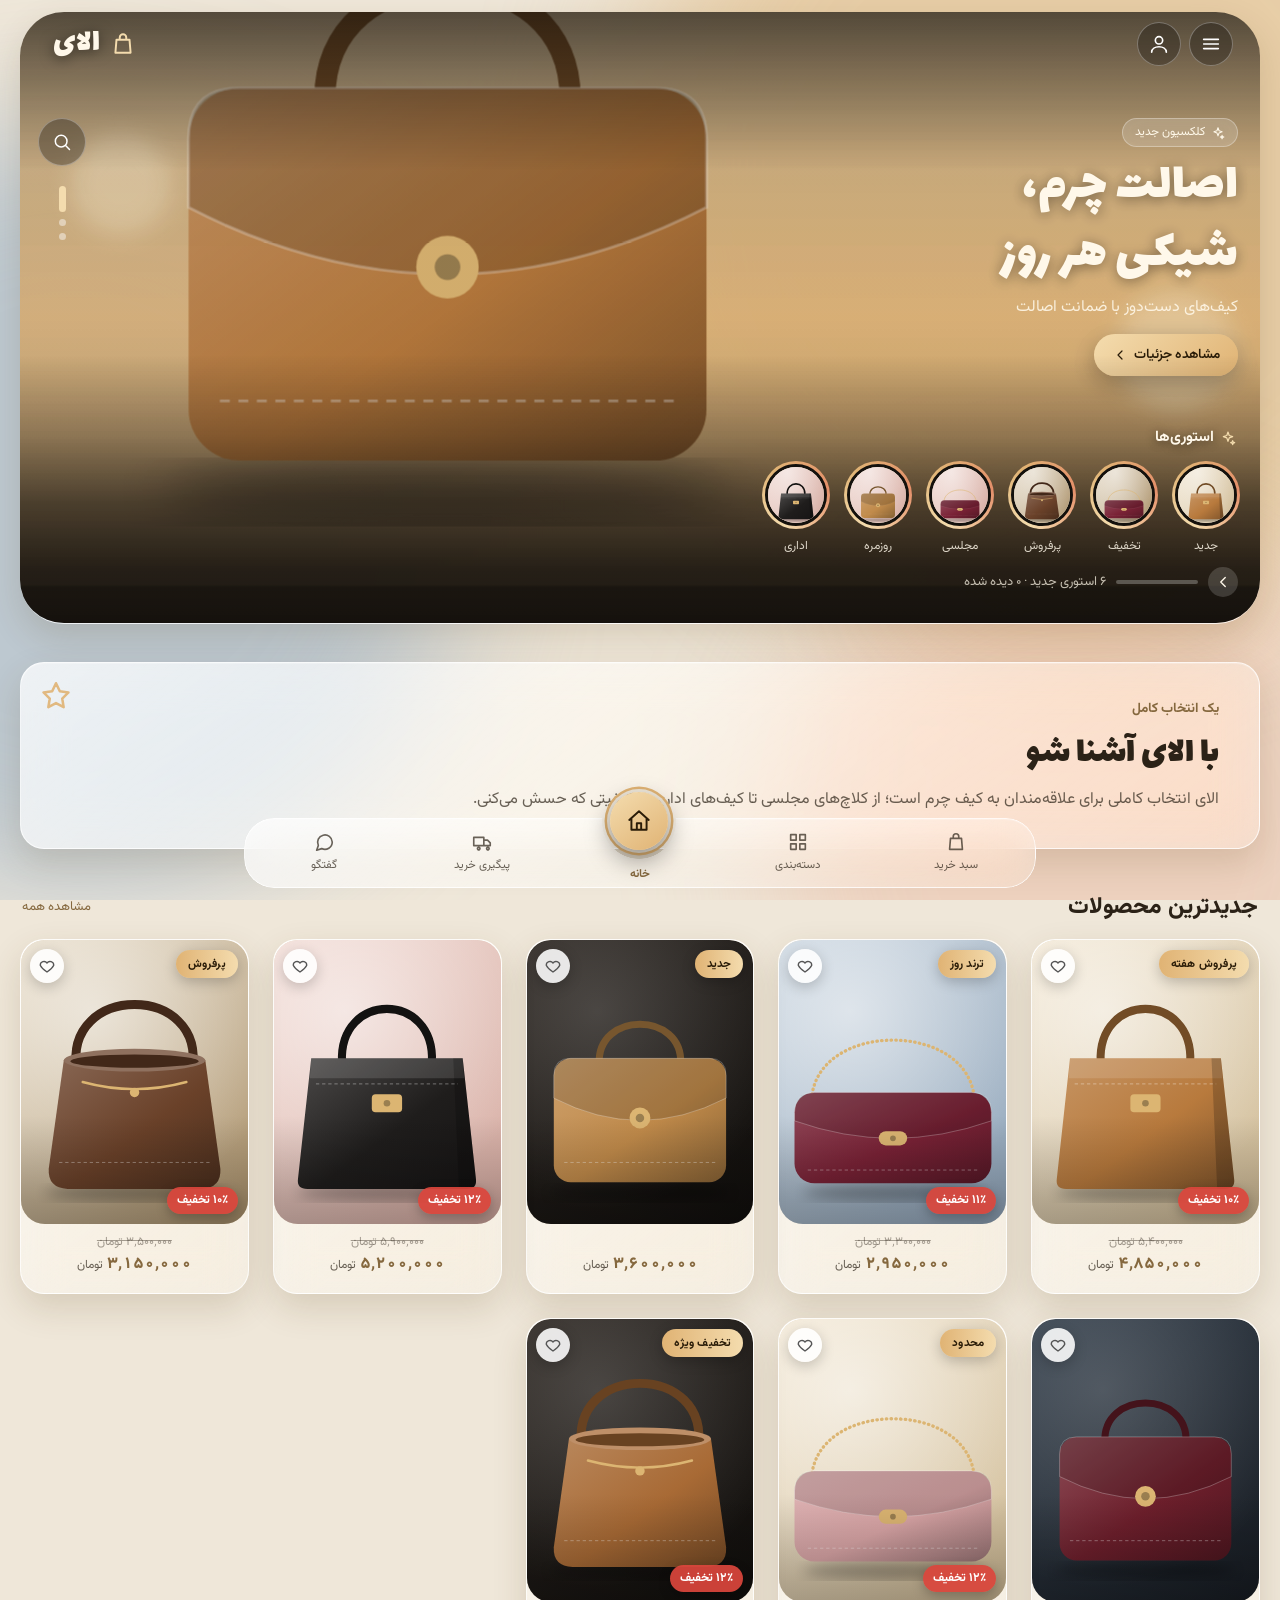
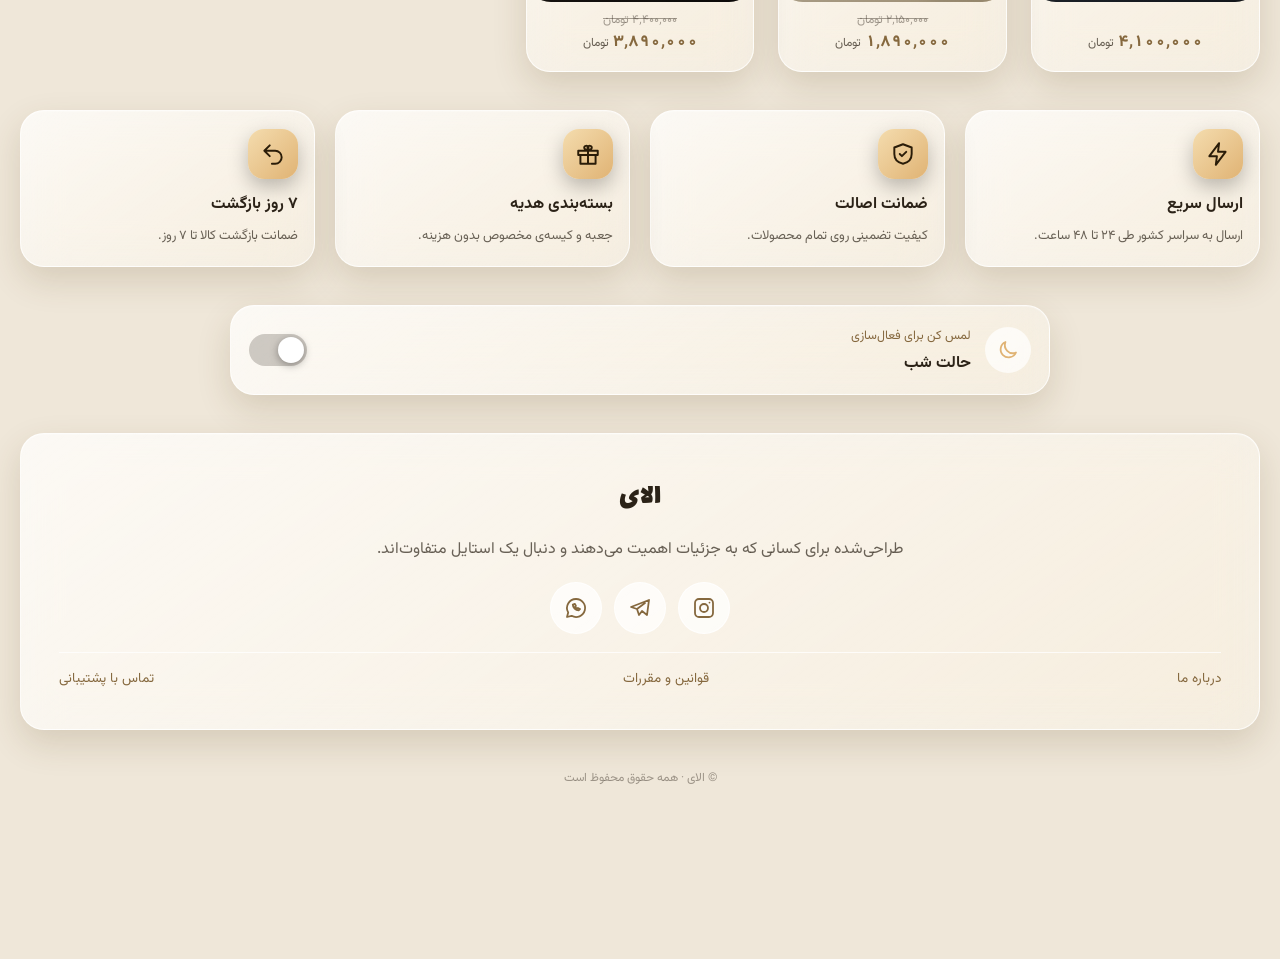
==== commit 8b44b84f: "Add files via upload" ====
--- a/index.html
+++ b/index.html
@@ -323,6 +323,25 @@
 .cmt{display:flex;justify-content:space-between;gap:10px;align-items:center;font-size:13px;padding:8px 12px;border-radius:14px;background:var(--bg2)}
 .ta{width:100%;min-height:140px;direction:ltr;font-family:ui-monospace,monospace;font-size:12px}
 .li.li-x{border-inline-start:5px solid var(--accent);background:color-mix(in srgb,var(--accent) 7%,var(--field));box-shadow:0 6px 18px rgba(0,0,0,.08)}
+
+/* ===== product card v2 ===== */
+.pc .im{aspect-ratio:4/5;border-radius:inherit}
+.pc .im::after{content:"";position:absolute;inset:auto 0 0 0;height:38%;background:linear-gradient(transparent,rgba(0,0,0,.28));pointer-events:none;opacity:.9}
+.pc .im .bd{position:absolute;top:10px;right:10px;z-index:2;border-radius:99px;padding:4px 12px;font-size:11.5px;letter-spacing:.2px;max-width:70%;box-shadow:0 4px 14px rgba(0,0,0,.22);backdrop-filter:blur(6px)}
+.pc .im .off{top:auto;right:10px;bottom:10px;z-index:2;padding:3px 10px;box-shadow:0 4px 12px rgba(0,0,0,.25)}
+.pc .rb.fav{top:9px;left:9px;right:auto;bottom:auto;z-index:2;width:34px;height:34px;background:rgba(255,255,255,.88);backdrop-filter:blur(6px);box-shadow:0 4px 14px rgba(0,0,0,.2);transition:transform .2s}
+.pc .rb.fav svg{width:18px;height:18px}.pc .rb.fav:active{transform:scale(.88)}
+.pc .sold{top:auto;bottom:10px;left:50%;transform:translateX(-50%);white-space:nowrap}
+.pc .in{align-items:center;text-align:center;gap:0;padding:11px 10px 14px}
+.pc .in .old{min-height:1.4em;line-height:1.4}
+.pc .price{font-size:16px}
+.pgn{display:flex;justify-content:center;align-items:center;gap:6px;flex-wrap:wrap;margin-top:26px;direction:rtl}
+.pgn button{min-width:40px;height:40px;padding:0 10px;border-radius:14px;display:grid;place-items:center;font-weight:700;font-size:14px;color:var(--ink);background:rgba(255,255,255,calc(var(--ga)*var(--gk)*1.2));border:1px solid rgba(255,255,255,.35);cursor:pointer;font-variant-numeric:tabular-nums;transition:transform .2s,background .2s}
+.pgn button:hover:not(:disabled){transform:translateY(-2px)}
+.pgn button.on{background:linear-gradient(135deg,var(--accent2),var(--accent));color:var(--on-accent);border-color:transparent;box-shadow:0 8px 18px rgba(0,0,0,.25)}
+.pgn button:disabled{opacity:.35;cursor:default}
+.pgn .dd{color:var(--muted);padding:0 2px}
+@media (max-width:420px){.pgn button{min-width:36px;height:36px;border-radius:12px}.pgn{gap:4px}}
 @media (prefers-reduced-motion:reduce){*,*::before,*::after{animation-duration:.01ms!important;transition-duration:.01ms!important}}
 @media (min-width:700px){body{padding-top:0}.app{padding-top:90px}}
 
@@ -606,7 +625,7 @@
  .app.home{padding-top:12px}
  .app:not(.home){max-width:920px}
  .hd{width:min(100%,1180px)}
- .nv{width:min(100%,720px)}
+ .nv{width:min(100%,820px)}
  .app .hero,.app .hero:not(.has-st){height:clamp(540px,68vh,660px);margin-left:0;margin-right:0;border-radius:44px}
  .hero .tx{width:min(48%,460px)}
  .hero h2{font-size:54px}
@@ -617,7 +636,11 @@
  .cats{grid-template-columns:repeat(3,minmax(0,1fr));gap:18px}
  .intro{padding:34px 40px}.intro h3{font-size:38px}
  .about{padding:38px}.about p{max-width:60ch}
- .night{max-width:560px;margin-inline:auto}
+ .night{max-width:820px;margin-inline:auto}
+ .app:not(.home){max-width:1180px}
+ .grid{grid-template-columns:repeat(5,minmax(0,1fr));gap:18px}
+ .app:not(.home) .grid{grid-template-columns:repeat(5,minmax(0,1fr))}
+ .pc h4{font-size:15px}
  .sec-h h3{font-size:23px}
  .sim .pc{flex-basis:180px}
  .ch{max-width:780px;margin-inline:auto;width:100%}
@@ -830,12 +853,13 @@
 function go(v){const was=cur;cur=v;if(v!=='categories'){catFilter=null;catQ=''}renderMain();setNav(was!==v);window.scrollTo({top:0})}
 
 /* ---------- views ---------- */
+let _ps=0;addEventListener('resize',()=>{const p=innerWidth>=900?10:8;if(_ps&&p!==_ps&&(cur==='home'||cur==='categories'))renderMain();_ps=p});_ps=innerWidth>=900?10:8;
 function renderMain(){const app=$('#app');app.innerHTML='';const v={home:homeView,categories:catView,cart:cartView,track:trackView,pay:payView,chat:chatView}[cur]||homeView;add(app,[v()]);app.classList.toggle('home',!!$('.hero',app));updateHd();revealInit()}
 function secHead(t,extra){return h('div',{class:'sec-h'},h('h3',{},t),extra)}
 function homeView(){const sh=S.show,A=S.about,hn=sh.hero?hero(sh.stories?storiesSec(true):null):null;return[
  hn,!hn&&sh.stories&&storiesSec(false),
  sh.intro&&h('section',{class:'intro glass'},h('span',{class:'star',html:ic('star',34)}),h('span',{class:'k'},A.kicker),h('h3',{},A.introTitle),h('p',{},A.introText)),
- sh.products&&h('section',{},secHead(S.store.productsTitle,h('button',{onclick:()=>go('categories')},'مشاهده همه')),h('div',{class:'grid'},S.products.map(pcard))),
+ sh.products&&h('section',{},secHead(S.store.productsTitle,h('button',{onclick:()=>go('categories')},'مشاهده همه')),(()=>{const sec=h('div',{});sec.append(pagedGrid(S.products,()=>sec.parentElement));return sec})()),
  sh.features&&h('section',{class:'feat'},S.features.map(f=>h('div',{class:'fc glass'},h('span',{class:'fi',html:ic(f.icon,26)}),h('b',{},f.title),h('span',{},f.text)))),
  sh.night&&h('button',{class:'night glass',onclick:toggleMode},h('span',{class:'ni',html:ic('moon',24)}),h('span',{class:'nt'},h('small',{},A.nightHint),h('b',{},A.nightTitle)),h('span',{class:'tg'+(isDark()?' on':'')})),
  sh.about&&h('section',{class:'about glass',id:'about'},h('h3',{},A.title),h('p',{},A.text),
@@ -873,12 +897,22 @@
  const io=new IntersectionObserver(es=>es.forEach(e=>{if(e.isIntersecting){e.target.classList.add('rvd');io.unobserve(e.target)}}),{rootMargin:'0px 0px -6% 0px',threshold:.08});
  els.forEach((e,i)=>{if(e.closest('.hero'))return;e.classList.add('rv');e.style.setProperty('--d',(i%2)*70+'ms');io.observe(e)})}
 function skImg(src,alt){const i=h('img',{src,alt,loading:'lazy'}),ok=()=>i.parentNode&&i.parentNode.classList.remove('sk');i.addEventListener('load',ok);i.addEventListener('error',ok);if(i.complete&&src)setTimeout(ok,0);return i}
-function pcard(p){const d=disc(p),so=qtyOf(p)<=0;return h('article',{class:'pc glass'+(so?' so':''),onclick:()=>openProduct(p.id)},p.badge?h('div',{class:'bd k-'+(p.badgeKind||'gold')},p.badge):null,
- h('div',{class:'im'+(fxOn('skeleton')?' sk':'')},skImg(p.images[0]||'',p.title),d?h('span',{class:'off'},fa(d)+'٪ تخفیف'):null,
-  so?h('span',{class:'sold'},'اتمام موجودی'):null,so?h('button',{class:'rb add nf','aria-label':'خبرم کن',html:ic('bell'),onclick:e=>{e.stopPropagation();notifyMe(p)}}):h('button',{class:'rb add','aria-label':'افزودن به سبد',html:ic('plus'),onclick:e=>{e.stopPropagation();p.colors.length>1?openProduct(p.id):(addCart(p.id,p.colors[0]?.id||'',1)!==false&&(fly(e.currentTarget,p.images[0]),toast('به سبد اضافه شد')))}}),
+function pcard(p){const d=disc(p),so=qtyOf(p)<=0;return h('article',{class:'pc glass'+(so?' so':''),title:p.title,'aria-label':p.title,onclick:()=>openProduct(p.id)},
+ h('div',{class:'im'+(fxOn('skeleton')?' sk':'')},skImg(p.images[0]||'',p.title),p.badge?h('div',{class:'bd k-'+(p.badgeKind||'gold')},p.badge):null,d?h('span',{class:'off'},fa(d)+'٪ تخفیف'):null,
+  so?h('span',{class:'sold'},'اتمام موجودی'):null,
   h('button',{class:'rb fav'+(V.wish[p.id]?' on':''),'aria-label':'علاقه‌مندی',html:ic('heart',20),onclick:e=>{e.stopPropagation();toggleWish(p.id,e.currentTarget)}})),
- h('div',{class:'in'},cdEl(p,'sm'),h('h4',{},p.title),h('div',{class:'old'},p.oldPrice>p.price?money(p.oldPrice):''),h('div',{class:'price'},fa(p.price),' ',h('small',{},S.store.currency)),
-  p.colors.length>1?h('div',{class:'sw-row'},p.colors.slice(0,6).map(c=>h('i',{style:{background:c.hex}}))):null))}
+ h('div',{class:'in'},cdEl(p,'sm'),h('div',{class:'old'},p.oldPrice>p.price?money(p.oldPrice):''),h('div',{class:'price'},fa(p.price),' ',h('small',{},S.store.currency))))}
+function pageSize(){return innerWidth>=900?10:8}
+function pgList(n,cur,tot){const a=[];const add=x=>a.push(x);if(tot<=7){for(let i=1;i<=tot;i++)add(i)}else{add(1);let s=Math.max(2,cur-1),e=Math.min(tot-1,cur+1);if(cur<=3){s=2;e=4}if(cur>=tot-2){s=tot-3;e=tot-1}if(s>2)add('…');for(let i=s;i<=e;i++)add(i);if(e<tot-1)add('…');add(tot)}return a}
+function pagedGrid(list,scrollEl){let page=1;const box=h('div',{});
+ const draw=(jump)=>{box.innerHTML='';const ps=pageSize(),tot=Math.max(1,Math.ceil(list.length/ps));if(page>tot)page=tot;
+  const g=h('div',{class:'grid'},list.slice((page-1)*ps,page*ps).map(pcard));box.append(g);
+  if(tot>1){const go2=n=>()=>{page=n;draw(true)};const bar=h('nav',{class:'pgn','aria-label':'صفحه‌بندی'});
+   bar.append(h('button',{'aria-label':'صفحه قبل',disabled:page===1,html:ic('chl',16),onclick:go2(page-1)}));
+   pgList(list.length,page,tot).forEach(x=>bar.append(x==='…'?h('span',{class:'dd'},'…'):h('button',{class:x===page?'on':'','aria-current':x===page?'page':null,onclick:go2(x)},fa(x))));
+   bar.append(h('button',{'aria-label':'صفحه بعد',disabled:page===tot,html:ic('chr',16),onclick:go2(page+1)}));box.append(bar)}
+  if(jump){const t=scrollEl&&scrollEl();t&&t.scrollIntoView({behavior:'smooth',block:'start'});revealInit()}};
+ draw();return box}
 
 /* ---------- product sheet + gallery ---------- */
 function openProduct(id){const p=prod(id);if(!p)return;let sel=p.colors[0]?.id||'',qty=1;
@@ -963,7 +997,7 @@
  draw();return[h('h2',{class:'pg-h'},'پرداخت'),box]}
 function catView(){const q=h('input',{id:'c-q',placeholder:'جستجوی کیف…',value:catQ,'aria-label':'جستجو'}),res=h('div',{});
  const draw=()=>{res.innerHTML='';const l=S.products.filter(p=>(!catFilter||p.cat===catFilter)&&(!catQ||p.title.includes(catQ)));const c=S.categories.find(x=>x.id===catFilter);
-  add(res,[secHead(c?c.name:'همه محصولات',h('span',{style:{color:'var(--muted)',fontSize:'13px'}},fa(l.length)+' محصول')),l.length?h('div',{class:'grid'},l.map(pcard)):h('div',{class:'empty glass'},I('search',40),h('div',{},'محصولی پیدا نشد'))])};
+  add(res,[secHead(c?c.name:'همه محصولات',h('span',{style:{color:'var(--muted)',fontSize:'13px'}},fa(l.length)+' محصول')),l.length?pagedGrid(l,()=>res):h('div',{class:'empty glass'},I('search',40),h('div',{},'محصولی پیدا نشد'))])};
  q.addEventListener('input',()=>{catQ=q.value.trim();draw()});draw();
  return[h('h2',{class:'pg-h'},'دسته‌بندی‌ها'),h('div',{class:'search glass'},I('search',20),q),
   h('div',{class:'cats'},S.categories.map(c=>h('button',{class:'cat'+(catFilter===c.id?' on':''),onclick:e=>{catFilter=catFilter===c.id?null:c.id;e.currentTarget.parentNode.querySelectorAll('.cat').forEach(x=>x.classList.remove('on'));if(catFilter)e.currentTarget.classList.add('on');draw()}},h('img',{src:c.img,alt:''}),h('b',{},c.name)))),res]}
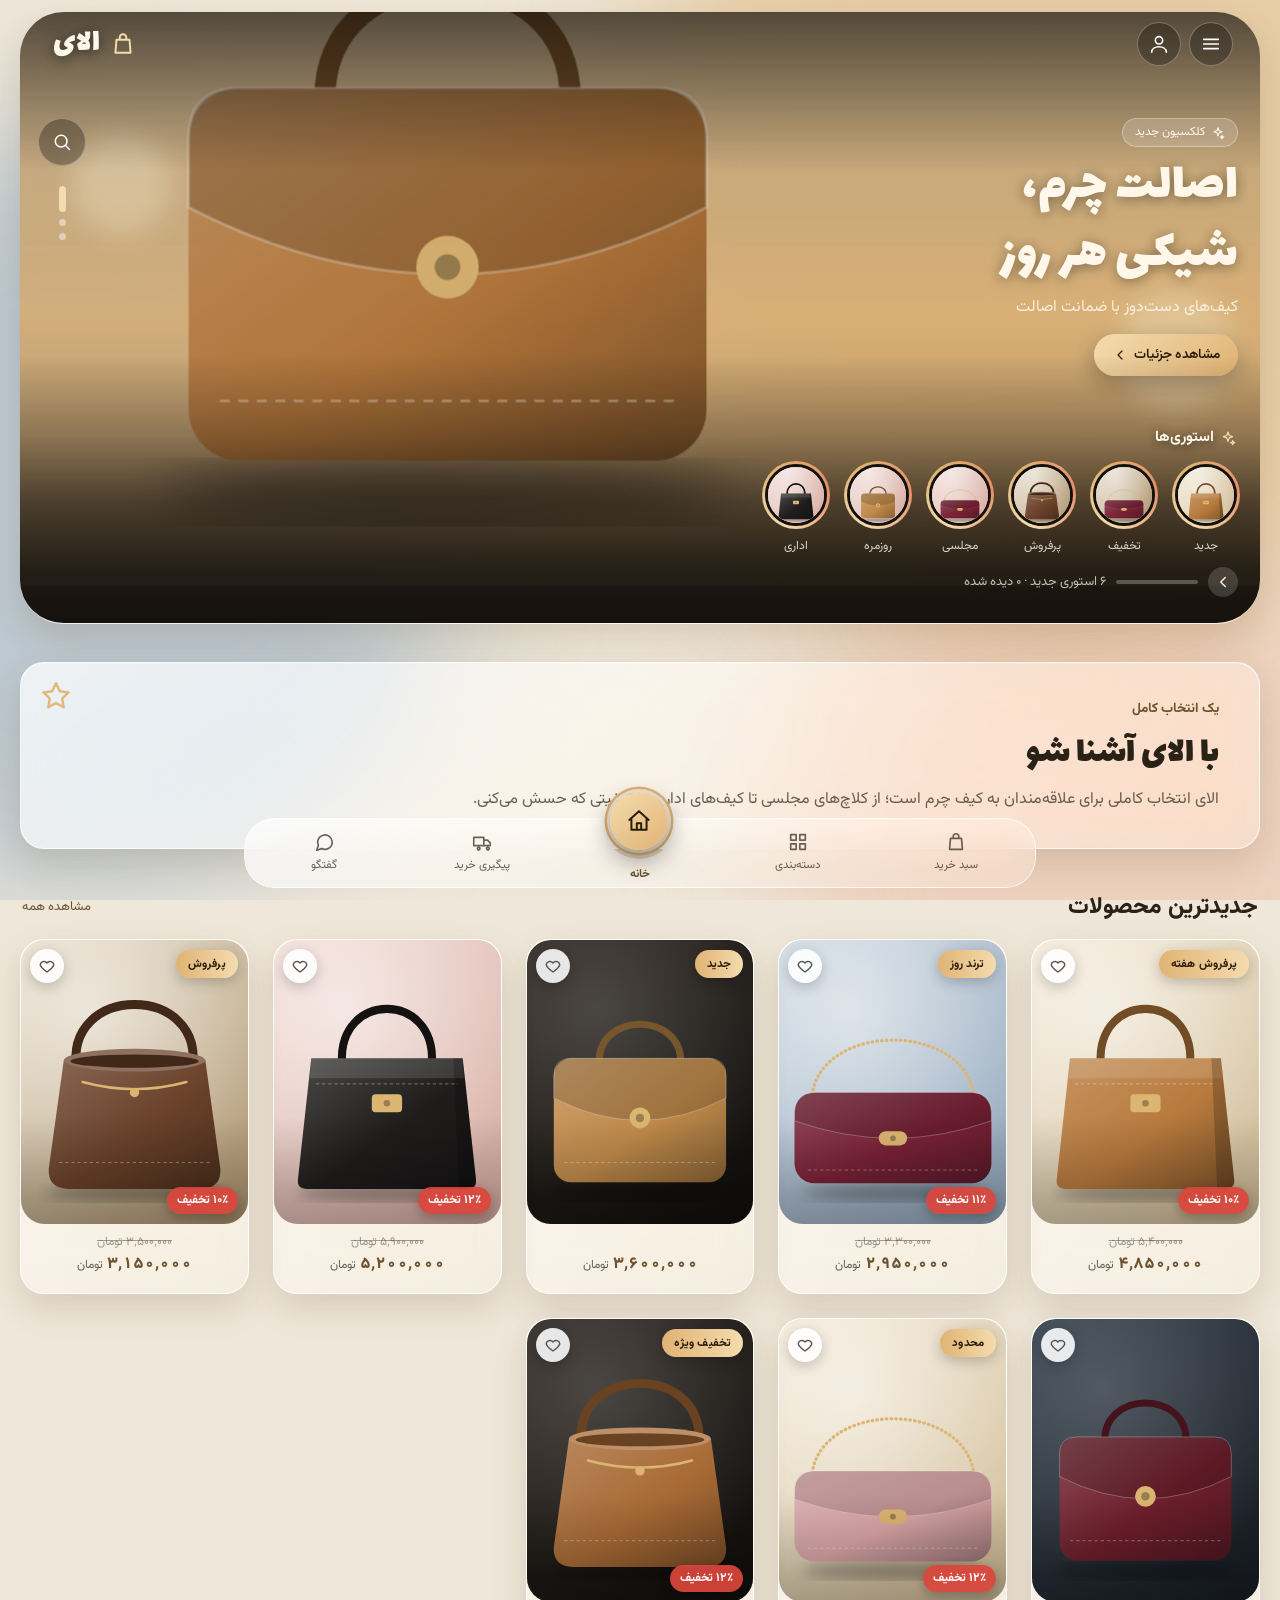
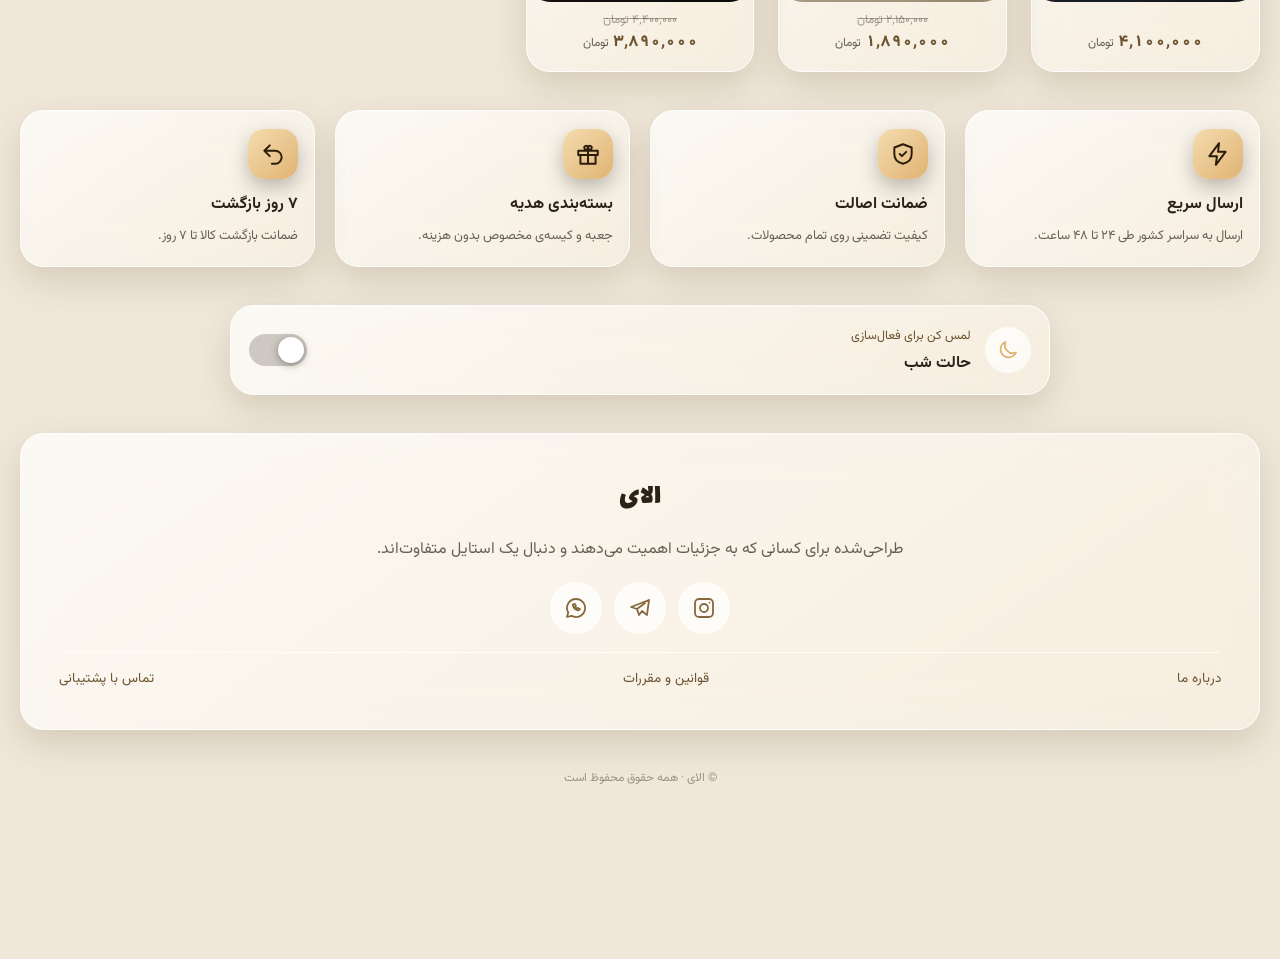
==== commit 285be3a8: "Add files via upload" ====
--- a/index.html
+++ b/index.html
@@ -342,6 +342,11 @@
 .pgn button:disabled{opacity:.35;cursor:default}
 .pgn .dd{color:var(--muted);padding:0 2px}
 @media (max-width:420px){.pgn button{min-width:36px;height:36px;border-radius:12px}.pgn{gap:4px}}
+
+/* readable accent text on light theme */
+:root:not([data-theme="dark"]){--ink2:color-mix(in srgb,var(--accent) 36%,#2a1c08)}
+:root:not([data-theme="dark"]) .sho .p,:root:not([data-theme="dark"]) .cl-t span,:root:not([data-theme="dark"]) .big,:root:not([data-theme="dark"]) .btn.add,:root:not([data-theme="dark"]) .bn-a button,:root:not([data-theme="dark"]) .chm .chb b,:root:not([data-theme="dark"]) .rq b,:root:not([data-theme="dark"]) .sync[data-k=busy],:root:not([data-theme="dark"]) .sync[data-k=wait],:root:not([data-theme="dark"]) .price,:root:not([data-theme="dark"]) .pill,:root:not([data-theme="dark"]) .intro .k,:root:not([data-theme="dark"]) .night .nt small,:root:not([data-theme="dark"]) .sec-h a,:root:not([data-theme="dark"]) .sec-h button,:root:not([data-theme="dark"]) .links,:root:not([data-theme="dark"]) .tot .g,:root:not([data-theme="dark"]) .nv-b.on,:root:not([data-theme="dark"]) .nv-lab{color:var(--ink2)}
+:root:not([data-theme="dark"]) .sho .p{font-size:13.5px}
 @media (prefers-reduced-motion:reduce){*,*::before,*::after{animation-duration:.01ms!important;transition-duration:.01ms!important}}
 @media (min-width:700px){body{padding-top:0}.app{padding-top:90px}}
 
@@ -767,7 +772,8 @@
 let saveT=0,saveNote=true;
 function persist(){clearTimeout(saveT);saveT=setTimeout(async()=>{try{const d=await idb();d.transaction('kv','readwrite').objectStore('kv').put(JSON.parse(JSON.stringify(S)),'state')}catch(e){if(saveNote){saveNote=false;toast('ذخیره‌سازی مرورگر در دسترس نیست؛ تغییرات فقط تا بستن صفحه می‌مانند.')}}},350)}
 let HAD_CACHE=false;
-function fixup(s){delete s.adminOpen;s.fx=Object.assign({reveal:true,skeleton:true,lift:true,haptic:true,fly:true},s.fx||{});s.store.logoH=s.store.logoH||52;s.orders=s.orders||[];s.users=s.users||[];s.admin=s.admin||{pass:'1234'};s.coupons=Array.isArray(s.coupons)?s.coupons:[];s.ship=Object.assign({phone:'',courierText:'هماهنگی ارسال با ادمین فروشگاه',methods:[{id:'post',title:'پست',price:60000,desc:'ارسال با پست معمولی (۵ تا ۱۰ روز کاری)',on:true},{id:'express',title:'پست پیشتاز',price:90000,desc:'ارسال سریع‌تر (۲ تا ۴ روز کاری)',on:true},{id:'courier',title:'پیک / اسنپ',price:0,desc:'هزینه طبق تعرفه، هماهنگی با ادمین فروشگاه',on:true,courier:true}]},s.ship||{});s.draw=Object.assign({enabled:false,id:uid(),rev:0,title:'قرعه‌کشی ویژه مشتریان',text:'با ثبت‌نام و خرید از فروشگاه در قرعه‌کشی شرکت کنید و برنده جایزه شوید.',prize:'',date:'',btn:'ثبت در قرعه‌کشی',cancel:'فعلاً نه',winners:1,result:[]},s.draw||{});
+function nmFix(o,d){d=d||0;if(d>12||!o||typeof o!=='object')return;for(const k in o){const v=o[k];if(typeof v==='string'){if(v.length<400&&!/^(data|blob|http)/.test(v)&&/کیف[\u200c ]?آرا/.test(v))o[k]=v.replace(/کیف[\u200c ]?آرا/g,'الای')}else if(v&&typeof v==='object')nmFix(v,d+1)}}
+function fixup(s){nmFix(s);delete s.adminOpen;s.fx=Object.assign({reveal:true,skeleton:true,lift:true,haptic:true,fly:true},s.fx||{});s.store.logoH=s.store.logoH||52;s.orders=s.orders||[];s.users=s.users||[];s.admin=s.admin||{pass:'1234'};s.coupons=Array.isArray(s.coupons)?s.coupons:[];s.ship=Object.assign({phone:'',courierText:'هماهنگی ارسال با ادمین فروشگاه',methods:[{id:'post',title:'پست',price:60000,desc:'ارسال با پست معمولی (۵ تا ۱۰ روز کاری)',on:true},{id:'express',title:'پست پیشتاز',price:90000,desc:'ارسال سریع‌تر (۲ تا ۴ روز کاری)',on:true},{id:'courier',title:'پیک / اسنپ',price:0,desc:'هزینه طبق تعرفه، هماهنگی با ادمین فروشگاه',on:true,courier:true}]},s.ship||{});s.draw=Object.assign({enabled:false,id:uid(),rev:0,title:'قرعه‌کشی ویژه مشتریان',text:'با ثبت‌نام و خرید از فروشگاه در قرعه‌کشی شرکت کنید و برنده جایزه شوید.',prize:'',date:'',btn:'ثبت در قرعه‌کشی',cancel:'فعلاً نه',winners:1,result:[]},s.draw||{});
  if(!s.navChat){s.navChat=1;if(Array.isArray(s.nav)&&!s.nav.some(n=>n.view==='chat')){const i=s.nav.findIndex(n=>n.view==='pay');if(i>=0)s.nav[i]={id:s.nav[i].id,label:'گفتگو',icon:'comment',view:'chat'}}}
  return s}
 async function loadState(){let s=await dbGet();HAD_CACHE=!!(s&&s.v===1);if(!s||s.v!==1)s=seed();if(s.mv!==2){s.theme.mode='light';s.mv=2}fixup(s);S=s;persist()}
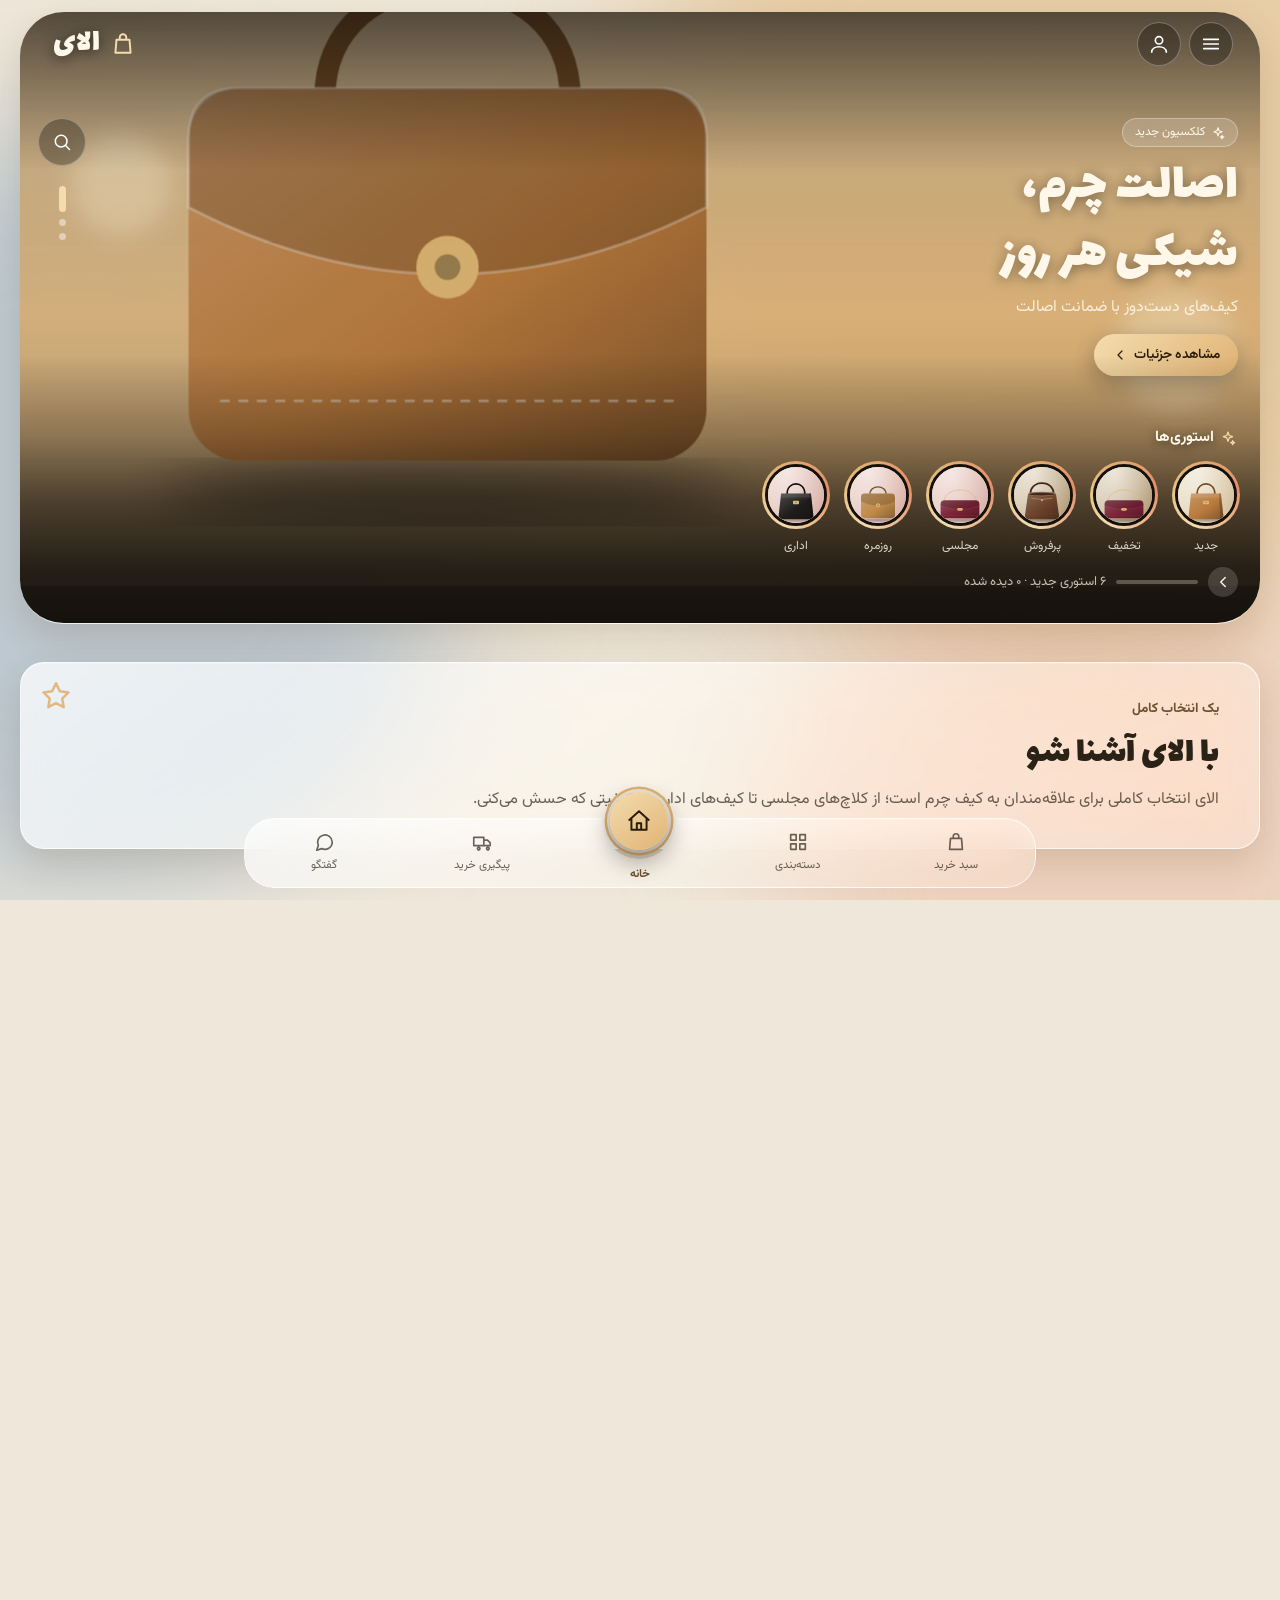
==== commit 2dc48088: "Add files via upload" ====
--- a/index.html
+++ b/index.html
@@ -3,7 +3,8 @@
 <head>
 <meta charset="utf-8">
 <meta name="viewport" content="width=device-width,initial-scale=1,viewport-fit=cover,interactive-widget=resizes-content">
-<title>الای | فروشگاه کیف</title>
+<title>ال آی | فروشگاه کیف</title>
+<link id="fav" rel="icon" type="image/png" href="[data-uri]"><link id="fav2" rel="apple-touch-icon" href="[data-uri]">
 <meta name="theme-color" content="#0e0c0a">
 <link rel="preconnect" href="https://fonts.googleapis.com"><link rel="preconnect" href="https://fonts.gstatic.com" crossorigin>
 <link rel="stylesheet" href="https://fonts.googleapis.com/css2?family=Lalezar&family=Vazirmatn:wght@300;400;500;600;700;800&display=swap">
@@ -347,6 +348,24 @@
 :root:not([data-theme="dark"]){--ink2:color-mix(in srgb,var(--accent) 36%,#2a1c08)}
 :root:not([data-theme="dark"]) .sho .p,:root:not([data-theme="dark"]) .cl-t span,:root:not([data-theme="dark"]) .big,:root:not([data-theme="dark"]) .btn.add,:root:not([data-theme="dark"]) .bn-a button,:root:not([data-theme="dark"]) .chm .chb b,:root:not([data-theme="dark"]) .rq b,:root:not([data-theme="dark"]) .sync[data-k=busy],:root:not([data-theme="dark"]) .sync[data-k=wait],:root:not([data-theme="dark"]) .price,:root:not([data-theme="dark"]) .pill,:root:not([data-theme="dark"]) .intro .k,:root:not([data-theme="dark"]) .night .nt small,:root:not([data-theme="dark"]) .sec-h a,:root:not([data-theme="dark"]) .sec-h button,:root:not([data-theme="dark"]) .links,:root:not([data-theme="dark"]) .tot .g,:root:not([data-theme="dark"]) .nv-b.on,:root:not([data-theme="dark"]) .nv-lab{color:var(--ink2)}
 :root:not([data-theme="dark"]) .sho .p{font-size:13.5px}
+
+/* top notification card (about / rules) */
+.tc-ov{position:fixed;inset:0;z-index:300;background:rgba(20,14,8,.45);backdrop-filter:blur(3px);opacity:0;transition:opacity .3s}
+.tc-ov.in{opacity:1}
+.tc{position:absolute;top:max(12px,env(safe-area-inset-top,0px));left:50%;width:min(600px,calc(100% - 24px));max-height:calc(100dvh - 36px);display:flex;flex-direction:column;border-radius:28px;overflow:hidden;transform:translate(-50%,-125%);transition:transform .45s cubic-bezier(.2,.9,.25,1.05);box-shadow:0 24px 60px rgba(0,0,0,.35);touch-action:pan-y}
+.tc.glass{background:var(--sheet,rgba(255,251,244,.97));backdrop-filter:blur(18px)}
+.tc-ov.in .tc{transform:translate(-50%,0)}
+.tc-im{flex:none;height:min(34vh,230px);position:relative;background:var(--bg2)}
+.tc-im img{width:100%;height:100%;object-fit:cover;display:block}
+.tc-im::after{content:"";position:absolute;inset:auto 0 0 0;height:40%;background:linear-gradient(transparent,rgba(0,0,0,.25))}
+.tc-h{display:flex;align-items:center;gap:10px;padding:16px 18px 6px}
+.tc-h b{flex:1;font-size:19px;line-height:1.5}
+.tc-ic{width:34px;height:34px;border-radius:12px;display:grid;place-items:center;background:linear-gradient(135deg,var(--accent2),var(--accent));color:var(--on-accent);flex:none}
+.tc-x{width:36px;height:36px;border-radius:50%;display:grid;place-items:center;background:rgba(0,0,0,.07);color:var(--fg)}
+.tc-b{padding:6px 20px 8px;overflow:auto;-webkit-overflow-scrolling:touch}
+.tc-b p{margin:0;line-height:2;white-space:pre-line;color:var(--fg)}
+.tc-ok{margin:10px 18px 18px;align-self:stretch;justify-content:center}
+.tc-grab{width:44px;height:5px;border-radius:9px;background:rgba(0,0,0,.18);margin:0 auto 12px;flex:none}
 @media (prefers-reduced-motion:reduce){*,*::before,*::after{animation-duration:.01ms!important;transition-duration:.01ms!important}}
 @media (min-width:700px){body{padding-top:0}.app{padding-top:90px}}
 
@@ -760,7 +779,7 @@
   about:{kicker:'یک انتخاب کامل',introTitle:'با الای آشنا شو',introText:'الای انتخاب کاملی برای علاقه‌مندان به کیف چرم است؛ از کلاچ‌های مجلسی تا کیف‌های اداری، با کیفیتی که حسش می‌کنی.',
     title:'الای',text:'طراحی‌شده برای کسانی که به جزئیات اهمیت می‌دهند و دنبال یک استایل متفاوت‌اند.',nightTitle:'حالت شب',nightHint:'لمس کن برای فعال‌سازی'},
   socials:[{id:uid(),icon:'instagram',name:'اینستاگرام',url:'https://instagram.com'},{id:uid(),icon:'telegram',name:'تلگرام',url:'https://t.me'},{id:uid(),icon:'whatsapp',name:'واتساپ',url:'https://wa.me/'}],
-  links:[{id:uid(),label:'درباره ما',target:'about'},{id:uid(),label:'قوانین و مقررات',target:'url:https://example.com'},{id:uid(),label:'تماس با پشتیبانی',target:'contact'}],
+  links:[{id:uid(),label:'درباره ما',target:'page:about'},{id:uid(),label:'قوانین و مقررات',target:'page:rules'},{id:uid(),label:'تماس با پشتیبانی',target:'call'}],
   nav:[{id:'n1',label:'سبد خرید',icon:'bag',view:'cart'},{id:'n2',label:'دسته‌بندی',icon:'grid',view:'categories'},{id:'n3',label:'خانه',icon:'home',view:'home'},{id:'n4',label:'پیگیری خرید',icon:'truck',view:'track'},{id:'n5',label:'گفتگو',icon:'comment',view:'chat'}],
   pay:{card:'6037-9917-0000-0000',owner:'به نام فروشگاه الای',bank:'بانک ملی',note:'پس از واریز، شماره پیگیری را ثبت کنید.',gateway:''},
   orders:[],users:[],admin:{pass:'1234'}}}
@@ -773,7 +792,25 @@
 function persist(){clearTimeout(saveT);saveT=setTimeout(async()=>{try{const d=await idb();d.transaction('kv','readwrite').objectStore('kv').put(JSON.parse(JSON.stringify(S)),'state')}catch(e){if(saveNote){saveNote=false;toast('ذخیره‌سازی مرورگر در دسترس نیست؛ تغییرات فقط تا بستن صفحه می‌مانند.')}}},350)}
 let HAD_CACHE=false;
 function nmFix(o,d){d=d||0;if(d>12||!o||typeof o!=='object')return;for(const k in o){const v=o[k];if(typeof v==='string'){if(v.length<400&&!/^(data|blob|http)/.test(v)&&/کیف[\u200c ]?آرا/.test(v))o[k]=v.replace(/کیف[\u200c ]?آرا/g,'الای')}else if(v&&typeof v==='object')nmFix(v,d+1)}}
-function fixup(s){nmFix(s);delete s.adminOpen;s.fx=Object.assign({reveal:true,skeleton:true,lift:true,haptic:true,fly:true},s.fx||{});s.store.logoH=s.store.logoH||52;s.orders=s.orders||[];s.users=s.users||[];s.admin=s.admin||{pass:'1234'};s.coupons=Array.isArray(s.coupons)?s.coupons:[];s.ship=Object.assign({phone:'',courierText:'هماهنگی ارسال با ادمین فروشگاه',methods:[{id:'post',title:'پست',price:60000,desc:'ارسال با پست معمولی (۵ تا ۱۰ روز کاری)',on:true},{id:'express',title:'پست پیشتاز',price:90000,desc:'ارسال سریع‌تر (۲ تا ۴ روز کاری)',on:true},{id:'courier',title:'پیک / اسنپ',price:0,desc:'هزینه طبق تعرفه، هماهنگی با ادمین فروشگاه',on:true,courier:true}]},s.ship||{});s.draw=Object.assign({enabled:false,id:uid(),rev:0,title:'قرعه‌کشی ویژه مشتریان',text:'با ثبت‌نام و خرید از فروشگاه در قرعه‌کشی شرکت کنید و برنده جایزه شوید.',prize:'',date:'',btn:'ثبت در قرعه‌کشی',cancel:'فعلاً نه',winners:1,result:[]},s.draw||{});
+const DEF_FAV=document.getElementById('fav')?document.getElementById('fav').href:'';
+function applyFav(){try{const u=(S&&S.store&&S.store.favicon)||DEF_FAV;['fav','fav2'].forEach(id=>{const e=document.getElementById(id);if(e&&e.getAttribute('href')!==u)e.setAttribute('href',u)})}catch(e){}}
+const stExpired=s=>(+s.life>0)&&Date.now()>(+s.created||0)+(+s.life)*3600000;
+function purgeSt(st){if(!st||!Array.isArray(st.stories))return false;const n=st.stories.length;st.stories=st.stories.filter(s=>!stExpired(s));return st.stories.length!==n}
+function stLeft(s){if(!(+s.life>0))return'بدون انقضا؛ خودکار حذف نمی‌شود';const ms=(+s.created||0)+(+s.life)*3600000-Date.now();if(ms<=0)return'منقضی شده؛ با انتشار بعدی حذف می‌شود';const m=Math.ceil(ms/60000);if(m<60)return'باقی‌مانده: '+fa(m)+' دقیقه';const h2=Math.floor(m/60);if(h2<48)return'باقی‌مانده: '+fa(h2)+' ساعت';return'باقی‌مانده: '+fa(Math.floor(h2/24))+' روز'}
+const DEF_PAGES=()=>[{id:'about',title:'درباره ما',img:'',text:'الای یک فروشگاه تخصصی کیف‌های دست‌دوز و اصیل است. ما با دقت در جزئیات، چرم مرغوب و دوخت ماندگار، کیف‌هایی می‌سازیم و انتخاب می‌کنیم که هم شیک باشند و هم سال‌ها همراه شما بمانند.\n\nهدف ما این است که خرید برای شما ساده، مطمئن و دلپذیر باشد؛ از انتخاب محصول تا رسیدن بسته به دست شما. برای هر سؤالی از طریق بخش «تماس با پشتیبانی» در کنارتان هستیم.'},{id:'rules',title:'قوانین و مقررات',img:'',text:'۱. قیمت‌ها به تومان است و در لحظه ثبت سفارش، ملاک محاسبه قرار می‌گیرد.\n\n۲. سفارش پس از پرداخت و تایید، آماده‌سازی و ارسال می‌شود. زمان تحویل بسته به روش ارسال انتخابی متفاوت است.\n\n۳. در صورت مغایرت کالا با سفارش یا وجود ایراد ساخت، تا ۷ روز پس از تحویل می‌توانید درخواست مرجوعی بدهید. کالا باید استفاده‌نشده و با بسته‌بندی اصلی باشد.\n\n۴. اطلاعات شما (نام، شماره تماس و نشانی) فقط برای ثبت و ارسال سفارش استفاده می‌شود و در اختیار شخص ثالث قرار نمی‌گیرد.\n\n۵. ثبت سفارش به معنی پذیرش این قوانین است. متن این صفحه ممکن است به‌روزرسانی شود.'}];
+function openPage(id){const p=(S.pages||[]).find(x=>x.id===id)||(S.pages||[])[0];if(!p)return;let done=false,y0=0;
+ const body=h('div',{class:'tc-b'},h('p',{},p.text||'')),
+  card=h('div',{class:'tc glass',role:'dialog','aria-label':p.title},p.img?h('div',{class:'tc-im'},h('img',{src:p.img,alt:p.title})):null,
+   h('div',{class:'tc-h'},h('span',{class:'tc-ic',html:ic(id==='rules'?'shield':'info',18)}),h('b',{},p.title),h('button',{class:'tc-x','aria-label':'بستن',html:ic('close',18),onclick:()=>cl()})),
+   body,h('button',{class:'btn tc-ok',onclick:()=>cl()},'متوجه شدم')),
+  ov=h('div',{class:'tc-ov',onclick:e=>{if(e.target===ov)cl()}},card);
+ function cl(){if(done)return;done=true;ov.classList.remove('in');setTimeout(()=>{ov.remove();const k=stack.indexOf(o);if(k>-1)stack.splice(k,1);if(!stack.length&&!$('.sv,.lb,.adm'))document.body.classList.remove('lock')},420)}
+ const o={ov,close:cl};stack.push(o);document.body.append(ov);document.body.classList.add('lock');
+ card.addEventListener('touchstart',e=>{y0=e.touches[0].clientY},{passive:true});
+ card.addEventListener('touchend',e=>{if(y0-e.changedTouches[0].clientY>70&&body.scrollTop<=0||y0-e.changedTouches[0].clientY>70&&body.scrollHeight<=body.clientHeight)cl()},{passive:true});
+ requestAnimationFrame(()=>requestAnimationFrame(()=>ov.classList.add('in')))}
+function callSupport(){const n=normNum(S.store.phone);if(!n){toast('شماره پشتیبانی هنوز ثبت نشده');return}location.href='tel:'+n}
+function fixup(s){nmFix(s);if(!Array.isArray(s.pages)||!s.pages.length)s.pages=DEF_PAGES();(s.links||[]).forEach(l=>{if(l.target==='about')l.target='page:about';else if(/^url:https?:\/\/example\.com\/?$/.test(l.target||'')&&/قوانین/.test(l.label||''))l.target='page:rules';else if(l.target==='contact')l.target='call'});(s.stories||[]).forEach(x=>{if(!x.created)x.created=Date.now();if(x.life==null)x.life=0});purgeSt(s);delete s.adminOpen;s.fx=Object.assign({reveal:true,skeleton:true,lift:true,haptic:true,fly:true},s.fx||{});s.store.logoH=s.store.logoH||52;s.orders=s.orders||[];s.users=s.users||[];s.admin=s.admin||{pass:'1234'};s.coupons=Array.isArray(s.coupons)?s.coupons:[];s.ship=Object.assign({phone:'',courierText:'هماهنگی ارسال با ادمین فروشگاه',methods:[{id:'post',title:'پست',price:60000,desc:'ارسال با پست معمولی (۵ تا ۱۰ روز کاری)',on:true},{id:'express',title:'پست پیشتاز',price:90000,desc:'ارسال سریع‌تر (۲ تا ۴ روز کاری)',on:true},{id:'courier',title:'پیک / اسنپ',price:0,desc:'هزینه طبق تعرفه، هماهنگی با ادمین فروشگاه',on:true,courier:true}]},s.ship||{});s.draw=Object.assign({enabled:false,id:uid(),rev:0,title:'قرعه‌کشی ویژه مشتریان',text:'با ثبت‌نام و خرید از فروشگاه در قرعه‌کشی شرکت کنید و برنده جایزه شوید.',prize:'',date:'',btn:'ثبت در قرعه‌کشی',cancel:'فعلاً نه',winners:1,result:[]},s.draw||{});
  if(!s.navChat){s.navChat=1;if(Array.isArray(s.nav)&&!s.nav.some(n=>n.view==='chat')){const i=s.nav.findIndex(n=>n.view==='pay');if(i>=0)s.nav[i]={id:s.nav[i].id,label:'گفتگو',icon:'comment',view:'chat'}}}
  return s}
 async function loadState(){let s=await dbGet();HAD_CACHE=!!(s&&s.v===1);if(!s||s.v!==1)s=seed();if(s.mv!==2){s.theme.mode='light';s.mv=2}fixup(s);S=s;persist()}
@@ -837,7 +874,7 @@
 const avEl=(u,cls)=>h('span',{class:'av'+(cls?' '+cls:'')},u&&u.avatar?h('img',{src:u.avatar,alt:''}):(u?uInit(u):I('user',24)));
 function openUrl(u){const a=h('a',{href:u,target:'_blank',rel:'noopener'});document.body.append(a);a.click();a.remove()}
 function runTarget(t){if(!t)return;
- if(t.startsWith('view:'))return go(t.slice(5));if(t==='about'){go('home');setTimeout(()=>{const e=$('#about');e&&e.scrollIntoView({behavior:'smooth',block:'center'})},120);return}
+ if(t.startsWith('page:'))return openPage(t.slice(5));if(t==='call'||t==='contact')return callSupport();if(t.startsWith('view:'))return go(t.slice(5));if(t==='about'){go('home');setTimeout(()=>{const e=$('#about');e&&e.scrollIntoView({behavior:'smooth',block:'center'})},120);return}
  if(t==='contact')return openContact();if(t.startsWith('url:'))return openUrl(t.slice(4));if(t.startsWith('product:'))return openProduct(t.slice(8));if(t==='login')return openAuth()}
 const ago=ts=>{const m=Math.round((Date.now()-ts)/6e4);return m<1?'همین الان':m<60?fa(m)+' دقیقه پیش':m<1440?fa(Math.round(m/60))+' ساعت پیش':fa(Math.round(m/1440))+' روز پیش'};
 const normNum=s=>String(s||'').replace(/[۰-۹]/g,d=>'۰۱۲۳۴۵۶۷۸۹'.indexOf(d)).replace(/[٠-٩]/g,d=>'٠١٢٣٤٥٦٧٨٩'.indexOf(d)).replace(/\D/g,'');
@@ -860,7 +897,8 @@
 
 /* ---------- views ---------- */
 let _ps=0;addEventListener('resize',()=>{const p=innerWidth>=900?10:8;if(_ps&&p!==_ps&&(cur==='home'||cur==='categories'))renderMain();_ps=p});_ps=innerWidth>=900?10:8;
-function renderMain(){const app=$('#app');app.innerHTML='';const v={home:homeView,categories:catView,cart:cartView,track:trackView,pay:payView,chat:chatView}[cur]||homeView;add(app,[v()]);app.classList.toggle('home',!!$('.hero',app));updateHd();revealInit()}
+setInterval(()=>{try{if(purgeSt(S)){refreshStories();}}catch(e){}},60000);
+function renderMain(){applyFav();const app=$('#app');app.innerHTML='';const v={home:homeView,categories:catView,cart:cartView,track:trackView,pay:payView,chat:chatView}[cur]||homeView;add(app,[v()]);app.classList.toggle('home',!!$('.hero',app));updateHd();revealInit()}
 function secHead(t,extra){return h('div',{class:'sec-h'},h('h3',{},t),extra)}
 function homeView(){const sh=S.show,A=S.about,hn=sh.hero?hero(sh.stories?storiesSec(true):null):null;return[
  hn,!hn&&sh.stories&&storiesSec(false),
@@ -1235,7 +1273,7 @@
  inp.addEventListener('input',draw);draw();
  close=openModal(h('div',{class:'sh',style:{minHeight:'70vh'}},h('div',{class:'grab'}),h('div',{class:'search glass'},I('search',20),inp),h('div',{style:{height:'14px'}}),res),'b');setTimeout(()=>inp.focus(),150)}
 /* ---------- boot ---------- */
-let rT=0;function refreshStore(){clearTimeout(rT);rT=setTimeout(()=>{applyTheme();renderHeader();buildNav();renderMain();setNav(false);drawBanner()},120)}
+let rT=0;function refreshStore(){clearTimeout(rT);rT=setTimeout(()=>{applyTheme();applyFav();renderHeader();buildNav();renderMain();setNav(false);drawBanner()},120)}
 async function boot(){await loadState();const rp=sbPull(HAD_CACHE?4000:6000).then(r=>{if(applyRemote(r)&&HAD_CACHE)refreshStore()}).catch(()=>{});if(!HAD_CACHE)await rp;retryOrders();try{const n=document.getElementById('sp-name');if(n){n.textContent=S.store.name||n.textContent;}}catch(e){}applyTheme();renderHeader();buildNav();renderMain();drawBanner();loadStock(true);requestAnimationFrame(()=>setNav(false));document.fonts&&document.fonts.ready.then(()=>setNav(false));
  let hs='';try{hs=location.hash}catch(e){}if(hs==='#admin'||window.OPEN_ADMIN)openAdminLogin();hideSplash()}
 function hideSplash(){const sp=document.getElementById('splash');if(!sp)return;const w=Math.max(0,1500-performance.now());setTimeout(()=>{sp.classList.add('out');setTimeout(()=>sp.remove(),700)},w)}
@@ -1344,7 +1382,7 @@
 const card=(t,...k)=>h('section',{class:'ac glass'},t?h('h3',{},t):null,...k);
 const g2=(...k)=>h('div',{class:'g2'},...k);
 const ICON_OPTS=Object.keys(ICONS).map(k=>[k,k]);
-const TARGETS=()=>[['view:home','صفحه اصلی'],['view:categories','دسته‌بندی'],['view:cart','سبد خرید'],['view:track','پیگیری سفارش'],['view:pay','پرداخت'],['view:chat','گفتگوی همگانی'],['about','درباره فروشگاه'],['contact','تماس با ما'],['login','ورود / ثبت‌نام'],...S.products.map(p=>['product:'+p.id,'محصول: '+p.title])];
+const TARGETS=()=>[['view:home','صفحه اصلی'],['view:categories','دسته‌بندی'],['view:cart','سبد خرید'],['view:track','پیگیری سفارش'],['view:pay','پرداخت'],['view:chat','گفتگوی همگانی'],['call','تماس تلفنی مستقیم با پشتیبانی'],['contact','کارت اطلاعات تماس'],['about','رفتن به کارت «درباره» صفحه اصلی'],...(S.pages||[]).map(p=>['page:'+p.id,'صفحه: '+p.title]),['login','ورود / ثبت‌نام'],...S.products.map(p=>['product:'+p.id,'محصول: '+p.title])];
 function targetF(o,k){const opts=TARGETS(),isUrl=String(o[k]||'').startsWith('url:');const s=pick(o,k,[...opts,['url:','آدرس اینترنتی…']]);if(isUrl)s.value='url:';
  const u=h('input',{class:'in',placeholder:'https://…',style:{direction:'ltr',display:isUrl?'':'none'},value:isUrl?o[k].slice(4):''});
  s.addEventListener('change',()=>{u.style.display=s.value==='url:'?'':'none';if(s.value==='url:')o[k]='url:'+u.value;commit()});u.addEventListener('input',()=>{o[k]='url:'+u.value;commit()});return h('div',{style:{display:'grid',gap:'8px'}},s,u)}
@@ -1355,6 +1393,7 @@
  const save=async()=>{const v=Math.max(0,Math.floor(+normNum(inp.value))||0);try{await sbFetch('/rest/v1/stock?on_conflict=pid',{method:'POST',auth:true,headers:{Prefer:'resolution=merge-duplicates,return=minimal'},body:{pid:p.id,qty:v,updated_at:new Date().toISOString()}});inp.value=v;ST.map=Object.assign(ST.map||{},{[p.id]:v});ST.t=Date.now();p.stock=v;st.textContent='✓ ذخیره شد: '+fa(v)+' عدد';toast('موجودی ذخیره شد')}catch(e){st.textContent='ذخیره نشد: '+e.message;toast('ذخیره نشد: '+e.message)}};
  sbFetch('/rest/v1/stock?pid=eq.'+encodeURIComponent(p.id)+'&select=qty',{auth:true}).then(r=>{if(r&&r[0]){inp.value=r[0].qty;st.textContent='موجودی فعلی روی سرور'}else{inp.value=+p.stock||0;st.textContent='هنوز در انبار ثبت نشده؛ با «ذخیره موجودی» ثبت می‌شود'}}).catch(e=>{inp.value=+p.stock||0;st.textContent='خطا: '+e.message});
  return h('div',{style:{display:'grid',gap:'6px'}},h('div',{class:'row',style:{flexWrap:'wrap'}},step('−۱',-1),inp,step('+۱',1),step('+۱۰',10),h('button',{class:'btn',type:'button',onclick:save},'ذخیره موجودی')),st)}
+function lifeF(s){const info=h('small',{class:'fh'},stLeft(s)),sel=h('select',{class:'in',onchange:()=>{s.life=+sel.value;s.created=Date.now();commit();info.textContent=stLeft(s)}},[[24,'۲۴ ساعت'],[72,'۳ روز'],[168,'یک هفته'],[720,'یک ماه'],[0,'بدون انقضا']].map(([v,l])=>h('option',{value:String(v)},l)));sel.value=String(+s.life||0);return h('div',{style:{display:'grid',gap:'6px'}},sel,info,h('small',{class:'fh'},'شمارش از لحظه ثبت یا تغییر مدت شروع می‌شود و بعد از اتمام، استوری در سایت دیده نمی‌شود و با انتشار بعدی از سرور پاک می‌شود.'))}
 const TABS=[['dash','نمای کلی','list'],['general','اطلاعات فروشگاه','gear'],['theme','رنگ و شیشه','palette'],['content','صفحه اصلی','home'],['hero','اسلایدر','image'],['menu','منوی کشویی','menu'],['stories','استوری‌ها','play'],['products','محصولات','box'],['nav','منوی پایین','grid'],['orders','سفارش‌ها','truck'],['inventory','موجودی','box'],['shipping','هزینه ارسال','truck'],['reports','گزارش فروش','list'],['comments','نظرات استوری','comment'],['chat','گفتگوی همگانی','users'],['coupons','کد تخفیف','tag'],['draw','قرعه‌کشی','gift'],['settings','تنظیمات','lock']];
 const ADM={open:false};
 const enDigits=s=>String(s||'').replace(/[۰-۹]/g,d=>'۰۱۲۳۴۵۶۷۸۹'.indexOf(d)).replace(/[٠-٩]/g,d=>'٠١٢٣٤٥٦٧٨٩'.indexOf(d));
@@ -1464,7 +1503,7 @@
  return[card('خوش آمدید',h('p',{},'همه بخش‌های سایت از همین‌جا قابل تغییر است. تغییرات بلافاصله ذخیره و روی سایت اعمال می‌شود.'),
   h('div',{class:'stat'},[[S.products.length,'محصول'],[S.stories.length,'استوری'],[S.orders.length,'سفارش'],[S.orders.filter(o=>o.status==='new'||o.status==='paid').length,'سفارش نیازمند بررسی'],[S.users.length,'کاربر ثبت‌نام‌شده'],[money(rev),'فروش تأییدشده']].map(([n,l])=>h('div',{},h('b',{},typeof n==='number'?fa(n):n),h('span',{},l))))),
   card('میانبر',h('div',{class:'mini'},TABS.slice(1).map(([k,l,i])=>h('button',{class:'pre',type:'button',onclick:()=>{ADM.go&&ADM.go(k)}},I(i,22),l))))]},
-general(){const s=S.store;return[card('هویت فروشگاه',g2(fld('نام فروشگاه',tx(s,'name')),fld('شعار',tx(s,'tagline'))),fld('لوگو',imgField(s,'logo',{alpha:true,max:600,clearable:true}),'اگر لوگو نگذارید نام فروشگاه با فونت تزئینی نمایش داده می‌شود. فایل PNG شفاف پیشنهاد می‌شود.'),range(s,'logoH',32,84,'px','اندازه‌ی لوگو در هدر')),
+general(){const s=S.store;return[card('هویت فروشگاه',g2(fld('نام فروشگاه',tx(s,'name')),fld('شعار',tx(s,'tagline'))),fld('لوگو',imgField(s,'logo',{alpha:true,max:600,clearable:true}),'اگر لوگو نگذارید نام فروشگاه با فونت تزئینی نمایش داده می‌شود. فایل PNG شفاف پیشنهاد می‌شود.'),fld('آیکون سربرگ مرورگر (Favicon)',imgField(s,'favicon',{alpha:true,max:256,clearable:true}),'همان آیکون کوچکی که کنار عنوان تب مرورگر دیده می‌شود. تصویر مربعی (مثلاً ۲۵۶ در ۲۵۶) بگذارید؛ اگر خالی بماند، آیکون پیش‌فرض الای نمایش داده می‌شود.'),range(s,'logoH',32,84,'px','اندازه‌ی لوگو در هدر')),
   card('اطلاعات تماس',g2(fld('تلفن',tx(s,'phone')),fld('آدرس',tx(s,'address')),fld('واحد پول',tx(s,'currency')))),
   card('متن‌های سایت',g2(fld('عنوان بخش محصولات',tx(s,'productsTitle')),fld('متن پایان استوری‌ها',tx(s,'storiesHintDone')),fld('متن پایین صفحه',tx(s,'copy'))))]},
 theme(){const t=S.theme,P=[['طلایی شب (پیش‌فرض)',{accent:'#e0b374',accent2:'#f4dcae',bgDark:'#0e0c0a',bgLight:'#efe7d9'}],['مه آبی',{accent:'#8fb4d6',accent2:'#cfe3f5',bgDark:'#0b1016',bgLight:'#e6edf4'}],['رزگلد',{accent:'#e9a3a0',accent2:'#f8d8d0',bgDark:'#140d0e',bgLight:'#f4e6e3'}],['زمردی',{accent:'#7fd1b0',accent2:'#cdf1e3',bgDark:'#08100d',bgLight:'#e4efe9'}]];
@@ -1478,6 +1517,7 @@
   card('ویژگی‌ها',listEd(S.features,f=>[g2(fld('عنوان',tx(f,'title')),fld('آیکون',pick(f,'icon',ICON_OPTS))),fld('توضیح',tx(f,'text'))],()=>({id:uid(),icon:'star',title:'ویژگی جدید',text:''}),{title:f=>f.title,addLabel:'افزودن ویژگی'})),
   card('کارت حالت شب و درباره فروشگاه',g2(fld('عنوان حالت شب',tx(A,'nightTitle')),fld('توضیح حالت شب',tx(A,'nightHint'))),g2(fld('عنوان درباره',tx(A,'title'))),fld('متن درباره',tx(A,'text',{area:true}))),
   card('شبکه‌های اجتماعی',listEd(S.socials,s=>g2(fld('نام',tx(s,'name')),fld('آیکون',pick(s,'icon',[['instagram','اینستاگرام'],['telegram','تلگرام'],['whatsapp','واتساپ'],['youtube','یوتیوب'],['x','ایکس'],['mail','ایمیل'],['phone','تلفن'],['globe','وب‌سایت'],['link','لینک']])),fld('آدرس',tx(s,'url',{ph:'https://…'}))),()=>({id:uid(),icon:'link',name:'لینک جدید',url:'https://'}),{title:s=>s.name})),
+  card('صفحه‌های «درباره ما» و «قوانین و مقررات»',h('p',{},'با لمس لینک، این متن مثل یک کارت از بالای صفحه باز می‌شود. عکس بالای کارت اختیاری است. لینک‌های پایین صفحه را از کارت بعدی به این صفحه‌ها وصل کنید.'),listEd(S.pages,p=>[fld('عنوان',tx(p,'title')),fld('عکس بالای کارت (اختیاری)',imgField(p,'img',{max:1100,clearable:true})),fld('متن',tx(p,'text',{area:true,rows:9}))],()=>({id:uid(),title:'صفحه جدید',text:'',img:''}),{title:p=>p.title,addLabel:'افزودن صفحه',thumb:p=>p.img||'',collapse:true})),
   card('لینک‌های پایین صفحه',listEd(S.links,l=>g2(fld('عنوان',tx(l,'label')),fld('مقصد',targetF(l,'target'))),()=>({id:uid(),label:'لینک جدید',target:'about'}),{title:l=>l.label}))]},
 hero(){return[card('اسلایدر صفحه اصلی',h('p',{},'با کلیک روی هر اسلاید، کاربر به صفحه جزئیات محصول انتخاب‌شده می‌رود. هر ۵ ثانیه خودکار عوض می‌شود.'),
   listEd(S.hero,s=>[fld('تصویر',imgField(s,'img',{max:1600})),g2(fld('برچسب',tx(s,'badge')),fld('عنوان',tx(s,'title')),fld('زیرعنوان',tx(s,'sub')),fld('محصول مقصد',pick(s,'productId',prodOpts('بدون لینک (رفتن به دسته‌بندی)'))))],()=>({id:uid(),img:'',badge:'',title:'اسلاید جدید',sub:'',productId:''}),{title:s=>s.title,addLabel:'افزودن اسلاید'}))]},
@@ -1486,10 +1526,10 @@
 stories(){S.stories.filter(s=>s.type==='video'&&!s.thumb&&s.src).forEach(s=>vidThumb(s.src,400).then(d=>{if(d&&!s.thumb){s.thumb=d;commit()}}));return[card('استوری‌ها',h('p',{},'عکس یا ویدیو (تا ۱۴ مگابایت) اضافه کنید. بازدیدکنندگان می‌توانند لایک، نظر و اشتراک‌گذاری کنند. استوری‌های دیده‌شده در سایت خاکستری می‌شوند.'),
   h('div',{class:'row'},h('button',{class:'btn sec',onclick:()=>{V.seen={};saveV();refreshStore();toast('وضعیت دیده‌شدن در این مرورگر پاک شد')}},I('undo',16),'پاک‌کردن «دیده‌شده» (برای تست)')),
   listEd(S.stories,(s,i,draw)=>[fld('عکس یا ویدیو',imgField(s,'src',{video:true,max:1200})),s.type==='video'?fld('تصویر شاخص ویدیو (اختیاری)',imgField(s,'thumb',{max:400,clearable:true})):null,
-   g2(fld('عنوان زیر دایره',tx(s,'title')),fld('محصول مرتبط',pick(s,'productId',prodOpts()))),fld('متن روی استوری',tx(s,'caption',{area:true,rows:2})),
+   g2(fld('عنوان زیر دایره',tx(s,'title')),fld('محصول مرتبط',pick(s,'productId',prodOpts()))),fld('مدت نمایش استوری',lifeF(s)),fld('متن روی استوری',tx(s,'caption',{area:true,rows:2})),
    g2(fld('تعداد لایک',tx(s,'likes',{num:true}))),
    h('div',{},h('b',{},`نظرها (${fa(s.comments.length)})`),h('div',{style:{display:'grid',gap:'8px',marginTop:'8px'}},s.comments.length?s.comments.map(c=>h('div',{class:'cmt'},h('span',{},`${c.name}: ${c.text}`),h('button',{class:'sb dg','aria-label':'حذف نظر',html:ic('trash',15),onclick:()=>{s.comments=s.comments.filter(x=>x!==c);commit();draw()}}))):h('small',{class:'fh'},'نظری ثبت نشده')))],
-   ()=>({id:uid(),type:'image',src:'',thumb:'',title:'استوری جدید',caption:'',productId:'',likes:0,comments:[]}),{title:s=>s.title,addLabel:'افزودن استوری'}))]},
+   ()=>({id:uid(),type:'image',src:'',thumb:'',title:'استوری جدید',caption:'',productId:'',likes:0,comments:[],life:24,created:Date.now()}),{title:s=>s.title,addLabel:'افزودن استوری'}))]},
 products(){const catCard=card('دسته‌بندی‌ها',listEd(S.categories,c=>g2(fld('نام',tx(c,'name')),fld('تصویر',imgField(c,'img',{max:700}))),()=>({id:uid(),name:'دسته جدید',img:''}),{title:c=>c.name,addLabel:'افزودن دسته'}));
  return[card('محصولات',h('p',{},'هر محصول می‌تواند چند عکس و چند رنگ داشته باشد. اگر برای رنگی عکس بگذارید، با انتخاب آن رنگ عکس اصلی عوض می‌شود.'),
   listEd(S.products,(p,i,draw)=>{const ibox=h('div',{class:'imf'});const dI=()=>{ibox.innerHTML='';p.images.forEach((src,k)=>ibox.append(h('div',{style:{position:'relative'}},h('div',{class:'pv'},h('img',{src,alt:''})),h('div',{class:'row',style:{marginTop:'4px',gap:'4px'}},h('button',{class:'sb','aria-label':'قبلی',html:ic('chr',14),onclick:()=>{if(k){[p.images[k],p.images[k-1]]=[p.images[k-1],p.images[k]];commit();dI()}}}),h('button',{class:'sb dg','aria-label':'حذف',html:ic('trash',14),onclick:()=>{p.images.splice(k,1);commit();dI()}})))));
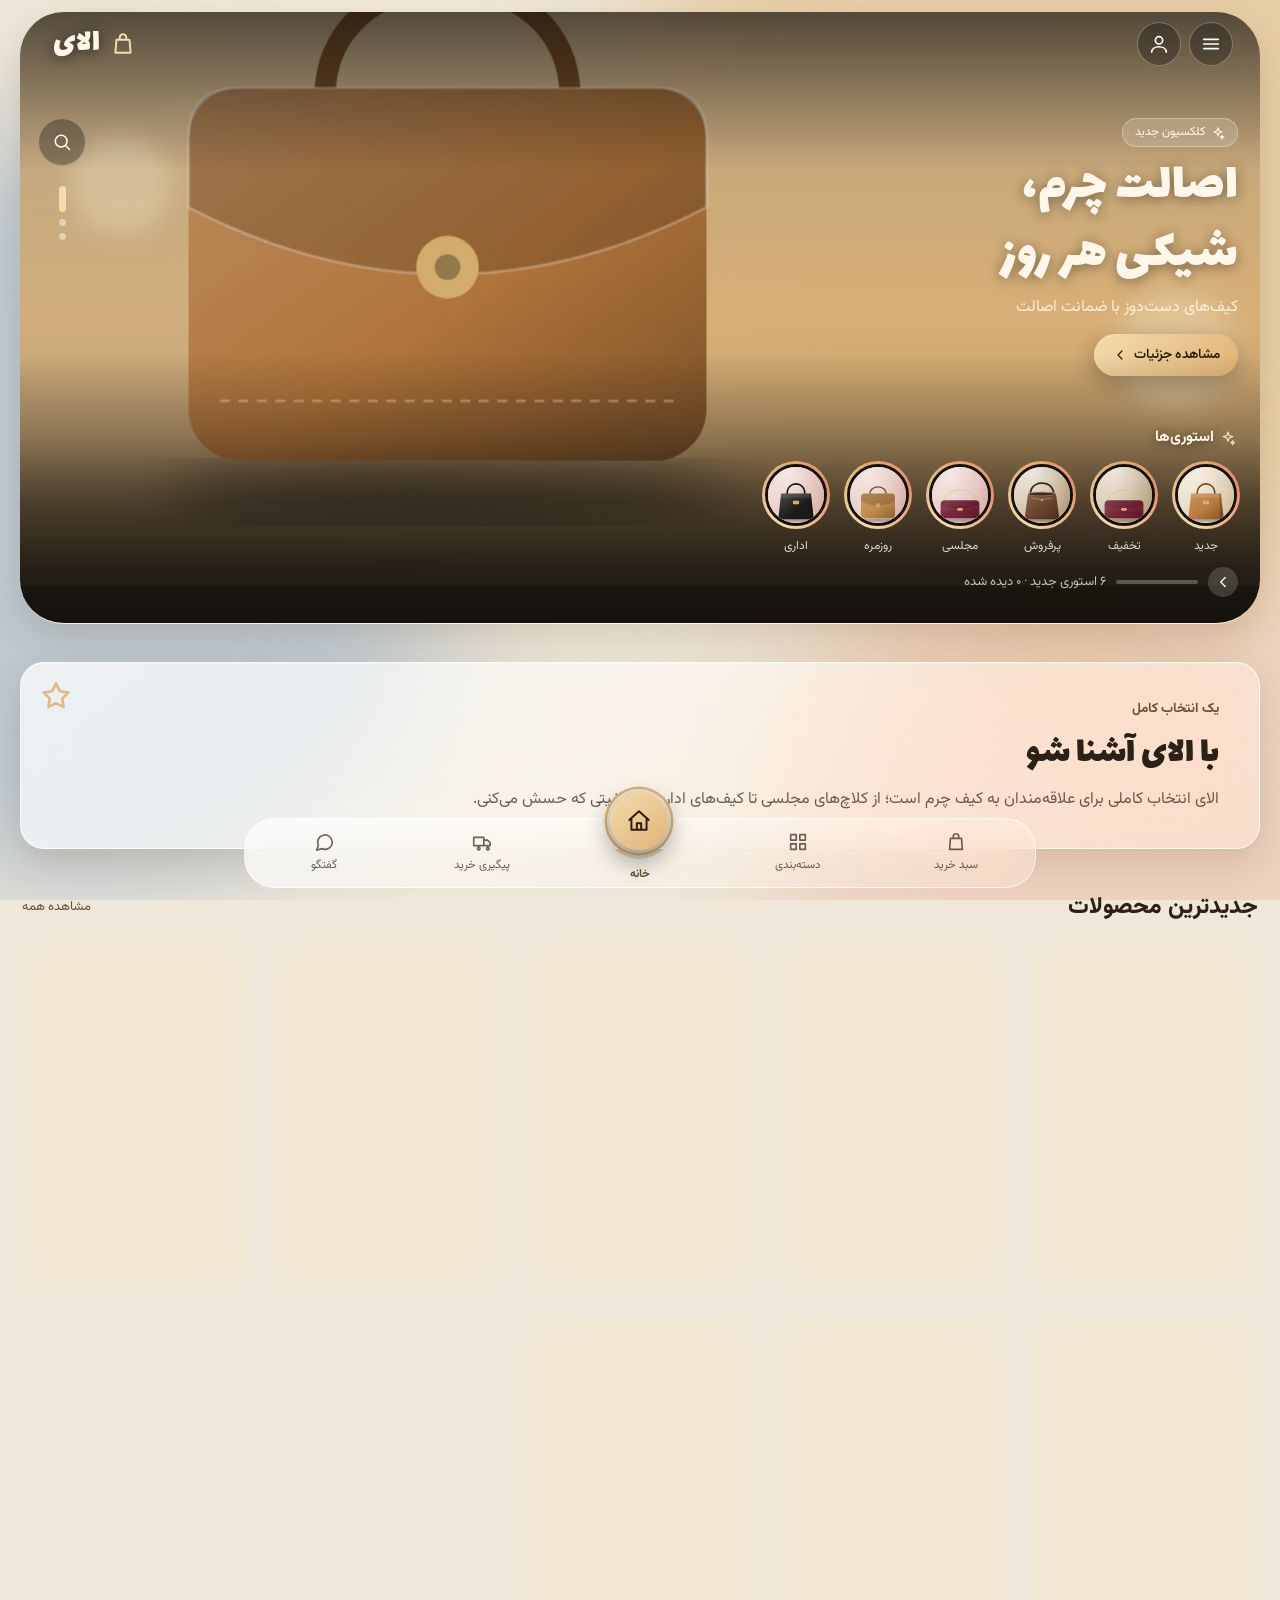
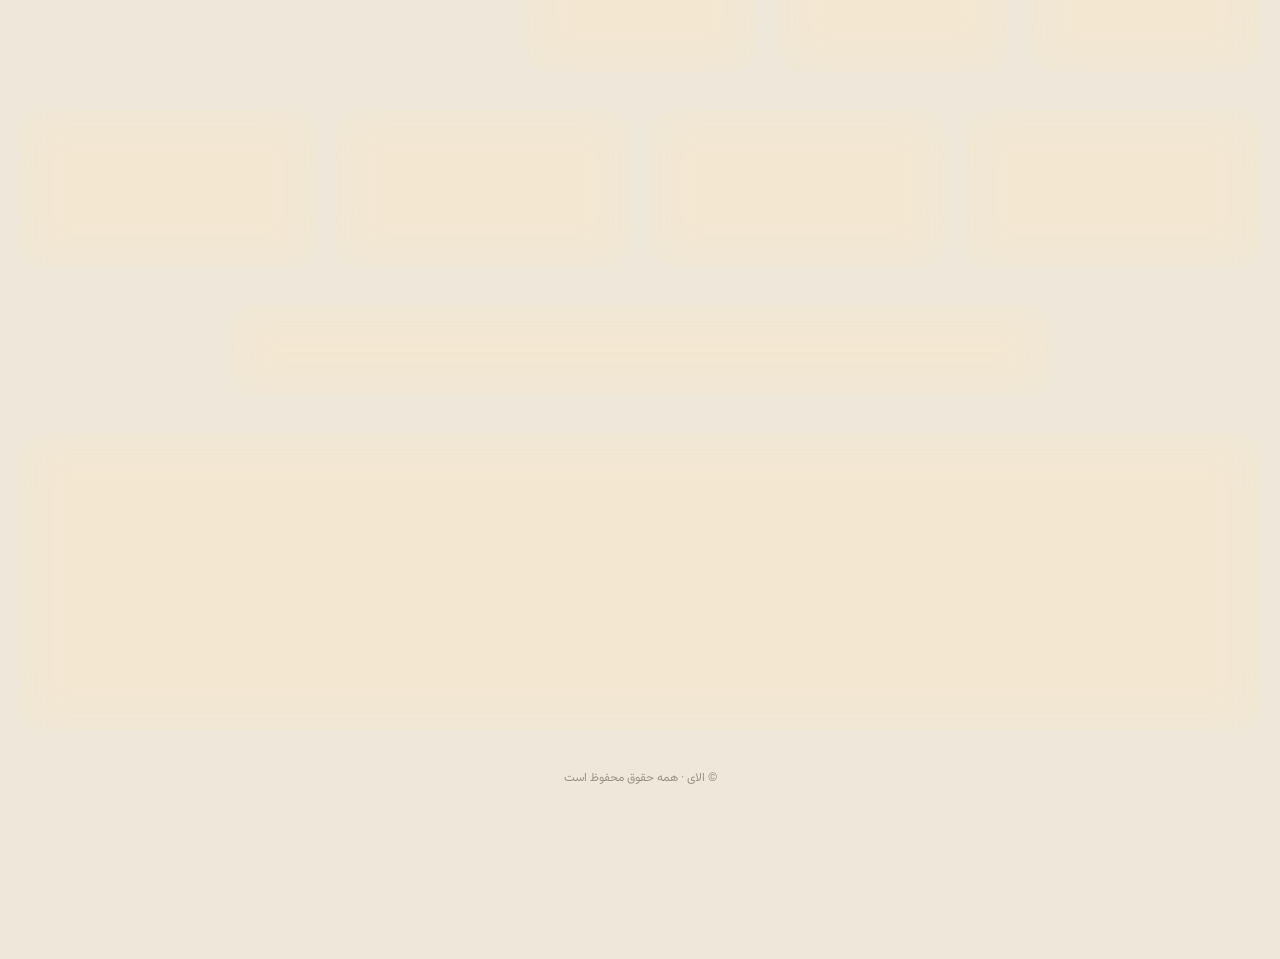
==== commit 55fd9f26: "Add files via upload" ====
--- a/index.html
+++ b/index.html
@@ -366,6 +366,22 @@
 .tc-b p{margin:0;line-height:2;white-space:pre-line;color:var(--fg)}
 .tc-ok{margin:10px 18px 18px;align-self:stretch;justify-content:center}
 .tc-grab{width:44px;height:5px;border-radius:9px;background:rgba(0,0,0,.18);margin:0 auto 12px;flex:none}
+
+/* ===== v3: stars, trust, reviews, logo shine ===== */
+.xst{display:inline-flex;gap:2px;direction:ltr;vertical-align:middle}
+.xst i{display:inline-grid;color:var(--faint)}.xst i.on{color:#e0a53a}.xst i.on svg{fill:currentColor}
+.pc .xrt{font-size:12px;color:var(--muted);margin-top:2px;line-height:1.4}.pc .xrt b{color:#d79a2b}
+.xrl{display:flex;align-items:center;gap:8px;margin:2px 2px 6px;font-size:13px;color:var(--muted);text-decoration:none}
+.xtr{display:grid;grid-template-columns:repeat(2,minmax(0,1fr));gap:8px;margin:14px 2px 6px}
+.xtr .xtr-i{display:flex;align-items:center;gap:8px;padding:9px 10px;border-radius:14px;font-size:12.5px;font-weight:600;background:var(--field);border:1px solid var(--gb)}
+.xtr .xtr-i i{display:grid;color:var(--accent);flex:none}
+.xtr .xenm{grid-column:1/-1;display:flex;justify-content:center;padding:6px}.xtr .xenm img{max-height:78px;width:auto;border-radius:10px}
+.xrv{margin:16px 2px 4px}.xrv-i{padding:12px 14px;border-radius:16px;background:var(--field);border:1px solid var(--gb);margin-top:8px}
+.xrv-h{display:flex;align-items:center;justify-content:space-between;gap:8px}.xrv-i p{margin:6px 0 2px;line-height:1.9;font-size:14px}.xrv-i small{color:var(--faint)}
+.lgw{position:relative;display:inline-flex;line-height:0}
+.lgw::after{content:"";position:absolute;inset:0;pointer-events:none;background:linear-gradient(105deg,transparent 0 40%,rgba(255,236,190,.0) 42%,rgba(255,247,226,.92) 50%,rgba(255,236,190,.0) 58%,transparent 60% 100%);background-size:280% 100%;background-position:100% 0;-webkit-mask:var(--lg) center/100% 100% no-repeat;mask:var(--lg) center/100% 100% no-repeat;animation:lgShine 5.5s ease-in-out 1.2s infinite}
+@keyframes lgShine{0%{background-position:100% 0}30%{background-position:0 0}100%{background-position:0 0}}
+@media (prefers-reduced-motion:reduce){.lgw::after{animation:none;opacity:0}}
 @media (prefers-reduced-motion:reduce){*,*::before,*::after{animation-duration:.01ms!important;transition-duration:.01ms!important}}
 @media (min-width:700px){body{padding-top:0}.app{padding-top:90px}}
 
@@ -793,12 +809,29 @@
 let HAD_CACHE=false;
 function nmFix(o,d){d=d||0;if(d>12||!o||typeof o!=='object')return;for(const k in o){const v=o[k];if(typeof v==='string'){if(v.length<400&&!/^(data|blob|http)/.test(v)&&/کیف[\u200c ]?آرا/.test(v))o[k]=v.replace(/کیف[\u200c ]?آرا/g,'الای')}else if(v&&typeof v==='object')nmFix(v,d+1)}}
 const DEF_FAV=document.getElementById('fav')?document.getElementById('fav').href:'';
-function applyFav(){try{const u=(S&&S.store&&S.store.favicon)||DEF_FAV;['fav','fav2'].forEach(id=>{const e=document.getElementById(id);if(e&&e.getAttribute('href')!==u)e.setAttribute('href',u)})}catch(e){}}
+function applyFav(){try{const u=(S&&S.store&&S.store.favicon)||DEF_FAV;['fav','fav2'].forEach(id=>{const e=document.getElementById(id);if(e&&e.getAttribute('href')!==u)e.setAttribute('href',u)});setupPWA()}catch(e){}}
 const stExpired=s=>(+s.life>0)&&Date.now()>(+s.created||0)+(+s.life)*3600000;
 function purgeSt(st){if(!st||!Array.isArray(st.stories))return false;const n=st.stories.length;st.stories=st.stories.filter(s=>!stExpired(s));return st.stories.length!==n}
 function stLeft(s){if(!(+s.life>0))return'بدون انقضا؛ خودکار حذف نمی‌شود';const ms=(+s.created||0)+(+s.life)*3600000-Date.now();if(ms<=0)return'منقضی شده؛ با انتشار بعدی حذف می‌شود';const m=Math.ceil(ms/60000);if(m<60)return'باقی‌مانده: '+fa(m)+' دقیقه';const h2=Math.floor(m/60);if(h2<48)return'باقی‌مانده: '+fa(h2)+' ساعت';return'باقی‌مانده: '+fa(Math.floor(h2/24))+' روز'}
+const WEBP=(()=>{try{return document.createElement('canvas').toDataURL('image/webp').indexOf('data:image/webp')===0}catch(e){return false}})();
+const revs=p=>Array.isArray(p.reviews)?p.reviews.filter(r=>r&&+r.stars>0):[];
+const revAvg=p=>{const r=revs(p);return r.length?r.reduce((a,x)=>a+(+x.stars||0),0)/r.length:0};
+const fa1=v=>fa(v.toFixed(1)).replace('.','٫');
+const starsEl=(v,sz=14)=>h('span',{class:'xst','aria-label':fa1(v)+' از ۵'},[1,2,3,4,5].map(n=>h('i',{class:n<=Math.round(v)?'on':'',html:ic('star',sz)})));
+const trustRow=()=>h('div',{class:'xtr'},[['shield','پرداخت امن'],['truck','ارسال به سراسر کشور'],['check','ضمانت ۷ روز بازگشت'],['star','اصالت کالا']].map(([i,t])=>h('span',{class:'xtr-i'},h('i',{html:ic(i,18)}),t)),S.store.enamadImg?h('a',{class:'xenm',href:S.store.enamadLink||'#',target:'_blank',rel:'noopener'},h('img',{src:S.store.enamadImg,alt:'نماد اعتماد الکترونیکی'})):null);
+const rvSection=p=>{const l=revs(p);return l.length?h('div',{class:'xrv'},h('div',{class:'cl-t'},'نظر مشتریان',h('span',{},fa1(revAvg(p))+' از ۵ · '+fa(l.length)+' نظر')),l.map(r=>h('div',{class:'xrv-i'},h('div',{class:'xrv-h'},h('b',{},r.name||'مشتری'),starsEl(+r.stars,13)),h('p',{},r.text||''),r.date?h('small',{},r.date):null))):null};
+const lgw=()=>{const w=h('span',{class:'lgw'},h('img',{src:S.store.logo,alt:S.store.name}));w.style.setProperty('--lg','url("'+S.store.logo+'")');return w};
+let deferredInstall=null;addEventListener('beforeinstallprompt',e=>{e.preventDefault();deferredInstall=e});
+const isStandalone=()=>{try{return matchMedia('(display-mode: standalone)').matches||navigator.standalone}catch(e){return false}};
+let _pwaIcon='';
+function setupPWA(){try{const src=(S&&S.store&&S.store.favicon)||DEF_FAV;if(!src||src===_pwaIcon)return;_pwaIcon=src;const im=new Image();im.onload=()=>{try{const c=document.createElement('canvas');c.width=c.height=512;const x=c.getContext('2d');x.fillStyle='#14100b';x.fillRect(0,0,512,512);const r=Math.min(380/im.width,380/im.height);x.drawImage(im,(512-im.width*r)/2,(512-im.height*r)/2,im.width*r,im.height*r);const ic512=c.toDataURL('image/png'),base=location.href.split('#')[0].split('?')[0];
+ const man={name:(S.store.name||'الای')+' | فروشگاه کیف',short_name:S.store.name||'الای',lang:'fa',dir:'rtl',start_url:base,scope:base.replace(/[^/]*$/,''),display:'standalone',background_color:'#0e0c0a',theme_color:'#0e0c0a',icons:[{src:ic512,sizes:'512x512',type:'image/png',purpose:'any'},{src:ic512,sizes:'192x192',type:'image/png'}]};
+ const old=document.getElementById('pwa-man');if(old)old.remove();const l=document.createElement('link');l.id='pwa-man';l.rel='manifest';l.href=URL.createObjectURL(new Blob([JSON.stringify(man)],{type:'application/manifest+json'}));document.head.append(l);
+ let a=document.getElementById('pwa-ati');if(!a){a=document.createElement('link');a.id='pwa-ati';a.rel='apple-touch-icon';document.head.append(a)}a.href=ic512;
+ [['apple-mobile-web-app-capable','yes'],['mobile-web-app-capable','yes'],['apple-mobile-web-app-title',S.store.name||'الای']].forEach(([n,v])=>{let m=document.querySelector('meta[name="'+n+'"]');if(!m){m=document.createElement('meta');m.name=n;document.head.append(m)}m.content=v})}catch(e){}};im.src=src}catch(e){}}
+function installApp(){if(deferredInstall){const d=deferredInstall;deferredInstall=null;d.prompt();return}openPage('install',{title:'نصب برنامه الای روی گوشی',text:'اندروید (مرورگر کروم): روی منوی سه‌نقطه بالای مرورگر بزنید، بعد «افزودن به صفحه اصلی» یا «نصب برنامه» را انتخاب کنید.\n\nآیفون (مرورگر سافاری): روی دکمه اشتراک‌گذاری (مربع با فلش رو به بالا) بزنید و «Add to Home Screen» را انتخاب کنید.\n\nبعد از آن، آیکون الای روی صفحه اصلی گوشی شما می‌نشیند و سایت مثل یک برنامه باز می‌شود.',img:''})}
 const DEF_PAGES=()=>[{id:'about',title:'درباره ما',img:'',text:'الای یک فروشگاه تخصصی کیف‌های دست‌دوز و اصیل است. ما با دقت در جزئیات، چرم مرغوب و دوخت ماندگار، کیف‌هایی می‌سازیم و انتخاب می‌کنیم که هم شیک باشند و هم سال‌ها همراه شما بمانند.\n\nهدف ما این است که خرید برای شما ساده، مطمئن و دلپذیر باشد؛ از انتخاب محصول تا رسیدن بسته به دست شما. برای هر سؤالی از طریق بخش «تماس با پشتیبانی» در کنارتان هستیم.'},{id:'rules',title:'قوانین و مقررات',img:'',text:'۱. قیمت‌ها به تومان است و در لحظه ثبت سفارش، ملاک محاسبه قرار می‌گیرد.\n\n۲. سفارش پس از پرداخت و تایید، آماده‌سازی و ارسال می‌شود. زمان تحویل بسته به روش ارسال انتخابی متفاوت است.\n\n۳. در صورت مغایرت کالا با سفارش یا وجود ایراد ساخت، تا ۷ روز پس از تحویل می‌توانید درخواست مرجوعی بدهید. کالا باید استفاده‌نشده و با بسته‌بندی اصلی باشد.\n\n۴. اطلاعات شما (نام، شماره تماس و نشانی) فقط برای ثبت و ارسال سفارش استفاده می‌شود و در اختیار شخص ثالث قرار نمی‌گیرد.\n\n۵. ثبت سفارش به معنی پذیرش این قوانین است. متن این صفحه ممکن است به‌روزرسانی شود.'}];
-function openPage(id){const p=(S.pages||[]).find(x=>x.id===id)||(S.pages||[])[0];if(!p)return;let done=false,y0=0;
+function openPage(id,obj){const p=obj||(S.pages||[]).find(x=>x.id===id)||(S.pages||[])[0];if(!p)return;let done=false,y0=0;
  const body=h('div',{class:'tc-b'},h('p',{},p.text||'')),
   card=h('div',{class:'tc glass',role:'dialog','aria-label':p.title},p.img?h('div',{class:'tc-im'},h('img',{src:p.img,alt:p.title})):null,
    h('div',{class:'tc-h'},h('span',{class:'tc-ic',html:ic(id==='rules'?'shield':'info',18)}),h('b',{},p.title),h('button',{class:'tc-x','aria-label':'بستن',html:ic('close',18),onclick:()=>cl()})),
@@ -851,7 +884,7 @@
 async function copyText(t){try{await navigator.clipboard.writeText(t);toast('کپی شد')}catch(e){const a=h('textarea',{value:t,style:{position:'fixed',opacity:0}});document.body.append(a);a.select();try{document.execCommand('copy');toast('کپی شد')}catch(_){toast('متن را به‌صورت دستی کپی کنید')}a.remove()}}
 function readFile(file,{max=1400,q=.84,keepAlpha=false,video=false}={}){return new Promise((res,rej)=>{
  if(file.type.startsWith('video/')){if(file.size>14e6)return rej(new Error('حجم ویدیو باید کمتر از ۱۴ مگابایت باشد'));const fr=new FileReader();fr.onload=()=>res(fr.result);fr.onerror=rej;return fr.readAsDataURL(file)}
- const fr=new FileReader();fr.onload=()=>{if(file.type==='image/svg+xml')return res(fr.result);const im=new Image();im.onload=()=>{const sc=Math.min(1,max/Math.max(im.width,im.height));const c=document.createElement('canvas');c.width=Math.round(im.width*sc);c.height=Math.round(im.height*sc);c.getContext('2d').drawImage(im,0,0,c.width,c.height);const png=keepAlpha&&/png|webp/.test(file.type);res(c.toDataURL(png?'image/png':'image/jpeg',q))};im.onerror=()=>rej(new Error('تصویر خوانده نشد'));im.src=fr.result};fr.onerror=rej;fr.readAsDataURL(file)})}
+ const fr=new FileReader();fr.onload=()=>{if(file.type==='image/svg+xml')return res(fr.result);const im=new Image();im.onload=()=>{const sc=Math.min(1,max/Math.max(im.width,im.height));const c=document.createElement('canvas');c.width=Math.round(im.width*sc);c.height=Math.round(im.height*sc);c.getContext('2d').drawImage(im,0,0,c.width,c.height);const png=keepAlpha&&/png|webp/.test(file.type);res(c.toDataURL(png?'image/png':(WEBP?'image/webp':'image/jpeg'),q))};im.onerror=()=>rej(new Error('تصویر خوانده نشد'));im.src=fr.result};fr.onerror=rej;fr.readAsDataURL(file)})}
 const money=n=>fa(n)+' '+(S?S.store.currency:'تومان');
 const prod=id=>S.products.find(p=>p.id===id);
 const disc=p=>p.oldPrice>p.price?Math.round((1-p.price/p.oldPrice)*100):0;
@@ -884,7 +917,7 @@
  hd.append(h('div',{class:'hd-in glass'},
   h('div',{class:'hd-grp'},h('button',{class:'ib','aria-label':'منو',onclick:openMenu,html:ic('menu')}),
    h('button',{class:'ib','aria-label':u?'حساب کاربری':'ورود یا ثبت‌نام',onclick:openAuth,html:u?(u.avatar?`<img class="hd-av" src="${u.avatar}" alt="">`:`<b style="color:var(--accent2)">${uInit(u)}</b>`):ic('user')})),
-  h('a',{class:'logo',href:'#',onclick:e=>{e.preventDefault();go('home')}},S.store.logo?h('img',{src:S.store.logo,alt:S.store.name}):[I('bag',26),S.store.name])))}
+  h('a',{class:'logo',href:'#',onclick:e=>{e.preventDefault();go('home')}},S.store.logo?lgw():[I('bag',26),S.store.name])))}
 function buildNav(){const nv=$('#nv');nv.innerHTML='';const inn=h('div',{class:'nv-in'}),bar=h('div',{class:'nv-bar glass'});
  S.nav.forEach(n=>bar.append(h('button',{class:'nv-b','data-v':n.view,'aria-label':n.label,onclick:()=>go(n.view)},I(n.icon,22),h('span',{},n.label),n.view==='cart'?h('em',{class:'cnt',hidden:true}):null)));
  inn.append(bar,h('div',{class:'nv-bub'}));nv.append(inn);cartBadge()}
@@ -940,12 +973,12 @@
 function revealInit(){if(!fxOn('reveal')||!('IntersectionObserver'in window))return;const els=document.querySelectorAll('#app section,#app .pc,#app .fc,#app .night,#app .copy');if(!els.length)return;
  const io=new IntersectionObserver(es=>es.forEach(e=>{if(e.isIntersecting){e.target.classList.add('rvd');io.unobserve(e.target)}}),{rootMargin:'0px 0px -6% 0px',threshold:.08});
  els.forEach((e,i)=>{if(e.closest('.hero'))return;e.classList.add('rv');e.style.setProperty('--d',(i%2)*70+'ms');io.observe(e)})}
-function skImg(src,alt){const i=h('img',{src,alt,loading:'lazy'}),ok=()=>i.parentNode&&i.parentNode.classList.remove('sk');i.addEventListener('load',ok);i.addEventListener('error',ok);if(i.complete&&src)setTimeout(ok,0);return i}
+function skImg(src,alt){const i=h('img',{src,alt,loading:'lazy',decoding:'async'}),ok=()=>i.parentNode&&i.parentNode.classList.remove('sk');i.addEventListener('load',ok);i.addEventListener('error',ok);if(i.complete&&src)setTimeout(ok,0);return i}
 function pcard(p){const d=disc(p),so=qtyOf(p)<=0;return h('article',{class:'pc glass'+(so?' so':''),title:p.title,'aria-label':p.title,onclick:()=>openProduct(p.id)},
  h('div',{class:'im'+(fxOn('skeleton')?' sk':'')},skImg(p.images[0]||'',p.title),p.badge?h('div',{class:'bd k-'+(p.badgeKind||'gold')},p.badge):null,d?h('span',{class:'off'},fa(d)+'٪ تخفیف'):null,
   so?h('span',{class:'sold'},'اتمام موجودی'):null,
   h('button',{class:'rb fav'+(V.wish[p.id]?' on':''),'aria-label':'علاقه‌مندی',html:ic('heart',20),onclick:e=>{e.stopPropagation();toggleWish(p.id,e.currentTarget)}})),
- h('div',{class:'in'},cdEl(p,'sm'),h('div',{class:'old'},p.oldPrice>p.price?money(p.oldPrice):''),h('div',{class:'price'},fa(p.price),' ',h('small',{},S.store.currency))))}
+ h('div',{class:'in'},cdEl(p,'sm'),h('div',{class:'old'},p.oldPrice>p.price?money(p.oldPrice):''),h('div',{class:'price'},fa(p.price),' ',h('small',{},S.store.currency)),revs(p).length?h('div',{class:'xrt'},h('b',{},'★ '),fa1(revAvg(p))+' ('+fa(revs(p).length)+')'):null))}
 function pageSize(){return innerWidth>=900?10:8}
 function pgList(n,cur,tot){const a=[];const add=x=>a.push(x);if(tot<=7){for(let i=1;i<=tot;i++)add(i)}else{add(1);let s=Math.max(2,cur-1),e=Math.min(tot-1,cur+1);if(cur<=3){s=2;e=4}if(cur>=tot-2){s=tot-3;e=tot-1}if(s>2)add('…');for(let i=s;i<=e;i++)add(i);if(e<tot-1)add('…');add(tot)}return a}
 function pagedGrid(list,scrollEl){let page=1;const box=h('div',{});
@@ -969,14 +1002,14 @@
  const cname=h('span',{},p.colors[0]?.name||''),cbtn=p.colors.map(c=>h('button',{class:c.id===sel?'on':'','aria-label':c.name,title:c.name,onclick:()=>{sel=c.id;cbtn.forEach((b,j)=>b.classList.toggle('on',p.colors[j].id===sel));cname.textContent=c.name;if(c.img){mainImg.src=c.img;mark(-1)}}},h('i',{style:{background:c.hex}})));
  const qv=h('b',{},fa(1)),d=disc(p);
  const similar=S.products.filter(x=>x.id!==p.id&&x.cat===p.cat).slice(0,6);
- let close;const addNow=()=>addCart(p.id,sel,qty);
+ let close;const addNow=()=>addCart(p.id,sel,qty);const rvBox=rvSection(p);
  const sheet=h('div',{class:'sh',role:'dialog','aria-label':p.title},h('div',{class:'grab'}),h('button',{class:'xb','aria-label':'بستن',html:ic('close',20),onclick:()=>close()}),
   h('div',{class:'pg'},main,h('div',{class:'th'},h('div',{class:'th-in'},thumbs))),
-  h('h2',{class:'pt'},p.title),h('div',{class:'pp'},h('span',{class:'price'},money(p.price)),p.oldPrice>p.price?h('span',{class:'old'},money(p.oldPrice)):null,d?h('span',{class:'disc'},fa(d)+'٪ تخفیف'):null,cdEl(p,'big')),
+  h('h2',{class:'pt'},p.title),revs(p).length?h('a',{class:'xrl',href:'#',onclick:e=>{e.preventDefault();rvBox&&rvBox.scrollIntoView({behavior:'smooth',block:'center'})}},starsEl(revAvg(p)),h('span',{},fa1(revAvg(p))+' ('+fa(revs(p).length)+' نظر)')):null,h('div',{class:'pp'},h('span',{class:'price'},money(p.price)),p.oldPrice>p.price?h('span',{class:'old'},money(p.oldPrice)):null,d?h('span',{class:'disc'},fa(d)+'٪ تخفیف'):null,cdEl(p,'big')),
   p.colors.length?[h('div',{class:'cl-t'},'رنگ‌بندی',cname),h('div',{class:'cl'},cbtn)]:null,
   h('div',{class:'cl-t'},'تعداد',h('span',{},qtyOf(p)>0?`موجود: ${fa(qtyOf(p))} عدد`:'اتمام موجودی')),
   h('div',{class:'qty',style:{marginInline:'2px'}},h('button',{'aria-label':'افزایش',html:ic('plus',16),onclick:()=>{qty=Math.min(qty+1,Math.max(1,qtyOf(p)||99));qv.textContent=fa(qty)}}),qv,h('button',{'aria-label':'کاهش',html:ic('down',16),onclick:()=>{qty=Math.max(1,qty-1);qv.textContent=fa(qty)}})),
-  h('div',{class:'desc'},p.desc),
+  h('div',{class:'desc'},p.desc),trustRow(),rvBox,
   similar.length?[h('div',{class:'cl-t'},'محصولات مشابه'),h('div',{class:'sim'},similar.map(x=>{const c=pcard(x);c.onclick=()=>{close();openProduct(x.id)};return c}))]:null,
   qtyOf(p)<=0?h('div',{class:'actions'},h('button',{class:'pbtn',onclick:()=>notifyMe(p)},I('bell',20),'خبرم کن وقتی موجود شد')):h('div',{class:'actions'},h('button',{class:'pbtn',onclick:()=>{if(addNow()===false)return;fly(mainImg,mainImg.getAttribute('src'));toast('به سبد خرید اضافه شد');close()}},I('bag',20),'افزودن به سبد'),h('button',{class:'pbtn ghost',onclick:()=>{if(addNow()===false)return;close();go('cart')}},'سفارش مستقیم')));
  close=openModal(sheet,'b')}
@@ -1053,7 +1086,7 @@
   h('div',{class:'dr-ban'},h('img',{src:S.menu.banner,alt:''}),h('button',{class:'dr-x','aria-label':'بستن منو',html:ic('chr',20),onclick:()=>close()}),h('div',{class:'t'},h('b',{},S.menu.title),h('span',{},S.menu.sub))),
   h('button',{class:'prof glass',onclick:()=>{close();openAuth()}},avEl(u),h('span',{style:{flex:1}},h('b',{},u?u.name:'ورود / ثبت‌نام'),h('small',{},u?u.phone:'برای پیگیری و ثبت سفارش')),h('span',{class:'ch',html:ic('chl',18)})),
   h('div',{class:'lbl'},'ناوبری'),h('div',{class:'mg glass'},[...S.menu.items,...(S.menu.items.some(m=>m.target==='view:chat')?[]:[{id:'chat',label:'گفتگوی همگانی',icon:'comment',color:'#e0794f',target:'view:chat'}])].map(m=>h('button',{class:'mi',onclick:()=>go2(m.target)},h('span',{class:'mc',style:{background:m.color},html:ic(m.icon,22)}),h('b',{},m.label),h('span',{class:'ch',html:ic('chl',16)})))),
-  h('div',{class:'lbl'},'تنظیمات'),h('div',{class:'mg glass'},h('button',{class:'mi',onclick:toggleMode},h('span',{class:'mc',style:{background:'#4b5563'},html:ic('moon',22)}),h('b',{},'حالت شب'),h('span',{class:'tg'+(isDark()?' on':'')}))),
+  h('div',{class:'lbl'},'تنظیمات'),h('div',{class:'mg glass'},isStandalone()?null:h('button',{class:'mi',onclick:()=>{close();setTimeout(installApp,80)}},h('span',{class:'mc',style:{background:'#2f7d6b'},html:ic('phone',22)}),h('b',{},'نصب برنامه روی گوشی'),h('span',{class:'ch',html:ic('chl',16)})),h('button',{class:'mi',onclick:toggleMode},h('span',{class:'mc',style:{background:'#4b5563'},html:ic('moon',22)}),h('b',{},'حالت شب'),h('span',{class:'tg'+(isDark()?' on':'')}))),
   h('div',{class:'soc',style:{marginTop:'auto'}},S.socials.map(s=>h('a',{href:s.url,target:'_blank',rel:'noopener','aria-label':s.name,html:ic(s.icon,22),style:{width:'46px',height:'46px'}}))),
   h('button',{class:'tb',style:{alignSelf:'center'},onclick:()=>{close();openAdminLogin()}},I('lock',16),'ورود مدیر'));
  close=openModal(dr,'s')}
@@ -1503,7 +1536,7 @@
  return[card('خوش آمدید',h('p',{},'همه بخش‌های سایت از همین‌جا قابل تغییر است. تغییرات بلافاصله ذخیره و روی سایت اعمال می‌شود.'),
   h('div',{class:'stat'},[[S.products.length,'محصول'],[S.stories.length,'استوری'],[S.orders.length,'سفارش'],[S.orders.filter(o=>o.status==='new'||o.status==='paid').length,'سفارش نیازمند بررسی'],[S.users.length,'کاربر ثبت‌نام‌شده'],[money(rev),'فروش تأییدشده']].map(([n,l])=>h('div',{},h('b',{},typeof n==='number'?fa(n):n),h('span',{},l))))),
   card('میانبر',h('div',{class:'mini'},TABS.slice(1).map(([k,l,i])=>h('button',{class:'pre',type:'button',onclick:()=>{ADM.go&&ADM.go(k)}},I(i,22),l))))]},
-general(){const s=S.store;return[card('هویت فروشگاه',g2(fld('نام فروشگاه',tx(s,'name')),fld('شعار',tx(s,'tagline'))),fld('لوگو',imgField(s,'logo',{alpha:true,max:600,clearable:true}),'اگر لوگو نگذارید نام فروشگاه با فونت تزئینی نمایش داده می‌شود. فایل PNG شفاف پیشنهاد می‌شود.'),fld('آیکون سربرگ مرورگر (Favicon)',imgField(s,'favicon',{alpha:true,max:256,clearable:true}),'همان آیکون کوچکی که کنار عنوان تب مرورگر دیده می‌شود. تصویر مربعی (مثلاً ۲۵۶ در ۲۵۶) بگذارید؛ اگر خالی بماند، آیکون پیش‌فرض الای نمایش داده می‌شود.'),range(s,'logoH',32,84,'px','اندازه‌ی لوگو در هدر')),
+general(){const s=S.store;return[card('هویت فروشگاه',g2(fld('نام فروشگاه',tx(s,'name')),fld('شعار',tx(s,'tagline'))),fld('لوگو',imgField(s,'logo',{alpha:true,max:600,clearable:true}),'اگر لوگو نگذارید نام فروشگاه با فونت تزئینی نمایش داده می‌شود. فایل PNG شفاف پیشنهاد می‌شود.'),fld('آیکون سربرگ مرورگر (Favicon)',imgField(s,'favicon',{alpha:true,max:256,clearable:true}),'همان آیکون کوچکی که کنار عنوان تب مرورگر دیده می‌شود. تصویر مربعی (مثلاً ۲۵۶ در ۲۵۶) بگذارید؛ اگر خالی بماند، آیکون پیش‌فرض الای نمایش داده می‌شود.'),fld('نماد اعتماد (اینماد) — آدرس لینک',tx(s,'enamadLink',{ph:'https://trustseal.enamad.ir/...'}),'بعد از گرفتن اینماد، آدرس لینک نماد را اینجا بگذارید.'),fld('تصویر نماد اعتماد',imgField(s,'enamadImg',{max:320,clearable:true,alpha:true}),'تصویر نماد را آپلود کنید؛ در صفحه محصول زیر نشان‌های اعتماد نمایش داده می‌شود.'),range(s,'logoH',32,84,'px','اندازه‌ی لوگو در هدر')),
   card('اطلاعات تماس',g2(fld('تلفن',tx(s,'phone')),fld('آدرس',tx(s,'address')),fld('واحد پول',tx(s,'currency')))),
   card('متن‌های سایت',g2(fld('عنوان بخش محصولات',tx(s,'productsTitle')),fld('متن پایان استوری‌ها',tx(s,'storiesHintDone')),fld('متن پایین صفحه',tx(s,'copy'))))]},
 theme(){const t=S.theme,P=[['طلایی شب (پیش‌فرض)',{accent:'#e0b374',accent2:'#f4dcae',bgDark:'#0e0c0a',bgLight:'#efe7d9'}],['مه آبی',{accent:'#8fb4d6',accent2:'#cfe3f5',bgDark:'#0b1016',bgLight:'#e6edf4'}],['رزگلد',{accent:'#e9a3a0',accent2:'#f8d8d0',bgDark:'#140d0e',bgLight:'#f4e6e3'}],['زمردی',{accent:'#7fd1b0',accent2:'#cdf1e3',bgDark:'#08100d',bgLight:'#e4efe9'}]];
@@ -1535,7 +1568,7 @@
   listEd(S.products,(p,i,draw)=>{const ibox=h('div',{class:'imf'});const dI=()=>{ibox.innerHTML='';p.images.forEach((src,k)=>ibox.append(h('div',{style:{position:'relative'}},h('div',{class:'pv'},h('img',{src,alt:''})),h('div',{class:'row',style:{marginTop:'4px',gap:'4px'}},h('button',{class:'sb','aria-label':'قبلی',html:ic('chr',14),onclick:()=>{if(k){[p.images[k],p.images[k-1]]=[p.images[k-1],p.images[k]];commit();dI()}}}),h('button',{class:'sb dg','aria-label':'حذف',html:ic('trash',14),onclick:()=>{p.images.splice(k,1);commit();dI()}})))));
     const f=h('input',{type:'file',accept:'image/*',multiple:true,'aria-label':'افزودن تصاویر'});f.onchange=async()=>{for(const x of f.files){try{p.images.push(await readFile(x,{max:1400}))}catch(e){toast(e.message)}}f.value='';commit();dI()};ibox.append(h('span',{class:'up btn sec',style:{alignSelf:'center'}},I('plus',18),'افزودن عکس',f))};dI();
    return[g2(fld('نام محصول',tx(p,'title')),fld('دسته‌بندی',pick(p,'cat',S.categories.map(c=>[c.id,c.name]))),fld('قیمت ('+S.store.currency+')',tx(p,'price',{num:true})),fld('قیمت قبل از تخفیف (اختیاری)',tx(p,'oldPrice',{num:true})),fld('برچسب بالای کارت',tx(p,'badge',{ph:'مثلاً پرفروش'})),fld('رنگ برچسب',pick(p,'badgeKind',[['gold','طلایی'],['red','قرمز (تخفیف)'],['green','سبز (جدید)'],['blue','آبی'],['dark','مشکی']])),fld('شمارنده‌ی تخفیف: چند ساعت دیگر؟',cdIn(p),'عدد ساعت را بزنید و خارج شوید؛ ۰ = بدون شمارنده'),fld('موجودی (تعداد)',stockF(p))),
-    fld('توضیحات',tx(p,'desc',{area:true,rows:5})),fld('عکس‌ها (اولین عکس روی کارت دیده می‌شود)',ibox),
+    fld('توضیحات',tx(p,'desc',{area:true,rows:5})),fld('نظرهای مشتریان (نظر و ستاره را خودتان ثبت می‌کنید)',listEd(p.reviews||(p.reviews=[]),r=>[g2(fld('نام',tx(r,'name')),fld('ستاره',pick(r,'stars',[['5','۵ ستاره'],['4','۴ ستاره'],['3','۳ ستاره'],['2','۲ ستاره'],['1','۱ ستاره']]))),fld('متن نظر',tx(r,'text',{area:true,rows:3})),fld('تاریخ (اختیاری)',tx(r,'date',{ph:'مثلاً ۱۴۰۵/۰۸/۱۰'}))],()=>({id:uid(),name:'',stars:'5',text:'',date:''}),{title:r=>(r.name||'نظر جدید')+' · '+fa(+r.stars||0)+' ستاره',addLabel:'افزودن نظر'})),fld('عکس‌ها (اولین عکس روی کارت دیده می‌شود)',ibox),
     h('div',{},h('b',{},'رنگ‌بندی'),h('div',{style:{marginTop:'8px'}},listEd(p.colors,c=>[g2(fld('نام رنگ',tx(c,'name')),fld('رنگ',colorF(c,'hex'))),fld('عکس این رنگ (اختیاری)',imgField(c,'img',{max:1200,clearable:true}))],()=>({id:uid(),name:'رنگ جدید',hex:'#888888',img:''}),{title:c=>c.name,addLabel:'افزودن رنگ'})))]},
   ()=>({id:uid(),title:'محصول جدید',desc:'',price:0,oldPrice:0,badge:'',cat:S.categories[0]?.id||'',stock:10,images:[],colors:[]}),{title:p=>p.title,addLabel:'افزودن محصول',thumb:p=>p.images[0]||'',collapse:true})),catCard]},
 nav(){return[card('منوی پایین صفحه',h('p',{},'ترتیب از راست به چپ نمایش داده می‌شود. آیکون تب فعال داخل حباب شناور می‌نشیند و با تغییر تب، حباب به تب بعدی می‌رود.'),
